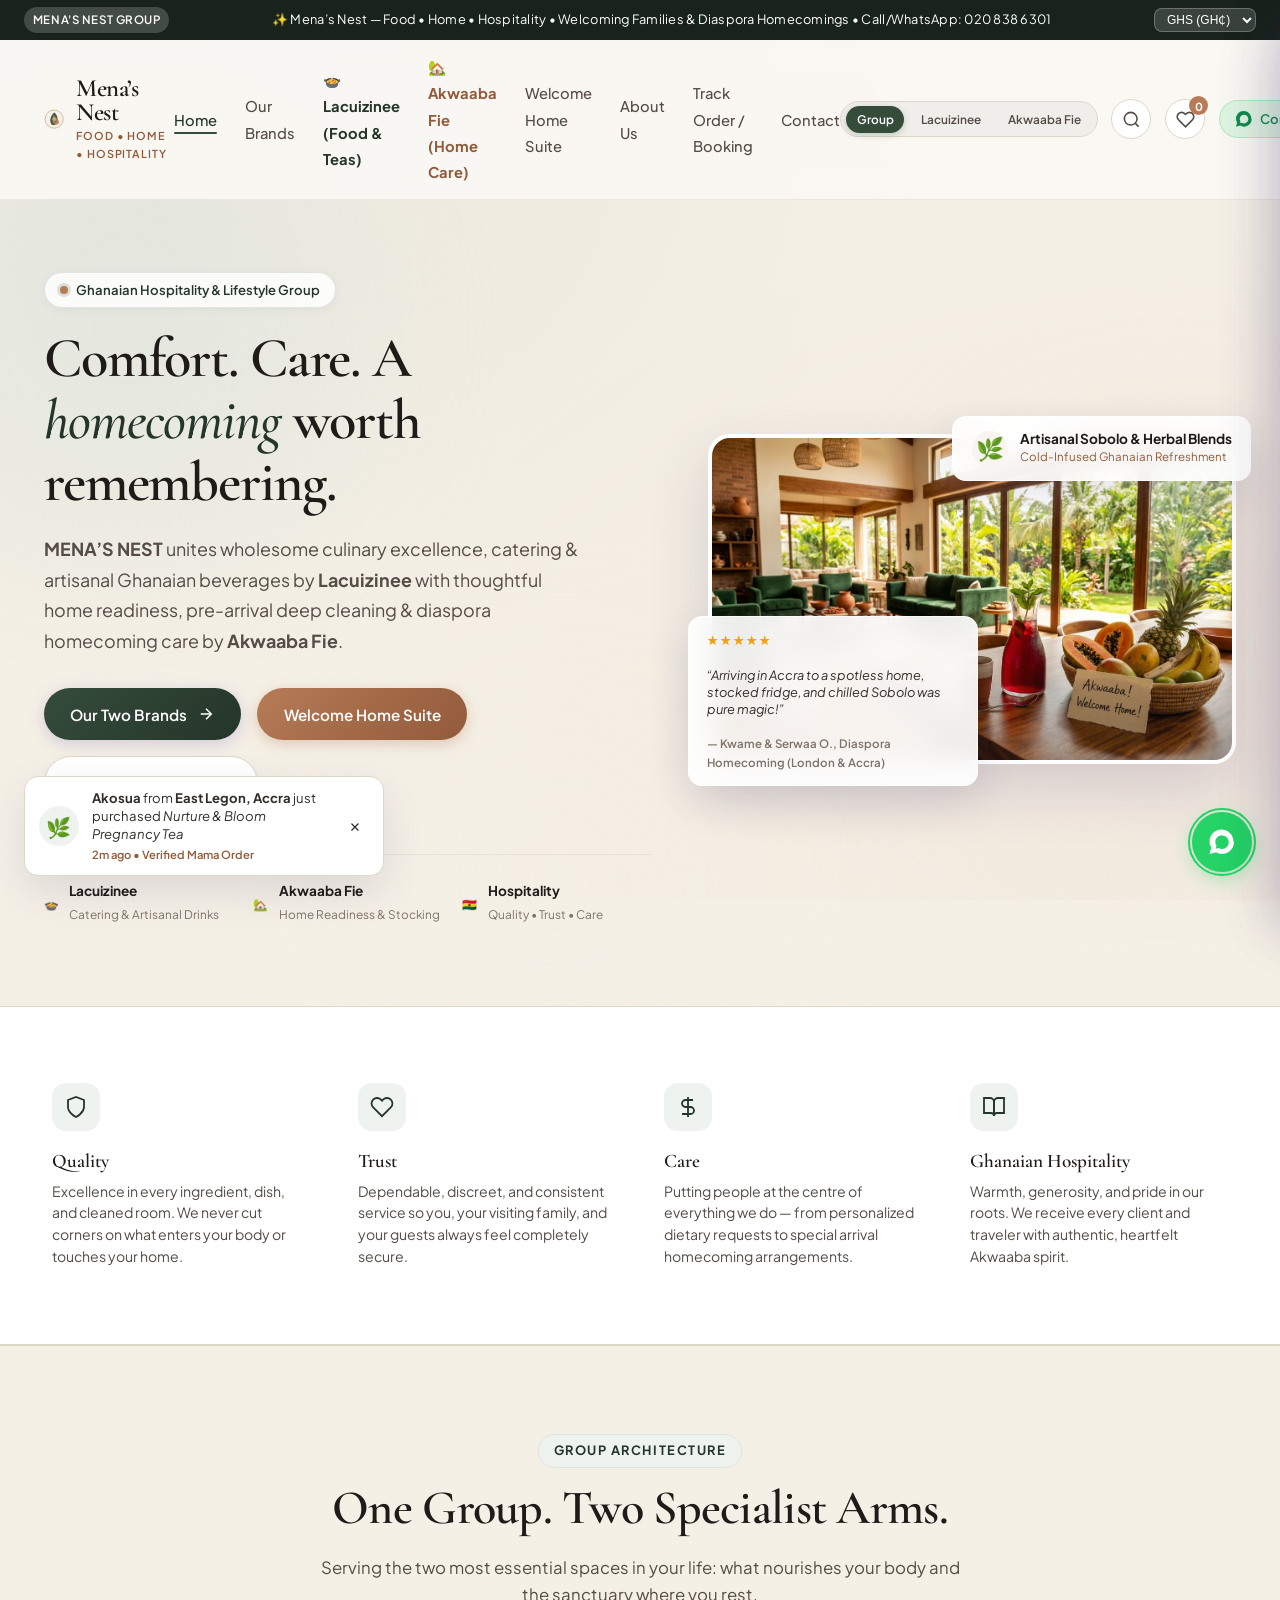
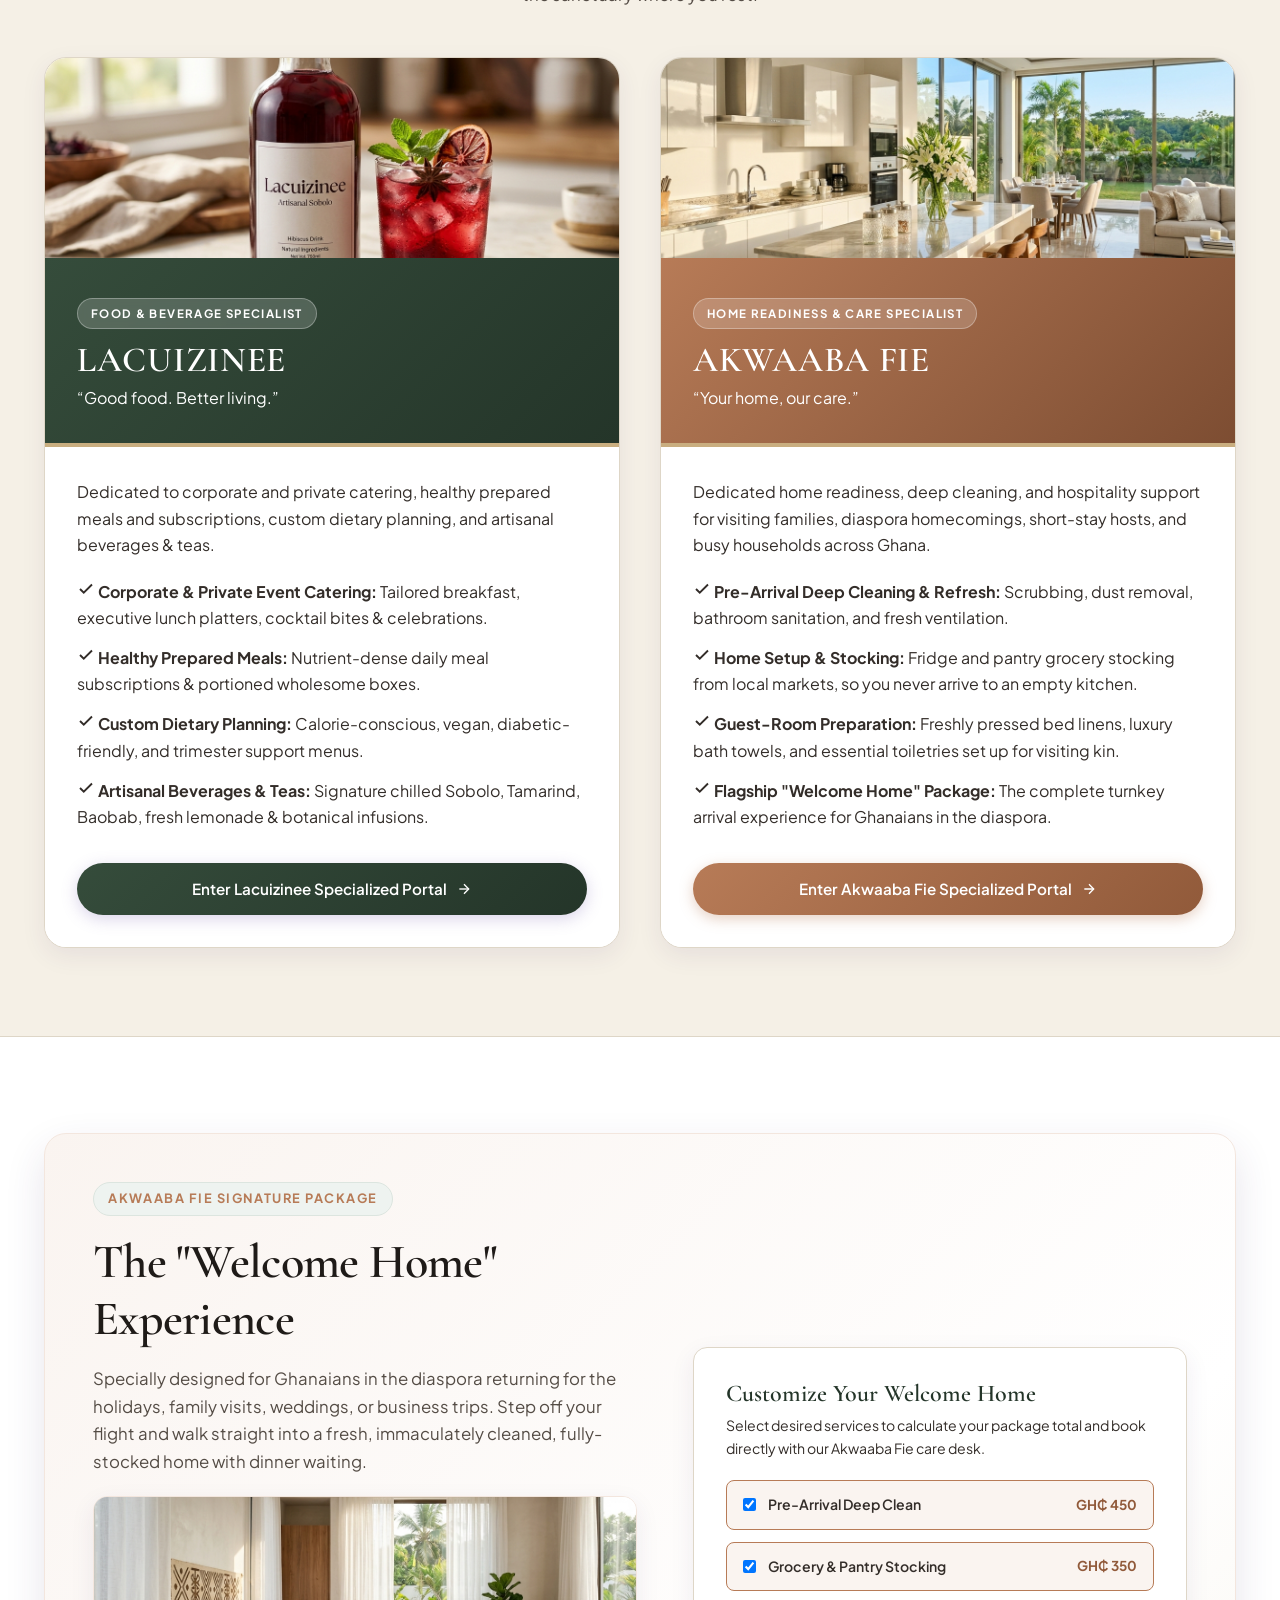
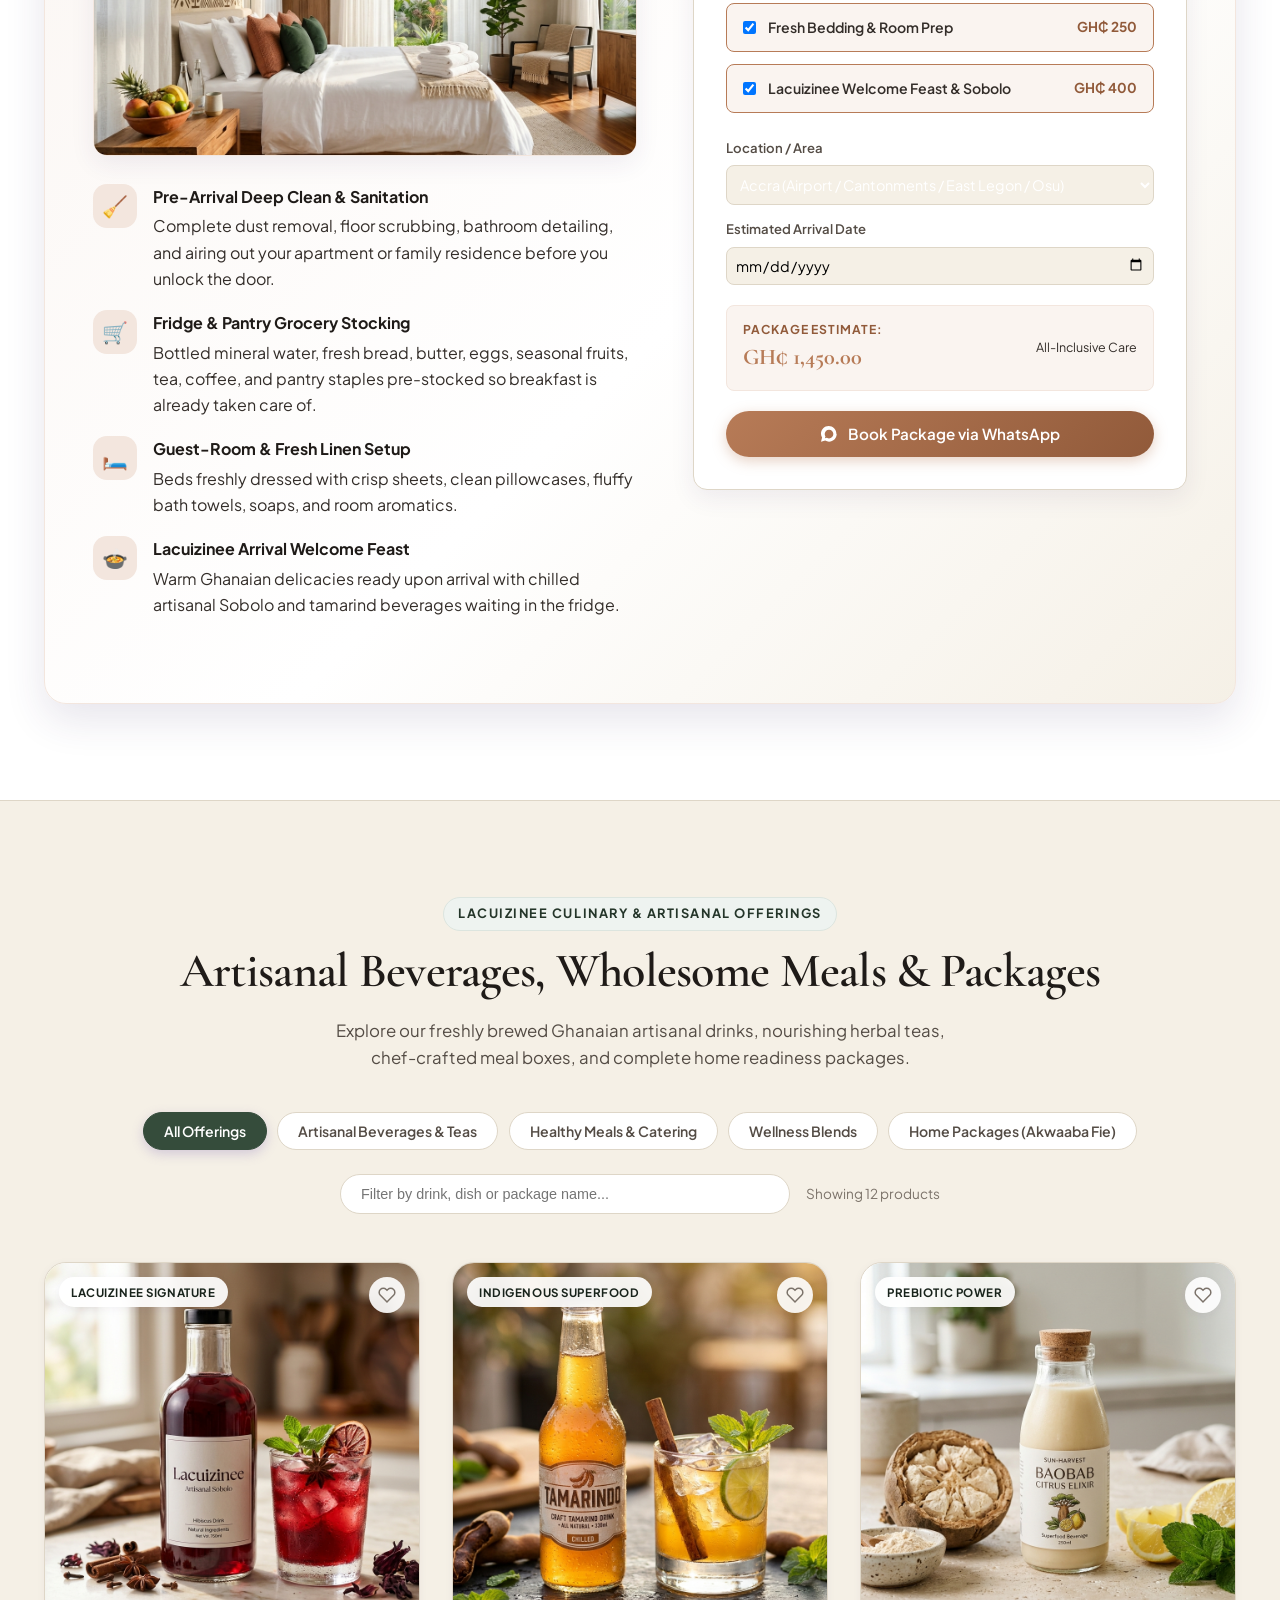
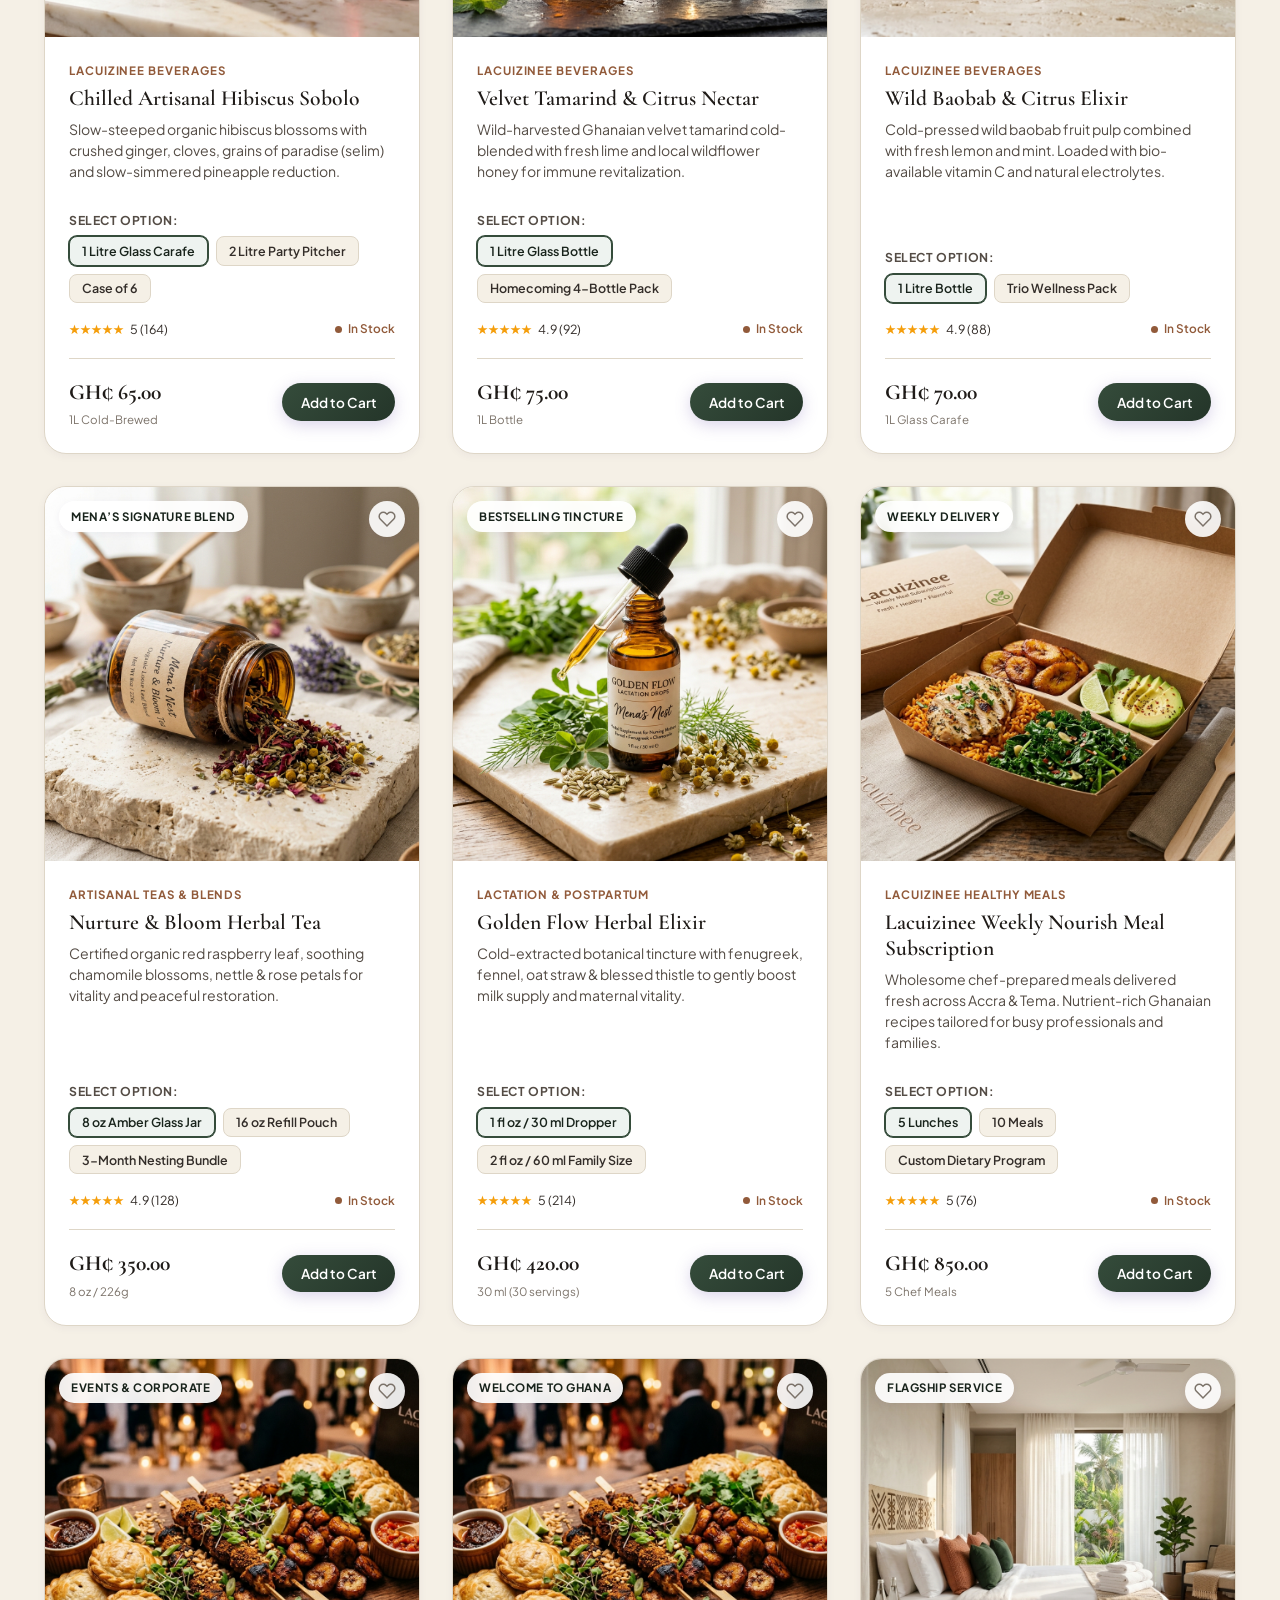
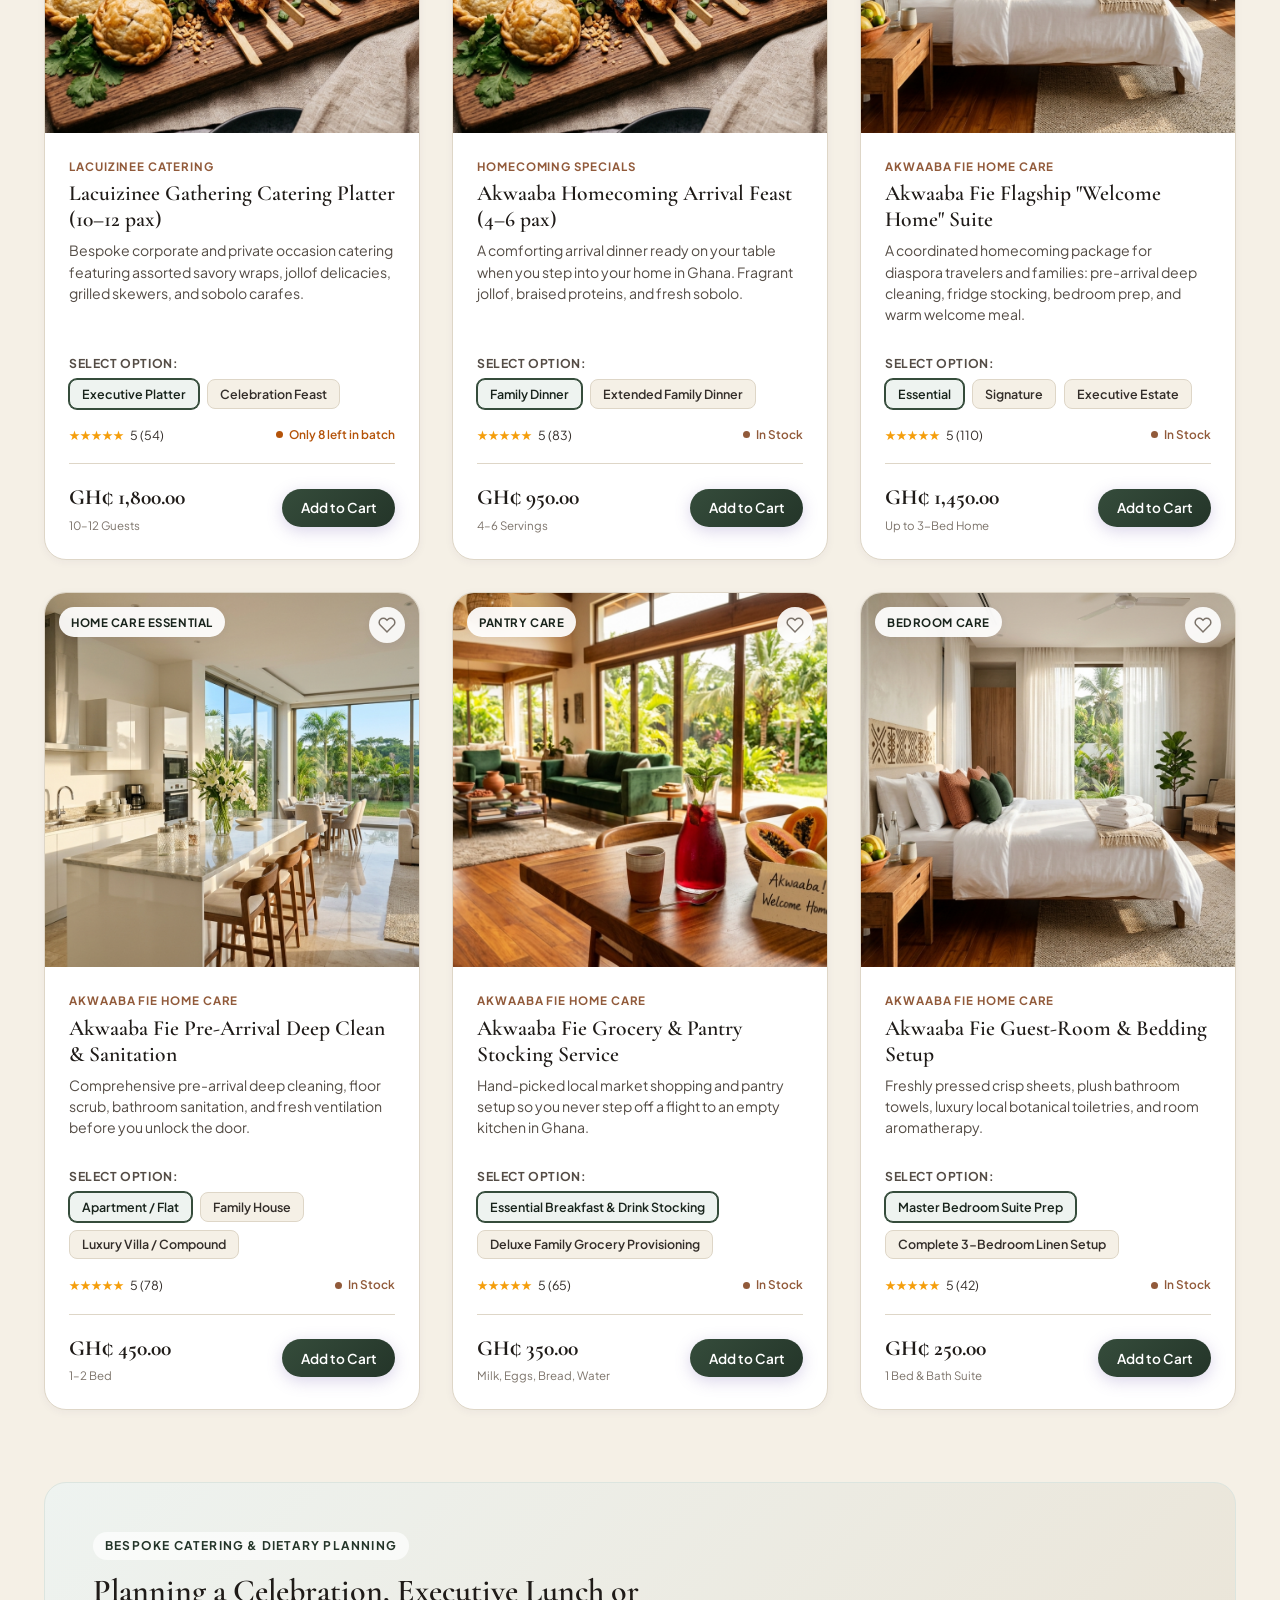
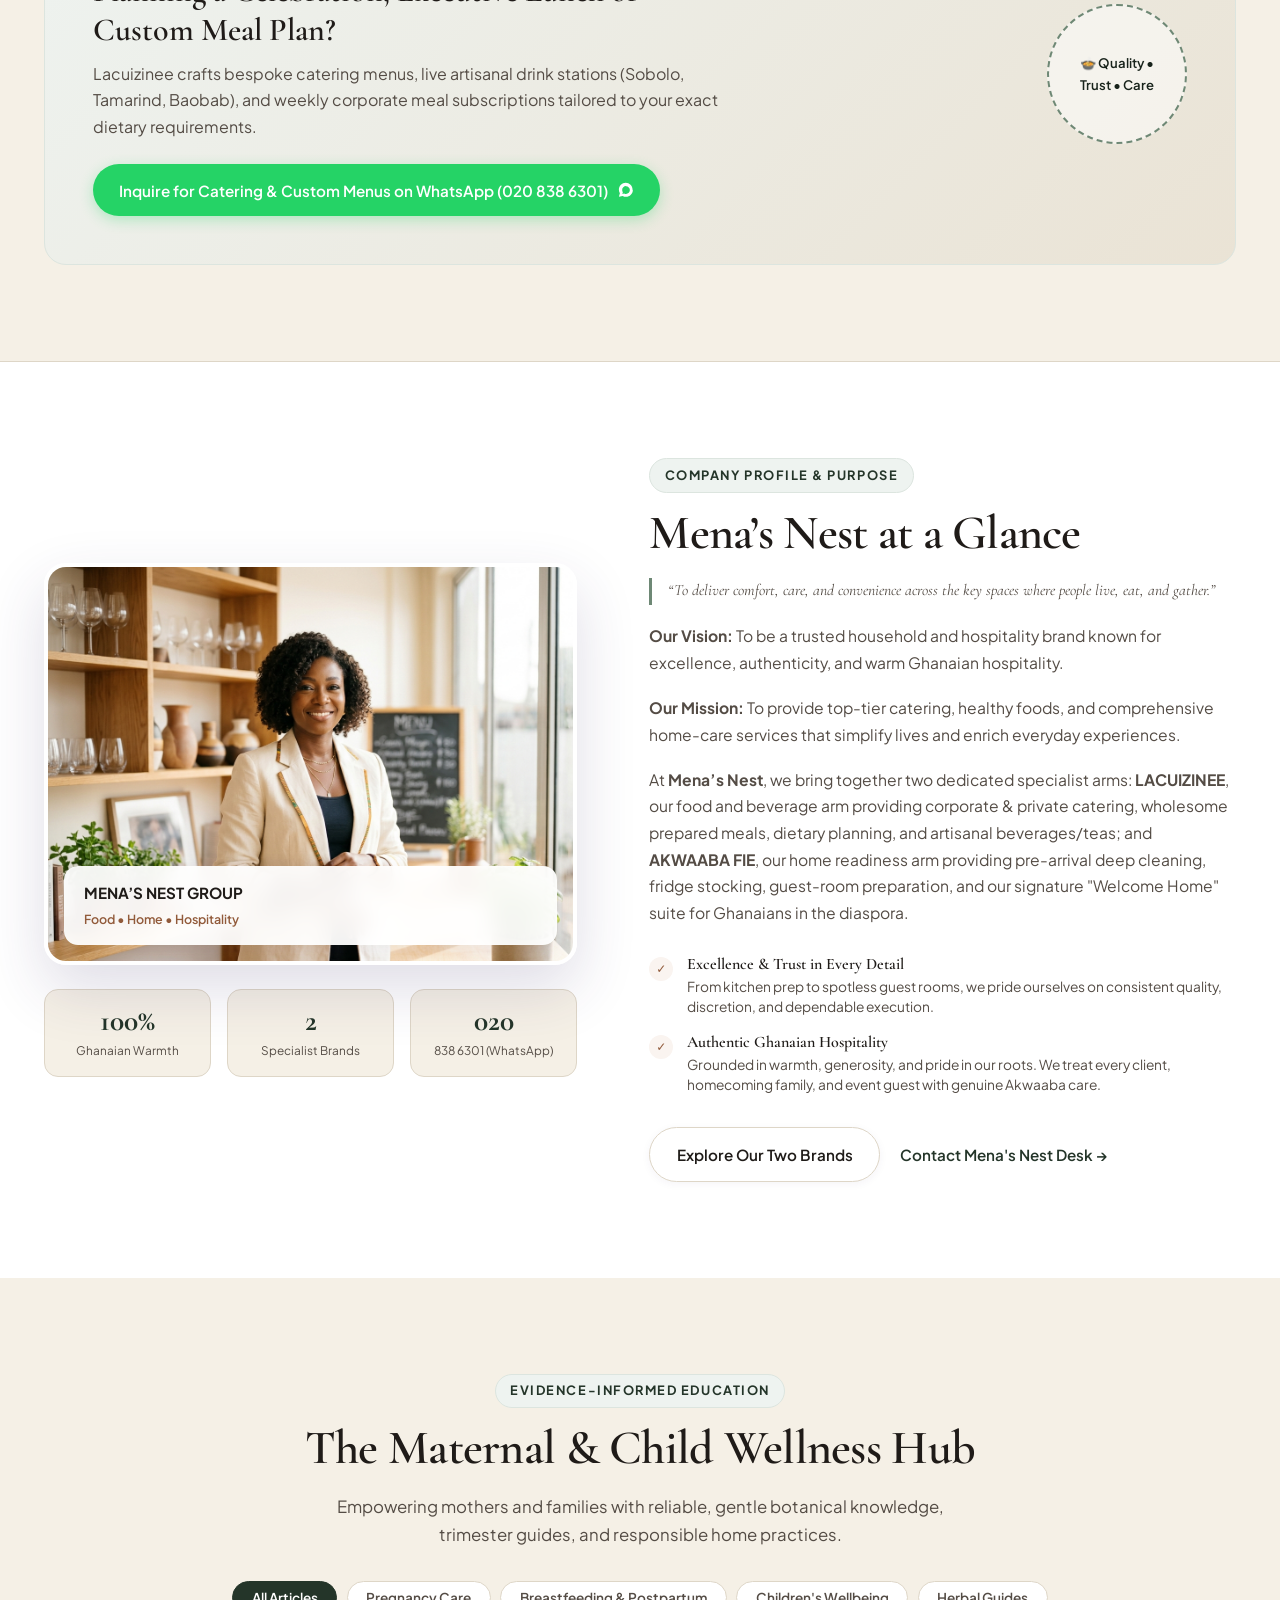
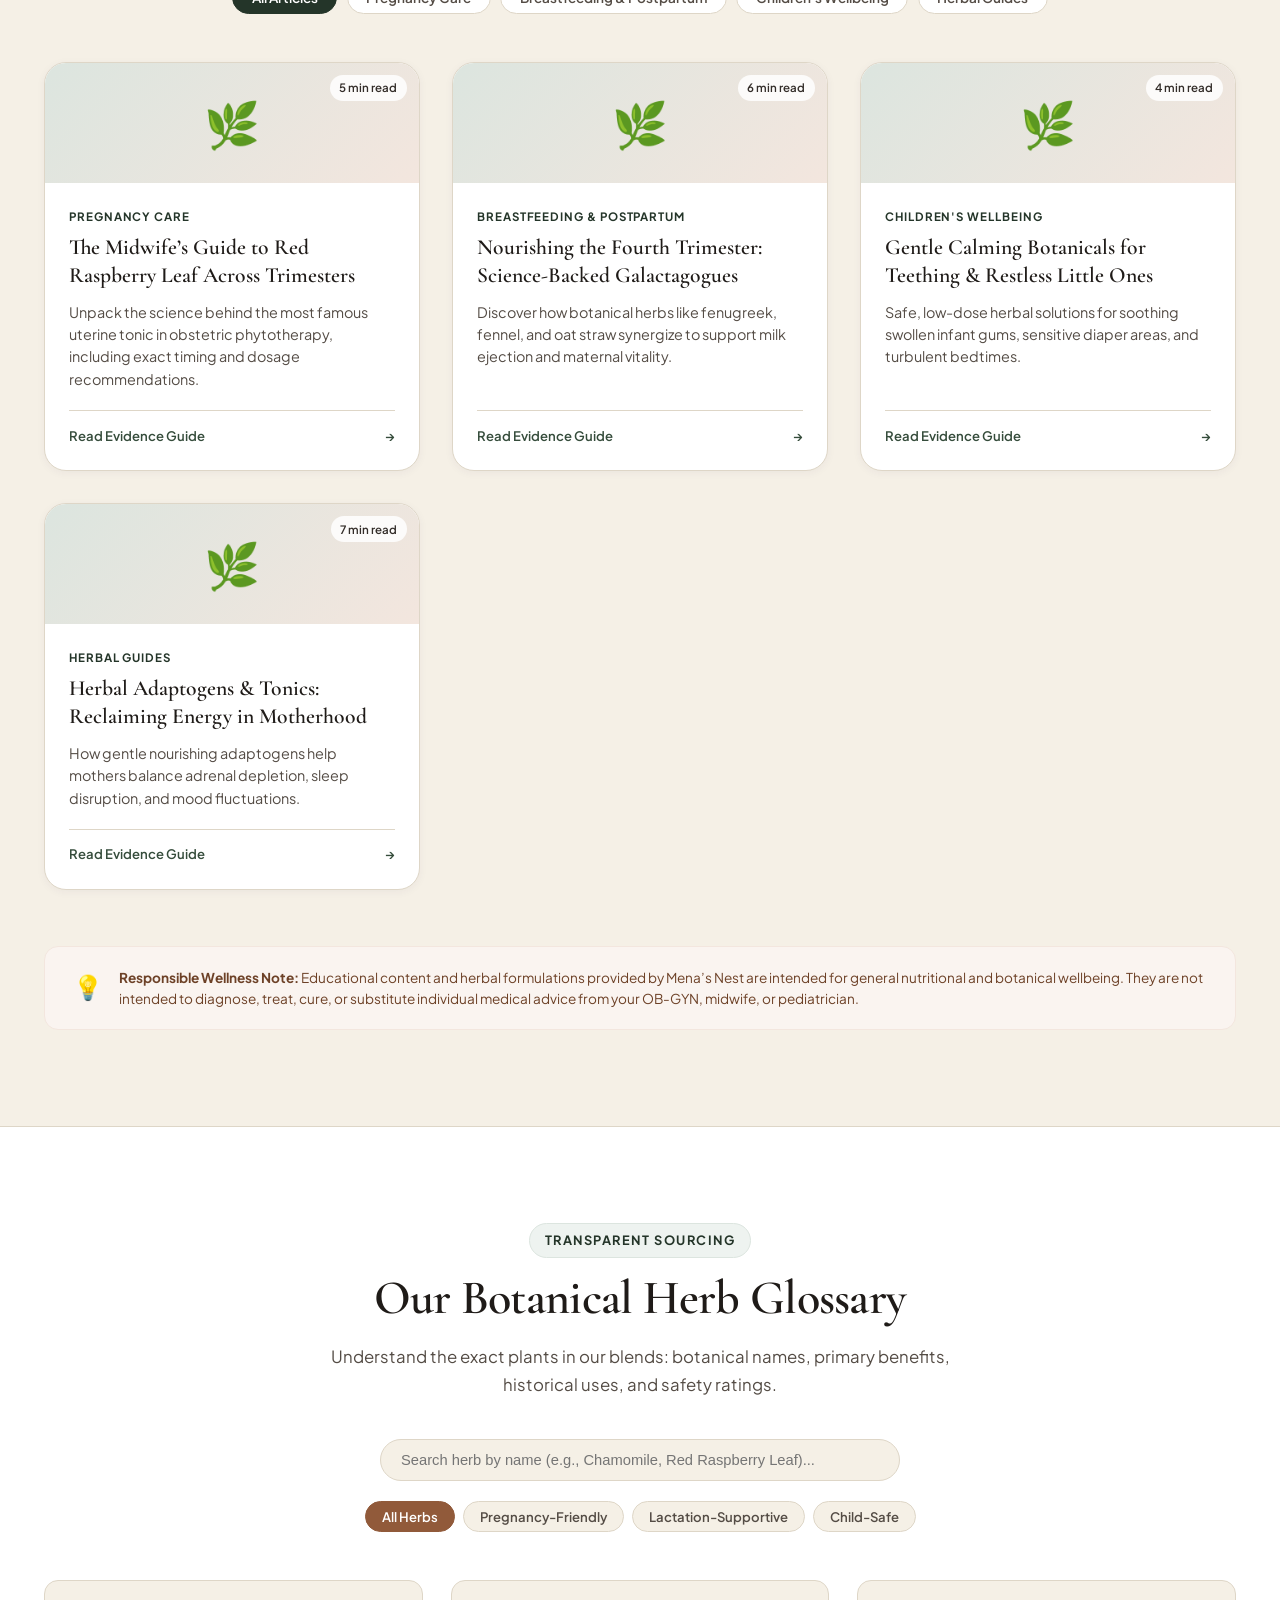
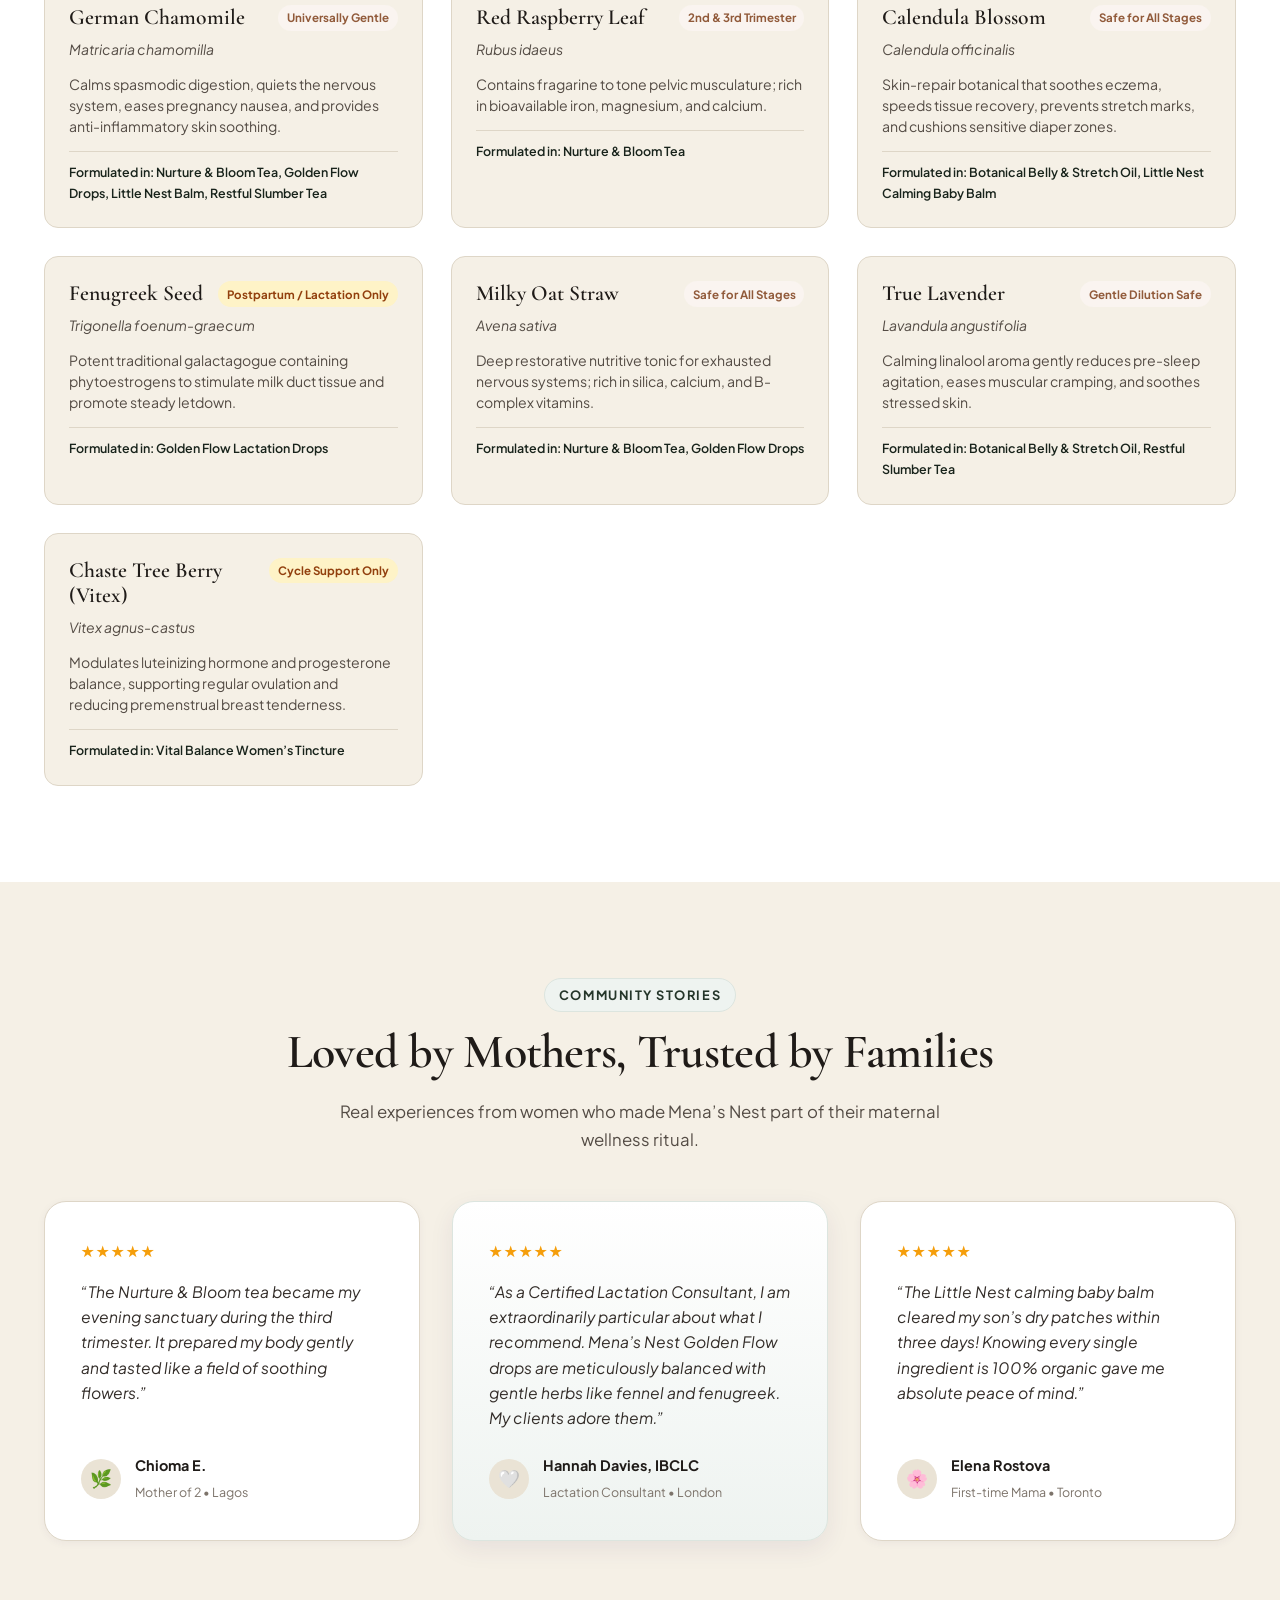
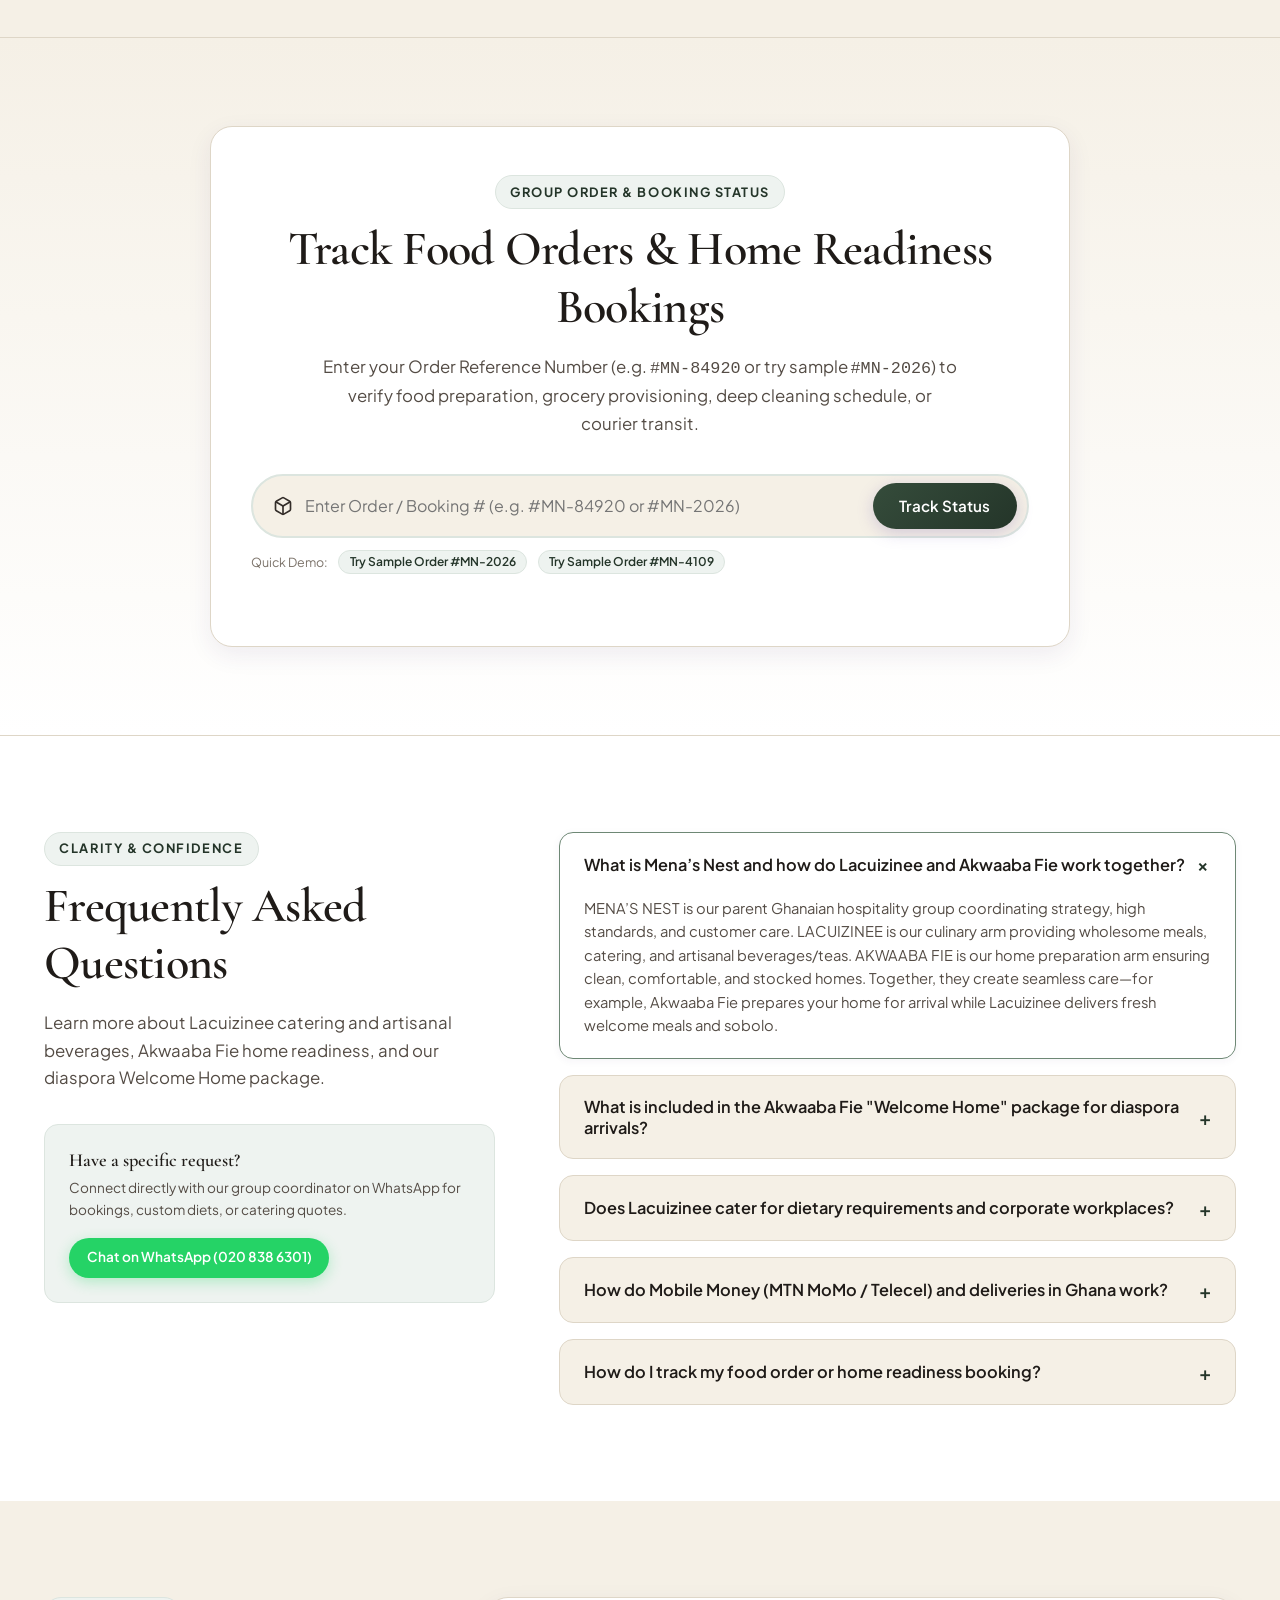
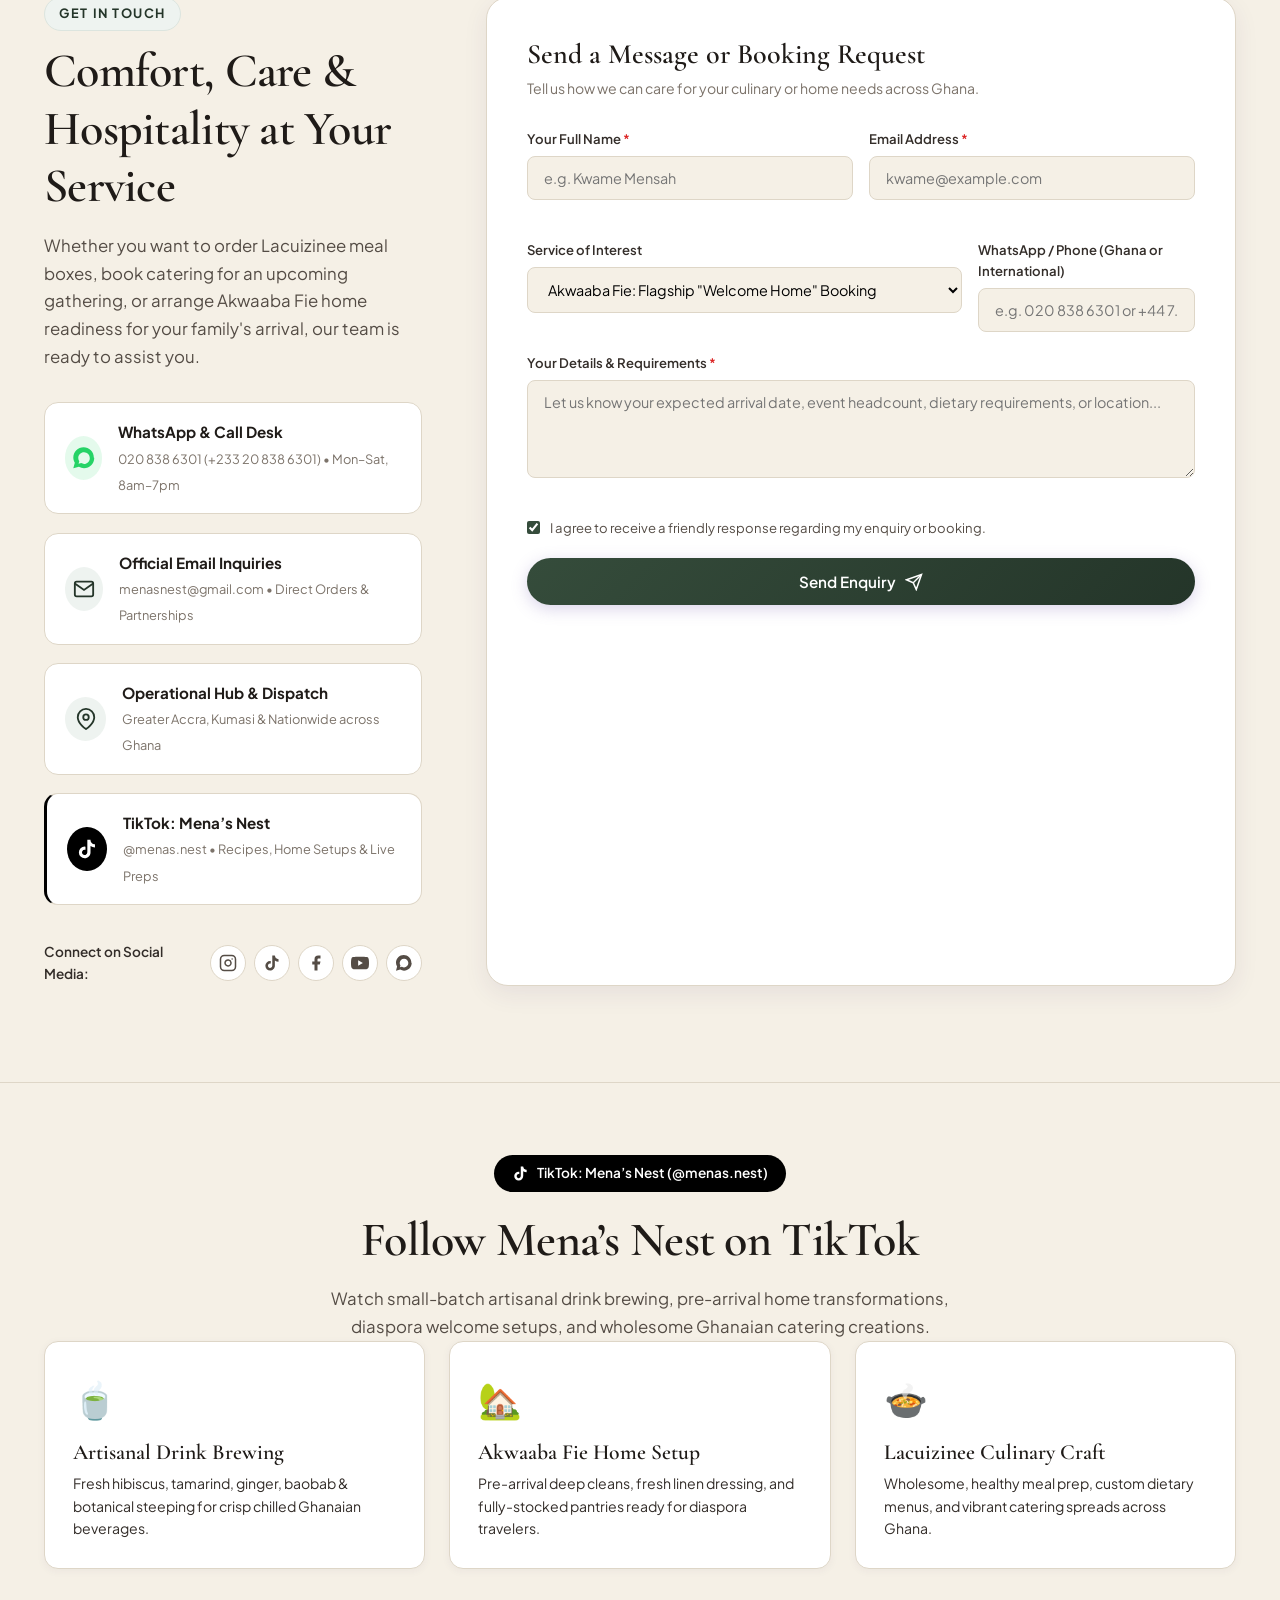
==== index.html @ bf2d5b37 "feat: add specialized brand pages for Lacuizinee and Akwaaba Fie with multi-brand navigation" ====
<!DOCTYPE html>
<html lang="en">
<head>
  <meta charset="UTF-8">
  <meta name="viewport" content="width=device-width, initial-scale=1.0, viewport-fit=cover">
  <meta name="theme-color" content="#354C3B">
  <meta name="apple-mobile-web-app-capable" content="yes">
  <meta name="apple-mobile-web-app-status-bar-style" content="default">
  <title>Mena’s Nest | Food • Home • Hospitality — Lacuizinee & Akwaaba Fie</title>
  <meta name="description" content="MENA’S NEST brings together Lacuizinee (corporate & private catering, meal subscriptions, artisanal beverages & teas) and Akwaaba Fie (home readiness, deep cleaning, grocery stocking, and diaspora homecoming packages) in Ghana.">
  <link rel="preconnect" href="https://fonts.googleapis.com">
  <link rel="preconnect" href="https://fonts.gstatic.com" crossorigin>
  <link href="https://fonts.googleapis.com/css2?family=Cormorant+Garamond:ital,wght@0,400;0,500;0,600;0,700;1,400&family=Plus+Jakarta+Sans:wght@300;400;500;600;700&display=swap" rel="stylesheet">
  <link rel="stylesheet" href="styles.css">
  <link rel="icon" type="image/svg+xml" href="data:image/svg+xml,<svg xmlns='http://www.w3.org/2000/svg' viewBox='0 0 100 100'><text y='.9em' font-size='90'>🌿</text></svg>">
</head>
<body>

  <!-- Top Announcement Bar -->
  <aside class="announcement-bar" id="announcement-bar">
    <div class="announcement-container">
      <span class="announcement-badge">Mena's Nest Group</span>
      <p class="announcement-text">
        ✨ Mena’s Nest — Food • Home • Hospitality • Welcoming Families & Diaspora Homecomings • Call/WhatsApp: 020 838 6301
      </p>
      <div class="announcement-controls">
        <label for="currency-select" class="sr-only">Currency</label>
        <select id="currency-select" class="currency-select" aria-label="Select Currency">
          <option value="GHS" selected>GHS (GH₵)</option>
          <option value="USD">USD ($)</option>
          <option value="GBP">GBP (£)</option>
          <option value="EUR">EUR (€)</option>
          <option value="NGN">NGN (₦)</option>
          <option value="CAD">CAD ($)</option>
        </select>
      </div>
    </div>
  </aside>

  <!-- Main Navigation -->
  <header class="site-header" id="site-header">
    <div class="nav-container">
      <a href="#home" class="brand-logo" id="brand-logo" aria-label="Mena's Nest Home">
        <div class="brand-icon">
          <svg viewBox="0 0 40 40" fill="none" xmlns="http://www.w3.org/2000/svg">
            <circle cx="20" cy="20" r="18" fill="var(--color-cream-warm)" stroke="var(--color-warm-gold)" stroke-width="1.5"/>
            <!-- Stylized leaf, bowl & hearth motif -->
            <path d="M20 7C14 13 11 20 13 27C14.5 32 19 33 22 31C26 28 28 22 26 15C25 11 22 8 20 7Z" fill="var(--color-forest-green)" opacity="0.9"/>
            <path d="M19 11C21 16 26 18 29 23C31 26 29 30 25 31C21 32 17 28 17 24C17 19 18 14 19 11Z" fill="var(--color-terracotta)" opacity="0.85"/>
            <circle cx="20" cy="20" r="3.5" fill="var(--color-warm-gold)"/>
          </svg>
        </div>
        <div class="brand-text">
          <span class="brand-name">Mena’s Nest</span>
          <span class="brand-tagline">Food • Home • Hospitality</span>
        </div>
      </a>

      <!-- Desktop Navigation Links -->
      <nav class="main-nav" id="main-nav" aria-label="Main Navigation">
        <ul class="nav-links">
          <li><a href="index.html#home" class="nav-link active">Home</a></li>
          <li><a href="#group-brands" class="nav-link">Our Brands</a></li>
          <li><a href="lacuizinee.html" class="nav-link" style="color: var(--color-forest-green-dark); font-weight: 700;">🍲 Lacuizinee (Food & Teas)</a></li>
          <li><a href="akwaaba-fie.html" class="nav-link" style="color: var(--color-terracotta-dark); font-weight: 700;">🏡 Akwaaba Fie (Home Care)</a></li>
          <li><a href="akwaaba-fie.html#welcome-home" class="nav-link">Welcome Home Suite</a></li>
          <li><a href="#about" class="nav-link">About Us</a></li>
          <li><a href="#order-tracker" class="nav-link" id="nav-track-link">Track Order / Booking</a></li>
          <li><a href="#contact" class="nav-link">Contact</a></li>
        </ul>
      </nav>

      <!-- Header Actions -->
      <div class="nav-actions">
        <div class="brand-nav-switcher">
          <a href="index.html" class="brand-switch-pill active">Group</a>
          <a href="lacuizinee.html" class="brand-switch-pill">Lacuizinee</a>
          <a href="akwaaba-fie.html" class="brand-switch-pill">Akwaaba Fie</a>
        </div>
        <button class="icon-btn search-toggle" id="search-toggle-btn" aria-label="Search items" title="Search items">
          <svg width="19" height="19" viewBox="0 0 24 24" fill="none" stroke="currentColor" stroke-width="2"><circle cx="11" cy="11" r="8"></circle><line x1="21" y1="21" x2="16.65" y2="16.65"></line></svg>
        </button>

        <button class="icon-btn wishlist-trigger-btn" id="wishlist-trigger-btn" aria-label="View Wishlist" title="Your Saved Items">
          <svg width="19" height="19" viewBox="0 0 24 24" fill="none" stroke="currentColor" stroke-width="2"><path d="M20.84 4.61a5.5 5.5 0 0 0-7.78 0L12 5.67l-1.06-1.06a5.5 5.5 0 0 0-7.78 7.78l1.06 1.06L12 21.23l7.78-7.78 1.06-1.06a5.5 5.5 0 0 0 0-7.78z"></path></svg>
          <span class="wishlist-count-badge" id="wishlist-count-badge">0</span>
        </button>

        <a href="https://wa.me/233208386301?text=Hello%20Mena's%20Nest!%20I'd%20love%20to%20learn%20more%20about%20your%20catering%2C%20artisanal%20beverages%2C%20and%20home%20services." target="_blank" rel="noopener noreferrer" class="whatsapp-nav-btn" id="whatsapp-nav-btn" title="Chat with Mena's Nest on WhatsApp (020 838 6301)">
          <svg width="18" height="18" viewBox="0 0 24 24" fill="currentColor"><path d="M12.031 6.172c-3.181 0-5.767 2.586-5.768 5.766-.001 1.298.38 2.27 1.019 3.287l-.711 2.598 2.669-.699c.969.528 1.838.808 2.789.809 3.182 0 5.768-2.587 5.769-5.767.001-3.181-2.585-5.768-5.768-5.794zm10.222 5.769c-.004 5.65-4.596 10.24-10.245 10.24-1.792 0-3.535-.467-5.068-1.353l-5.632 1.475 1.503-5.485c-.974-1.583-1.488-3.411-1.488-5.285.004-5.65 4.596-10.24 10.245-10.24 2.735.001 5.307 1.066 7.24 2.999 1.934 1.934 2.996 4.505 2.997 7.243z"/></svg>
          <span class="whatsapp-btn-text">Consult</span>
        </a>

        <button class="cart-trigger-btn" id="cart-trigger-btn" aria-label="View Shopping Cart">
          <svg width="21" height="21" viewBox="0 0 24 24" fill="none" stroke="currentColor" stroke-width="2">
            <path d="M6 2L3 6v14a2 2 0 0 0 2 2h14a2 2 0 0 0 2-2V6l-3-4z"></path>
            <line x1="3" y1="6" x2="21" y2="6"></line>
            <path d="M16 10a4 4 0 0 1-8 0"></path>
          </svg>
          <span class="cart-count-badge" id="cart-count-badge">0</span>
        </button>

        <button class="mobile-menu-btn" id="mobile-menu-btn" aria-label="Toggle navigation menu" aria-expanded="false">
          <span class="hamburger-line"></span>
          <span class="hamburger-line"></span>
          <span class="hamburger-line"></span>
        </button>
      </div>
    </div>

    <!-- Quick Search Bar (Dropdown) -->
    <div class="search-dropdown-bar hidden" id="search-dropdown-bar">
      <div class="search-input-wrapper">
        <svg width="18" height="18" viewBox="0 0 24 24" fill="none" stroke="currentColor" stroke-width="2"><circle cx="11" cy="11" r="8"></circle><line x1="21" y1="21" x2="16.65" y2="16.65"></line></svg>
        <input type="text" id="global-search-input" placeholder="Search artisanal drinks, teas, meal boxes, home packages..." autocomplete="off">
        <button class="close-search-btn" id="close-search-btn" aria-label="Close search">✕</button>
      </div>
      <div class="search-suggestions" id="search-suggestions"></div>
    </div>
  </header>

  <!-- Mobile Drawer Menu -->
  <div class="mobile-nav-drawer" id="mobile-nav-drawer">
    <div class="mobile-nav-header">
      <span class="brand-name">Mena’s Nest</span>
      <button class="close-mobile-nav" id="close-mobile-nav" aria-label="Close menu">✕</button>
    </div>
    <ul class="mobile-links">
      <li><a href="#home" class="mobile-link">Home</a></li>
      <li><a href="#group-brands" class="mobile-link">Our Brands: Lacuizinee & Akwaaba Fie</a></li>
      <li><a href="#lacuizinee" class="mobile-link">Lacuizinee: Food, Meals & Artisanal Teas</a></li>
      <li><a href="#akwaaba-fie" class="mobile-link">Akwaaba Fie: Home Readiness & Care</a></li>
      <li><a href="#welcome-home" class="mobile-link">Flagship "Welcome Home" Suite</a></li>
      <li><a href="#about" class="mobile-link">About Mena's Nest Group</a></li>
      <li><a href="#order-tracker" class="mobile-link">Track Food Order or Home Booking</a></li>
      <li><a href="#faq" class="mobile-link">Frequently Asked Questions</a></li>
      <li><a href="#contact" class="mobile-link">Contact & Consult Desk</a></li>
    </ul>
    <div class="mobile-nav-footer">
      <a href="https://wa.me/233208386301" target="_blank" class="btn btn-whatsapp w-full">
        <svg width="18" height="18" viewBox="0 0 24 24" fill="currentColor"><path d="M12.031 6.172c-3.181 0-5.767 2.586-5.768 5.766-.001 1.298.38 2.27 1.019 3.287l-.711 2.598 2.669-.699c.969.528 1.838.808 2.789.809 3.182 0 5.768-2.587 5.769-5.767.001-3.181-2.585-5.768-5.768-5.794zm10.222 5.769c-.004 5.65-4.596 10.24-10.245 10.24-1.792 0-3.535-.467-5.068-1.353l-5.632 1.475 1.503-5.485c-.974-1.583-1.488-3.411-1.488-5.285.004-5.65 4.596-10.24 10.245-10.24 2.735.001 5.307 1.066 7.24 2.999 1.934 1.934 2.996 4.505 2.997 7.243z"/></svg>
        <span>WhatsApp Support (020 838 6301)</span>
      </a>
      <p class="mobile-care-note">Care consultations & bookings available Monday – Saturday.</p>
    </div>
  </div>
  <div class="mobile-nav-backdrop" id="mobile-nav-backdrop"></div>

  <main>
    <!-- HERO SECTION -->
    <section class="hero-section" id="home">
      <div class="hero-bg-blobs">
        <div class="blob blob-1"></div>
        <div class="blob blob-2"></div>
        <div class="blob blob-3"></div>
      </div>
      <div class="container hero-grid">
        <div class="hero-content">
          <div class="hero-pill-badge">
            <span class="badge-dot"></span>
            <span>Ghanaian Hospitality & Lifestyle Group</span>
          </div>
          <h1 class="hero-title">
            Comfort. Care. A <em>homecoming</em> worth remembering.
          </h1>
          <p class="hero-lead">
            <strong>MENA’S NEST</strong> unites wholesome culinary excellence, catering & artisanal Ghanaian beverages by <strong>Lacuizinee</strong> with thoughtful home readiness, pre-arrival deep cleaning & diaspora homecoming care by <strong>Akwaaba Fie</strong>.
          </p>

          <div class="hero-cta-group">
            <a href="#group-brands" class="btn btn-primary" id="hero-brands-btn">
              <span>Our Two Brands</span>
              <svg width="18" height="18" viewBox="0 0 24 24" fill="none" stroke="currentColor" stroke-width="2"><path d="M5 12h14"></path><path d="m12 5 7 7-7 7"></path></svg>
            </a>
            <a href="#welcome-home" class="btn btn-terracotta" id="hero-welcome-btn">
              <span>Welcome Home Suite</span>
            </a>
            <a href="#lacuizinee" class="btn btn-secondary" id="hero-lacuizinee-btn">
              <span>Food & Artisanal Teas</span>
            </a>
          </div>

          <!-- Trust Badges Bar -->
          <div class="hero-trust-row">
            <div class="trust-badge-item">
              <span class="trust-icon">🍲</span>
              <div>
                <strong>Lacuizinee</strong>
                <span>Catering & Artisanal Drinks</span>
              </div>
            </div>
            <div class="trust-badge-item">
              <span class="trust-icon">🏡</span>
              <div>
                <strong>Akwaaba Fie</strong>
                <span>Home Readiness & Stocking</span>
              </div>
            </div>
            <div class="trust-badge-item">
              <span class="trust-icon">🇬🇭</span>
              <div>
                <strong>Hospitality</strong>
                <span>Quality • Trust • Care</span>
              </div>
            </div>
          </div>
        </div>

        <div class="hero-visual">
          <div class="hero-image-card">
            <div class="hero-image-frame">
              <img src="assets/images/hero-welcome-home.jpg" alt="Mena's Nest warm Ghanaian hospitality, wholesome meals and serene home" class="hero-main-img" loading="eager">
              <div class="hero-gradient-overlay"></div>
            </div>

            <!-- Floating Micro Cards -->
            <div class="floating-card floating-card-top">
              <div class="floating-avatar">🌿</div>
              <div>
                <p class="floating-title">Artisanal Sobolo & Herbal Blends</p>
                <p class="floating-meta">Cold-Infused Ghanaian Refreshment</p>
              </div>
            </div>

            <div class="floating-card floating-card-bottom">
              <div class="floating-stars">★★★★★</div>
              <p class="floating-quote">“Arriving in Accra to a spotless home, stocked fridge, and chilled Sobolo was pure magic!”</p>
              <p class="floating-author">— Kwame & Serwaa O., Diaspora Homecoming (London & Accra)</p>
            </div>
          </div>
        </div>
      </div>
    </section>

    <!-- BRAND VALUES & PHILOSOPHY STRIP -->
    <section class="values-strip">
      <div class="container">
        <div class="values-grid">
          <div class="value-card">
            <div class="value-icon-box">
              <svg viewBox="0 0 24 24" fill="none" stroke="currentColor" stroke-width="1.8"><path d="M12 22s8-4 8-10V5l-8-3-8 3v7c0 6 8 10 8 10z"/></svg>
            </div>
            <h3>Quality</h3>
            <p>Excellence in every ingredient, dish, and cleaned room. We never cut corners on what enters your body or touches your home.</p>
          </div>

          <div class="value-card">
            <div class="value-icon-box">
              <svg viewBox="0 0 24 24" fill="none" stroke="currentColor" stroke-width="1.8"><path d="M20.84 4.61a5.5 5.5 0 0 0-7.78 0L12 5.67l-1.06-1.06a5.5 5.5 0 0 0-7.78 7.78l1.06 1.06L12 21.23l7.78-7.78 1.06-1.06a5.5 5.5 0 0 0 0-7.78z"/></svg>
            </div>
            <h3>Trust</h3>
            <p>Dependable, discreet, and consistent service so you, your visiting family, and your guests always feel completely secure.</p>
          </div>

          <div class="value-card">
            <div class="value-icon-box">
              <svg viewBox="0 0 24 24" fill="none" stroke="currentColor" stroke-width="1.8"><path d="M12 2v20M17 5H9.5a3.5 3.5 0 0 0 0 7h5a3.5 3.5 0 0 1 0 7H6"/></svg>
            </div>
            <h3>Care</h3>
            <p>Putting people at the centre of everything we do — from personalized dietary requests to special arrival homecoming arrangements.</p>
          </div>

          <div class="value-card">
            <div class="value-icon-box">
              <svg viewBox="0 0 24 24" fill="none" stroke="currentColor" stroke-width="1.8"><path d="M2 3h6a4 4 0 0 1 4 4v14a3 3 0 0 0-3-3H2z"></path><path d="M22 3h-6a4 4 0 0 0-4 4v14a3 3 0 0 1 3-3h7z"></path></svg>
            </div>
            <h3>Ghanaian Hospitality</h3>
            <p>Warmth, generosity, and pride in our roots. We receive every client and traveler with authentic, heartfelt Akwaaba spirit.</p>
          </div>
        </div>
      </div>
    </section>

    <!-- MENA'S NEST GROUP STRUCTURE: TWO SPECIALIST ARMS -->
    <section class="group-structure-section" id="group-brands">
      <div class="container">
        <div class="section-header text-center">
          <span class="section-eyebrow">Group Architecture</span>
          <h2 class="section-title">One Group. Two Specialist Arms.</h2>
          <p class="section-desc">
            Serving the two most essential spaces in your life: what nourishes your body and the sanctuary where you rest.
          </p>
        </div>

        <div class="group-cards-grid">
          <!-- CARD 1: LACUIZINEE -->
          <article class="brand-showcase-card" id="card-lacuizinee">
            <div class="brand-card-media">
              <img src="assets/images/sobolo-artisanal.jpg" alt="Lacuizinee artisanal beverages and catering craft" loading="lazy">
            </div>
            <div class="brand-card-header header-lacuizinee">
              <span class="brand-tag-pill">Food & Beverage Specialist</span>
              <h3 class="brand-card-title">LACUIZINEE</h3>
              <p class="brand-tagline-quote">“Good food. Better living.”</p>
            </div>
            <div class="brand-card-body">
              <p class="brand-card-desc">
                Dedicated to corporate and private catering, healthy prepared meals and subscriptions, custom dietary planning, and artisanal beverages & teas.
              </p>
              <ul class="brand-offerings-list">
                <li>
                  <svg width="18" height="18" viewBox="0 0 24 24" fill="none" stroke="currentColor" stroke-width="2.5"><polyline points="20 6 9 17 4 12"></polyline></svg>
                  <span><strong>Corporate & Private Event Catering:</strong> Tailored breakfast, executive lunch platters, cocktail bites & celebrations.</span>
                </li>
                <li>
                  <svg width="18" height="18" viewBox="0 0 24 24" fill="none" stroke="currentColor" stroke-width="2.5"><polyline points="20 6 9 17 4 12"></polyline></svg>
                  <span><strong>Healthy Prepared Meals:</strong> Nutrient-dense daily meal subscriptions & portioned wholesome boxes.</span>
                </li>
                <li>
                  <svg width="18" height="18" viewBox="0 0 24 24" fill="none" stroke="currentColor" stroke-width="2.5"><polyline points="20 6 9 17 4 12"></polyline></svg>
                  <span><strong>Custom Dietary Planning:</strong> Calorie-conscious, vegan, diabetic-friendly, and trimester support menus.</span>
                </li>
                <li>
                  <svg width="18" height="18" viewBox="0 0 24 24" fill="none" stroke="currentColor" stroke-width="2.5"><polyline points="20 6 9 17 4 12"></polyline></svg>
                  <span><strong>Artisanal Beverages & Teas:</strong> Signature chilled Sobolo, Tamarind, Baobab, fresh lemonade & botanical infusions.</span>
                </li>
              </ul>
              <div class="brand-card-footer">
                <a href="lacuizinee.html" class="btn btn-primary w-full">
                  <span>Enter Lacuizinee Specialized Portal</span>
                  <svg width="16" height="16" viewBox="0 0 24 24" fill="none" stroke="currentColor" stroke-width="2"><path d="M5 12h14"></path><path d="m12 5 7 7-7 7"></path></svg>
                </a>
              </div>
            </div>
          </article>

          <!-- CARD 2: AKWAABA FIE -->
          <article class="brand-showcase-card" id="akwaaba-fie">
            <div class="brand-card-media">
              <img src="assets/images/pre-arrival-cleaning.jpg" alt="Akwaaba Fie home readiness and spotless cleaning" loading="lazy">
            </div>
            <div class="brand-card-header header-akwaaba">
              <span class="brand-tag-pill">Home Readiness & Care Specialist</span>
              <h3 class="brand-card-title">AKWAABA FIE</h3>
              <p class="brand-tagline-quote">“Your home, our care.”</p>
            </div>
            <div class="brand-card-body">
              <p class="brand-card-desc">
                Dedicated home readiness, deep cleaning, and hospitality support for visiting families, diaspora homecomings, short-stay hosts, and busy households across Ghana.
              </p>
              <ul class="brand-offerings-list">
                <li>
                  <svg width="18" height="18" viewBox="0 0 24 24" fill="none" stroke="currentColor" stroke-width="2.5"><polyline points="20 6 9 17 4 12"></polyline></svg>
                  <span><strong>Pre-Arrival Deep Cleaning & Refresh:</strong> Scrubbing, dust removal, bathroom sanitation, and fresh ventilation.</span>
                </li>
                <li>
                  <svg width="18" height="18" viewBox="0 0 24 24" fill="none" stroke="currentColor" stroke-width="2.5"><polyline points="20 6 9 17 4 12"></polyline></svg>
                  <span><strong>Home Setup & Stocking:</strong> Fridge and pantry grocery stocking from local markets, so you never arrive to an empty kitchen.</span>
                </li>
                <li>
                  <svg width="18" height="18" viewBox="0 0 24 24" fill="none" stroke="currentColor" stroke-width="2.5"><polyline points="20 6 9 17 4 12"></polyline></svg>
                  <span><strong>Guest-Room Preparation:</strong> Freshly pressed bed linens, luxury bath towels, and essential toiletries set up for visiting kin.</span>
                </li>
                <li>
                  <svg width="18" height="18" viewBox="0 0 24 24" fill="none" stroke="currentColor" stroke-width="2.5"><polyline points="20 6 9 17 4 12"></polyline></svg>
                  <span><strong>Flagship "Welcome Home" Package:</strong> The complete turnkey arrival experience for Ghanaians in the diaspora.</span>
                </li>
              </ul>
              <div class="brand-card-footer">
                <a href="akwaaba-fie.html" class="btn btn-terracotta w-full">
                  <span>Enter Akwaaba Fie Specialized Portal</span>
                  <svg width="16" height="16" viewBox="0 0 24 24" fill="none" stroke="currentColor" stroke-width="2"><path d="M5 12h14"></path><path d="m12 5 7 7-7 7"></path></svg>
                </a>
              </div>
            </div>
          </article>
        </div>
      </div>
    </section>

    <!-- AKWAABA FIE FLAGSHIP: THE "WELCOME HOME" PACKAGE SUITE -->
    <section class="welcome-home-section" id="welcome-home">
      <div class="container">
        <div class="welcome-home-card">
          <div class="welcome-home-grid">
            <div class="welcome-home-info">
              <span class="section-eyebrow" style="color: var(--color-terracotta);">Akwaaba Fie Signature Package</span>
              <h2 class="section-title" style="margin-top: 0.35rem;">The "Welcome Home" Experience</h2>
              <p class="section-desc" style="margin-bottom: 1.25rem;">
                Specially designed for Ghanaians in the diaspora returning for the holidays, family visits, weddings, or business trips. Step off your flight and walk straight into a fresh, immaculately cleaned, fully-stocked home with dinner waiting.
              </p>

              <div class="welcome-home-banner-img">
                <img src="assets/images/akwaaba-welcome-suite.jpg" alt="Akwaaba Fie luxury diaspora homecoming suite with fresh linens and welcome amenities" loading="lazy">
              </div>

              <div class="welcome-features-list">
                <div class="welcome-feature-box">
                  <div class="welcome-feature-icon">🧹</div>
                  <div>
                    <strong>Pre-Arrival Deep Clean & Sanitation</strong>
                    <span>Complete dust removal, floor scrubbing, bathroom detailing, and airing out your apartment or family residence before you unlock the door.</span>
                  </div>
                </div>

                <div class="welcome-feature-box">
                  <div class="welcome-feature-icon">🛒</div>
                  <div>
                    <strong>Fridge & Pantry Grocery Stocking</strong>
                    <span>Bottled mineral water, fresh bread, butter, eggs, seasonal fruits, tea, coffee, and pantry staples pre-stocked so breakfast is already taken care of.</span>
                  </div>
                </div>

                <div class="welcome-feature-box">
                  <div class="welcome-feature-icon">🛏️</div>
                  <div>
                    <strong>Guest-Room & Fresh Linen Setup</strong>
                    <span>Beds freshly dressed with crisp sheets, clean pillowcases, fluffy bath towels, soaps, and room aromatics.</span>
                  </div>
                </div>

                <div class="welcome-feature-box">
                  <div class="welcome-feature-icon">🍲</div>
                  <div>
                    <strong>Lacuizinee Arrival Welcome Feast</strong>
                    <span>Warm Ghanaian delicacies ready upon arrival with chilled artisanal Sobolo and tamarind beverages waiting in the fridge.</span>
                  </div>
                </div>
              </div>
            </div>

            <!-- Interactive Booking & Estimate Calculator -->
            <div class="welcome-booking-box">
              <h4>Customize Your Welcome Home</h4>
              <p style="font-size: 0.88rem; color: var(--color-neutral-600); margin-bottom: 1rem;">
                Select desired services to calculate your package total and book directly with our Akwaaba Fie care desk.
              </p>

              <div class="booking-service-options">
                <label class="booking-option-label">
                  <div class="booking-option-left">
                    <input type="checkbox" id="wh-opt-clean" value="450" checked onchange="window.updateWelcomeHomeTotal()">
                    <span>Pre-Arrival Deep Clean</span>
                  </div>
                  <span class="booking-option-price">GH₵ 450</span>
                </label>

                <label class="booking-option-label">
                  <div class="booking-option-left">
                    <input type="checkbox" id="wh-opt-stock" value="350" checked onchange="window.updateWelcomeHomeTotal()">
                    <span>Grocery & Pantry Stocking</span>
                  </div>
                  <span class="booking-option-price">GH₵ 350</span>
                </label>

                <label class="booking-option-label">
                  <div class="booking-option-left">
                    <input type="checkbox" id="wh-opt-linen" value="250" checked onchange="window.updateWelcomeHomeTotal()">
                    <span>Fresh Bedding & Room Prep</span>
                  </div>
                  <span class="booking-option-price">GH₵ 250</span>
                </label>

                <label class="booking-option-label">
                  <div class="booking-option-left">
                    <input type="checkbox" id="wh-opt-feast" value="400" checked onchange="window.updateWelcomeHomeTotal()">
                    <span>Lacuizinee Welcome Feast & Sobolo</span>
                  </div>
                  <span class="booking-option-price">GH₵ 400</span>
                </label>
              </div>

              <div class="form-group" style="margin-bottom: 0.85rem;">
                <label for="wh-city" style="font-size: 0.82rem; font-weight: 600; color: var(--color-neutral-700);">Location / Area</label>
                <select id="wh-city" class="currency-select" style="width: 100%; border-radius: var(--radius-sm); padding: 0.55rem; background: var(--color-warm-ivory);">
                  <option value="Accra Central / Airport / Cantonments / East Legon" selected>Accra (Airport / Cantonments / East Legon / Osu)</option>
                  <option value="Greater Accra (Tema / Spintex / Sakumono)">Greater Accra (Tema / Spintex / Sakumono)</option>
                  <option value="Kumasi (Ahodwo / Nhyiaeso / Danyame)">Kumasi (Ahodwo / Nhyiaeso / Danyame)</option>
                  <option value="Takoradi / Cape Coast">Takoradi / Cape Coast</option>
                  <option value="Other Location in Ghana">Other Location in Ghana</option>
                </select>
              </div>

              <div class="form-group" style="margin-bottom: 1.25rem;">
                <label for="wh-date" style="font-size: 0.82rem; font-weight: 600; color: var(--color-neutral-700);">Estimated Arrival Date</label>
                <input type="date" id="wh-date" style="width: 100%; border: 1.5px solid var(--color-cream-border); border-radius: var(--radius-sm); padding: 0.5rem; background: var(--color-warm-ivory); font-family: inherit;">
              </div>

              <div class="booking-total-box" style="display: flex; justify-content: space-between; align-items: center; padding: 0.85rem 1rem; background: #FAF4F0; border-radius: var(--radius-sm); border: 1.5px solid var(--color-terracotta-light); margin-bottom: 1.25rem;">
                <div>
                  <span style="display: block; font-size: 0.76rem; text-transform: uppercase; letter-spacing: 0.08em; color: var(--color-terracotta-dark); font-weight: 700;">Package Estimate:</span>
                  <strong id="welcome-home-total-disp" style="font-size: 1.4rem; color: var(--color-terracotta); font-family: var(--font-serif);">GH₵ 1,450.00</strong>
                </div>
                <span style="font-size: 0.78rem; color: var(--color-neutral-600);">All-Inclusive Care</span>
              </div>

              <button type="button" class="btn btn-terracotta w-full" onclick="window.bookWelcomeHomeViaWhatsApp()" id="btn-book-welcome-home">
                <svg width="18" height="18" viewBox="0 0 24 24" fill="currentColor"><path d="M12.031 6.172c-3.181 0-5.767 2.586-5.768 5.766-.001 1.298.38 2.27 1.019 3.287l-.711 2.598 2.669-.699c.969.528 1.838.808 2.789.809 3.182 0 5.768-2.587 5.769-5.767.001-3.181-2.585-5.768-5.768-5.794zm10.222 5.769c-.004 5.65-4.596 10.24-10.245 10.24-1.792 0-3.535-.467-5.068-1.353l-5.632 1.475 1.503-5.485c-.974-1.583-1.488-3.411-1.488-5.285.004-5.65 4.596-10.24 10.245-10.24 2.735.001 5.307 1.066 7.24 2.999 1.934 1.934 2.996 4.505 2.997 7.243z"/></svg>
                <span>Book Package via WhatsApp</span>
              </button>
            </div>
          </div>
        </div>
      </div>
    </section>

    <!-- LACUIZINEE CULINARY CATALOG & PRODUCT OFFERINGS -->
    <section class="shop-section" id="lacuizinee">
      <span id="shop" style="display: block; position: relative; top: -80px; visibility: hidden;"></span>
      <div class="container">
        <div class="section-header text-center">
          <span class="section-eyebrow">Lacuizinee Culinary & Artisanal Offerings</span>
          <h2 class="section-title">Artisanal Beverages, Wholesome Meals & Packages</h2>
          <p class="section-desc">
            Explore our freshly brewed Ghanaian artisanal drinks, nourishing herbal teas, chef-crafted meal boxes, and complete home readiness packages.
          </p>
        </div>

        <!-- Shop Filters & Category Tabs -->
        <div class="shop-filter-bar">
          <div class="category-tabs" id="category-tabs" role="tablist">
            <button class="category-tab active" data-category="all" role="tab" aria-selected="true">All Offerings</button>
            <button class="category-tab" data-category="beverages-teas" role="tab" aria-selected="false">Artisanal Beverages & Teas</button>
            <button class="category-tab" data-category="meals-catering" role="tab" aria-selected="false">Healthy Meals & Catering</button>
            <button class="category-tab" data-category="wellness-blends" role="tab" aria-selected="false">Wellness Blends</button>
            <button class="category-tab" data-category="home-packages" role="tab" aria-selected="false">Home Packages (Akwaaba Fie)</button>
          </div>

          <div class="shop-search-box">
            <input type="text" id="shop-filter-search" placeholder="Filter by drink, dish or package name..." aria-label="Filter products">
            <span class="filter-count" id="product-count-display">Showing all items</span>
          </div>
        </div>

        <!-- Product Grid -->
        <div class="products-grid" id="products-grid">
          <!-- Dynamically populated via app.js -->
        </div>

        <!-- Custom Blend Banner -->
        <div class="custom-blend-card">
          <div class="custom-blend-content">
            <span class="custom-pill">Bespoke Catering & Dietary Planning</span>
            <h3>Planning a Celebration, Executive Lunch or Custom Meal Plan?</h3>
            <p>Lacuizinee crafts bespoke catering menus, live artisanal drink stations (Sobolo, Tamarind, Baobab), and weekly corporate meal subscriptions tailored to your exact dietary requirements.</p>
            <a href="https://wa.me/233208386301?text=Hi%20Lacuizinee%20%26%20Mena's%20Nest!%20I'd%20like%20to%20inquire%20about%20catering%20or%20a%20custom%20meal%20plan." target="_blank" class="btn btn-whatsapp">
              <span>Inquire for Catering & Custom Menus on WhatsApp (020 838 6301)</span>
              <svg width="16" height="16" viewBox="0 0 24 24" fill="currentColor"><path d="M12.031 6.172c-3.181 0-5.767 2.586-5.768 5.766-.001 1.298.38 2.27 1.019 3.287l-.711 2.598 2.669-.699c.969.528 1.838.808 2.789.809 3.182 0 5.768-2.587 5.769-5.767.001-3.181-2.585-5.768-5.768-5.794zm10.222 5.769c-.004 5.65-4.596 10.24-10.245 10.24-1.792 0-3.535-.467-5.068-1.353l-5.632 1.475 1.503-5.485c-.974-1.583-1.488-3.411-1.488-5.285.004-5.65 4.596-10.24 10.245-10.24 2.735.001 5.307 1.066 7.24 2.999 1.934 1.934 2.996 4.505 2.997 7.243z"/></svg>
            </a>
          </div>
          <div class="custom-blend-decoration">
            <div class="botanical-seal">
              <span>🍲 Quality • Trust • Care</span>
            </div>
          </div>
        </div>
      </div>
    </section>

    <!-- ABOUT MENA'S NEST SECTION -->
    <section class="about-section" id="about">
      <div class="container about-grid">
        <div class="about-visual">
          <div class="about-image-card">
            <img src="assets/images/about-menas-nest.jpg" alt="Mena's Nest hospitality, culinary preparation and home care founder" class="about-founder-img">
            <div class="founder-badge">
              <strong>MENA’S NEST GROUP</strong>
              <span>Food • Home • Hospitality</span>
            </div>
          </div>
          <div class="about-stats-row">
            <div class="stat-box">
              <span class="stat-number">100%</span>
              <span class="stat-label">Ghanaian Warmth</span>
            </div>
            <div class="stat-box">
              <span class="stat-number">2</span>
              <span class="stat-label">Specialist Brands</span>
            </div>
            <div class="stat-box">
              <span class="stat-number">020</span>
              <span class="stat-label">838 6301 (WhatsApp)</span>
            </div>
          </div>
        </div>

        <div class="about-text-content">
          <span class="section-eyebrow">Company Profile & Purpose</span>
          <h2 class="section-title">Mena’s Nest at a Glance</h2>
          
          <div class="about-paragraphs">
            <p class="lead-quote">
              “To deliver comfort, care, and convenience across the key spaces where people live, eat, and gather.”
            </p>
            <p>
              <strong>Our Vision:</strong> To be a trusted household and hospitality brand known for excellence, authenticity, and warm Ghanaian hospitality.
            </p>
            <p>
              <strong>Our Mission:</strong> To provide top-tier catering, healthy foods, and comprehensive home-care services that simplify lives and enrich everyday experiences.
            </p>
            <p>
              At <strong>Mena’s Nest</strong>, we bring together two dedicated specialist arms: <strong>LACUIZINEE</strong>, our food and beverage arm providing corporate & private catering, wholesome prepared meals, dietary planning, and artisanal beverages/teas; and <strong>AKWAABA FIE</strong>, our home readiness arm providing pre-arrival deep cleaning, fridge stocking, guest-room preparation, and our signature "Welcome Home" suite for Ghanaians in the diaspora.
            </p>
          </div>

          <div class="about-pledges">
            <div class="pledge-item">
              <div class="pledge-icon">✓</div>
              <div>
                <h4>Excellence & Trust in Every Detail</h4>
                <p>From kitchen prep to spotless guest rooms, we pride ourselves on consistent quality, discretion, and dependable execution.</p>
              </div>
            </div>
            <div class="pledge-item">
              <div class="pledge-icon">✓</div>
              <div>
                <h4>Authentic Ghanaian Hospitality</h4>
                <p>Grounded in warmth, generosity, and pride in our roots. We treat every client, homecoming family, and event guest with genuine Akwaaba care.</p>
              </div>
            </div>
          </div>

          <div class="about-actions">
            <a href="#group-brands" class="btn btn-secondary">Explore Our Two Brands</a>
            <a href="#contact" class="btn btn-text">Contact Mena's Nest Desk →</a>
          </div>
        </div>
      </div>
    </section>

    <!-- WELLNESS AND LEARNING HUB -->
    <section class="wellness-hub-section" id="wellness-hub">
      <div class="container">
        <div class="section-header text-center">
          <span class="section-eyebrow">Evidence-Informed Education</span>
          <h2 class="section-title">The Maternal & Child Wellness Hub</h2>
          <p class="section-desc">
            Empowering mothers and families with reliable, gentle botanical knowledge, trimester guides, and responsible home practices.
          </p>
        </div>

        <!-- Article Filter Pills -->
        <div class="article-filter-pills" id="article-filter-pills">
          <button class="filter-pill active" data-hub-cat="all">All Articles</button>
          <button class="filter-pill" data-hub-cat="pregnancy">Pregnancy Care</button>
          <button class="filter-pill" data-hub-cat="lactation">Breastfeeding & Postpartum</button>
          <button class="filter-pill" data-hub-cat="children">Children's Wellbeing</button>
          <button class="filter-pill" data-hub-cat="herbs">Herbal Guides</button>
        </div>

        <!-- Articles Grid -->
        <div class="articles-grid" id="articles-grid">
          <!-- Dynamically populated via app.js -->
        </div>

        <div class="wellness-disclaimer-card">
          <div class="disclaimer-icon">💡</div>
          <div class="disclaimer-text">
            <strong>Responsible Wellness Note:</strong> Educational content and herbal formulations provided by Mena’s Nest are intended for general nutritional and botanical wellbeing. They are not intended to diagnose, treat, cure, or substitute individual medical advice from your OB-GYN, midwife, or pediatrician.
          </div>
        </div>
      </div>
    </section>

    <!-- BOTANICAL HERB GLOSSARY SECTION -->
    <section class="glossary-section" id="herb-glossary">
      <div class="container">
        <div class="section-header text-center">
          <span class="section-eyebrow">Transparent Sourcing</span>
          <h2 class="section-title">Our Botanical Herb Glossary</h2>
          <p class="section-desc">
            Understand the exact plants in our blends: botanical names, primary benefits, historical uses, and safety ratings.
          </p>
        </div>

        <!-- Interactive Search & Safety Filters -->
        <div class="glossary-filters">
          <div class="glossary-search-wrapper">
            <input type="text" id="glossary-search" placeholder="Search herb by name (e.g., Chamomile, Red Raspberry Leaf)..." aria-label="Search herbs">
          </div>
          <div class="glossary-stage-pills" id="glossary-stage-pills">
            <button class="stage-pill active" data-stage="all">All Herbs</button>
            <button class="stage-pill" data-stage="pregnancy">Pregnancy-Friendly</button>
            <button class="stage-pill" data-stage="lactation">Lactation-Supportive</button>
            <button class="stage-pill" data-stage="children">Child-Safe</button>
          </div>
        </div>

        <!-- Glossary Cards Grid -->
        <div class="glossary-grid" id="glossary-grid">
          <!-- Dynamically populated via app.js -->
        </div>
      </div>
    </section>

    <!-- TESTIMONIALS / COMMUNITY VOICES -->
    <section class="testimonials-section">
      <div class="container">
        <div class="section-header text-center">
          <span class="section-eyebrow">Community Stories</span>
          <h2 class="section-title">Loved by Mothers, Trusted by Families</h2>
          <p class="section-desc">Real experiences from women who made Mena’s Nest part of their maternal wellness ritual.</p>
        </div>

        <div class="testimonials-carousel" id="testimonials-carousel">
          <div class="testimonial-card">
            <div class="testimonial-stars">★★★★★</div>
            <p class="testimonial-quote">“The Nurture & Bloom tea became my evening sanctuary during the third trimester. It prepared my body gently and tasted like a field of soothing flowers.”</p>
            <div class="testimonial-author">
              <div class="author-avatar">🌿</div>
              <div>
                <strong>Chioma E.</strong>
                <span>Mother of 2 • Lagos</span>
              </div>
            </div>
          </div>

          <div class="testimonial-card featured-testimonial">
            <div class="testimonial-stars">★★★★★</div>
            <p class="testimonial-quote">“As a Certified Lactation Consultant, I am extraordinarily particular about what I recommend. Mena’s Nest Golden Flow drops are meticulously balanced with gentle herbs like fennel and fenugreek. My clients adore them.”</p>
            <div class="testimonial-author">
              <div class="author-avatar">🤍</div>
              <div>
                <strong>Hannah Davies, IBCLC</strong>
                <span>Lactation Consultant • London</span>
              </div>
            </div>
          </div>

          <div class="testimonial-card">
            <div class="testimonial-stars">★★★★★</div>
            <p class="testimonial-quote">“The Little Nest calming baby balm cleared my son’s dry patches within three days! Knowing every single ingredient is 100% organic gave me absolute peace of mind.”</p>
            <div class="testimonial-author">
              <div class="author-avatar">🌸</div>
              <div>
                <strong>Elena Rostova</strong>
                <span>First-time Mama • Toronto</span>
              </div>
            </div>
          </div>
        </div>
      </div>
    </section>

    <!-- ORDER TRACKING & DISPATCH STATUS SECTION -->
    <section class="order-tracker-section" id="order-tracker">
      <div class="container">
        <div class="tracker-card">
          <div class="tracker-header text-center">
            <span class="section-eyebrow">Group Order & Booking Status</span>
            <h2 class="section-title">Track Food Orders & Home Readiness Bookings</h2>
            <p class="section-desc">
              Enter your Order Reference Number (e.g. <code>#MN-84920</code> or try sample <code>#MN-2026</code>) to verify food preparation, grocery provisioning, deep cleaning schedule, or courier transit.
            </p>
          </div>

          <form class="tracker-lookup-form" id="order-tracker-form" onsubmit="event.preventDefault(); window.lookupOrderStatus();">
            <div class="tracker-input-group">
              <svg width="20" height="20" viewBox="0 0 24 24" fill="none" stroke="currentColor" stroke-width="2"><path d="M21 16V8a2 2 0 0 0-1-1.73l-7-4a2 2 0 0 0-2 0l-7 4A2 2 0 0 0 3 8v8a2 2 0 0 0 1 1.73l7 4a2 2 0 0 0 2 0l7-4A2 2 0 0 0 21 16z"></path><polyline points="3.27 6.96 12 12.01 20.73 6.96"></polyline><line x1="12" y1="22.08" x2="12" y2="12"></line></svg>
              <input type="text" id="tracker-order-id-input" placeholder="Enter Order / Booking # (e.g. #MN-84920 or #MN-2026)" required>
              <button type="submit" class="btn btn-primary" id="btn-track-submit">Track Status</button>
            </div>
            <div class="tracker-demo-hints">
              <span>Quick Demo:</span>
              <button type="button" class="hint-pill" onclick="window.fillDemoTracker('#MN-2026')">Try Sample Order #MN-2026</button>
              <button type="button" class="hint-pill" onclick="window.fillDemoTracker('#MN-4109')">Try Sample Order #MN-4109</button>
            </div>
          </form>

          <!-- Dynamic Tracking Status Display -->
          <div class="tracker-result-panel hidden" id="tracker-result-panel">
            <div class="tracker-status-meta">
              <div>
                <span class="tracker-meta-label">Reference ID:</span>
                <strong class="tracker-meta-val" id="track-disp-id">#MN-2026</strong>
              </div>
              <div>
                <span class="tracker-meta-label">Estimated Date:</span>
                <strong class="tracker-meta-val" id="track-disp-eta">Nov 3, 2026</strong>
              </div>
              <div>
                <span class="tracker-meta-label">Care Team / Courier:</span>
                <strong class="tracker-meta-val" id="track-disp-courier">Mena's Nest Logistics #BX-99482</strong>
              </div>
            </div>

            <!-- Visual Progress Stepper -->
            <div class="tracker-stepper" id="tracker-stepper">
              <div class="step-node active" id="step-node-1">
                <div class="step-circle">1</div>
                <div class="step-label">Confirmed & Scheduled</div>
                <div class="step-time">Care Desk</div>
              </div>
              <div class="step-line active"></div>
              <div class="step-node active" id="step-node-2">
                <div class="step-circle">2</div>
                <div class="step-label">In Preparation & Stocking</div>
                <div class="step-time">Kitchen / Home Prep</div>
              </div>
              <div class="step-line active"></div>
              <div class="step-node current" id="step-node-3">
                <div class="step-circle">3</div>
                <div class="step-label">Quality Inspection</div>
                <div class="step-time">Inspection Lead</div>
              </div>
              <div class="step-line"></div>
              <div class="step-node" id="step-node-4">
                <div class="step-circle">4</div>
                <div class="step-label">Ready for Arrival / Delivered</div>
                <div class="step-time">Welcome Home</div>
              </div>
            </div>

            <div class="tracker-items-summary" id="tracker-items-summary">
              <!-- Injected dynamically -->
            </div>
          </div>
        </div>
      </div>
    </section>

    <!-- FREQUENTLY ASKED QUESTIONS SECTION -->
    <section class="faq-section" id="faq">
      <div class="container faq-container">
        <div class="faq-intro">
          <span class="section-eyebrow">Clarity & Confidence</span>
          <h2 class="section-title">Frequently Asked Questions</h2>
          <p class="section-desc">
            Learn more about Lacuizinee catering and artisanal beverages, Akwaaba Fie home readiness, and our diaspora Welcome Home package.
          </p>
          <div class="faq-contact-card">
            <h4>Have a specific request?</h4>
            <p>Connect directly with our group coordinator on WhatsApp for bookings, custom diets, or catering quotes.</p>
            <a href="https://wa.me/233208386301?text=Hello%20Mena's%20Nest!%20I%20have%20a%20question%20about%20your%20services." target="_blank" class="btn btn-whatsapp btn-sm">
              <span>Chat on WhatsApp (020 838 6301)</span>
            </a>
          </div>
        </div>

        <div class="faq-accordion" id="faq-accordion">
          <!-- Accordion items loaded dynamically / accessible HTML -->
        </div>
      </div>
    </section>

    <!-- CONTACT & ENQUIRY SECTION -->
    <section class="contact-section" id="contact">
      <div class="container contact-grid">
        <div class="contact-info-panel">
          <span class="section-eyebrow">Get in Touch</span>
          <h2 class="section-title">Comfort, Care & Hospitality at Your Service</h2>
          <p class="contact-lead">
            Whether you want to order Lacuizinee meal boxes, book catering for an upcoming gathering, or arrange Akwaaba Fie home readiness for your family's arrival, our team is ready to assist you.
          </p>

          <div class="contact-channels">
            <a href="https://wa.me/233208386301" target="_blank" rel="noopener noreferrer" class="contact-card-link">
              <div class="contact-card-icon whatsapp-bg">
                <svg width="24" height="24" viewBox="0 0 24 24" fill="currentColor"><path d="M12.031 6.172c-3.181 0-5.767 2.586-5.768 5.766-.001 1.298.38 2.27 1.019 3.287l-.711 2.598 2.669-.699c.969.528 1.838.808 2.789.809 3.182 0 5.768-2.587 5.769-5.767.001-3.181-2.585-5.768-5.768-5.794zm10.222 5.769c-.004 5.65-4.596 10.24-10.245 10.24-1.792 0-3.535-.467-5.068-1.353l-5.632 1.475 1.503-5.485c-.974-1.583-1.488-3.411-1.488-5.285.004-5.65 4.596-10.24 10.245-10.24 2.735.001 5.307 1.066 7.24 2.999 1.934 1.934 2.996 4.505 2.997 7.243z"/></svg>
              </div>
              <div class="contact-card-details">
                <strong>WhatsApp & Call Desk</strong>
                <span>020 838 6301 (+233 20 838 6301) • Mon–Sat, 8am–7pm</span>
              </div>
            </a>

            <a href="mailto:menasnest@gmail.com" class="contact-card-link">
              <div class="contact-card-icon">
                <svg width="22" height="22" viewBox="0 0 24 24" fill="none" stroke="currentColor" stroke-width="2"><path d="M4 4h16c1.1 0 2 .9 2 2v12c0 1.1-.9 2-2 2H4c-1.1 0-2-.9-2-2V6c0-1.1.9-2 2-2z"></path><polyline points="22,6 12,13 2,6"></polyline></svg>
              </div>
              <div class="contact-card-details">
                <strong>Official Email Inquiries</strong>
                <span>menasnest@gmail.com • Direct Orders & Partnerships</span>
              </div>
            </a>

            <div class="contact-card-link">
              <div class="contact-card-icon">
                <svg width="22" height="22" viewBox="0 0 24 24" fill="none" stroke="currentColor" stroke-width="2"><path d="M21 10c0 7-9 13-9 13s-9-6-9-13a9 9 0 0 1 18 0z"></path><circle cx="12" cy="10" r="3"></circle></svg>
              </div>
              <div class="contact-card-details">
                <strong>Operational Hub & Dispatch</strong>
                <span>Greater Accra, Kumasi & Nationwide across Ghana</span>
              </div>
            </div>

            <a href="https://www.tiktok.com/@menas.nest" target="_blank" rel="noopener noreferrer" class="contact-card-link" style="border-left: 3px solid #000;">
              <div class="contact-card-icon" style="background: #000; color: #fff;">
                <svg width="22" height="22" viewBox="0 0 24 24" fill="currentColor"><path d="M19.59 6.69a4.83 4.83 0 0 1-3.77-4.25V2h-3.45v13.67a2.89 2.89 0 0 1-5.2 1.74 2.89 2.89 0 0 1 2.31-4.64c.298 0 .59.05.86.15V9.42a6.33 6.33 0 0 0-.86-.06 6.34 6.34 0 0 0-6.34 6.34 6.34 6.34 0 0 0 6.34 6.34c3.5 0 6.34-2.84 6.34-6.34V8.75a8.28 8.28 0 0 0 4.87 1.57V6.87c-.38-.01-.76-.07-1.1-.18z"/></svg>
              </div>
              <div class="contact-card-details">
                <strong>TikTok: Mena’s Nest</strong>
                <span>@menas.nest • Recipes, Home Setups & Live Preps</span>
              </div>
            </a>
          </div>

          <div class="social-links-bar">
            <span>Connect on Social Media:</span>
            <div class="social-icons">
              <a href="https://instagram.com/menas.nest" target="_blank" rel="noopener noreferrer" class="social-btn" aria-label="Instagram @menas.nest" title="Instagram: @menas.nest">
                <svg width="18" height="18" viewBox="0 0 24 24" fill="none" stroke="currentColor" stroke-width="2" stroke-linecap="round" stroke-linejoin="round"><rect x="2" y="2" width="20" height="20" rx="5" ry="5"></rect><path d="M16 11.37A4 4 0 1 1 12.63 8 4 4 0 0 1 16 11.37z"></path><line x1="17.5" y1="6.5" x2="17.51" y2="6.5"></line></svg>
              </a>
              <a href="https://www.tiktok.com/@menas.nest" target="_blank" rel="noopener noreferrer" class="social-btn" aria-label="TikTok @menas.nest" title="TikTok: @menas.nest">
                <svg width="18" height="18" viewBox="0 0 24 24" fill="currentColor"><path d="M19.59 6.69a4.83 4.83 0 0 1-3.77-4.25V2h-3.45v13.67a2.89 2.89 0 0 1-5.2 1.74 2.89 2.89 0 0 1 2.31-4.64c.298 0 .59.05.86.15V9.42a6.33 6.33 0 0 0-.86-.06 6.34 6.34 0 0 0-6.34 6.34 6.34 6.34 0 0 0 6.34 6.34c3.5 0 6.34-2.84 6.34-6.34V8.75a8.28 8.28 0 0 0 4.87 1.57V6.87c-.38-.01-.76-.07-1.1-.18z"/></svg>
              </a>
              <a href="https://facebook.com/menasnest" target="_blank" rel="noopener noreferrer" class="social-btn" aria-label="Facebook Mena's Nest" title="Facebook: Mena's Nest">
                <svg width="18" height="18" viewBox="0 0 24 24" fill="currentColor"><path d="M18 2h-3a5 5 0 0 0-5 5v3H7v4h3v8h4v-8h3l1-4h-4V7a1 1 0 0 1 1-1h3z"/></svg>
              </a>
              <a href="https://youtube.com/@menasnest" target="_blank" rel="noopener noreferrer" class="social-btn" aria-label="YouTube mena's nest" title="YouTube: mena's nest">
                <svg width="18" height="18" viewBox="0 0 24 24" fill="currentColor"><path d="M23.498 6.186a3.016 3.016 0 0 0-2.122-2.136C19.505 3.545 12 3.545 12 3.545s-7.505 0-9.377.505A3.017 3.017 0 0 0 .502 6.186C0 8.07 0 12 0 12s0 3.93.502 5.814a3.016 3.016 0 0 0 2.122 2.136c1.871.505 9.376.505 9.376.505s7.505 0 9.377-.505a3.015 3.015 0 0 0 2.122-2.136C24 15.93 24 12 24 12s0-3.93-.502-5.814zM9.545 15.568V8.432L15.818 12l-6.273 3.568z"/></svg>
              </a>
              <a href="https://wa.me/233208386301" target="_blank" rel="noopener noreferrer" class="social-btn" aria-label="WhatsApp 0208386301" title="WhatsApp: 020 838 6301">
                <svg width="18" height="18" viewBox="0 0 24 24" fill="currentColor"><path d="M12.031 6.172c-3.181 0-5.767 2.586-5.768 5.766-.001 1.298.38 2.27 1.019 3.287l-.711 2.598 2.669-.699c.969.528 1.838.808 2.789.809 3.182 0 5.768-2.587 5.769-5.767.001-3.181-2.585-5.768-5.768-5.794zm10.222 5.769c-.004 5.65-4.596 10.24-10.245 10.24-1.792 0-3.535-.467-5.068-1.353l-5.632 1.475 1.503-5.485c-.974-1.583-1.488-3.411-1.488-5.285.004-5.65 4.596-10.24 10.245-10.24 2.735.001 5.307 1.066 7.24 2.999 1.934 1.934 2.996 4.505 2.997 7.243z"/></svg>
              </a>
            </div>
          </div>
        </div>

        <!-- Interactive Form -->
        <div class="contact-form-card">
          <div class="form-header">
            <h3>Send a Message or Booking Request</h3>
            <p>Tell us how we can care for your culinary or home needs across Ghana.</p>
          </div>
          <form id="contact-form" class="contact-form" novalidate>
            <div class="form-row">
              <div class="form-group">
                <label for="contact-name">Your Full Name <span class="required">*</span></label>
                <input type="text" id="contact-name" name="name" placeholder="e.g. Kwame Mensah" required>
                <span class="field-error" id="name-error"></span>
              </div>
              <div class="form-group">
                <label for="contact-email">Email Address <span class="required">*</span></label>
                <input type="email" id="contact-email" name="email" placeholder="kwame@example.com" required>
                <span class="field-error" id="email-error"></span>
              </div>
            </div>

            <div class="form-row">
              <div class="form-group">
                <label for="contact-topic">Service of Interest</label>
                <select id="contact-topic" name="topic">
                  <option value="akwaaba-welcome-home">Akwaaba Fie: Flagship "Welcome Home" Booking</option>
                  <option value="lacuizinee-catering">Lacuizinee: Event & Executive Catering</option>
                  <option value="lacuizinee-meals">Lacuizinee: Healthy Prepared Meal Subscriptions</option>
                  <option value="lacuizinee-beverages">Lacuizinee: Artisanal Beverages & Teas (Sobolo/Tamarind)</option>
                  <option value="akwaaba-deep-cleaning">Akwaaba Fie: Pre-Arrival Deep Cleaning</option>
                  <option value="akwaaba-grocery">Akwaaba Fie: Grocery & Pantry Stocking</option>
                  <option value="other">General Question / Partnership</option>
                </select>
              </div>
              <div class="form-group">
                <label for="contact-phone">WhatsApp / Phone (Ghana or International)</label>
                <input type="tel" id="contact-phone" name="phone" placeholder="e.g. 020 838 6301 or +44 7...">
              </div>
            </div>

            <div class="form-group">
              <label for="contact-message">Your Details & Requirements <span class="required">*</span></label>
              <textarea id="contact-message" name="message" rows="4" placeholder="Let us know your expected arrival date, event headcount, dietary requirements, or location..." required></textarea>
              <span class="field-error" id="message-error"></span>
            </div>

            <div class="form-checkbox-group">
              <input type="checkbox" id="contact-consent" required checked>
              <label for="contact-consent">I agree to receive a friendly response regarding my enquiry or booking.</label>
            </div>

            <button type="submit" class="btn btn-primary w-full" id="submit-contact-btn">
              <span>Send Enquiry</span>
              <svg width="18" height="18" viewBox="0 0 24 24" fill="none" stroke="currentColor" stroke-width="2"><line x1="22" y1="2" x2="11" y2="13"></line><polygon points="22 2 15 22 11 13 2 9 22 2"></polygon></svg>
            </button>
          </form>
        </div>
      </div>
    </section>

    <!-- TIKTOK SPOTLIGHT -->
    <section class="tiktok-spotlight-section" id="community">
      <div class="container text-center">
        <div class="tiktok-badge">
          <svg width="17" height="17" viewBox="0 0 24 24" fill="currentColor"><path d="M19.59 6.69a4.83 4.83 0 0 1-3.77-4.25V2h-3.45v13.67a2.89 2.89 0 0 1-5.2 1.74 2.89 2.89 0 0 1 2.31-4.64c.298 0 .59.05.86.15V9.42a6.33 6.33 0 0 0-.86-.06 6.34 6.34 0 0 0-6.34 6.34 6.34 6.34 0 0 0 6.34 6.34c3.5 0 6.34-2.84 6.34-6.34V8.75a8.28 8.28 0 0 0 4.87 1.57V6.87c-.38-.01-.76-.07-1.1-.18z"/></svg>
          <span>TikTok: Mena’s Nest (@menas.nest)</span>
        </div>
        <h2 class="section-title">Follow Mena’s Nest on TikTok</h2>
        <p class="section-desc">
          Watch small-batch artisanal drink brewing, pre-arrival home transformations, diaspora welcome setups, and wholesome Ghanaian catering creations.
        </p>

        <!-- 3 Feature Cards -->
        <div class="tiktok-cards-grid">
          <div class="tiktok-card">
            <div class="tiktok-card-icon">🍵</div>
            <h4>Artisanal Drink Brewing</h4>
            <p>Fresh hibiscus, tamarind, ginger, baobab & botanical steeping for crisp chilled Ghanaian beverages.</p>
          </div>
          <div class="tiktok-card">
            <div class="tiktok-card-icon">🏡</div>
            <h4>Akwaaba Fie Home Setup</h4>
            <p>Pre-arrival deep cleans, fresh linen dressing, and fully-stocked pantries ready for diaspora travelers.</p>
          </div>
          <div class="tiktok-card">
            <div class="tiktok-card-icon">🍲</div>
            <h4>Lacuizinee Culinary Craft</h4>
            <p>Wholesome, healthy meal prep, custom dietary menus, and vibrant catering spreads across Ghana.</p>
          </div>
        </div>

        <div class="tiktok-actions">
          <a href="https://www.tiktok.com/@menas.nest" target="_blank" rel="noopener noreferrer" class="btn btn-tiktok">
            <svg width="20" height="20" viewBox="0 0 24 24" fill="currentColor"><path d="M19.59 6.69a4.83 4.83 0 0 1-3.77-4.25V2h-3.45v13.67a2.89 2.89 0 0 1-5.2 1.74 2.89 2.89 0 0 1 2.31-4.64c.298 0 .59.05.86.15V9.42a6.33 6.33 0 0 0-.86-.06 6.34 6.34 0 0 0-6.34 6.34 6.34 6.34 0 0 0 6.34 6.34c3.5 0 6.34-2.84 6.34-6.34V8.75a8.28 8.28 0 0 0 4.87 1.57V6.87c-.38-.01-.76-.07-1.1-.18z"/></svg>
            <span>Watch & Follow @menas.nest on TikTok</span>
          </a>
          <a href="https://wa.me/233208386301" target="_blank" rel="noopener noreferrer" class="btn btn-secondary">
            <span>Chat on WhatsApp (020 838 6301)</span>
          </a>
        </div>
      </div>
    </section>

    <!-- NEWSLETTER SIGNUP STRIP -->
    <section class="newsletter-strip">
      <div class="container newsletter-content text-center">
        <span class="newsletter-icon">✨</span>
        <h2 class="newsletter-title">Join the Mena’s Nest Community</h2>
        <p class="newsletter-desc">Receive seasonal artisanal drink releases, weekly healthy menus, diaspora homecoming guides, and exclusive event packages.</p>
        <form class="newsletter-form" id="newsletter-form" onsubmit="event.preventDefault(); window.handleNewsletterSubmit(event);">
          <input type="email" id="newsletter-email" placeholder="Enter your email address..." required aria-label="Email address for newsletter">
          <button type="submit" class="btn btn-primary">Join Community</button>
        </form>
        <p class="newsletter-privacy">We respect your privacy. No spam, ever. Unsubscribe at any time.</p>
      </div>
    </section>
  </main>

  <!-- SITE FOOTER -->
  <footer class="site-footer">
    <div class="container footer-grid">
      <div class="footer-brand-col">
        <div class="brand-logo">
          <span class="brand-name">Mena’s Nest</span>
          <span class="brand-tagline">Food • Home • Hospitality</span>
        </div>
        <p class="footer-brand-desc">
          Comfort. Care. A homecoming worth remembering. Bringing together Lacuizinee culinary excellence and Akwaaba Fie home readiness across Ghana.
        </p>
        <div class="footer-contact-links" style="margin: 0.85rem 0; font-size: 0.85rem; color: var(--color-neutral-600); display: flex; flex-direction: column; gap: 0.4rem;">
          <a href="mailto:menasnest@gmail.com" style="display:flex; align-items:center; gap:0.5rem; color:inherit; text-decoration:none;">
            <svg width="15" height="15" viewBox="0 0 24 24" fill="none" stroke="currentColor" stroke-width="2"><path d="M4 4h16c1.1 0 2 .9 2 2v12c0 1.1-.9 2-2 2H4c-1.1 0-2-.9-2-2V6c0-1.1.9-2 2-2z"></path><polyline points="22,6 12,13 2,6"></polyline></svg>
            <span>menasnest@gmail.com</span>
          </a>
          <a href="https://wa.me/233208386301" target="_blank" rel="noopener noreferrer" style="display:flex; align-items:center; gap:0.5rem; color:inherit; text-decoration:none;">
            <svg width="15" height="15" viewBox="0 0 24 24" fill="currentColor"><path d="M12.031 6.172c-3.181 0-5.767 2.586-5.768 5.766-.001 1.298.38 2.27 1.019 3.287l-.711 2.598 2.669-.699c.969.528 1.838.808 2.789.809 3.182 0 5.768-2.587 5.769-5.767.001-3.181-2.585-5.768-5.768-5.794zm10.222 5.769c-.004 5.65-4.596 10.24-10.245 10.24-1.792 0-3.535-.467-5.068-1.353l-5.632 1.475 1.503-5.485c-.974-1.583-1.488-3.411-1.488-5.285.004-5.65 4.596-10.24 10.245-10.24 2.735.001 5.307 1.066 7.24 2.999 1.934 1.934 2.996 4.505 2.997 7.243z"/></svg>
            <span>020 838 6301 (WhatsApp / Call)</span>
          </a>
          <a href="https://www.tiktok.com/@menas.nest" target="_blank" rel="noopener noreferrer" style="display:flex; align-items:center; gap:0.5rem; color:inherit; text-decoration:none;">
            <svg width="15" height="15" viewBox="0 0 24 24" fill="currentColor"><path d="M19.59 6.69a4.83 4.83 0 0 1-3.77-4.25V2h-3.45v13.67a2.89 2.89 0 0 1-5.2 1.74 2.89 2.89 0 0 1 2.31-4.64c.298 0 .59.05.86.15V9.42a6.33 6.33 0 0 0-.86-.06 6.34 6.34 0 0 0-6.34 6.34 6.34 6.34 0 0 0 6.34 6.34c3.5 0 6.34-2.84 6.34-6.34V8.75a8.28 8.28 0 0 0 4.87 1.57V6.87c-.38-.01-.76-.07-1.1-.18z"/></svg>
            <span>TikTok: @menas.nest (Mena's Nest)</span>
          </a>
        </div>
        <div class="social-icons" style="margin: 0.75rem 0;">
          <a href="https://instagram.com/menas.nest" target="_blank" rel="noopener noreferrer" class="social-btn" aria-label="Instagram @menas.nest" title="Instagram: @menas.nest">
            <svg width="16" height="16" viewBox="0 0 24 24" fill="none" stroke="currentColor" stroke-width="2" stroke-linecap="round" stroke-linejoin="round"><rect x="2" y="2" width="20" height="20" rx="5" ry="5"></rect><path d="M16 11.37A4 4 0 1 1 12.63 8 4 4 0 0 1 16 11.37z"></path><line x1="17.5" y1="6.5" x2="17.51" y2="6.5"></line></svg>
          </a>
          <a href="https://www.tiktok.com/@menas.nest" target="_blank" rel="noopener noreferrer" class="social-btn" aria-label="TikTok @menas.nest" title="TikTok: @menas.nest">
            <svg width="16" height="16" viewBox="0 0 24 24" fill="currentColor"><path d="M19.59 6.69a4.83 4.83 0 0 1-3.77-4.25V2h-3.45v13.67a2.89 2.89 0 0 1-5.2 1.74 2.89 2.89 0 0 1 2.31-4.64c.298 0 .59.05.86.15V9.42a6.33 6.33 0 0 0-.86-.06 6.34 6.34 0 0 0-6.34 6.34 6.34 6.34 0 0 0 6.34 6.34c3.5 0 6.34-2.84 6.34-6.34V8.75a8.28 8.28 0 0 0 4.87 1.57V6.87c-.38-.01-.76-.07-1.1-.18z"/></svg>
          </a>
          <a href="https://facebook.com/menasnest" target="_blank" rel="noopener noreferrer" class="social-btn" aria-label="Facebook Mena's Nest" title="Facebook: Mena's Nest">
            <svg width="16" height="16" viewBox="0 0 24 24" fill="currentColor"><path d="M18 2h-3a5 5 0 0 0-5 5v3H7v4h3v8h4v-8h3l1-4h-4V7a1 1 0 0 1 1-1h3z"/></svg>
          </a>
          <a href="https://youtube.com/@menasnest" target="_blank" rel="noopener noreferrer" class="social-btn" aria-label="YouTube mena's nest" title="YouTube: mena's nest">
            <svg width="16" height="16" viewBox="0 0 24 24" fill="currentColor"><path d="M23.498 6.186a3.016 3.016 0 0 0-2.122-2.136C19.505 3.545 12 3.545 12 3.545s-7.505 0-9.377.505A3.017 3.017 0 0 0 .502 6.186C0 8.07 0 12 0 12s0 3.93.502 5.814a3.016 3.016 0 0 0 2.122 2.136c1.871.505 9.376.505 9.376.505s7.505 0 9.377-.505a3.015 3.015 0 0 0 2.122-2.136C24 15.93 24 12 24 12s0-3.93-.502-5.814zM9.545 15.568V8.432L15.818 12l-6.273 3.568z"/></svg>
          </a>
          <a href="https://wa.me/233208386301" target="_blank" rel="noopener noreferrer" class="social-btn" aria-label="WhatsApp 0208386301" title="WhatsApp: 020 838 6301">
            <svg width="16" height="16" viewBox="0 0 24 24" fill="currentColor"><path d="M12.031 6.172c-3.181 0-5.767 2.586-5.768 5.766-.001 1.298.38 2.27 1.019 3.287l-.711 2.598 2.669-.699c.969.528 1.838.808 2.789.809 3.182 0 5.768-2.587 5.769-5.767.001-3.181-2.585-5.768-5.768-5.794zm10.222 5.769c-.004 5.65-4.596 10.24-10.245 10.24-1.792 0-3.535-.467-5.068-1.353l-5.632 1.475 1.503-5.485c-.974-1.583-1.488-3.411-1.488-5.285.004-5.65 4.596-10.24 10.245-10.24 2.735.001 5.307 1.066 7.24 2.999 1.934 1.934 2.996 4.505 2.997 7.243z"/></svg>
          </a>
        </div>
        <div class="footer-security-badges">
          <span>🍲 Lacuizinee Food & Drinks</span>
          <span>🏡 Akwaaba Fie Home Care</span>
          <span>🇬🇭 Warm Ghanaian Hospitality</span>
        </div>
      </div>

      <div class="footer-links-col">
        <h4>Lacuizinee (Food & Teas)</h4>
        <ul>
          <li><a href="#lacuizinee" onclick="window.filterFromFooter('beverages-teas')">Artisanal Sobolo & Drinks</a></li>
          <li><a href="#lacuizinee" onclick="window.filterFromFooter('meals-catering')">Healthy Prepared Meals</a></li>
          <li><a href="#lacuizinee" onclick="window.filterFromFooter('meals-catering')">Corporate Event Catering</a></li>
          <li><a href="#lacuizinee" onclick="window.filterFromFooter('wellness-blends')">Herbal Wellness Teas</a></li>
          <li><a href="#lacuizinee" onclick="window.filterFromFooter('all')">View Full Catalog</a></li>
        </ul>
      </div>

      <div class="footer-links-col">
        <h4>Akwaaba Fie (Home Care)</h4>
        <ul>
          <li><a href="#welcome-home">"Welcome Home" Suite</a></li>
          <li><a href="#akwaaba-fie">Pre-Arrival Deep Cleaning</a></li>
          <li><a href="#akwaaba-fie">Pantry & Grocery Stocking</a></li>
          <li><a href="#akwaaba-fie">Guest-Room Bedding Setup</a></li>
          <li><a href="#about">About Mena's Nest Group</a></li>
        </ul>
      </div>

      <div class="footer-links-col">
        <h4>Customer Care</h4>
        <ul>
          <li><a href="#order-tracker">Track Food Order / Booking</a></li>
          <li><a href="https://wa.me/233208386301" target="_blank" rel="noopener noreferrer">WhatsApp Care Desk (020 838 6301)</a></li>
          <li><a href="mailto:menasnest@gmail.com">Email: menasnest@gmail.com</a></li>
          <li><a href="https://www.tiktok.com/@menas.nest" target="_blank" rel="noopener noreferrer">TikTok: @menas.nest</a></li>
          <li><a href="#faq">Frequently Asked Questions</a></li>
          <li><a href="#contact">Contact & Consultations</a></li>
        </ul>
      </div>
    </div>

    <div class="container footer-bottom">
      <div class="footer-legal-disclaimer">
        <p><strong>Mena’s Nest Group Hospitality Assurance:</strong> All Lacuizinee meals and artisanal beverages are prepared fresh with high-grade Ghanaian ingredients adhering to strict culinary safety standards. Akwaaba Fie home services are conducted by verified, vetted home care specialists.</p>
      </div>
      <div class="footer-copyright-row">
        <p>© 2026 Mena’s Nest Group (Lacuizinee & Akwaaba Fie). All rights reserved.</p>
        <p class="footer-built-note">Food • Home • Hospitality across Ghana and for the Global Diaspora.</p>
      </div>
    </div>
  </footer>

  <!-- SHOPPING CART SLIDE-OVER DRAWER -->
  <div class="cart-drawer-overlay hidden" id="cart-drawer-overlay"></div>
  <aside class="cart-drawer hidden" id="cart-drawer" aria-label="Shopping Cart">
    <div class="cart-drawer-header">
      <div class="cart-title-wrap">
        <h3>Your Botanical Nest</h3>
        <span class="cart-item-count" id="drawer-item-count">0 items</span>
      </div>
      <button class="cart-close-btn" id="cart-close-btn" aria-label="Close cart">✕</button>
    </div>

    <!-- Free Shipping Progress -->
    <div class="shipping-progress-box">
      <p class="shipping-status-text" id="shipping-status-text">Add GH₵ 600.00 for FREE Nationwide Delivery</p>
      <div class="progress-bar-track">
        <div class="progress-bar-fill" id="shipping-progress-fill" style="width: 0%;"></div>
      </div>
    </div>

    <!-- Cart Items List -->
    <div class="cart-items-container" id="cart-items-container">
      <!-- Items dynamically populated via app.js -->
    </div>

    <!-- Cart Upsell & Promo Code Box -->
    <div class="cart-promo-section">
      <div class="cart-coupon-row">
        <input type="text" id="cart-coupon-input" placeholder="Promo code (e.g. MAMA10, NESTLOVE)" uppercase>
        <button type="button" class="btn btn-secondary btn-sm" id="btn-apply-coupon">Apply</button>
      </div>
      <div class="coupon-feedback" id="coupon-feedback"></div>

      <!-- Gift Message Option -->
      <details class="cart-gift-details">
        <summary class="cart-gift-summary">🎁 Add a Complimentary Handwritten Gift Note?</summary>
        <div class="cart-gift-body">
          <textarea id="cart-gift-note" placeholder="Write a heartwarming message for an expectant mother or postpartum friend... (included on pressed flower card)" rows="2"></textarea>
        </div>
      </details>
    </div>

    <!-- Cart Drawer Footer -->
    <div class="cart-drawer-footer" id="cart-drawer-footer">
      <div class="cart-summary-lines">
        <div class="summary-line">
          <span>Subtotal</span>
          <span id="cart-subtotal-price">GH₵ 0.00</span>
        </div>
        <div class="summary-line discount-line hidden" id="cart-discount-row">
          <span>Discount Applied (<strong id="applied-coupon-name"></strong>)</span>
          <span id="cart-discount-amount" class="discount-val">-GH₵ 0.00</span>
        </div>
        <div class="summary-line">
          <span>Eco Packaging</span>
          <span class="eco-badge">Amber Glass Jar & Seal (Free)</span>
        </div>
        <div class="summary-line">
          <span>Est. Shipping</span>
          <span id="cart-shipping-price">Calculated at checkout</span>
        </div>
        <div class="summary-line total-line">
          <strong>Estimated Total</strong>
          <strong id="cart-grand-total">GH₵ 0.00</strong>
        </div>
      </div>

      <div class="cart-action-buttons">
        <!-- Multi-step Web Checkout -->
        <button class="btn btn-primary w-full" id="web-checkout-btn">
          <span>Proceed to Secure Checkout</span>
          <svg width="18" height="18" viewBox="0 0 24 24" fill="none" stroke="currentColor" stroke-width="2"><rect x="1" y="4" width="22" height="16" rx="2" ry="2"></rect><line x1="1" y1="10" x2="23" y2="10"></line></svg>
        </button>

        <!-- Direct WhatsApp Order Generator -->
        <button class="btn btn-whatsapp w-full" id="whatsapp-checkout-btn">
          <svg width="18" height="18" viewBox="0 0 24 24" fill="currentColor"><path d="M12.031 6.172c-3.181 0-5.767 2.586-5.768 5.766-.001 1.298.38 2.27 1.019 3.287l-.711 2.598 2.669-.699c.969.528 1.838.808 2.789.809 3.182 0 5.768-2.587 5.769-5.767.001-3.181-2.585-5.768-5.768-5.794zm10.222 5.769c-.004 5.65-4.596 10.24-10.245 10.24-1.792 0-3.535-.467-5.068-1.353l-5.632 1.475 1.503-5.485c-.974-1.583-1.488-3.411-1.488-5.285.004-5.65 4.596-10.24 10.245-10.24 2.735.001 5.307 1.066 7.24 2.999 1.934 1.934 2.996 4.505 2.997 7.243z"/></svg>
          <span>Order via WhatsApp Assistant</span>
        </button>
      </div>

      <p class="cart-guarantee-note">🔒 256-Bit SSL Encrypted • Small-Batch Freshness Guaranteed</p>
    </div>
  </aside>

  <!-- WISHLIST SLIDE-OVER DRAWER -->
  <div class="cart-drawer-overlay hidden" id="wishlist-overlay"></div>
  <aside class="cart-drawer wishlist-drawer hidden" id="wishlist-drawer" aria-label="Saved Remedies Wishlist">
    <div class="cart-drawer-header">
      <div class="cart-title-wrap">
        <h3>Your Saved Remedies</h3>
        <span class="cart-item-count" id="wishlist-item-count">0 items</span>
      </div>
      <button class="cart-close-btn" id="wishlist-close-btn" aria-label="Close wishlist">✕</button>
    </div>

    <div class="cart-items-container" id="wishlist-items-container">
      <!-- Items dynamically populated via app.js -->
    </div>

    <div class="cart-drawer-footer">
      <button class="btn btn-secondary w-full" id="btn-add-all-wishlist">
        Add All In-Stock to Cart
      </button>
    </div>
  </aside>

  <!-- PRODUCT DETAIL / QUICK VIEW MODAL -->
  <div class="modal-overlay hidden" id="product-modal-overlay">
    <div class="modal-card product-modal-card" id="product-modal-card" role="dialog" aria-modal="true">
      <button class="modal-close-btn" id="product-modal-close" aria-label="Close product view">✕</button>
      <div class="product-modal-layout" id="product-modal-layout">
        <!-- Injected via app.js -->
      </div>
    </div>
  </div>

  <!-- ARTICLE READER MODAL (WELLNESS HUB) -->
  <div class="modal-overlay hidden" id="article-modal-overlay">
    <div class="modal-card article-modal-card" id="article-modal-card" role="dialog" aria-modal="true">
      <button class="modal-close-btn" id="article-modal-close" aria-label="Close article">✕</button>
      <article class="article-reader-content" id="article-reader-content">
        <!-- Injected via app.js -->
      </article>
    </div>
  </div>

  <!-- COMPREHENSIVE 3-STEP E-COMMERCE CHECKOUT MODAL -->
  <div class="modal-overlay hidden" id="checkout-modal-overlay">
    <div class="modal-card checkout-modal-card-v2" role="dialog" aria-modal="true">
      <button class="modal-close-btn" id="checkout-modal-close" aria-label="Close checkout">✕</button>
      
      <div class="checkout-layout-grid">
        <!-- Left Column: Checkout Stepper & Forms -->
        <div class="checkout-main-flow">
          <div class="checkout-stepper-nav">
            <div class="checkout-step-tab active" data-step="1">
              <span class="step-num">1</span>
              <span class="step-txt">Customer & Address</span>
            </div>
            <div class="checkout-step-sep">›</div>
            <div class="checkout-step-tab" data-step="2">
              <span class="step-num">2</span>
              <span class="step-txt">Shipping Method</span>
            </div>
            <div class="checkout-step-sep">›</div>
            <div class="checkout-step-tab" data-step="3">
              <span class="step-num">3</span>
              <span class="step-txt">Payment & Order</span>
            </div>
          </div>

          <!-- STEP 1: Address & Contact Details -->
          <div class="checkout-step-content active" id="checkout-step-1">
            <div class="step-heading">
              <h3>Shipping & Contact Information</h3>
              <p>Where should we deliver your handcrafted botanical remedies?</p>
            </div>
            <form id="step-1-form" onsubmit="event.preventDefault(); window.goToCheckoutStep(2);">
              <div class="form-row">
                <div class="form-group">
                  <label for="co-email">Email for Order Updates *</label>
                  <input type="email" id="co-email" required placeholder="sarah@example.com">
                </div>
                <div class="form-group">
                  <label for="co-phone">Phone / WhatsApp *</label>
                  <input type="tel" id="co-phone" required placeholder="+1 555 123 4567">
                </div>
              </div>

              <div class="form-row">
                <div class="form-group">
                  <label for="co-fname">First Name *</label>
                  <input type="text" id="co-fname" required placeholder="Sarah">
                </div>
                <div class="form-group">
                  <label for="co-lname">Last Name *</label>
                  <input type="text" id="co-lname" required placeholder="Mitchell">
                </div>
              </div>

              <div class="form-group">
                <label for="co-address">Delivery Street Address *</label>
                <input type="text" id="co-address" required placeholder="House number, street, apartment or suite">
              </div>

              <div class="form-row">
                <div class="form-group">
                  <label for="co-city">City *</label>
                  <input type="text" id="co-city" required placeholder="City">
                </div>
                <div class="form-group">
                  <label for="co-postal">Postal Code *</label>
                  <input type="text" id="co-postal" required placeholder="Postal / ZIP code">
                </div>
              </div>

              <div class="form-group">
                <label for="co-country">Country / Region</label>
                <select id="co-country">
                  <option value="GH" selected>Ghana (Accra, Kumasi & Nationwide)</option>
                  <option value="US">United States</option>
                  <option value="UK">United Kingdom</option>
                  <option value="NG">Nigeria</option>
                  <option value="CA">Canada</option>
                  <option value="EU">European Union</option>
                </select>
              </div>

              <div class="checkout-next-row">
                <button type="submit" class="btn btn-primary w-full">
                  Continue to Delivery Method →
                </button>
              </div>
            </form>
          </div>

          <!-- STEP 2: Delivery Method Selection -->
          <div class="checkout-step-content" id="checkout-step-2">
            <div class="step-heading">
              <h3>Choose Shipping Speed</h3>
              <p>All packages are wrapped in recyclable cushioning with amber glass safety seals.</p>
            </div>
            <div class="shipping-methods-list">
              <label class="shipping-method-card active">
                <input type="radio" name="shippingMethod" value="standard" checked onchange="window.updateCheckoutShipping('standard')">
                <div class="shipping-card-info">
                  <div class="shipping-name-row">
                    <strong>Standard Botanical Dispatch (2–4 Business Days)</strong>
                    <span class="shipping-cost" id="ship-cost-standard">FREE (over GH₵ 600)</span>
                  </div>
                  <p class="shipping-desc">Dispatched via nationwide courier across Accra, Kumasi, and all regions.</p>
                </div>
              </label>

              <label class="shipping-method-card">
                <input type="radio" name="shippingMethod" value="express" onchange="window.updateCheckoutShipping('express')">
                <div class="shipping-card-info">
                  <div class="shipping-name-row">
                    <strong>Priority Same-Day / Next-Day Express</strong>
                    <span class="shipping-cost" id="ship-cost-express">GH₵ 90.00</span>
                  </div>
                  <p class="shipping-desc">Priority batching in our atelier and fast expedited dispatch.</p>
                </div>
              </label>

              <label class="shipping-method-card">
                <input type="radio" name="shippingMethod" value="courier" onchange="window.updateCheckoutShipping('courier')">
                <div class="shipping-card-info">
                  <div class="shipping-name-row">
                    <strong>Local Doula & Herbalist Doorstep Delivery</strong>
                    <span class="shipping-cost" id="ship-cost-courier">GH₵ 55.00</span>
                  </div>
                  <p class="shipping-desc">Direct personal courier hand delivery within Greater Accra & Kumasi.</p>
                </div>
              </label>
            </div>

            <div class="checkout-nav-buttons">
              <button type="button" class="btn btn-secondary" onclick="window.goToCheckoutStep(1)">← Back to Address</button>
              <button type="button" class="btn btn-primary" onclick="window.goToCheckoutStep(3)">Continue to Payment →</button>
            </div>
          </div>

          <!-- STEP 3: Payment Options & Interactive Card -->
          <div class="checkout-step-content" id="checkout-step-3">
            <div class="step-heading">
              <h3>Payment & Order Finalization</h3>
              <p>Select your preferred secure payment method in Ghana Cedis.</p>
            </div>

            <div class="payment-tabs-bar">
              <button type="button" class="payment-tab active" data-pay="momo" onclick="window.switchPaymentTab('momo')">
                <span>📱 MTN MoMo / Telecel</span>
              </button>
              <button type="button" class="payment-tab" data-pay="card" onclick="window.switchPaymentTab('card')">
                <span>💳 Debit / Credit Card</span>
              </button>
              <button type="button" class="payment-tab" data-pay="cod" onclick="window.switchPaymentTab('cod')">
                <span>📦 Pay on Delivery</span>
              </button>
              <button type="button" class="payment-tab" data-pay="whatsapp" onclick="window.switchPaymentTab('whatsapp')">
                <span>💬 WhatsApp Assisted</span>
              </button>
            </div>

            <!-- MTN Mobile Money / Telecel Cash Option -->
            <div class="payment-pane active" id="pane-pay-momo">
              <div class="bank-details-card" style="border-color: #F59E0B; background: #FFFDF5;">
                <div style="display:flex; align-items:center; gap:0.5rem; margin-bottom:0.75rem;">
                  <span style="font-size:1.6rem;">📱</span>
                  <h4 style="margin:0; font-size:1.15rem;">Mobile Money Payment (Instant)</h4>
                </div>
                <div class="bank-row">
                  <span>Select Network:</span>
                  <select id="momo-network" style="padding:0.35rem 0.65rem; border-radius:4px; font-weight:600; font-size:0.85rem; border:1px solid #D97706;">
                    <option value="Telecel">Telecel Cash (Vodafone - 020)</option>
                    <option value="MTN">MTN Mobile Money</option>
                    <option value="AT">AT Money (AirtelTigo)</option>
                  </select>
                </div>
                <div class="bank-row">
                  <span>Merchant / MoMo Number:</span>
                  <strong>020 838 6301</strong>
                  <button type="button" class="copy-btn" onclick="navigator.clipboard.writeText('0208386301'); window.showToast('MoMo number 020 838 6301 copied!', 'info');">Copy</button>
                </div>
                <div class="bank-row">
                  <span>Merchant Account Name:</span>
                  <strong>Mena’s Nest Botanical Wellness</strong>
                </div>
                <div class="bank-row">
                  <span>Order Reference:</span>
                  <strong id="momo-ref-code">#MN-2026</strong>
                </div>
                <div class="form-group" style="margin-top:1rem;">
                  <label for="momo-user-number">Your MoMo Number (For Payment Authorization Prompt)</label>
                  <input type="tel" id="momo-user-number" placeholder="e.g. 024 000 0000" style="padding:0.6rem 0.8rem; font-size:0.9rem; border:1.5px solid var(--color-cream-border); border-radius:6px; background:#fff;">
                </div>
                <p class="bank-note" style="color:#92400E;">You will receive an instant push prompt on your mobile phone to enter your MoMo PIN and authorize the transaction, or transfer directly to the Merchant Number above.</p>
              </div>
            </div>

            <!-- Card Payment Option -->
            <div class="payment-pane active" id="pane-pay-card">
              <!-- Interactive Visual Credit Card Preview -->
              <div class="card-visual-preview">
                <div class="card-chip"></div>
                <div class="card-brand-logo" id="preview-card-brand">VISA / MC</div>
                <div class="card-number-display" id="preview-card-num">•••• •••• •••• 4242</div>
                <div class="card-bottom-row">
                  <div>
                    <span class="card-sub-label">Cardholder</span>
                    <div class="card-name-display" id="preview-card-name">SARAH MITCHELL</div>
                  </div>
                  <div>
                    <span class="card-sub-label">Expires</span>
                    <div class="card-exp-display" id="preview-card-exp">08/28</div>
                  </div>
                </div>
              </div>

              <div class="card-inputs-grid">
                <div class="form-group">
                  <label for="cc-number">Card Number</label>
                  <input type="text" id="cc-number" placeholder="4532 •••• •••• 4242" maxlength="19" oninput="window.formatCardNumber(this)">
                </div>
                <div class="form-group">
                  <label for="cc-name">Cardholder Name</label>
                  <input type="text" id="cc-name" placeholder="Name as printed on card" oninput="window.updateCardHolder(this)">
                </div>
                <div class="form-row">
                  <div class="form-group">
                    <label for="cc-expiry">Expiry Date</label>
                    <input type="text" id="cc-expiry" placeholder="MM/YY" maxlength="5" oninput="window.formatCardExpiry(this)">
                  </div>
                  <div class="form-group">
                    <label for="cc-cvv">Security Code (CVV)</label>
                    <input type="password" id="cc-cvv" placeholder="123" maxlength="4">
                  </div>
                </div>
              </div>
            </div>

            <!-- Bank Transfer Option -->
            <div class="payment-pane" id="pane-pay-transfer">
              <div class="bank-details-card">
                <h4>Mena's Nest Official Settlement Account</h4>
                <div class="bank-row">
                  <span>Bank Name:</span>
                  <strong>Mena’s Nest Group Bank (Ghana)</strong>
                </div>
                <div class="bank-row">
                  <span>Account Number:</span>
                  <strong>1029 4820 9182</strong>
                  <button type="button" class="copy-btn" onclick="navigator.clipboard.writeText('102948209182'); window.showToast('Account number copied!', 'info');">Copy</button>
                </div>
                <div class="bank-row">
                  <span>Account Name:</span>
                  <strong>Mena’s Nest Hospitality Group Ltd</strong>
                </div>
                <div class="bank-row">
                  <span>Reference:</span>
                  <strong id="transfer-ref-code">#MN-2026</strong>
                </div>
                <p class="bank-note">Please use your Order Number or Surname as transfer reference for instantaneous clearance.</p>
              </div>
            </div>

            <!-- Pay on Delivery Option -->
            <div class="payment-pane" id="pane-pay-cod">
              <div class="cod-info-box">
                <span class="cod-icon">🏡</span>
                <h4>Cash or POS Card Payment on Arrival</h4>
                <p>Pay safely with cash or contactless card machine when the herbal courier arrives at your doorstep.</p>
              </div>
            </div>

            <!-- WhatsApp Express Option -->
            <div class="payment-pane" id="pane-pay-whatsapp">
              <div class="cod-info-box whatsapp-box">
                <span class="cod-icon">💬</span>
                <h4>Direct WhatsApp Concierge Checkout</h4>
                <p>Your order details, address, and items will be sent directly to our lead herbalist on WhatsApp for instant confirmation and invoice dispatch.</p>
              </div>
            </div>

            <div class="checkout-nav-buttons" style="margin-top: 1.5rem;">
              <button type="button" class="btn btn-secondary" onclick="window.goToCheckoutStep(2)">← Back to Delivery</button>
              <button type="button" class="btn btn-primary" id="btn-submit-final-order" onclick="window.finalizeEcommerceOrder()">
                Place Order & Confirm Dispatch
              </button>
            </div>
          </div>
        </div>

        <!-- Right Column: Live Order Summary Sidebar -->
        <div class="checkout-summary-sidebar">
          <div class="summary-card-header">
            <h4>Order Summary</h4>
            <span class="summary-count" id="summary-badge-count">0 items</span>
          </div>

          <div class="checkout-items-list" id="checkout-items-list">
            <!-- Populated via app.js -->
          </div>

          <div class="checkout-coupon-apply-row">
            <input type="text" id="co-coupon-input" placeholder="Gift or coupon code">
            <button type="button" class="btn btn-secondary btn-sm" onclick="window.applyCheckoutCoupon()">Apply</button>
          </div>

          <div class="checkout-calc-lines">
            <div class="calc-line">
              <span>Items Subtotal</span>
              <span id="co-subtotal">GH₵ 0.00</span>
            </div>
            <div class="calc-line discount-line hidden" id="co-discount-row">
              <span>Discount</span>
              <span id="co-discount-amt" class="discount-val">-GH₵ 0.00</span>
            </div>
            <div class="calc-line">
              <span>Shipping Speed</span>
              <span id="co-shipping-amt">GH₵ 0.00</span>
            </div>
            <div class="calc-line">
              <span>Estimated Tax (5%)</span>
              <span id="co-tax-amt">GH₵ 0.00</span>
            </div>
            <div class="calc-line grand-total-line">
              <strong>Grand Total Payable</strong>
              <strong id="co-grand-total" class="grand-total-val">GH₵ 0.00</strong>
            </div>
          </div>

          <div class="checkout-security-guarantee">
            <span>🌿 100% Organic & Mama-Safe</span>
            <span>📦 Eco-Friendly Packaging</span>
            <span>🛡️ 30-Day Pure Satisfaction</span>
          </div>
        </div>
      </div>
    </div>
  </div>

  <!-- ORDER CONFIRMATION & DIGITAL RECEIPT MODAL -->
  <div class="modal-overlay hidden" id="order-receipt-modal">
    <div class="modal-card receipt-modal-card" role="dialog" aria-modal="true">
      <button class="modal-close-btn" id="receipt-modal-close" aria-label="Close receipt">✕</button>
      
      <div class="receipt-header text-center">
        <div class="receipt-success-badge">✓</div>
        <span class="section-eyebrow">Order Successfully Placed</span>
        <h2 id="receipt-order-id">#MN-84920</h2>
        <p class="receipt-lead">Thank you, <strong id="receipt-customer-name">Valued Customer</strong>! Your order and care package is being prepared by our Lacuizinee & Akwaaba Fie care team.</p>
      </div>

      <!-- Live Order Stepper Tracker inside Receipt -->
      <div class="receipt-tracker-box">
        <h4>Preparation Timeline</h4>
        <div class="tracker-stepper">
          <div class="step-node active">
            <div class="step-circle">1</div>
            <div class="step-label">Confirmed</div>
            <div class="step-time">Just now</div>
          </div>
          <div class="step-line active"></div>
          <div class="step-node current">
            <div class="step-circle">2</div>
            <div class="step-label">Handcrafted Batching</div>
            <div class="step-time">In Progress</div>
          </div>
          <div class="step-line"></div>
          <div class="step-node">
            <div class="step-circle">3</div>
            <div class="step-label">Courier Dispatch</div>
            <div class="step-time">Estimated Tomorrow</div>
          </div>
          <div class="step-line"></div>
          <div class="step-node">
            <div class="step-circle">4</div>
            <div class="step-label">Delivered</div>
            <div class="step-time" id="receipt-eta-date">Nov 4, 2026</div>
          </div>
        </div>
      </div>

      <!-- Itemized Receipt Details -->
      <div class="receipt-details-grid">
        <div class="receipt-box">
          <h4>Delivery Address</h4>
          <p id="receipt-address-text">14 Elm Street, Apt 3B, New York, NY</p>
          <p id="receipt-contact-text">sarah@example.com • +1 555 123 4567</p>
        </div>
        <div class="receipt-box">
          <h4>Payment & Shipping Method</h4>
          <p id="receipt-payment-method">Credit Card • Paid</p>
          <p id="receipt-shipping-method">Standard Botanical Ground Delivery</p>
        </div>
      </div>

      <!-- Purchased Items Table -->
      <div class="receipt-items-table" id="receipt-items-table">
        <!-- Rendered via app.js -->
      </div>

      <div class="receipt-actions-row">
        <button type="button" class="btn btn-secondary" onclick="window.print();">
          <svg width="18" height="18" viewBox="0 0 24 24" fill="none" stroke="currentColor" stroke-width="2"><polyline points="6 9 6 2 18 2 18 9"></polyline><path d="M6 18H4a2 2 0 0 1-2-2v-5a2 2 0 0 1 2-2h16a2 2 0 0 1 2 2v5a2 2 0 0 1-2 2h-2"></path><rect x="6" y="14" width="12" height="8"></rect></svg>
          <span>Print / Save Invoice</span>
        </button>
        <button type="button" class="btn btn-primary" onclick="window.jumpToOrderTracking();">
          <span>Track Live Progress</span>
        </button>
        <button type="button" class="btn btn-whatsapp" id="btn-receipt-whatsapp">
          <span>Send Receipt to WhatsApp</span>
        </button>
      </div>
    </div>
  </div>

  <!-- SOCIAL PROOF LIVE RECENT PURCHASE TICKER -->
  <div class="recent-purchase-ticker hidden" id="recent-purchase-ticker">
    <div class="ticker-avatar" id="ticker-avatar">🌿</div>
    <div class="ticker-content">
      <p class="ticker-text" id="ticker-text"><strong>Kofi</strong> from <strong>East Legon</strong> just ordered <em>Lacuizinee Signature Artisanal Sobolo</em></p>
      <span class="ticker-time" id="ticker-time">3 minutes ago • Verified Order</span>
    </div>
    <button class="ticker-close" onclick="document.getElementById('recent-purchase-ticker').classList.add('hidden')" aria-label="Dismiss">✕</button>
  </div>

  <!-- FLOATING WHATSAPP BUTTON WIDGET -->
  <div class="floating-whatsapp-widget" id="floating-whatsapp-widget">
    <a href="https://wa.me/233208386301?text=Hello%20Mena's%20Nest!%20I'm%20visiting%20your%20website%20and%20would%20love%20help%20with%20catering%2C%20meals%2C%20or%20home%20services." target="_blank" rel="noopener noreferrer" class="whatsapp-float-btn" aria-label="Chat on WhatsApp">
      <svg width="28" height="28" viewBox="0 0 24 24" fill="white"><path d="M12.031 6.172c-3.181 0-5.767 2.586-5.768 5.766-.001 1.298.38 2.27 1.019 3.287l-.711 2.598 2.669-.699c.969.528 1.838.808 2.789.809 3.182 0 5.768-2.587 5.769-5.767.001-3.181-2.585-5.768-5.768-5.794zm10.222 5.769c-.004 5.65-4.596 10.24-10.245 10.24-1.792 0-3.535-.467-5.068-1.353l-5.632 1.475 1.503-5.485c-.974-1.583-1.488-3.411-1.488-5.285.004-5.65 4.596-10.24 10.245-10.24 2.735.001 5.307 1.066 7.24 2.999 1.934 1.934 2.996 4.505 2.997 7.243z"/></svg>
      <span class="whatsapp-tooltip">Chat with us (020 838 6301)</span>
      <span class="whatsapp-ping"></span>
    </a>
  </div>

  <!-- TOAST NOTIFICATION CONTAINER -->
  <div class="toast-container" id="toast-container" aria-live="polite"></div>

  <!-- MOBILE STICKY BOTTOM NAVIGATION BAR -->
  <nav class="mobile-bottom-bar" id="mobile-bottom-bar" aria-label="Mobile Navigation">
    <a href="#home" class="bottom-nav-item active" id="bottom-nav-home">
      <svg width="20" height="20" viewBox="0 0 24 24" fill="none" stroke="currentColor" stroke-width="2"><path d="M3 9l9-7 9 7v11a2 2 0 0 1-2 2H5a2 2 0 0 1-2-2z"></path><polyline points="9 22 9 12 15 12 15 22"></polyline></svg>
      <span>Home</span>
    </a>
    <a href="#lacuizinee" class="bottom-nav-item" id="bottom-nav-shop">
      <svg width="20" height="20" viewBox="0 0 24 24" fill="none" stroke="currentColor" stroke-width="2"><circle cx="9" cy="21" r="1"></circle><circle cx="20" cy="21" r="1"></circle><path d="M1 1h4l2.68 13.39a2 2 0 0 0 2 1.61h9.72a2 2 0 0 0 2-1.61L23 6H6"></path></svg>
      <span>Food/Shop</span>
    </a>
    <button type="button" class="bottom-nav-item" id="bottom-nav-search" aria-label="Search food, drinks and home packages">
      <svg width="20" height="20" viewBox="0 0 24 24" fill="none" stroke="currentColor" stroke-width="2"><circle cx="11" cy="11" r="8"></circle><line x1="21" y1="21" x2="16.65" y2="16.65"></line></svg>
      <span>Search</span>
    </button>
    <button type="button" class="bottom-nav-item" id="bottom-nav-wishlist" aria-label="View saved items">
      <div class="bottom-nav-icon-wrap">
        <svg width="20" height="20" viewBox="0 0 24 24" fill="none" stroke="currentColor" stroke-width="2"><path d="M20.84 4.61a5.5 5.5 0 0 0-7.78 0L12 5.67l-1.06-1.06a5.5 5.5 0 0 0-7.78 7.78l1.06 1.06L12 21.23l7.78-7.78 1.06-1.06a5.5 5.5 0 0 0 0-7.78z"></path></svg>
        <span class="bottom-badge" id="bottom-wishlist-badge">0</span>
      </div>
      <span>Saved</span>
    </button>
    <button type="button" class="bottom-nav-item" id="bottom-nav-cart" aria-label="View shopping cart">
      <div class="bottom-nav-icon-wrap">
        <svg width="20" height="20" viewBox="0 0 24 24" fill="none" stroke="currentColor" stroke-width="2"><path d="M6 2L3 6v14a2 2 0 0 0 2 2h14a2 2 0 0 0 2-2V6l-3-4z"></path><line x1="3" y1="6" x2="21" y2="6"></line><path d="M16 10a4 4 0 0 1-8 0"></path></svg>
        <span class="bottom-badge" id="bottom-cart-badge">0</span>
      </div>
      <span>Cart</span>
    </button>
  </nav>

  <!-- SCRIPT -->
  <script src="app.js"></script>
</body>
</html>
---- styles.css ----
/* ==========================================================================
   MENA'S NEST — HERBAL & ORGANIC WELLNESS BRAND
   Bespoke Design System & Modern Responsive Stylesheet
   ========================================================================== */

:root {
  /* Official Brand Color Palette (Mena's Nest Deck) */
  --color-forest-green: #354C3B;
  --color-forest-green-dark: #243529;
  --color-forest-green-deep: #18231B;
  --color-forest-green-light: #DCE5DF;
  --color-forest-green-subtle: #EEF3F0;

  --color-terracotta: #B77B57;
  --color-terracotta-dark: #915A3A;
  --color-terracotta-deep: #6D4127;
  --color-terracotta-light: #F3E6DE;
  --color-terracotta-subtle: #FAF4F0;

  --color-warm-gold: #C9AE80;
  --color-warm-gold-dark: #A68D60;
  --color-warm-gold-light: #EFE6D5;
  --color-warm-gold-subtle: #FBF8F2;

  --color-warm-ivory: #F5F0E6;
  --color-cream-warm: #F5F0E6;
  --color-cream-card: #FFFFFF;
  --color-cream-sand: #EAE3D5;
  --color-cream-border: #DED6C7;

  /* Harmonized Theme Mappings */
  --color-lavender-subtle: #EEF3F0;
  --color-lavender-light: #DCE5DF;
  --color-lavender-medium: #6E8875;
  --color-lavender-primary: #354C3B; /* Forest Green as Primary Brand Accent */
  --color-lavender-dark: #243529;
  --color-lavender-deep: #18231B;

  --color-sage-subtle: #FAF4F0;
  --color-sage-light: #F3E6DE;
  --color-sage-medium: #B77B57; /* Terracotta as Warm Brand Accent */
  --color-sage-dark: #915A3A;
  --color-sage-deep: #6D4127;

  --color-plum-muted: #B77B57;
  --color-plum-dark: #6D4127;

  --color-neutral-900: #1F1B18;
  --color-neutral-800: #332D29;
  --color-neutral-700: #544C45;
  --color-neutral-500: #7C736A;
  --color-neutral-300: #D5CDC2;
  --color-neutral-100: #ECE6DC;

  --color-whatsapp: #25D366;
  --color-whatsapp-hover: #1EBE5D;

  /* Typography */
  --font-serif: 'Cormorant Garamond', Georgia, serif;
  --font-sans: 'Plus Jakarta Sans', system-ui, -apple-system, sans-serif;

  /* Transitions & Shadows */
  --transition-fast: 0.2s cubic-bezier(0.16, 1, 0.3, 1);
  --transition-normal: 0.35s cubic-bezier(0.16, 1, 0.3, 1);
  --transition-slow: 0.6s cubic-bezier(0.16, 1, 0.3, 1);

  --shadow-sm: 0 2px 8px rgba(59, 42, 97, 0.05);
  --shadow-md: 0 8px 24px rgba(59, 42, 97, 0.08);
  --shadow-lg: 0 16px 40px rgba(59, 42, 97, 0.12);
  --shadow-xl: 0 24px 60px rgba(59, 42, 97, 0.16);

  --radius-sm: 8px;
  --radius-md: 14px;
  --radius-lg: 22px;
  --radius-full: 9999px;

  /* Container */
  --max-width: 1240px;
}

/* Base Resets */
*, *::before, *::after {
  box-sizing: border-box;
  margin: 0;
  padding: 0;
}

html {
  scroll-behavior: smooth;
  font-size: 16px;
  -webkit-font-smoothing: antialiased;
}

body {
  font-family: var(--font-sans);
  background-color: var(--color-warm-ivory);
  color: var(--color-neutral-800);
  line-height: 1.65;
  overflow-x: hidden;
  background-image: 
    radial-gradient(at 10% 20%, rgba(53, 76, 59, 0.05) 0px, transparent 50%),
    radial-gradient(at 90% 80%, rgba(183, 123, 87, 0.06) 0px, transparent 50%);
  background-attachment: fixed;
}

img {
  max-width: 100%;
  height: auto;
  display: block;
}

a {
  color: inherit;
  text-decoration: none;
  transition: color var(--transition-fast);
}

button {
  font-family: inherit;
  cursor: pointer;
  border: none;
  background: none;
}

ul {
  list-style: none;
}

.container {
  width: 100%;
  max-width: var(--max-width);
  margin-left: auto;
  margin-right: auto;
  padding-left: 1.5rem;
  padding-right: 1.5rem;
}

.sr-only {
  position: absolute;
  width: 1px;
  height: 1px;
  padding: 0;
  margin: -1px;
  overflow: hidden;
  clip: rect(0, 0, 0, 0);
  border: 0;
}

.hidden {
  display: none !important;
}

.text-center {
  text-align: center;
}

.w-full {
  width: 100%;
}

.flex-between {
  display: flex;
  justify-content: space-between;
  align-items: center;
}

/* Typography Presets */
h1, h2, h3, h4, .brand-name {
  font-family: var(--font-serif);
  color: var(--color-neutral-900);
  font-weight: 600;
  line-height: 1.2;
}

.section-eyebrow {
  display: inline-block;
  font-family: var(--font-sans);
  font-size: 0.8rem;
  font-weight: 700;
  text-transform: uppercase;
  letter-spacing: 0.12em;
  color: var(--color-lavender-dark);
  margin-bottom: 0.75rem;
  background: var(--color-lavender-subtle);
  padding: 0.35rem 0.9rem;
  border-radius: var(--radius-full);
  border: 1px solid var(--color-lavender-light);
}

.section-title {
  font-size: clamp(2rem, 3.8vw, 3rem);
  letter-spacing: -0.015em;
  margin-bottom: 1rem;
}

.section-desc {
  font-size: 1.05rem;
  color: var(--color-neutral-700);
  max-width: 640px;
  margin-left: auto;
  margin-right: auto;
}

/* Buttons & Badges */
.btn {
  display: inline-flex;
  align-items: center;
  justify-content: center;
  gap: 0.6rem;
  font-size: 0.95rem;
  font-weight: 600;
  padding: 0.85rem 1.65rem;
  border-radius: var(--radius-full);
  transition: all var(--transition-normal);
  white-space: nowrap;
}

.btn-primary {
  background: linear-gradient(135deg, var(--color-lavender-primary) 0%, var(--color-lavender-dark) 100%);
  color: #FFFFFF;
  box-shadow: 0 4px 16px rgba(133, 114, 184, 0.3);
}

.btn-primary:hover {
  transform: translateY(-2px);
  box-shadow: 0 8px 24px rgba(133, 114, 184, 0.42);
  background: linear-gradient(135deg, var(--color-lavender-dark) 0%, var(--color-lavender-deep) 100%);
}

.btn-secondary {
  background: var(--color-cream-card);
  color: var(--color-neutral-900);
  border: 1.5px solid var(--color-cream-border);
  box-shadow: var(--shadow-sm);
}

.btn-secondary:hover {
  border-color: var(--color-lavender-medium);
  background: var(--color-lavender-subtle);
  transform: translateY(-2px);
}

.btn-whatsapp {
  background: var(--color-whatsapp);
  color: #FFFFFF;
  font-weight: 600;
  box-shadow: 0 4px 14px rgba(37, 211, 102, 0.3);
}

.btn-whatsapp:hover {
  background: var(--color-whatsapp-hover);
  transform: translateY(-2px);
  box-shadow: 0 6px 20px rgba(37, 211, 102, 0.4);
}

.btn-text {
  font-weight: 600;
  color: var(--color-lavender-dark);
  padding: 0.5rem 0;
}

.btn-text:hover {
  color: var(--color-lavender-deep);
  text-decoration: underline;
}

.btn-sm {
  padding: 0.55rem 1.1rem;
  font-size: 0.85rem;
}

/* ==========================================================================
   TOP ANNOUNCEMENT BAR
   ========================================================================== */
.announcement-bar {
  background: var(--color-lavender-deep);
  color: #FFFFFF;
  font-size: 0.8rem;
  padding: 0.45rem 1.5rem;
}

.announcement-container {
  max-width: var(--max-width);
  margin: 0 auto;
  display: flex;
  align-items: center;
  justify-content: space-between;
  gap: 1rem;
}

.announcement-badge {
  background: rgba(255, 255, 255, 0.18);
  padding: 0.2rem 0.55rem;
  border-radius: var(--radius-full);
  font-weight: 600;
  font-size: 0.72rem;
  letter-spacing: 0.05em;
  text-transform: uppercase;
}

.announcement-text {
  text-align: center;
  flex: 1;
  font-weight: 400;
  letter-spacing: 0.02em;
}

.currency-select {
  background: rgba(255, 255, 255, 0.15);
  color: #FFFFFF;
  border: 1px solid rgba(255, 255, 255, 0.25);
  border-radius: var(--radius-sm);
  padding: 0.2rem 0.5rem;
  font-size: 0.75rem;
  cursor: pointer;
  outline: none;
}

.currency-select option {
  background: var(--color-neutral-900);
  color: #FFFFFF;
}

/* ==========================================================================
   SITE HEADER & NAVIGATION
   ========================================================================== */
.site-header {
  position: sticky;
  top: 0;
  z-index: 100;
  background: rgba(251, 249, 245, 0.88);
  backdrop-filter: blur(14px);
  -webkit-backdrop-filter: blur(14px);
  border-bottom: 1px solid rgba(232, 226, 213, 0.75);
  transition: all var(--transition-normal);
}

.nav-container {
  max-width: var(--max-width);
  margin: 0 auto;
  padding: 0.85rem 1.5rem;
  display: flex;
  align-items: center;
  justify-content: space-between;
}

.brand-logo {
  display: flex;
  align-items: center;
  gap: 0.75rem;
}

.brand-icon {
  width: 38px;
  height: 38px;
  display: flex;
  align-items: center;
  justify-content: center;
  border-radius: 50%;
  overflow: hidden;
}

.brand-name {
  font-size: 1.55rem;
  letter-spacing: -0.02em;
  display: block;
  line-height: 1;
}

.brand-tagline {
  font-family: var(--font-sans);
  font-size: 0.68rem;
  text-transform: uppercase;
  letter-spacing: 0.08em;
  color: var(--color-sage-dark);
  font-weight: 600;
  display: block;
  margin-top: 2px;
}

.nav-links {
  display: flex;
  align-items: center;
  gap: 1.75rem;
}

.nav-link {
  font-size: 0.92rem;
  font-weight: 500;
  color: var(--color-neutral-700);
  position: relative;
  padding: 0.35rem 0;
}

.nav-link:hover, .nav-link.active {
  color: var(--color-lavender-dark);
}

.nav-link::after {
  content: '';
  position: absolute;
  bottom: 0;
  left: 0;
  width: 0;
  height: 2px;
  background: var(--color-lavender-primary);
  border-radius: 2px;
  transition: width var(--transition-fast);
}

.nav-link:hover::after, .nav-link.active::after {
  width: 100%;
}

.nav-actions {
  display: flex;
  align-items: center;
  gap: 0.85rem;
}

.icon-btn {
  width: 40px;
  height: 40px;
  border-radius: 50%;
  display: flex;
  align-items: center;
  justify-content: center;
  color: var(--color-neutral-700);
  background: var(--color-cream-card);
  border: 1px solid var(--color-cream-border);
  transition: all var(--transition-fast);
}

.icon-btn:hover {
  background: var(--color-lavender-subtle);
  color: var(--color-lavender-dark);
  border-color: var(--color-lavender-light);
}

.whatsapp-nav-btn {
  display: inline-flex;
  align-items: center;
  gap: 0.45rem;
  background: rgba(37, 211, 102, 0.12);
  color: #128C4E;
  padding: 0.45rem 0.95rem;
  border-radius: var(--radius-full);
  font-size: 0.82rem;
  font-weight: 600;
  border: 1px solid rgba(37, 211, 102, 0.28);
  transition: all var(--transition-fast);
}

.whatsapp-nav-btn:hover {
  background: var(--color-whatsapp);
  color: #FFFFFF;
}

.cart-trigger-btn {
  position: relative;
  width: 42px;
  height: 42px;
  border-radius: 50%;
  background: var(--color-cream-card);
  border: 1px solid var(--color-cream-border);
  display: flex;
  align-items: center;
  justify-content: center;
  color: var(--color-neutral-800);
  transition: all var(--transition-fast);
}

.cart-trigger-btn:hover {
  border-color: var(--color-lavender-medium);
  background: var(--color-lavender-subtle);
}

.cart-count-badge {
  position: absolute;
  top: -4px;
  right: -4px;
  background: var(--color-lavender-primary);
  color: #FFFFFF;
  font-size: 0.7rem;
  font-weight: 700;
  min-width: 19px;
  height: 19px;
  border-radius: 10px;
  display: flex;
  align-items: center;
  justify-content: center;
  padding: 0 4px;
  box-shadow: 0 2px 6px rgba(133, 114, 184, 0.4);
}

.mobile-menu-btn {
  display: none;
  flex-direction: column;
  gap: 5px;
  width: 36px;
  height: 36px;
  align-items: center;
  justify-content: center;
}

.hamburger-line {
  width: 22px;
  height: 2px;
  background: var(--color-neutral-800);
  border-radius: 2px;
  transition: all var(--transition-fast);
}

/* Search Dropdown Bar */
.search-dropdown-bar {
  background: var(--color-cream-card);
  border-top: 1px solid var(--color-cream-border);
  padding: 1rem 1.5rem;
  box-shadow: var(--shadow-md);
  position: relative;
}

.search-input-wrapper {
  max-width: var(--max-width);
  margin: 0 auto;
  display: flex;
  align-items: center;
  gap: 0.75rem;
  position: relative;
}

.search-input-wrapper input {
  flex: 1;
  padding: 0.7rem 1rem;
  border: 1.5px solid var(--color-cream-border);
  border-radius: var(--radius-full);
  font-size: 0.95rem;
  outline: none;
  background: var(--color-cream-warm);
}

.search-input-wrapper input:focus {
  border-color: var(--color-lavender-primary);
  box-shadow: 0 0 0 3px rgba(133, 114, 184, 0.15);
}

.close-search-btn {
  font-size: 1.1rem;
  color: var(--color-neutral-500);
}

.search-suggestions {
  max-width: var(--max-width);
  margin: 0.5rem auto 0;
  display: flex;
  flex-wrap: wrap;
  gap: 0.5rem;
}

/* ==========================================================================
   MOBILE DRAWER NAVIGATION
   ========================================================================== */
.mobile-nav-drawer {
  position: fixed;
  top: 0;
  right: -320px;
  width: 300px;
  height: 100vh;
  background: var(--color-cream-card);
  z-index: 200;
  box-shadow: var(--shadow-xl);
  display: flex;
  flex-direction: column;
  transition: right var(--transition-normal);
  padding: 1.5rem;
}

.mobile-nav-drawer.open {
  right: 0;
}

.mobile-nav-header {
  display: flex;
  align-items: center;
  justify-content: space-between;
  padding-bottom: 1.25rem;
  border-bottom: 1px solid var(--color-cream-border);
}

.close-mobile-nav {
  font-size: 1.3rem;
  color: var(--color-neutral-700);
}

.mobile-links {
  display: flex;
  flex-direction: column;
  gap: 1rem;
  margin-top: 1.5rem;
  flex: 1;
}

.mobile-link {
  font-size: 1.1rem;
  font-family: var(--font-serif);
  font-weight: 600;
  color: var(--color-neutral-800);
  display: block;
}

.mobile-link:hover {
  color: var(--color-lavender-primary);
}

.mobile-nav-footer {
  padding-top: 1.5rem;
  border-top: 1px solid var(--color-cream-border);
}

.mobile-care-note {
  font-size: 0.75rem;
  color: var(--color-neutral-500);
  margin-top: 0.85rem;
  text-align: center;
}

.mobile-nav-backdrop {
  position: fixed;
  inset: 0;
  background: rgba(38, 34, 32, 0.45);
  backdrop-filter: blur(4px);
  z-index: 190;
  opacity: 0;
  pointer-events: none;
  transition: opacity var(--transition-fast);
}

.mobile-nav-backdrop.open {
  opacity: 1;
  pointer-events: auto;
}

/* ==========================================================================
   HERO SECTION
   ========================================================================== */
.hero-section {
  position: relative;
  padding: 4.5rem 0 5rem;
  overflow: hidden;
}

.hero-bg-blobs {
  position: absolute;
  inset: 0;
  pointer-events: none;
  z-index: 0;
}

.blob {
  position: absolute;
  border-radius: 50%;
  filter: blur(80px);
  opacity: 0.45;
}

.blob-1 {
  width: 450px;
  height: 450px;
  background: var(--color-lavender-light);
  top: -100px;
  left: -100px;
}

.blob-2 {
  width: 400px;
  height: 400px;
  background: var(--color-sage-light);
  top: 30%;
  right: -80px;
}

.blob-3 {
  width: 350px;
  height: 350px;
  background: rgba(244, 239, 230, 0.8);
  bottom: -50px;
  left: 30%;
}

.hero-grid {
  position: relative;
  z-index: 1;
  display: grid;
  grid-template-columns: 1.15fr 1fr;
  align-items: center;
  gap: 3.5rem;
}

.hero-pill-badge {
  display: inline-flex;
  align-items: center;
  gap: 0.5rem;
  background: rgba(255, 255, 255, 0.85);
  border: 1px solid var(--color-lavender-light);
  padding: 0.4rem 0.95rem;
  border-radius: var(--radius-full);
  font-size: 0.82rem;
  font-weight: 600;
  color: var(--color-lavender-dark);
  box-shadow: var(--shadow-sm);
  margin-bottom: 1.25rem;
}

.badge-dot {
  width: 8px;
  height: 8px;
  border-radius: 50%;
  background: var(--color-sage-medium);
  box-shadow: 0 0 0 3px rgba(110, 148, 122, 0.25);
}

.hero-title {
  font-size: clamp(2.5rem, 4.4vw, 3.8rem);
  line-height: 1.1;
  margin-bottom: 1.25rem;
  letter-spacing: -0.02em;
}

.hero-title em {
  font-style: italic;
  font-family: var(--font-serif);
  color: var(--color-lavender-dark);
  font-weight: 500;
}

.hero-lead {
  font-size: 1.12rem;
  line-height: 1.7;
  color: var(--color-neutral-700);
  margin-bottom: 2rem;
  max-width: 540px;
}

.hero-cta-group {
  display: flex;
  align-items: center;
  gap: 1rem;
  flex-wrap: wrap;
  margin-bottom: 2.75rem;
}

.hero-trust-row {
  display: grid;
  grid-template-columns: repeat(3, 1fr);
  gap: 1.25rem;
  padding-top: 1.75rem;
  border-top: 1px solid rgba(232, 226, 213, 0.9);
}

.trust-badge-item {
  display: flex;
  align-items: center;
  gap: 0.65rem;
}

.trust-icon {
  font-size: 1.4rem;
}

.trust-badge-item strong {
  display: block;
  font-size: 0.85rem;
  color: var(--color-neutral-900);
  line-height: 1.2;
}

.trust-badge-item span {
  font-size: 0.74rem;
  color: var(--color-neutral-500);
}

/* Hero Visual Card */
.hero-visual {
  position: relative;
}

.hero-image-card {
  position: relative;
  border-radius: var(--radius-lg);
  box-shadow: var(--shadow-xl);
}

.hero-image-frame {
  position: relative;
  border-radius: var(--radius-lg);
  overflow: hidden;
  border: 4px solid var(--color-cream-card);
  aspect-ratio: 16 / 10;
}

.hero-main-img {
  width: 100%;
  height: 100%;
  object-fit: cover;
  transition: transform var(--transition-slow);
}

.hero-image-frame:hover .hero-main-img {
  transform: scale(1.03);
}

.hero-gradient-overlay {
  position: absolute;
  inset: 0;
  background: linear-gradient(180deg, transparent 60%, rgba(38, 34, 32, 0.35) 100%);
  pointer-events: none;
}

/* Floating Micro Cards */
.floating-card {
  position: absolute;
  background: rgba(255, 255, 255, 0.92);
  backdrop-filter: blur(12px);
  -webkit-backdrop-filter: blur(12px);
  border-radius: var(--radius-md);
  padding: 0.85rem 1.15rem;
  box-shadow: var(--shadow-lg);
  border: 1px solid rgba(255, 255, 255, 0.7);
  display: flex;
  gap: 0.75rem;
  align-items: center;
  animation: floatCard 6s ease-in-out infinite alternate;
}

.floating-card-top {
  top: -18px;
  right: -15px;
}

.floating-avatar {
  font-size: 1.4rem;
  width: 36px;
  height: 36px;
  background: var(--color-sage-subtle);
  border-radius: 50%;
  display: flex;
  align-items: center;
  justify-content: center;
}

.floating-title {
  font-size: 0.85rem;
  font-weight: 700;
  color: var(--color-neutral-900);
  line-height: 1.2;
}

.floating-meta {
  font-size: 0.72rem;
  color: var(--color-sage-dark);
}

.floating-card-bottom {
  bottom: -22px;
  left: -20px;
  max-width: 290px;
  flex-direction: column;
  align-items: flex-start;
  animation-delay: -3s;
}

.floating-stars {
  color: #F59E0B;
  font-size: 0.8rem;
  letter-spacing: 2px;
}

.floating-quote {
  font-size: 0.8rem;
  line-height: 1.35;
  color: var(--color-neutral-800);
  font-style: italic;
  margin: 0.2rem 0;
}

.floating-author {
  font-size: 0.72rem;
  color: var(--color-neutral-500);
  font-weight: 600;
}

@keyframes floatCard {
  0% { transform: translateY(0px); }
  100% { transform: translateY(-8px); }
}

/* ==========================================================================
   VALUES STRIP
   ========================================================================== */
.values-strip {
  padding: 3.5rem 0;
  background: var(--color-cream-card);
  border-top: 1px solid var(--color-cream-border);
  border-bottom: 1px solid var(--color-cream-border);
}

.values-grid {
  display: grid;
  grid-template-columns: repeat(4, 1fr);
  gap: 2rem;
}

.value-card {
  padding: 1.25rem 0.5rem;
  transition: transform var(--transition-fast);
}

.value-card:hover {
  transform: translateY(-4px);
}

.value-icon-box {
  width: 48px;
  height: 48px;
  background: var(--color-lavender-subtle);
  color: var(--color-lavender-dark);
  border-radius: var(--radius-md);
  display: flex;
  align-items: center;
  justify-content: center;
  margin-bottom: 1.15rem;
}

.value-icon-box svg {
  width: 24px;
  height: 24px;
}

.value-card h3 {
  font-size: 1.2rem;
  margin-bottom: 0.5rem;
}

.value-card p {
  font-size: 0.88rem;
  color: var(--color-neutral-700);
  line-height: 1.55;
}

/* ==========================================================================
   PRODUCT CATALOG & SHOP
   ========================================================================== */
.shop-section {
  padding: 6rem 0;
}

.shop-filter-bar {
  margin: 2.5rem 0 3rem;
  display: flex;
  flex-direction: column;
  gap: 1.5rem;
}

.category-tabs {
  display: flex;
  flex-wrap: wrap;
  gap: 0.65rem;
  justify-content: center;
}

.category-tab {
  padding: 0.55rem 1.25rem;
  border-radius: var(--radius-full);
  font-size: 0.88rem;
  font-weight: 600;
  background: var(--color-cream-card);
  color: var(--color-neutral-700);
  border: 1px solid var(--color-cream-border);
  transition: all var(--transition-fast);
}

.category-tab:hover {
  background: var(--color-lavender-subtle);
  border-color: var(--color-lavender-light);
  color: var(--color-lavender-dark);
}

.category-tab.active {
  background: var(--color-lavender-primary);
  color: #FFFFFF;
  border-color: var(--color-lavender-primary);
  box-shadow: 0 4px 12px rgba(133, 114, 184, 0.3);
}

.shop-search-box {
  display: flex;
  align-items: center;
  justify-content: space-between;
  gap: 1rem;
  max-width: 600px;
  margin: 0 auto;
  width: 100%;
}

.shop-search-box input {
  flex: 1;
  padding: 0.7rem 1.25rem;
  border: 1px solid var(--color-cream-border);
  border-radius: var(--radius-full);
  font-size: 0.9rem;
  background: var(--color-cream-card);
  outline: none;
  transition: border-color var(--transition-fast);
}

.shop-search-box input:focus {
  border-color: var(--color-lavender-primary);
  box-shadow: 0 0 0 3px rgba(133, 114, 184, 0.12);
}

.filter-count {
  font-size: 0.85rem;
  color: var(--color-neutral-500);
  white-space: nowrap;
}

/* Products Grid */
.products-grid {
  display: grid;
  grid-template-columns: repeat(auto-fill, minmax(320px, 1fr));
  gap: 2rem;
}

.product-card {
  background: var(--color-cream-card);
  border-radius: var(--radius-lg);
  border: 1px solid var(--color-cream-border);
  overflow: hidden;
  transition: all var(--transition-normal);
  display: flex;
  flex-direction: column;
  position: relative;
  box-shadow: var(--shadow-sm);
}

.product-card:hover {
  transform: translateY(-6px);
  box-shadow: var(--shadow-lg);
  border-color: var(--color-lavender-light);
}

.product-card-badge {
  position: absolute;
  top: 14px;
  left: 14px;
  z-index: 2;
  font-size: 0.72rem;
  font-weight: 700;
  text-transform: uppercase;
  letter-spacing: 0.05em;
  padding: 0.35rem 0.75rem;
  border-radius: var(--radius-full);
  background: rgba(255, 255, 255, 0.92);
  backdrop-filter: blur(8px);
  color: var(--color-lavender-deep);
  box-shadow: var(--shadow-sm);
}

.product-image-wrapper {
  position: relative;
  width: 100%;
  aspect-ratio: 1 / 1;
  overflow: hidden;
  background: var(--color-cream-sand);
}

.product-image-wrapper img {
  width: 100%;
  height: 100%;
  object-fit: cover;
  transition: transform var(--transition-slow);
}

.product-card:hover .product-image-wrapper img {
  transform: scale(1.05);
}

.product-quick-view-overlay {
  position: absolute;
  inset: 0;
  background: rgba(42, 34, 56, 0.25);
  backdrop-filter: blur(2px);
  opacity: 0;
  transition: opacity var(--transition-fast);
  display: flex;
  align-items: center;
  justify-content: center;
}

.product-card:hover .product-quick-view-overlay {
  opacity: 1;
}

.btn-quick-view {
  background: #FFFFFF;
  color: var(--color-neutral-900);
  font-size: 0.82rem;
  font-weight: 600;
  padding: 0.55rem 1.15rem;
  border-radius: var(--radius-full);
  box-shadow: var(--shadow-md);
  transition: all var(--transition-fast);
}

.btn-quick-view:hover {
  background: var(--color-lavender-primary);
  color: #FFFFFF;
}

.product-card-body {
  padding: 1.5rem;
  display: flex;
  flex-direction: column;
  flex: 1;
}

.product-category-tag {
  font-size: 0.72rem;
  font-weight: 700;
  text-transform: uppercase;
  letter-spacing: 0.08em;
  color: var(--color-sage-dark);
  margin-bottom: 0.35rem;
}

.product-card-title {
  font-size: 1.35rem;
  margin-bottom: 0.45rem;
  cursor: pointer;
}

.product-card-title:hover {
  color: var(--color-lavender-primary);
}

.product-card-desc {
  font-size: 0.88rem;
  color: var(--color-neutral-700);
  line-height: 1.5;
  margin-bottom: 1rem;
  flex: 1;
}

.product-meta-row {
  display: flex;
  align-items: center;
  justify-content: space-between;
  margin-bottom: 1.15rem;
}

.product-stars-row {
  display: flex;
  align-items: center;
  gap: 0.35rem;
  font-size: 0.78rem;
}

.product-stars {
  color: #F59E0B;
}

.product-size {
  font-size: 0.78rem;
  color: var(--color-neutral-500);
  background: var(--color-cream-warm);
  padding: 0.2rem 0.5rem;
  border-radius: var(--radius-sm);
}

.product-card-footer {
  display: flex;
  align-items: center;
  justify-content: space-between;
  gap: 0.75rem;
  padding-top: 1rem;
  border-top: 1px solid var(--color-cream-border);
}

.product-price-box {
  display: flex;
  flex-direction: column;
}

.product-price {
  font-size: 1.35rem;
  font-weight: 700;
  color: var(--color-neutral-900);
  font-family: var(--font-serif);
}

.product-stock-tag {
  font-size: 0.7rem;
  color: var(--color-sage-dark);
  font-weight: 600;
}

.btn-add-cart {
  padding: 0.65rem 1.15rem;
  font-size: 0.85rem;
}

/* Custom Blend Banner Card */
.custom-blend-card {
  margin-top: 4.5rem;
  background: linear-gradient(135deg, var(--color-lavender-subtle) 0%, var(--color-cream-sand) 100%);
  border-radius: var(--radius-lg);
  border: 1px solid var(--color-lavender-light);
  padding: 3rem;
  display: flex;
  align-items: center;
  justify-content: space-between;
  gap: 2.5rem;
}

.custom-blend-content {
  max-width: 650px;
}

.custom-pill {
  font-size: 0.75rem;
  text-transform: uppercase;
  font-weight: 700;
  letter-spacing: 0.1em;
  color: var(--color-lavender-dark);
  background: rgba(255, 255, 255, 0.7);
  padding: 0.25rem 0.75rem;
  border-radius: var(--radius-full);
  margin-bottom: 0.75rem;
  display: inline-block;
}

.custom-blend-content h3 {
  font-size: 2rem;
  margin-bottom: 0.75rem;
}

.custom-blend-content p {
  font-size: 1rem;
  color: var(--color-neutral-700);
  margin-bottom: 1.5rem;
}

.botanical-seal {
  width: 140px;
  height: 140px;
  border-radius: 50%;
  border: 2px dashed var(--color-lavender-medium);
  display: flex;
  align-items: center;
  justify-content: center;
  text-align: center;
  padding: 1rem;
  font-size: 0.82rem;
  font-weight: 600;
  color: var(--color-lavender-deep);
  background: rgba(255, 255, 255, 0.5);
}

/* ==========================================================================
   MENA'S NEST GROUP STRUCTURE & TWO SPECIALIST BRANDS
   ========================================================================== */
.group-structure-section {
  padding: 5.5rem 0;
  background: var(--color-warm-ivory);
  border-top: 1px solid var(--color-cream-border);
  border-bottom: 1px solid var(--color-cream-border);
}

.group-cards-grid {
  display: grid;
  grid-template-columns: 1fr 1fr;
  gap: 2.5rem;
  margin-top: 3rem;
}

.brand-showcase-card {
  background: #FFFFFF;
  border-radius: var(--radius-lg);
  border: 1px solid var(--color-cream-border);
  overflow: hidden;
  box-shadow: var(--shadow-md);
  display: flex;
  flex-direction: column;
  transition: transform var(--transition-normal), box-shadow var(--transition-normal);
  position: relative;
}

.brand-showcase-card:hover {
  transform: translateY(-5px);
  box-shadow: var(--shadow-xl);
}

.brand-card-header {
  padding: 2.5rem 2rem 2rem;
  color: #FFFFFF;
  position: relative;
}

.brand-card-header.header-lacuizinee {
  background: linear-gradient(135deg, #354C3B 0%, #243529 100%);
  border-bottom: 4px solid var(--color-warm-gold);
}

.brand-card-header.header-akwaaba {
  background: linear-gradient(135deg, #B77B57 0%, #7D4D32 100%);
  border-bottom: 4px solid var(--color-warm-gold);
}

.brand-tag-pill {
  display: inline-block;
  font-size: 0.72rem;
  font-weight: 700;
  text-transform: uppercase;
  letter-spacing: 0.12em;
  padding: 0.3rem 0.8rem;
  border-radius: var(--radius-full);
  background: rgba(255, 255, 255, 0.18);
  backdrop-filter: blur(4px);
  margin-bottom: 0.75rem;
  border: 1px solid rgba(255, 255, 255, 0.3);
}

.brand-card-title {
  font-family: var(--font-serif);
  font-size: 2.2rem;
  color: #FFFFFF;
  margin-bottom: 0.35rem;
  line-height: 1.1;
  letter-spacing: 0.02em;
}

.brand-card-slogan {
  font-style: italic;
  font-size: 1.05rem;
  color: var(--color-warm-gold-light);
  display: block;
}

.brand-card-body {
  padding: 2rem;
  flex: 1;
  display: flex;
  flex-direction: column;
  background: #FFFFFF;
}

.brand-offerings-list {
  display: flex;
  flex-direction: column;
  gap: 0.85rem;
  margin: 1.25rem 0 2rem;
  flex: 1;
}

.brand-offering-item {
  display: flex;
  align-items: flex-start;
  gap: 0.75rem;
  font-size: 0.92rem;
  color: var(--color-neutral-700);
}

.offering-check {
  color: var(--color-forest-green);
  font-weight: 800;
  font-size: 1.1rem;
  line-height: 1;
}

.header-akwaaba ~ .brand-card-body .offering-check {
  color: var(--color-terracotta);
}

.btn-terracotta {
  background: linear-gradient(135deg, #B77B57 0%, #915A3A 100%);
  color: #FFFFFF;
  box-shadow: 0 4px 14px rgba(183, 123, 87, 0.35);
}

.btn-terracotta:hover {
  background: linear-gradient(135deg, #915A3A 0%, #6D4127 100%);
  transform: translateY(-2px);
  box-shadow: 0 6px 20px rgba(183, 123, 87, 0.45);
}

/* ==========================================================================
   AKWAABA FIE FLAGSHIP: WELCOME HOME SUITE
   ========================================================================== */
.welcome-home-section {
  padding: 6rem 0;
  background: #FFFFFF;
  border-bottom: 1px solid var(--color-cream-border);
}

.welcome-home-card {
  background: linear-gradient(135deg, #FAF4F0 0%, #FFFFFF 60%, #F5F0E6 100%);
  border: 1.5px solid var(--color-terracotta-light);
  border-radius: var(--radius-lg);
  padding: 3rem;
  box-shadow: var(--shadow-lg);
}

.welcome-home-grid {
  display: grid;
  grid-template-columns: 1.1fr 1fr;
  gap: 3.5rem;
  align-items: center;
}

.welcome-features-list {
  display: flex;
  flex-direction: column;
  gap: 1.1rem;
  margin: 1.75rem 0 2.25rem;
}

.welcome-feature-box {
  display: flex;
  align-items: flex-start;
  gap: 1rem;
}

.welcome-feature-icon {
  width: 44px;
  height: 44px;
  border-radius: var(--radius-md);
  background: var(--color-terracotta-light);
  color: var(--color-terracotta-deep);
  display: flex;
  align-items: center;
  justify-content: center;
  font-size: 1.3rem;
  flex-shrink: 0;
}

.welcome-feature-box strong {
  display: block;
  font-size: 1rem;
  color: var(--color-neutral-900);
  margin-bottom: 0.2rem;
}

.welcome-feature-box p {
  font-size: 0.88rem;
  color: var(--color-neutral-700);
  line-height: 1.45;
}

/* Interactive Homecoming Booking Calculator Box */
.welcome-booking-box {
  background: #FFFFFF;
  border-radius: var(--radius-md);
  border: 1px solid var(--color-cream-border);
  padding: 2rem;
  box-shadow: var(--shadow-md);
}

.welcome-booking-box h4 {
  font-family: var(--font-serif);
  font-size: 1.5rem;
  margin-bottom: 0.35rem;
  color: var(--color-forest-green-dark);
}

.booking-service-options {
  display: flex;
  flex-direction: column;
  gap: 0.75rem;
  margin: 1.25rem 0 1.5rem;
}

.booking-option-label {
  display: flex;
  align-items: center;
  justify-content: space-between;
  padding: 0.75rem 1rem;
  border: 1.5px solid var(--color-cream-border);
  border-radius: var(--radius-sm);
  background: var(--color-warm-ivory);
  cursor: pointer;
  transition: all var(--transition-fast);
}

.booking-option-label:has(input:checked) {
  border-color: var(--color-terracotta);
  background: #FAF4F0;
}

.booking-option-left {
  display: flex;
  align-items: center;
  gap: 0.75rem;
  font-size: 0.88rem;
  font-weight: 600;
  color: var(--color-neutral-800);
}

.booking-option-price {
  font-size: 0.85rem;
  font-weight: 700;
  color: var(--color-terracotta-dark);
}

.booking-total-box {
  border-top: 1.5px dashed var(--color-cream-border);
  padding-top: 1rem;
  margin-top: 1rem;
  display: flex;
  justify-content: space-between;
  align-items: center;
}

.booking-total-val {
  font-family: var(--font-serif);
  font-size: 1.6rem;
  font-weight: 700;
  color: var(--color-forest-green-deep);
}

.brand-card-media {
  width: 100%;
  height: 200px;
  overflow: hidden;
  position: relative;
  background: var(--color-warm-ivory);
}

.brand-card-media img {
  width: 100%;
  height: 100%;
  object-fit: cover;
  display: block;
  transition: transform var(--transition-normal);
}

.brand-showcase-card:hover .brand-card-media img {
  transform: scale(1.05);
}

.welcome-home-banner-img {
  width: 100%;
  height: 260px;
  border-radius: var(--radius-md);
  overflow: hidden;
  margin: 1.25rem 0 1.75rem;
  box-shadow: var(--shadow-md);
  border: 1.5px solid var(--color-terracotta-light);
}

.welcome-home-banner-img img {
  width: 100%;
  height: 100%;
  object-fit: cover;
  display: block;
  transition: transform var(--transition-normal);
}

.welcome-home-banner-img:hover img {
  transform: scale(1.03);
}

/* ==========================================================================
   ABOUT SECTION
   ========================================================================== */
.about-section {
  padding: 6rem 0;
  background: var(--color-cream-card);
  border-top: 1px solid var(--color-cream-border);
}

.about-grid {
  display: grid;
  grid-template-columns: 1fr 1.1fr;
  gap: 4.5rem;
  align-items: center;
}

.about-image-card {
  position: relative;
  border-radius: var(--radius-lg);
  overflow: hidden;
  box-shadow: var(--shadow-xl);
  border: 4px solid #FFFFFF;
}

.about-founder-img {
  width: 100%;
  aspect-ratio: 4 / 3;
  object-fit: cover;
}

.founder-badge {
  position: absolute;
  bottom: 16px;
  left: 16px;
  right: 16px;
  background: rgba(255, 255, 255, 0.94);
  backdrop-filter: blur(10px);
  padding: 0.85rem 1.25rem;
  border-radius: var(--radius-md);
  box-shadow: var(--shadow-md);
}

.founder-badge strong {
  display: block;
  font-size: 0.95rem;
  color: var(--color-neutral-900);
}

.founder-badge span {
  font-size: 0.78rem;
  color: var(--color-sage-dark);
  font-weight: 600;
}

.about-stats-row {
  display: grid;
  grid-template-columns: repeat(3, 1fr);
  gap: 1rem;
  margin-top: 1.5rem;
}

.stat-box {
  background: var(--color-cream-warm);
  border: 1px solid var(--color-cream-border);
  padding: 1rem;
  border-radius: var(--radius-md);
  text-align: center;
}

.stat-number {
  display: block;
  font-family: var(--font-serif);
  font-size: 1.85rem;
  font-weight: 700;
  color: var(--color-lavender-dark);
  line-height: 1;
}

.stat-label {
  font-size: 0.74rem;
  color: var(--color-neutral-700);
  margin-top: 0.35rem;
  display: block;
}

.lead-quote {
  font-family: var(--font-serif);
  font-size: 1.25rem;
  font-style: italic;
  color: var(--color-lavender-deep);
  line-height: 1.5;
  margin-bottom: 1.25rem;
  border-left: 3px solid var(--color-lavender-medium);
  padding-left: 1rem;
}

.about-paragraphs p {
  font-size: 0.98rem;
  color: var(--color-neutral-700);
  line-height: 1.7;
  margin-bottom: 1.15rem;
}

.about-pledges {
  margin: 1.75rem 0;
  display: flex;
  flex-direction: column;
  gap: 1rem;
}

.pledge-item {
  display: flex;
  gap: 0.85rem;
  align-items: flex-start;
}

.pledge-icon {
  width: 24px;
  height: 24px;
  border-radius: 50%;
  background: var(--color-sage-subtle);
  color: var(--color-sage-dark);
  font-weight: 700;
  font-size: 0.75rem;
  display: flex;
  align-items: center;
  justify-content: center;
  flex-shrink: 0;
  margin-top: 2px;
}

.pledge-item h4 {
  font-size: 1rem;
  margin-bottom: 0.2rem;
}

.pledge-item p {
  font-size: 0.86rem;
  color: var(--color-neutral-700);
  line-height: 1.45;
}

.about-actions {
  display: flex;
  align-items: center;
  gap: 1.25rem;
  margin-top: 2rem;
}

/* ==========================================================================
   WELLNESS & LEARNING HUB
   ========================================================================== */
.wellness-hub-section {
  padding: 6rem 0;
}

.article-filter-pills {
  display: flex;
  flex-wrap: wrap;
  gap: 0.6rem;
  justify-content: center;
  margin: 2rem 0 3rem;
}

.filter-pill {
  padding: 0.45rem 1.15rem;
  border-radius: var(--radius-full);
  font-size: 0.85rem;
  font-weight: 600;
  background: var(--color-cream-card);
  border: 1px solid var(--color-cream-border);
  color: var(--color-neutral-700);
  transition: all var(--transition-fast);
}

.filter-pill:hover, .filter-pill.active {
  background: var(--color-lavender-dark);
  color: #FFFFFF;
  border-color: var(--color-lavender-dark);
}

.articles-grid {
  display: grid;
  grid-template-columns: repeat(auto-fill, minmax(350px, 1fr));
  gap: 2rem;
}

.article-card {
  background: var(--color-cream-card);
  border-radius: var(--radius-lg);
  border: 1px solid var(--color-cream-border);
  overflow: hidden;
  box-shadow: var(--shadow-sm);
  transition: all var(--transition-normal);
  display: flex;
  flex-direction: column;
  cursor: pointer;
}

.article-card:hover {
  transform: translateY(-5px);
  box-shadow: var(--shadow-md);
  border-color: var(--color-lavender-medium);
}

.article-card-header {
  height: 120px;
  background: linear-gradient(135deg, var(--color-lavender-light) 0%, var(--color-sage-light) 100%);
  display: flex;
  align-items: center;
  justify-content: center;
  font-size: 2.8rem;
  position: relative;
}

.article-read-time {
  position: absolute;
  top: 12px;
  right: 12px;
  font-size: 0.72rem;
  background: rgba(255, 255, 255, 0.85);
  padding: 0.2rem 0.6rem;
  border-radius: var(--radius-full);
  font-weight: 600;
  color: var(--color-neutral-800);
}

.article-card-body {
  padding: 1.5rem;
  display: flex;
  flex-direction: column;
  flex: 1;
}

.article-category {
  font-size: 0.72rem;
  font-weight: 700;
  text-transform: uppercase;
  letter-spacing: 0.08em;
  color: var(--color-lavender-dark);
  margin-bottom: 0.4rem;
}

.article-title {
  font-size: 1.35rem;
  line-height: 1.3;
  margin-bottom: 0.75rem;
}

.article-snippet {
  font-size: 0.9rem;
  color: var(--color-neutral-700);
  line-height: 1.55;
  margin-bottom: 1.25rem;
  flex: 1;
}

.article-footer {
  display: flex;
  align-items: center;
  justify-content: space-between;
  font-size: 0.82rem;
  font-weight: 600;
  color: var(--color-lavender-primary);
  border-top: 1px solid var(--color-cream-border);
  padding-top: 0.85rem;
}

.wellness-disclaimer-card {
  margin-top: 3.5rem;
  background: var(--color-sage-subtle);
  border: 1px solid var(--color-sage-light);
  border-radius: var(--radius-md);
  padding: 1.25rem 1.75rem;
  display: flex;
  gap: 1rem;
  align-items: flex-start;
}

.disclaimer-icon {
  font-size: 1.5rem;
}

.disclaimer-text {
  font-size: 0.85rem;
  color: var(--color-sage-deep);
  line-height: 1.55;
}

/* ==========================================================================
   BOTANICAL HERB GLOSSARY
   ========================================================================== */
.glossary-section {
  padding: 6rem 0;
  background: var(--color-cream-card);
  border-top: 1px solid var(--color-cream-border);
}

.glossary-filters {
  display: flex;
  flex-direction: column;
  align-items: center;
  gap: 1.25rem;
  margin: 2.5rem 0 3rem;
}

.glossary-search-wrapper {
  width: 100%;
  max-width: 520px;
}

.glossary-search-wrapper input {
  width: 100%;
  padding: 0.75rem 1.25rem;
  border-radius: var(--radius-full);
  border: 1px solid var(--color-cream-border);
  background: var(--color-cream-warm);
  font-size: 0.92rem;
  outline: none;
}

.glossary-search-wrapper input:focus {
  border-color: var(--color-lavender-primary);
}

.glossary-stage-pills {
  display: flex;
  flex-wrap: wrap;
  gap: 0.5rem;
}

.stage-pill {
  padding: 0.4rem 1rem;
  border-radius: var(--radius-full);
  font-size: 0.82rem;
  font-weight: 600;
  background: var(--color-cream-warm);
  border: 1px solid var(--color-cream-border);
  color: var(--color-neutral-700);
}

.stage-pill:hover, .stage-pill.active {
  background: var(--color-sage-dark);
  color: #FFFFFF;
  border-color: var(--color-sage-dark);
}

.glossary-grid {
  display: grid;
  grid-template-columns: repeat(auto-fill, minmax(340px, 1fr));
  gap: 1.75rem;
}

.glossary-card {
  background: var(--color-cream-warm);
  border: 1px solid var(--color-cream-border);
  border-radius: var(--radius-md);
  padding: 1.5rem;
  transition: all var(--transition-fast);
}

.glossary-card:hover {
  transform: translateY(-3px);
  border-color: var(--color-lavender-light);
  box-shadow: var(--shadow-sm);
}

.glossary-card-header {
  display: flex;
  justify-content: space-between;
  align-items: flex-start;
  margin-bottom: 0.5rem;
}

.glossary-common-name {
  font-size: 1.35rem;
  color: var(--color-neutral-900);
}

.glossary-latin-name {
  font-style: italic;
  font-size: 0.82rem;
  color: var(--color-sage-dark);
  margin-bottom: 0.75rem;
}

.safety-chip {
  font-size: 0.72rem;
  font-weight: 700;
  padding: 0.2rem 0.55rem;
  border-radius: var(--radius-full);
  white-space: nowrap;
}

.safety-safe {
  background: var(--color-sage-subtle);
  color: var(--color-sage-dark);
}

.safety-caution {
  background: #FEF3C7;
  color: #92400E;
}

.glossary-card p {
  font-size: 0.88rem;
  color: var(--color-neutral-700);
  line-height: 1.5;
  margin-bottom: 0.85rem;
}

.glossary-products-list {
  font-size: 0.78rem;
  color: var(--color-lavender-deep);
  font-weight: 600;
  border-top: 1px solid var(--color-cream-border);
  padding-top: 0.65rem;
}

/* ==========================================================================
   TESTIMONIALS
   ========================================================================== */
.testimonials-section {
  padding: 6rem 0;
}

.testimonials-carousel {
  display: grid;
  grid-template-columns: repeat(3, 1fr);
  gap: 2rem;
  margin-top: 3rem;
}

.testimonial-card {
  background: var(--color-cream-card);
  border-radius: var(--radius-lg);
  border: 1px solid var(--color-cream-border);
  padding: 2.25rem;
  box-shadow: var(--shadow-sm);
  display: flex;
  flex-direction: column;
  transition: transform var(--transition-fast);
}

.testimonial-card:hover {
  transform: translateY(-4px);
}

.featured-testimonial {
  border-color: var(--color-lavender-light);
  background: linear-gradient(180deg, #FFFFFF 0%, var(--color-lavender-subtle) 100%);
  box-shadow: var(--shadow-md);
}

.testimonial-stars {
  color: #F59E0B;
  font-size: 0.95rem;
  letter-spacing: 2px;
  margin-bottom: 1rem;
}

.testimonial-quote {
  font-size: 0.98rem;
  line-height: 1.6;
  color: var(--color-neutral-800);
  font-style: italic;
  flex: 1;
  margin-bottom: 1.5rem;
}

.testimonial-author {
  display: flex;
  align-items: center;
  gap: 0.85rem;
}

.author-avatar {
  width: 40px;
  height: 40px;
  border-radius: 50%;
  background: var(--color-cream-sand);
  display: flex;
  align-items: center;
  justify-content: center;
  font-size: 1.1rem;
}

.testimonial-author strong {
  display: block;
  font-size: 0.9rem;
  color: var(--color-neutral-900);
}

.testimonial-author span {
  font-size: 0.78rem;
  color: var(--color-neutral-500);
}

/* ==========================================================================
   FAQ SECTION
   ========================================================================== */
.faq-section {
  padding: 6rem 0;
  background: var(--color-cream-card);
  border-top: 1px solid var(--color-cream-border);
}

.faq-container {
  display: grid;
  grid-template-columns: 1fr 1.5fr;
  gap: 4rem;
}

.faq-contact-card {
  margin-top: 2rem;
  background: var(--color-lavender-subtle);
  border: 1px solid var(--color-lavender-light);
  border-radius: var(--radius-md);
  padding: 1.5rem;
}

.faq-contact-card h4 {
  font-size: 1.15rem;
  margin-bottom: 0.35rem;
}

.faq-contact-card p {
  font-size: 0.85rem;
  color: var(--color-neutral-700);
  margin-bottom: 1rem;
}

.faq-accordion {
  display: flex;
  flex-direction: column;
  gap: 1rem;
}

.faq-item {
  border: 1px solid var(--color-cream-border);
  border-radius: var(--radius-md);
  background: var(--color-cream-warm);
  overflow: hidden;
  transition: all var(--transition-fast);
}

.faq-item.active {
  border-color: var(--color-lavender-medium);
  background: #FFFFFF;
  box-shadow: var(--shadow-sm);
}

.faq-question-btn {
  width: 100%;
  padding: 1.25rem 1.5rem;
  display: flex;
  align-items: center;
  justify-content: space-between;
  text-align: left;
  font-family: var(--font-sans);
  font-size: 1.02rem;
  font-weight: 600;
  color: var(--color-neutral-900);
}

.faq-icon {
  font-size: 1.2rem;
  color: var(--color-lavender-dark);
  transition: transform var(--transition-fast);
}

.faq-item.active .faq-icon {
  transform: rotate(45deg);
}

.faq-answer {
  max-height: 0;
  overflow: hidden;
  transition: max-height var(--transition-normal);
  padding: 0 1.5rem;
  font-size: 0.92rem;
  color: var(--color-neutral-700);
  line-height: 1.6;
}

.faq-item.active .faq-answer {
  padding-bottom: 1.25rem;
}

/* ==========================================================================
   CONTACT SECTION
   ========================================================================== */
.contact-section {
  padding: 6rem 0;
}

.contact-grid {
  display: grid;
  grid-template-columns: 1fr 1.2fr;
  gap: 4rem;
}

.contact-lead {
  font-size: 1.05rem;
  color: var(--color-neutral-700);
  margin-bottom: 2rem;
}

.contact-channels {
  display: flex;
  flex-direction: column;
  gap: 1.15rem;
  margin-bottom: 2.25rem;
}

.contact-card-link {
  display: flex;
  align-items: center;
  gap: 1rem;
  padding: 1rem 1.25rem;
  background: var(--color-cream-card);
  border: 1px solid var(--color-cream-border);
  border-radius: var(--radius-md);
  transition: all var(--transition-fast);
}

.contact-card-link:hover {
  transform: translateY(-2px);
  border-color: var(--color-lavender-light);
  box-shadow: var(--shadow-sm);
}

.contact-card-icon {
  width: 44px;
  height: 44px;
  border-radius: 50%;
  background: var(--color-lavender-subtle);
  color: var(--color-lavender-dark);
  display: flex;
  align-items: center;
  justify-content: center;
}

.contact-card-icon.whatsapp-bg {
  background: rgba(37, 211, 102, 0.12);
  color: var(--color-whatsapp);
}

.contact-card-details strong {
  display: block;
  font-size: 0.95rem;
  color: var(--color-neutral-900);
}

.contact-card-details span {
  font-size: 0.8rem;
  color: var(--color-neutral-500);
}

.social-links-bar {
  display: flex;
  align-items: center;
  gap: 1rem;
  font-size: 0.85rem;
  font-weight: 600;
}

.social-icons {
  display: flex;
  gap: 0.5rem;
}

.social-btn {
  width: 36px;
  height: 36px;
  border-radius: 50%;
  background: var(--color-cream-card);
  border: 1px solid var(--color-cream-border);
  display: flex;
  align-items: center;
  justify-content: center;
  color: var(--color-neutral-700);
  transition: all var(--transition-fast);
}

.social-btn:hover {
  background: var(--color-lavender-primary);
  color: #FFFFFF;
}

/* Contact Form Card */
.contact-form-card {
  background: var(--color-cream-card);
  border: 1px solid var(--color-cream-border);
  border-radius: var(--radius-lg);
  padding: 2.5rem;
  box-shadow: var(--shadow-md);
}

.form-header {
  margin-bottom: 1.75rem;
}

.form-header h3 {
  font-size: 1.75rem;
  margin-bottom: 0.35rem;
}

.form-header p {
  font-size: 0.88rem;
  color: var(--color-neutral-500);
}

.contact-form {
  display: flex;
  flex-direction: column;
  gap: 1.25rem;
}

.form-row {
  display: grid;
  grid-template-columns: 1fr 1fr;
  gap: 1rem;
}

.form-group {
  display: flex;
  flex-direction: column;
  gap: 0.4rem;
}

.form-group label {
  font-size: 0.82rem;
  font-weight: 600;
  color: var(--color-neutral-800);
}

.form-group label .required {
  color: #DC2626;
}

.form-group input, 
.form-group select, 
.form-group textarea {
  padding: 0.75rem 1rem;
  border: 1.5px solid var(--color-cream-border);
  border-radius: var(--radius-sm);
  background: var(--color-cream-warm);
  font-family: inherit;
  font-size: 0.9rem;
  outline: none;
  transition: border-color var(--transition-fast);
}

.form-group input:focus, 
.form-group select:focus, 
.form-group textarea:focus {
  border-color: var(--color-lavender-primary);
  background: #FFFFFF;
  box-shadow: 0 0 0 3px rgba(133, 114, 184, 0.12);
}

.field-error {
  font-size: 0.75rem;
  color: #DC2626;
  min-height: 1em;
}

.form-checkbox-group {
  display: flex;
  align-items: center;
  gap: 0.6rem;
  font-size: 0.82rem;
  color: var(--color-neutral-700);
}

.form-checkbox-group input {
  accent-color: var(--color-lavender-primary);
}

/* ==========================================================================
   NEWSLETTER STRIP
   ========================================================================== */
.newsletter-strip {
  padding: 5rem 0;
  background: linear-gradient(135deg, var(--color-lavender-light) 0%, var(--color-sage-light) 100%);
  border-top: 1px solid var(--color-cream-border);
}

.newsletter-content {
  max-width: 650px;
}

.newsletter-icon {
  font-size: 2.2rem;
  display: inline-block;
  margin-bottom: 0.75rem;
}

.newsletter-title {
  font-size: 2.4rem;
  margin-bottom: 0.75rem;
}

.newsletter-desc {
  font-size: 1rem;
  color: var(--color-neutral-700);
  margin-bottom: 2rem;
}

.newsletter-form {
  display: flex;
  gap: 0.75rem;
  max-width: 480px;
  margin: 0 auto 0.85rem;
}

.newsletter-form input {
  flex: 1;
  padding: 0.85rem 1.25rem;
  border: 1.5px solid rgba(255, 255, 255, 0.8);
  border-radius: var(--radius-full);
  font-size: 0.95rem;
  outline: none;
  background: rgba(255, 255, 255, 0.9);
}

.newsletter-form input:focus {
  border-color: var(--color-lavender-deep);
}

.newsletter-privacy {
  font-size: 0.75rem;
  color: var(--color-neutral-600);
}

/* ==========================================================================
   SITE FOOTER
   ========================================================================== */
.site-footer {
  background: var(--color-neutral-900);
  color: var(--color-neutral-300);
  padding: 5rem 0 2rem;
}

.footer-grid {
  display: grid;
  grid-template-columns: 1.6fr 1fr 1fr 1fr;
  gap: 3.5rem;
  margin-bottom: 4rem;
}

.footer-brand-col .brand-name {
  color: #FFFFFF;
}

.footer-brand-col .brand-tagline {
  color: var(--color-lavender-medium);
}

.footer-brand-desc {
  font-size: 0.88rem;
  line-height: 1.6;
  margin: 1.25rem 0 1.5rem;
  color: var(--color-neutral-300);
}

.footer-security-badges {
  display: flex;
  gap: 0.75rem;
  flex-wrap: wrap;
}

.footer-security-badges span {
  font-size: 0.75rem;
  background: rgba(255, 255, 255, 0.08);
  padding: 0.3rem 0.65rem;
  border-radius: var(--radius-full);
}

.footer-links-col h4 {
  color: #FFFFFF;
  font-family: var(--font-sans);
  font-size: 0.95rem;
  font-weight: 700;
  margin-bottom: 1.25rem;
  letter-spacing: 0.02em;
}

.footer-links-col ul {
  display: flex;
  flex-direction: column;
  gap: 0.75rem;
}

.footer-links-col a {
  font-size: 0.86rem;
  color: var(--color-neutral-300);
}

.footer-links-col a:hover {
  color: var(--color-lavender-light);
}

.site-footer .social-btn {
  background: rgba(255, 255, 255, 0.08);
  border-color: rgba(255, 255, 255, 0.15);
  color: var(--color-neutral-300);
}

.site-footer .social-btn:hover {
  background: var(--color-lavender-primary);
  color: #FFFFFF;
  border-color: var(--color-lavender-primary);
}

.footer-contact-links a:hover {
  color: var(--color-lavender-light) !important;
}

.footer-bottom {
  border-top: 1px solid rgba(255, 255, 255, 0.1);
  padding-top: 2rem;
}

.footer-legal-disclaimer {
  font-size: 0.75rem;
  line-height: 1.6;
  color: var(--color-neutral-500);
  margin-bottom: 1.5rem;
}

.footer-copyright-row {
  display: flex;
  justify-content: space-between;
  align-items: center;
  font-size: 0.78rem;
  color: var(--color-neutral-500);
}

/* ==========================================================================
   CART SLIDE-OVER DRAWER
   ========================================================================== */
.cart-drawer-overlay {
  position: fixed;
  inset: 0;
  background: rgba(38, 34, 32, 0.5);
  backdrop-filter: blur(4px);
  z-index: 300;
  opacity: 1;
  transition: opacity var(--transition-normal);
}

.cart-drawer {
  position: fixed;
  top: 0;
  right: 0;
  width: 100%;
  max-width: 440px;
  height: 100vh;
  background: var(--color-cream-card);
  z-index: 310;
  box-shadow: var(--shadow-xl);
  display: flex;
  flex-direction: column;
  transform: translateX(0);
  transition: transform var(--transition-normal);
}

.cart-drawer.hidden {
  transform: translateX(100%);
  display: flex !important;
  pointer-events: none;
}

.cart-drawer-header {
  padding: 1.25rem 1.5rem;
  border-bottom: 1px solid var(--color-cream-border);
  display: flex;
  align-items: center;
  justify-content: space-between;
}

.cart-title-wrap h3 {
  font-size: 1.4rem;
}

.cart-item-count {
  font-size: 0.8rem;
  color: var(--color-neutral-500);
}

.cart-close-btn {
  font-size: 1.35rem;
  color: var(--color-neutral-700);
  width: 36px;
  height: 36px;
  border-radius: 50%;
  display: flex;
  align-items: center;
  justify-content: center;
}

.cart-close-btn:hover {
  background: var(--color-cream-warm);
}

.shipping-progress-box {
  background: var(--color-lavender-subtle);
  padding: 0.85rem 1.5rem;
  border-bottom: 1px solid var(--color-lavender-light);
}

.shipping-status-text {
  font-size: 0.78rem;
  font-weight: 600;
  color: var(--color-lavender-deep);
  margin-bottom: 0.4rem;
  text-align: center;
}

.progress-bar-track {
  width: 100%;
  height: 6px;
  background: var(--color-lavender-light);
  border-radius: 3px;
  overflow: hidden;
}

.progress-bar-fill {
  height: 100%;
  background: var(--color-lavender-primary);
  border-radius: 3px;
  transition: width var(--transition-normal);
}

.cart-items-container {
  flex: 1;
  overflow-y: auto;
  padding: 1.25rem 1.5rem;
  display: flex;
  flex-direction: column;
  gap: 1.25rem;
}

.cart-empty-message {
  text-align: center;
  padding: 4rem 1rem;
  color: var(--color-neutral-500);
}

.cart-empty-icon {
  font-size: 3rem;
  margin-bottom: 1rem;
}

.cart-item-row {
  display: flex;
  gap: 1rem;
  align-items: center;
  padding-bottom: 1rem;
  border-bottom: 1px solid var(--color-cream-border);
}

.cart-item-img {
  width: 65px;
  height: 65px;
  border-radius: var(--radius-sm);
  object-fit: cover;
  background: var(--color-cream-sand);
}

.cart-item-info {
  flex: 1;
}

.cart-item-title {
  font-size: 0.95rem;
  font-weight: 600;
  color: var(--color-neutral-900);
  line-height: 1.25;
}

.cart-item-price {
  font-size: 0.85rem;
  color: var(--color-lavender-dark);
  font-weight: 700;
  margin-top: 0.2rem;
}

.cart-quantity-stepper {
  display: flex;
  align-items: center;
  border: 1px solid var(--color-cream-border);
  border-radius: var(--radius-full);
  padding: 0.15rem 0.5rem;
  gap: 0.5rem;
  margin-top: 0.4rem;
  width: fit-content;
}

.qty-btn {
  font-size: 1rem;
  color: var(--color-neutral-700);
  padding: 0 4px;
}

.qty-display {
  font-size: 0.82rem;
  font-weight: 600;
}

.cart-item-remove-btn {
  color: var(--color-neutral-500);
  font-size: 1rem;
}

.cart-item-remove-btn:hover {
  color: #DC2626;
}

.cart-drawer-footer {
  padding: 1.25rem 1.5rem;
  border-top: 1px solid var(--color-cream-border);
  background: var(--color-cream-warm);
}

.cart-summary-lines {
  display: flex;
  flex-direction: column;
  gap: 0.45rem;
  margin-bottom: 1.25rem;
  font-size: 0.92rem;
}

.summary-line {
  display: flex;
  justify-content: space-between;
  color: var(--color-neutral-700);
}

.summary-line strong {
  color: var(--color-neutral-900);
  font-size: 1.15rem;
}

.eco-badge {
  font-size: 0.74rem;
  color: var(--color-sage-dark);
  font-weight: 600;
}

.cart-action-buttons {
  display: flex;
  flex-direction: column;
  gap: 0.65rem;
}

.cart-guarantee-note {
  font-size: 0.72rem;
  color: var(--color-neutral-500);
  text-align: center;
  margin-top: 0.85rem;
}

/* ==========================================================================
   MODAL DIALOGS
   ========================================================================== */
.modal-overlay {
  position: fixed;
  inset: 0;
  background: rgba(38, 34, 32, 0.6);
  backdrop-filter: blur(6px);
  z-index: 400;
  display: flex;
  align-items: center;
  justify-content: center;
  padding: 1.5rem;
}

.modal-card {
  background: var(--color-cream-card);
  border-radius: var(--radius-lg);
  max-width: 820px;
  width: 100%;
  max-height: 90vh;
  overflow-y: auto;
  position: relative;
  box-shadow: var(--shadow-xl);
  padding: 2.5rem;
}

.modal-close-btn {
  position: absolute;
  top: 18px;
  right: 18px;
  width: 36px;
  height: 36px;
  border-radius: 50%;
  background: var(--color-cream-warm);
  display: flex;
  align-items: center;
  justify-content: center;
  font-size: 1.15rem;
  color: var(--color-neutral-700);
  transition: all var(--transition-fast);
  z-index: 10;
}

.modal-close-btn:hover {
  background: var(--color-lavender-subtle);
  color: var(--color-lavender-dark);
}

/* Product Modal Layout */
.product-modal-layout {
  display: grid;
  grid-template-columns: 1fr 1.25fr;
  gap: 2.5rem;
}

.product-modal-gallery {
  position: relative;
}

.product-modal-img {
  width: 100%;
  border-radius: var(--radius-md);
  aspect-ratio: 1 / 1;
  object-fit: cover;
  box-shadow: var(--shadow-md);
}

.product-modal-details {
  display: flex;
  flex-direction: column;
}

.modal-product-cat {
  font-size: 0.75rem;
  font-weight: 700;
  text-transform: uppercase;
  color: var(--color-sage-dark);
  letter-spacing: 0.08em;
}

.modal-product-title {
  font-size: 2rem;
  margin: 0.35rem 0 0.5rem;
}

.modal-product-price {
  font-family: var(--font-serif);
  font-size: 1.8rem;
  font-weight: 700;
  color: var(--color-lavender-deep);
  margin-bottom: 1rem;
}

.modal-product-desc {
  font-size: 0.92rem;
  color: var(--color-neutral-700);
  line-height: 1.6;
  margin-bottom: 1.5rem;
}

/* Product Modal Tabs */
.modal-tabs-nav {
  display: flex;
  border-bottom: 1px solid var(--color-cream-border);
  gap: 1rem;
  margin-bottom: 1.25rem;
}

.modal-tab-btn {
  padding: 0.5rem 0;
  font-size: 0.85rem;
  font-weight: 600;
  color: var(--color-neutral-600);
  border-bottom: 2px solid transparent;
}

.modal-tab-btn.active {
  color: var(--color-lavender-dark);
  border-bottom-color: var(--color-lavender-primary);
}

.modal-tab-pane {
  display: none;
  font-size: 0.88rem;
  color: var(--color-neutral-700);
  line-height: 1.6;
  min-height: 90px;
}

.modal-tab-pane.active {
  display: block;
}

.modal-cta-row {
  display: flex;
  align-items: center;
  gap: 1rem;
  margin-top: 1.75rem;
  padding-top: 1.25rem;
  border-top: 1px solid var(--color-cream-border);
}

/* Article Reader Modal */
.article-modal-card {
  max-width: 720px;
  padding: 3rem;
}

.article-reader-content h2 {
  font-size: 2.2rem;
  margin-bottom: 0.85rem;
}

.article-reader-meta {
  display: flex;
  align-items: center;
  gap: 1.25rem;
  font-size: 0.82rem;
  color: var(--color-neutral-500);
  margin-bottom: 2rem;
  padding-bottom: 1.25rem;
  border-bottom: 1px solid var(--color-cream-border);
}

.article-reader-body p {
  font-size: 1.02rem;
  line-height: 1.75;
  color: var(--color-neutral-800);
  margin-bottom: 1.25rem;
}

.article-takeaways-box {
  background: var(--color-lavender-subtle);
  border: 1px solid var(--color-lavender-light);
  border-radius: var(--radius-md);
  padding: 1.5rem;
  margin: 2rem 0;
}

.article-takeaways-box h4 {
  font-size: 1.15rem;
  margin-bottom: 0.75rem;
  color: var(--color-lavender-deep);
}

.article-takeaways-box ul {
  list-style: disc;
  padding-left: 1.25rem;
}

.article-takeaways-box li {
  font-size: 0.92rem;
  margin-bottom: 0.4rem;
  color: var(--color-neutral-700);
}

/* Checkout Modal */
.checkout-modal-card {
  max-width: 580px;
}

.checkout-modal-header {
  margin-bottom: 1.75rem;
}

.checkout-modal-header h3 {
  font-size: 1.85rem;
  margin-top: 0.35rem;
}

.checkout-form {
  display: flex;
  flex-direction: column;
  gap: 1.15rem;
}

.payment-options {
  display: flex;
  flex-direction: column;
  gap: 0.65rem;
  margin-top: 0.4rem;
}

.payment-option-label {
  display: flex;
  align-items: center;
  gap: 0.65rem;
  padding: 0.75rem 1rem;
  border: 1.5px solid var(--color-cream-border);
  border-radius: var(--radius-sm);
  background: var(--color-cream-warm);
  font-size: 0.88rem;
  cursor: pointer;
}

.payment-option-label:has(input:checked) {
  border-color: var(--color-lavender-primary);
  background: var(--color-lavender-subtle);
}

.checkout-order-summary-box {
  background: var(--color-cream-warm);
  padding: 1rem 1.25rem;
  border-radius: var(--radius-sm);
  border: 1px solid var(--color-cream-border);
}

/* ==========================================================================
   FLOATING WHATSAPP BUTTON WIDGET
   ========================================================================== */
.floating-whatsapp-widget {
  position: fixed;
  bottom: 28px;
  right: 28px;
  z-index: 99;
}

.whatsapp-float-btn {
  position: relative;
  width: 60px;
  height: 60px;
  background: var(--color-whatsapp);
  border-radius: 50%;
  display: flex;
  align-items: center;
  justify-content: center;
  box-shadow: 0 6px 20px rgba(37, 211, 102, 0.4);
  transition: all var(--transition-normal);
}

.whatsapp-float-btn:hover {
  transform: scale(1.08);
  background: var(--color-whatsapp-hover);
}

.whatsapp-tooltip {
  position: absolute;
  right: 70px;
  background: var(--color-neutral-900);
  color: #FFFFFF;
  font-size: 0.78rem;
  font-weight: 600;
  padding: 0.45rem 0.95rem;
  border-radius: var(--radius-full);
  white-space: nowrap;
  pointer-events: none;
  opacity: 0;
  transform: translateX(10px);
  transition: all var(--transition-fast);
}

.whatsapp-float-btn:hover .whatsapp-tooltip {
  opacity: 1;
  transform: translateX(0);
}

.whatsapp-ping {
  position: absolute;
  inset: -4px;
  border-radius: 50%;
  border: 2px solid var(--color-whatsapp);
  animation: ping 2.5s cubic-bezier(0, 0, 0.2, 1) infinite;
}

@keyframes ping {
  75%, 100% {
    transform: scale(1.4);
    opacity: 0;
  }
}

/* ==========================================================================
   TOAST NOTIFICATION
   ========================================================================== */
.toast-container {
  position: fixed;
  bottom: 24px;
  left: 24px;
  z-index: 500;
  display: flex;
  flex-direction: column;
  gap: 0.65rem;
  pointer-events: none;
}

.toast {
  pointer-events: auto;
  background: var(--color-neutral-900);
  color: #FFFFFF;
  padding: 0.85rem 1.25rem;
  border-radius: var(--radius-md);
  font-size: 0.88rem;
  box-shadow: var(--shadow-lg);
  display: flex;
  align-items: center;
  gap: 0.65rem;
  animation: toastIn 0.3s cubic-bezier(0.16, 1, 0.3, 1) forwards;
  max-width: 380px;
}

.toast-success {
  border-left: 4px solid var(--color-whatsapp);
}

.toast-info {
  border-left: 4px solid var(--color-lavender-medium);
}

@keyframes toastIn {
  from {
    opacity: 0;
    transform: translateY(12px) scale(0.96);
  }
  to {
    opacity: 1;
    transform: translateY(0) scale(1);
  }
}

/* ==========================================================================
   MOBILE UTILITY & INTERACTION STATES
   ========================================================================== */
body.no-scroll {
  overflow: hidden !important;
  touch-action: none;
}

.mobile-menu-btn.active .hamburger-line:nth-child(1) {
  transform: translateY(7px) rotate(45deg);
}

.mobile-menu-btn.active .hamburger-line:nth-child(2) {
  opacity: 0;
}

.mobile-menu-btn.active .hamburger-line:nth-child(3) {
  transform: translateY(-7px) rotate(-45deg);
}

/* ==========================================================================
   ADVANCED E-COMMERCE MODULE STYLES
   ========================================================================== */

/* Wishlist Badges & Buttons */
.wishlist-count-badge {
  position: absolute;
  top: -4px;
  right: -4px;
  background: var(--color-plum-muted);
  color: #FFFFFF;
  font-size: 0.7rem;
  font-weight: 700;
  min-width: 19px;
  height: 19px;
  border-radius: 10px;
  display: flex;
  align-items: center;
  justify-content: center;
  padding: 0 4px;
}

.wishlist-trigger-btn {
  position: relative;
}

.btn-wishlist-toggle {
  position: absolute;
  top: 14px;
  right: 14px;
  z-index: 3;
  width: 36px;
  height: 36px;
  border-radius: 50%;
  background: rgba(255, 255, 255, 0.9);
  backdrop-filter: blur(6px);
  display: flex;
  align-items: center;
  justify-content: center;
  color: var(--color-neutral-500);
  box-shadow: var(--shadow-sm);
  transition: all var(--transition-fast);
}

.btn-wishlist-toggle:hover, .btn-wishlist-toggle.active {
  color: #E11D48;
  background: #FFFFFF;
  transform: scale(1.1);
}

.btn-wishlist-toggle.active svg {
  fill: #E11D48;
}

/* Variant Selector Chips */
.variant-selector-wrap {
  margin: 0.75rem 0 1rem;
}

.variant-label {
  display: block;
  font-size: 0.76rem;
  font-weight: 700;
  color: var(--color-neutral-700);
  text-transform: uppercase;
  letter-spacing: 0.05em;
  margin-bottom: 0.4rem;
}

.variant-chips-row {
  display: flex;
  gap: 0.5rem;
  flex-wrap: wrap;
}

.variant-chip {
  padding: 0.35rem 0.75rem;
  border-radius: var(--radius-sm);
  font-size: 0.78rem;
  font-weight: 600;
  border: 1px solid var(--color-cream-border);
  background: var(--color-cream-warm);
  color: var(--color-neutral-800);
  cursor: pointer;
  transition: all var(--transition-fast);
}

.variant-chip:hover {
  border-color: var(--color-lavender-medium);
}

.variant-chip.active {
  border-color: var(--color-lavender-primary);
  background: var(--color-lavender-subtle);
  color: var(--color-lavender-deep);
  box-shadow: 0 0 0 1px var(--color-lavender-primary);
}

.stock-status-pill {
  display: inline-flex;
  align-items: center;
  gap: 0.4rem;
  font-size: 0.74rem;
  font-weight: 600;
  color: var(--color-sage-dark);
}

.stock-status-pill.low-stock {
  color: #B45309;
}

.stock-pulse-dot {
  width: 7px;
  height: 7px;
  border-radius: 50%;
  background: currentColor;
  animation: pulseDot 2s infinite;
}

@keyframes pulseDot {
  0%, 100% { opacity: 1; transform: scale(1); }
  50% { opacity: 0.4; transform: scale(0.85); }
}

/* Cart Upsell, Promo & Gift Section */
.cart-promo-section {
  padding: 1rem 1.5rem;
  background: var(--color-cream-warm);
  border-bottom: 1px solid var(--color-cream-border);
}

.cart-coupon-row {
  display: flex;
  gap: 0.5rem;
}

.cart-coupon-row input {
  flex: 1;
  padding: 0.55rem 0.85rem;
  border: 1px solid var(--color-cream-border);
  border-radius: var(--radius-sm);
  font-size: 0.85rem;
  text-transform: uppercase;
  background: #FFFFFF;
}

.coupon-feedback {
  font-size: 0.75rem;
  margin-top: 0.35rem;
  min-height: 1.1em;
}

.coupon-feedback.success {
  color: #15803D;
  font-weight: 600;
}

.coupon-feedback.error {
  color: #DC2626;
}

.cart-gift-details {
  margin-top: 0.65rem;
}

.cart-gift-summary {
  font-size: 0.8rem;
  font-weight: 600;
  color: var(--color-lavender-dark);
  cursor: pointer;
}

.cart-gift-body {
  margin-top: 0.45rem;
}

.cart-gift-body textarea {
  width: 100%;
  padding: 0.5rem 0.75rem;
  border: 1px solid var(--color-cream-border);
  border-radius: var(--radius-sm);
  font-size: 0.8rem;
  background: #FFFFFF;
  resize: vertical;
}

.discount-line {
  color: #15803D !important;
  font-weight: 600;
}

.total-line {
  border-top: 1px dashed var(--color-cream-border);
  padding-top: 0.5rem;
  margin-top: 0.35rem;
  font-size: 1.1rem;
}

/* ==========================================================================
   ORDER TRACKING SECTION
   ========================================================================== */
.order-tracker-section {
  padding: 5.5rem 0;
  background: linear-gradient(180deg, var(--color-cream-warm) 0%, #FFFFFF 100%);
  border-top: 1px solid var(--color-cream-border);
}

.tracker-card {
  background: var(--color-cream-card);
  border: 1px solid var(--color-cream-border);
  border-radius: var(--radius-lg);
  padding: 3rem 2.5rem;
  box-shadow: var(--shadow-md);
  max-width: 860px;
  margin: 0 auto;
}

.tracker-lookup-form {
  margin: 2.25rem 0 1.5rem;
}

.tracker-input-group {
  display: flex;
  align-items: center;
  gap: 0.75rem;
  border: 2px solid var(--color-lavender-light);
  border-radius: var(--radius-full);
  padding: 0.45rem 0.65rem 0.45rem 1.25rem;
  background: var(--color-cream-warm);
}

.tracker-input-group input {
  flex: 1;
  border: none;
  background: none;
  font-size: 1rem;
  outline: none;
  font-family: inherit;
}

.tracker-demo-hints {
  display: flex;
  align-items: center;
  gap: 0.65rem;
  margin-top: 0.75rem;
  font-size: 0.78rem;
  color: var(--color-neutral-500);
  flex-wrap: wrap;
}

.hint-pill {
  background: var(--color-lavender-subtle);
  border: 1px solid var(--color-lavender-light);
  padding: 0.2rem 0.65rem;
  border-radius: var(--radius-full);
  color: var(--color-lavender-dark);
  font-size: 0.75rem;
  font-weight: 600;
  cursor: pointer;
}

.hint-pill:hover {
  background: var(--color-lavender-primary);
  color: #FFFFFF;
}

.tracker-result-panel {
  margin-top: 2rem;
  padding-top: 2rem;
  border-top: 1px solid var(--color-cream-border);
}

.tracker-status-meta {
  display: grid;
  grid-template-columns: repeat(3, 1fr);
  gap: 1.5rem;
  background: var(--color-cream-warm);
  padding: 1.25rem 1.5rem;
  border-radius: var(--radius-md);
  margin-bottom: 2rem;
}

.tracker-meta-label {
  display: block;
  font-size: 0.75rem;
  color: var(--color-neutral-500);
  text-transform: uppercase;
  letter-spacing: 0.05em;
}

.tracker-meta-val {
  display: block;
  font-size: 0.95rem;
  color: var(--color-neutral-900);
  margin-top: 0.2rem;
}

/* Stepper Component */
.tracker-stepper {
  display: flex;
  align-items: center;
  justify-content: space-between;
  margin: 2rem 0;
  position: relative;
}

.step-node {
  display: flex;
  flex-direction: column;
  align-items: center;
  text-align: center;
  position: relative;
  z-index: 2;
  width: 100px;
}

.step-circle {
  width: 38px;
  height: 38px;
  border-radius: 50%;
  background: var(--color-neutral-100);
  color: var(--color-neutral-500);
  display: flex;
  align-items: center;
  justify-content: center;
  font-weight: 700;
  font-size: 0.9rem;
  border: 2px solid var(--color-cream-border);
  transition: all var(--transition-fast);
}

.step-node.active .step-circle {
  background: var(--color-sage-medium);
  color: #FFFFFF;
  border-color: var(--color-sage-dark);
}

.step-node.current .step-circle {
  background: var(--color-lavender-primary);
  color: #FFFFFF;
  border-color: var(--color-lavender-dark);
  box-shadow: 0 0 0 4px rgba(133, 114, 184, 0.25);
}

.step-label {
  font-size: 0.78rem;
  font-weight: 700;
  color: var(--color-neutral-800);
  margin-top: 0.5rem;
  line-height: 1.2;
}

.step-time {
  font-size: 0.7rem;
  color: var(--color-neutral-500);
  margin-top: 0.15rem;
}

.step-line {
  flex: 1;
  height: 3px;
  background: var(--color-cream-border);
  margin: 0 -10px;
  position: relative;
  top: -16px;
  z-index: 1;
}

.step-line.active {
  background: var(--color-sage-medium);
}

/* ==========================================================================
   CHECKOUT MODAL V2 (3-STEP E-COMMERCE ENGINE)
   ========================================================================== */
.checkout-modal-card-v2 {
  max-width: 960px;
  width: 95%;
  padding: 2.25rem;
  max-height: 92vh;
  overflow-y: auto;
}

.checkout-layout-grid {
  display: grid;
  grid-template-columns: 1.45fr 1fr;
  gap: 2.5rem;
}

.checkout-stepper-nav {
  display: flex;
  align-items: center;
  gap: 0.65rem;
  margin-bottom: 1.75rem;
  padding-bottom: 1rem;
  border-bottom: 1px solid var(--color-cream-border);
}

.checkout-step-tab {
  display: flex;
  align-items: center;
  gap: 0.45rem;
  font-size: 0.84rem;
  font-weight: 600;
  color: var(--color-neutral-500);
}

.checkout-step-tab.active {
  color: var(--color-lavender-deep);
}

.checkout-step-tab .step-num {
  width: 22px;
  height: 22px;
  border-radius: 50%;
  background: var(--color-neutral-100);
  display: flex;
  align-items: center;
  justify-content: center;
  font-size: 0.75rem;
}

.checkout-step-tab.active .step-num {
  background: var(--color-lavender-primary);
  color: #FFFFFF;
}

.checkout-step-sep {
  color: var(--color-neutral-300);
  font-size: 1rem;
}

.checkout-step-content {
  display: none;
}

.checkout-step-content.active {
  display: block;
}

.step-heading {
  margin-bottom: 1.5rem;
}

.step-heading h3 {
  font-size: 1.65rem;
  margin-bottom: 0.25rem;
}

.step-heading p {
  font-size: 0.88rem;
  color: var(--color-neutral-500);
}

/* Shipping Method Selection Cards */
.shipping-methods-list {
  display: flex;
  flex-direction: column;
  gap: 0.85rem;
}

.shipping-method-card {
  display: flex;
  gap: 1rem;
  align-items: flex-start;
  padding: 1.15rem;
  border: 1.5px solid var(--color-cream-border);
  border-radius: var(--radius-md);
  background: var(--color-cream-warm);
  cursor: pointer;
  transition: all var(--transition-fast);
}

.shipping-method-card:hover {
  border-color: var(--color-lavender-medium);
}

.shipping-method-card:has(input:checked) {
  border-color: var(--color-lavender-primary);
  background: #FFFFFF;
  box-shadow: var(--shadow-sm);
}

.shipping-name-row {
  display: flex;
  justify-content: space-between;
  margin-bottom: 0.25rem;
}

.shipping-cost {
  font-weight: 700;
  color: var(--color-lavender-dark);
}

.shipping-desc {
  font-size: 0.82rem;
  color: var(--color-neutral-500);
  line-height: 1.4;
}

.checkout-nav-buttons {
  display: flex;
  justify-content: space-between;
  align-items: center;
  margin-top: 1.75rem;
}

/* Payment Tabs & Interactive Card Preview */
.payment-tabs-bar {
  display: grid;
  grid-template-columns: repeat(2, 1fr);
  gap: 0.65rem;
  margin-bottom: 1.5rem;
}

.payment-tab {
  padding: 0.65rem 0.85rem;
  border-radius: var(--radius-sm);
  border: 1.5px solid var(--color-cream-border);
  background: var(--color-cream-warm);
  font-size: 0.82rem;
  font-weight: 600;
  text-align: center;
  cursor: pointer;
  transition: all var(--transition-fast);
}

.payment-tab:hover {
  border-color: var(--color-lavender-medium);
}

.payment-tab.active {
  border-color: var(--color-lavender-primary);
  background: var(--color-lavender-subtle);
  color: var(--color-lavender-deep);
}

.payment-pane {
  display: none;
}

.payment-pane.active {
  display: block;
}

/* Interactive Card Visual */
.card-visual-preview {
  background: linear-gradient(135deg, #3B2A61 0%, #584587 60%, #8572B8 100%);
  color: #FFFFFF;
  border-radius: var(--radius-md);
  padding: 1.5rem;
  box-shadow: 0 10px 24px rgba(59, 42, 97, 0.28);
  margin-bottom: 1.5rem;
  position: relative;
  aspect-ratio: 1.65 / 1;
  max-width: 360px;
  display: flex;
  flex-direction: column;
  justify-content: space-between;
}

.card-chip {
  width: 42px;
  height: 32px;
  background: linear-gradient(135deg, #FDE68A 0%, #D97706 100%);
  border-radius: 6px;
  border: 1px solid rgba(255, 255, 255, 0.4);
}

.card-brand-logo {
  position: absolute;
  top: 1.5rem;
  right: 1.5rem;
  font-size: 0.85rem;
  font-weight: 800;
  letter-spacing: 1px;
}

.card-number-display {
  font-family: monospace;
  font-size: 1.2rem;
  letter-spacing: 3px;
  text-shadow: 0 1px 2px rgba(0,0,0,0.4);
}

.card-bottom-row {
  display: flex;
  justify-content: space-between;
}

.card-sub-label {
  font-size: 0.62rem;
  text-transform: uppercase;
  color: rgba(255, 255, 255, 0.7);
  display: block;
}

.card-name-display, .card-exp-display {
  font-size: 0.85rem;
  font-weight: 600;
  text-transform: uppercase;
}

.card-inputs-grid {
  display: flex;
  flex-direction: column;
  gap: 1rem;
}

/* Bank Details Card */
.bank-details-card {
  background: var(--color-cream-warm);
  border: 1px solid var(--color-cream-border);
  border-radius: var(--radius-md);
  padding: 1.5rem;
}

.bank-details-card h4 {
  font-size: 1.15rem;
  margin-bottom: 1rem;
}

.bank-row {
  display: flex;
  justify-content: space-between;
  align-items: center;
  padding: 0.5rem 0;
  border-bottom: 1px solid var(--color-cream-border);
  font-size: 0.88rem;
}

.copy-btn {
  font-size: 0.75rem;
  background: var(--color-lavender-subtle);
  border: 1px solid var(--color-lavender-light);
  padding: 0.2rem 0.55rem;
  border-radius: var(--radius-sm);
  color: var(--color-lavender-dark);
  font-weight: 600;
}

.bank-note {
  font-size: 0.78rem;
  color: var(--color-neutral-500);
  margin-top: 1rem;
  line-height: 1.45;
}

.cod-info-box {
  background: var(--color-cream-warm);
  border: 1px solid var(--color-cream-border);
  border-radius: var(--radius-md);
  padding: 2rem;
  text-align: center;
}

.cod-info-box.whatsapp-box {
  background: rgba(37, 211, 102, 0.08);
  border-color: rgba(37, 211, 102, 0.3);
}

.cod-icon {
  font-size: 2.5rem;
  display: block;
  margin-bottom: 0.75rem;
}

/* Checkout Summary Sidebar */
.checkout-summary-sidebar {
  background: var(--color-cream-warm);
  border: 1px solid var(--color-cream-border);
  border-radius: var(--radius-lg);
  padding: 1.75rem;
  display: flex;
  flex-direction: column;
  height: fit-content;
}

.summary-card-header {
  display: flex;
  justify-content: space-between;
  align-items: center;
  padding-bottom: 1rem;
  border-bottom: 1px solid var(--color-cream-border);
}

.checkout-items-list {
  max-height: 220px;
  overflow-y: auto;
  display: flex;
  flex-direction: column;
  gap: 0.85rem;
  padding: 1rem 0;
}

.checkout-item-compact {
  display: flex;
  align-items: center;
  gap: 0.75rem;
}

.checkout-item-img {
  width: 48px;
  height: 48px;
  border-radius: var(--radius-sm);
  object-fit: cover;
}

.checkout-item-info {
  flex: 1;
}

.checkout-item-name {
  font-size: 0.84rem;
  font-weight: 600;
  line-height: 1.25;
}

.checkout-item-qty {
  font-size: 0.74rem;
  color: var(--color-neutral-500);
}

.checkout-item-price {
  font-size: 0.84rem;
  font-weight: 700;
  color: var(--color-neutral-900);
}

.checkout-coupon-apply-row {
  display: flex;
  gap: 0.5rem;
  margin: 0.85rem 0 1rem;
}

.checkout-coupon-apply-row input {
  flex: 1;
  padding: 0.5rem 0.75rem;
  border: 1px solid var(--color-cream-border);
  border-radius: var(--radius-sm);
  font-size: 0.84rem;
  text-transform: uppercase;
  background: #FFFFFF;
}

.checkout-calc-lines {
  display: flex;
  flex-direction: column;
  gap: 0.45rem;
  font-size: 0.86rem;
  border-top: 1px solid var(--color-cream-border);
  padding-top: 1rem;
}

.calc-line {
  display: flex;
  justify-content: space-between;
  color: var(--color-neutral-700);
}

.grand-total-line {
  border-top: 1.5px solid var(--color-neutral-800);
  padding-top: 0.75rem;
  margin-top: 0.45rem;
}

.grand-total-val {
  font-size: 1.25rem;
  color: var(--color-neutral-900);
}

.checkout-security-guarantee {
  display: flex;
  flex-direction: column;
  gap: 0.35rem;
  font-size: 0.74rem;
  color: var(--color-sage-dark);
  margin-top: 1.25rem;
  padding-top: 1rem;
  border-top: 1px solid var(--color-cream-border);
}

/* ==========================================================================
   DIGITAL RECEIPT / CONFIRMATION MODAL
   ========================================================================== */
.receipt-modal-card {
  max-width: 680px;
  padding: 2.5rem;
}

.receipt-success-badge {
  width: 56px;
  height: 56px;
  border-radius: 50%;
  background: var(--color-sage-medium);
  color: #FFFFFF;
  display: flex;
  align-items: center;
  justify-content: center;
  font-size: 1.8rem;
  margin: 0 auto 0.75rem;
  box-shadow: 0 4px 16px rgba(110, 148, 122, 0.4);
}

.receipt-tracker-box {
  background: var(--color-cream-warm);
  border-radius: var(--radius-md);
  padding: 1.5rem;
  margin: 1.75rem 0;
  border: 1px solid var(--color-cream-border);
}

.receipt-details-grid {
  display: grid;
  grid-template-columns: 1fr 1fr;
  gap: 1rem;
  margin-bottom: 1.5rem;
}

.receipt-box {
  background: var(--color-cream-warm);
  padding: 1.15rem;
  border-radius: var(--radius-sm);
  font-size: 0.85rem;
}

.receipt-box h4 {
  font-size: 0.95rem;
  margin-bottom: 0.4rem;
}

.receipt-items-table {
  border: 1px solid var(--color-cream-border);
  border-radius: var(--radius-sm);
  overflow: hidden;
  margin-bottom: 1.75rem;
}

.receipt-row {
  display: flex;
  justify-content: space-between;
  padding: 0.75rem 1rem;
  border-bottom: 1px solid var(--color-cream-border);
  font-size: 0.86rem;
}

.receipt-row.receipt-total-row {
  background: var(--color-cream-warm);
  font-weight: 700;
  font-size: 1rem;
  border-bottom: none;
}

.receipt-actions-row {
  display: flex;
  gap: 0.75rem;
  flex-wrap: wrap;
}

/* ==========================================================================
   SOCIAL PROOF LIVE TICKER
   ========================================================================== */
.recent-purchase-ticker {
  position: fixed;
  bottom: 24px;
  left: 24px;
  z-index: 90;
  background: #FFFFFF;
  border: 1px solid var(--color-cream-border);
  border-radius: var(--radius-md);
  padding: 0.75rem 1.15rem 0.75rem 0.85rem;
  box-shadow: var(--shadow-lg);
  display: flex;
  align-items: center;
  gap: 0.85rem;
  max-width: 360px;
  animation: slideTicker 0.4s cubic-bezier(0.16, 1, 0.3, 1) forwards;
}

@keyframes slideTicker {
  from { opacity: 0; transform: translateY(20px); }
  to { opacity: 1; transform: translateY(0); }
}

.ticker-avatar {
  width: 40px;
  height: 40px;
  border-radius: 50%;
  background: var(--color-lavender-subtle);
  display: flex;
  align-items: center;
  justify-content: center;
  font-size: 1.25rem;
  flex-shrink: 0;
}

.ticker-content {
  flex: 1;
}

.ticker-text {
  font-size: 0.82rem;
  color: var(--color-neutral-800);
  line-height: 1.35;
}

.ticker-time {
  font-size: 0.7rem;
  color: var(--color-sage-dark);
  font-weight: 600;
  display: block;
  margin-top: 2px;
}

.ticker-close {
  color: var(--color-neutral-400);
  font-size: 0.85rem;
  padding: 0 4px;
}

.ticker-close:hover {
  color: var(--color-neutral-800);
}

/* ==========================================================================
   TIKTOK SPOTLIGHT SECTION (COMMUNITY)
   ========================================================================== */
.tiktok-spotlight-section {
  background: var(--color-cream-warm);
  padding: 4.5rem 0;
  border-top: 1px solid var(--color-cream-border);
  border-bottom: 1px solid var(--color-cream-border);
}

.tiktok-badge {
  display: inline-flex;
  align-items: center;
  gap: 0.5rem;
  background: #000000;
  color: #FFFFFF;
  padding: 0.45rem 1.15rem;
  border-radius: var(--radius-full);
  font-size: 0.85rem;
  font-weight: 600;
  margin-bottom: 1.25rem;
}

.tiktok-cards-grid {
  display: grid;
  grid-template-columns: repeat(auto-fit, minmax(280px, 1fr));
  gap: 1.5rem;
  margin-bottom: 2.5rem;
  text-align: left;
}

.tiktok-card {
  background: #FFFFFF;
  border: 1px solid var(--color-cream-border);
  border-radius: var(--radius-md);
  padding: 1.75rem;
  box-shadow: var(--shadow-sm);
  transition: transform var(--transition-fast);
}

.tiktok-card:hover {
  transform: translateY(-3px);
}

.tiktok-card-icon {
  font-size: 2.2rem;
  margin-bottom: 0.75rem;
}

.tiktok-card h4 {
  font-family: var(--font-serif);
  font-size: 1.35rem;
  color: var(--color-neutral-900);
  margin-bottom: 0.4rem;
}

.tiktok-card p {
  font-size: 0.88rem;
  color: var(--color-neutral-600);
  line-height: 1.6;
}

.tiktok-actions {
  display: flex;
  justify-content: center;
  align-items: center;
  gap: 1.25rem;
  flex-wrap: wrap;
}

.btn-tiktok {
  background: #000000;
  color: #FFFFFF;
  border-color: #000000;
  display: inline-flex;
  align-items: center;
  gap: 0.6rem;
  padding: 0.85rem 2rem;
  font-weight: 600;
}

.btn-tiktok:hover {
  background: #1F1F1F;
  color: #FFFFFF;
  transform: translateY(-2px);
}

/* ==========================================================================
   MOBILE BOTTOM NAVIGATION BAR
   ========================================================================== */
.mobile-bottom-bar {
  display: none;
}

.bottom-nav-item {
  display: flex;
  flex-direction: column;
  align-items: center;
  justify-content: center;
  gap: 3px;
  flex: 1;
  color: var(--color-neutral-500);
  font-size: 0.68rem;
  font-weight: 600;
  padding: 6px 0;
  border-radius: var(--radius-sm);
  transition: all var(--transition-fast);
  -webkit-tap-highlight-color: transparent;
}

.bottom-nav-item:hover,
.bottom-nav-item.active {
  color: var(--color-lavender-primary);
}

.bottom-nav-item svg {
  transition: transform var(--transition-fast);
}

.bottom-nav-item:active svg {
  transform: scale(0.9);
}

.bottom-nav-icon-wrap {
  position: relative;
  display: inline-flex;
  align-items: center;
  justify-content: center;
}

.bottom-badge {
  position: absolute;
  top: -5px;
  right: -8px;
  background: var(--color-lavender-primary);
  color: #FFFFFF;
  font-size: 0.62rem;
  font-weight: 700;
  min-width: 16px;
  height: 16px;
  border-radius: 8px;
  display: flex;
  align-items: center;
  justify-content: center;
  padding: 0 3px;
  line-height: 1;
  box-shadow: 0 1px 4px rgba(133, 114, 184, 0.4);
}

#bottom-wishlist-badge {
  background: var(--color-plum-muted);
}

/* ==========================================================================
   RESPONSIVE DESIGN BREAKPOINTS
   ========================================================================== */

/* Tablet & Smaller Laptops (<= 1024px) */
@media (max-width: 1024px) {
  .hero-grid {
    grid-template-columns: 1fr;
    gap: 2.75rem;
  }

  .hero-visual {
    max-width: 580px;
    margin: 0 auto;
  }

  .values-grid {
    grid-template-columns: repeat(2, 1fr);
    gap: 1.5rem;
  }

  .about-grid {
    grid-template-columns: 1fr;
    gap: 3rem;
  }

  .about-image-card {
    max-width: 520px;
    margin: 0 auto;
  }

  .faq-container {
    grid-template-columns: 1fr;
    gap: 2.5rem;
  }

  .contact-grid {
    grid-template-columns: 1fr;
    gap: 3rem;
  }

  .footer-grid {
    grid-template-columns: repeat(2, 1fr);
    gap: 2.5rem;
  }

  .testimonials-carousel {
    grid-template-columns: 1fr;
    gap: 1.5rem;
  }

  .checkout-layout-grid {
    grid-template-columns: 1fr;
    gap: 2rem;
  }

  .group-cards-grid {
    grid-template-columns: 1fr;
    gap: 2rem;
  }

  .welcome-home-grid {
    grid-template-columns: 1fr;
    gap: 2.5rem;
  }
}

/* Tablets & Mobile Devices (<= 768px) */
@media (max-width: 768px) {
  .welcome-home-card {
    padding: 1.75rem 1.25rem;
  }

  .welcome-booking-box {
    padding: 1.5rem 1.15rem;
  }

  .brand-card-header {
    padding: 1.75rem 1.5rem;
  }

  .brand-card-body {
    padding: 1.5rem;
  }

  .brand-card-title {
    font-size: 1.85rem;
  }
  /* Body bottom padding to account for fixed mobile bottom nav bar */
  body {
    padding-bottom: 68px;
  }

  /* Prevent automatic iOS font-zoom in mobile Safari when focusing form fields */
  input[type="text"],
  input[type="email"],
  input[type="tel"],
  input[type="password"],
  select,
  textarea {
    font-size: 16px !important;
  }

  /* Announcement Bar */
  .announcement-badge {
    display: none;
  }

  .announcement-container {
    font-size: 0.74rem;
    padding: 0.35rem 0.5rem;
    gap: 0.5rem;
    justify-content: center;
  }

  .currency-select {
    font-size: 0.72rem;
    padding: 0.15rem 0.4rem;
  }

  /* Header Navigation */
  .main-nav,
  .whatsapp-nav-btn {
    display: none;
  }

  .mobile-menu-btn {
    display: flex;
  }

  .nav-container {
    padding: 0.75rem 1rem;
  }

  .brand-logo {
    gap: 0.6rem;
  }

  .brand-icon {
    width: 32px;
    height: 32px;
  }

  .brand-name {
    font-size: 1.35rem;
  }

  .brand-tagline {
    font-size: 0.64rem;
  }

  .nav-actions {
    gap: 0.45rem;
  }

  .icon-btn,
  .cart-trigger-btn {
    width: 38px;
    height: 38px;
  }

  /* Mobile Drawer */
  .mobile-nav-drawer {
    width: min(320px, 86vw);
    right: -340px;
    height: 100vh;
    height: 100dvh;
    z-index: 250;
  }

  .mobile-nav-drawer.open {
    right: 0;
  }

  .mobile-nav-backdrop {
    z-index: 240;
  }

  /* Mobile Sticky Bottom Bar */
  .mobile-bottom-bar {
    display: flex;
    position: fixed;
    bottom: 0;
    left: 0;
    right: 0;
    height: 60px;
    background: rgba(255, 255, 255, 0.96);
    backdrop-filter: blur(16px);
    -webkit-backdrop-filter: blur(16px);
    border-top: 1px solid var(--color-cream-border);
    z-index: 150;
    justify-content: space-around;
    align-items: center;
    padding: 0 0.5rem;
    padding-bottom: max(3px, env(safe-area-inset-bottom, 0));
    box-shadow: 0 -4px 20px rgba(59, 42, 97, 0.08);
  }

  /* Hero Section */
  .hero-section {
    padding: 2.25rem 0 3rem;
  }

  .hero-grid {
    gap: 2rem;
  }

  .hero-title {
    font-size: clamp(2rem, 6.5vw, 2.75rem);
    line-height: 1.15;
    margin-bottom: 1rem;
  }

  .hero-lead {
    font-size: 0.98rem;
    line-height: 1.6;
    margin-bottom: 1.5rem;
  }

  .hero-cta-group {
    margin-bottom: 2rem;
    gap: 0.75rem;
  }

  .hero-trust-row {
    grid-template-columns: 1fr;
    gap: 0.85rem;
  }

  /* Hero Floating Badges - Positioned within frame bounds on mobile */
  .floating-card-top {
    top: 12px;
    right: 12px;
    padding: 0.5rem 0.75rem;
    font-size: 0.75rem;
    border-radius: var(--radius-sm);
  }

  .floating-avatar {
    width: 30px;
    height: 30px;
    font-size: 1.15rem;
  }

  .floating-title {
    font-size: 0.78rem;
  }

  .floating-card-bottom {
    bottom: 12px;
    left: 12px;
    right: 12px;
    max-width: calc(100% - 24px);
    padding: 0.6rem 0.85rem;
    border-radius: var(--radius-sm);
  }

  .floating-card-bottom .floating-quote {
    font-size: 0.76rem;
  }

  /* Products Grid & Catalog */
  .shop-section {
    padding: 4rem 0;
  }

  .products-grid {
    grid-template-columns: repeat(auto-fill, minmax(260px, 1fr));
    gap: 1.35rem;
  }

  .category-tabs {
    flex-wrap: nowrap;
    overflow-x: auto;
    -webkit-overflow-scrolling: touch;
    scrollbar-width: none;
    justify-content: flex-start;
    padding: 0.35rem 0.25rem;
    gap: 0.5rem;
    margin: 1.5rem 0 2rem;
  }

  .category-tabs::-webkit-scrollbar {
    display: none;
  }

  .category-tab {
    flex-shrink: 0;
    white-space: nowrap;
    font-size: 0.84rem;
    padding: 0.45rem 1rem;
  }

  .shop-search-box {
    flex-direction: column;
    gap: 0.5rem;
  }

  .custom-blend-card {
    flex-direction: column;
    padding: 1.75rem 1.25rem;
    text-align: center;
    gap: 1.25rem;
    margin-top: 3rem;
  }

  .botanical-seal {
    display: none;
  }

  /* About Section */
  .about-section {
    padding: 4rem 0;
  }

  .about-actions {
    flex-direction: column;
    width: 100%;
    gap: 0.75rem;
  }

  .about-actions .btn {
    width: 100%;
  }

  /* Wellness & Articles Grid */
  .wellness-hub-section {
    padding: 4rem 0;
  }

  .articles-grid {
    grid-template-columns: 1fr;
    gap: 1.35rem;
  }

  .article-filter-pills {
    flex-wrap: nowrap;
    overflow-x: auto;
    -webkit-overflow-scrolling: touch;
    scrollbar-width: none;
    justify-content: flex-start;
    padding: 0.25rem 0.25rem;
    margin: 1.25rem 0 2rem;
  }

  .article-filter-pills::-webkit-scrollbar {
    display: none;
  }

  .filter-pill {
    flex-shrink: 0;
    white-space: nowrap;
    font-size: 0.82rem;
  }

  /* Herb Glossary */
  .glossary-section {
    padding: 4rem 0;
  }

  .glossary-grid {
    grid-template-columns: 1fr;
    gap: 1.25rem;
  }

  .glossary-stage-pills {
    flex-wrap: nowrap;
    overflow-x: auto;
    -webkit-overflow-scrolling: touch;
    scrollbar-width: none;
    justify-content: flex-start;
    width: 100%;
    padding: 0.25rem 0.25rem;
  }

  .glossary-stage-pills::-webkit-scrollbar {
    display: none;
  }

  .stage-pill {
    flex-shrink: 0;
    white-space: nowrap;
    font-size: 0.8rem;
  }

  /* Testimonials */
  .testimonials-section {
    padding: 3.5rem 0;
  }

  .testimonial-card {
    padding: 1.5rem;
  }

  /* Order Tracker */
  .order-tracker-section {
    padding: 3.5rem 0;
  }

  .tracker-card {
    padding: 1.75rem 1.25rem;
    border-radius: var(--radius-md);
  }

  .tracker-status-meta {
    grid-template-columns: 1fr;
    gap: 0.75rem;
    padding: 1rem 1.15rem;
  }

  /* FAQ Section */
  .faq-section {
    padding: 3.5rem 0;
  }

  .faq-question-btn {
    padding: 1rem 1.25rem;
    font-size: 0.95rem;
  }

  .faq-answer {
    padding: 0 1.25rem;
  }

  .faq-item.active .faq-answer {
    padding-bottom: 1rem;
  }

  /* Contact Section */
  .contact-section {
    padding: 3.5rem 0;
  }

  .contact-form-card {
    padding: 1.5rem 1.25rem;
  }

  .form-row {
    grid-template-columns: 1fr;
  }

  /* TikTok Spotlight & Newsletter */
  .tiktok-spotlight-section {
    padding: 3.5rem 0;
  }

  .tiktok-cards-grid {
    grid-template-columns: 1fr;
    gap: 1rem;
    margin-bottom: 2rem;
  }

  .tiktok-card {
    padding: 1.25rem;
  }

  .tiktok-actions {
    flex-direction: column;
    width: 100%;
    gap: 0.75rem;
  }

  .tiktok-actions .btn {
    width: 100%;
  }

  .newsletter-strip {
    padding: 3.5rem 0;
  }

  .newsletter-form {
    flex-direction: column;
    width: 100%;
  }

  .newsletter-form input,
  .newsletter-form .btn {
    width: 100%;
  }

  /* Site Footer */
  .site-footer {
    padding: 3.5rem 0 1.5rem;
  }

  .footer-grid {
    grid-template-columns: 1fr;
    gap: 2rem;
    margin-bottom: 2.5rem;
  }

  .footer-copyright-row {
    flex-direction: column;
    gap: 0.5rem;
    text-align: center;
  }

  /* Cart & Wishlist Drawers */
  .cart-drawer,
  .wishlist-drawer {
    width: 100%;
    max-width: 100%;
    height: 100vh;
    height: 100dvh;
  }

  .cart-drawer-header {
    padding: 1rem 1.25rem;
  }

  .cart-items-container {
    padding: 1rem 1.25rem;
  }

  .cart-drawer-footer {
    padding: 1rem 1.25rem;
    padding-bottom: max(1.15rem, env(safe-area-inset-bottom, 0));
  }

  .shipping-progress-box {
    padding: 0.75rem 1.25rem;
  }

  .cart-promo-section {
    padding: 0.85rem 1.25rem;
  }

  /* Modal Dialogs */
  .modal-overlay {
    padding: 0.75rem;
  }

  .modal-card {
    padding: 1.5rem 1.15rem;
    width: 100%;
    max-height: 90vh;
    max-height: 90dvh;
    border-radius: var(--radius-lg);
  }

  .modal-close-btn {
    top: 10px;
    right: 10px;
    width: 32px;
    height: 32px;
    font-size: 1rem;
  }

  /* Product Quick View Modal */
  .product-modal-layout {
    grid-template-columns: 1fr;
    gap: 1.25rem;
  }

  .modal-product-title {
    font-size: 1.55rem;
  }

  .modal-tabs-nav {
    overflow-x: auto;
    white-space: nowrap;
    -webkit-overflow-scrolling: touch;
    scrollbar-width: none;
    gap: 0.75rem;
    padding-bottom: 0.25rem;
  }

  .modal-tabs-nav::-webkit-scrollbar {
    display: none;
  }

  .modal-tab-btn {
    flex-shrink: 0;
    font-size: 0.82rem;
  }

  .modal-cta-row {
    flex-direction: column;
    width: 100%;
    gap: 0.65rem;
  }

  .modal-cta-row .btn {
    width: 100%;
  }

  /* Article Reader Modal */
  .article-modal-card {
    padding: 1.5rem 1.15rem;
  }

  .article-reader-content h2 {
    font-size: 1.65rem;
  }

  .article-reader-body p {
    font-size: 0.95rem;
    line-height: 1.65;
  }

  /* 3-Step Checkout Modal */
  .checkout-modal-card-v2 {
    padding: 1.25rem 1rem;
    width: 96%;
    max-height: 92vh;
    max-height: 92dvh;
    border-radius: var(--radius-md);
  }

  .checkout-layout-grid {
    grid-template-columns: 1fr;
    gap: 1.5rem;
  }

  .checkout-summary-sidebar {
    padding: 1.25rem 1rem;
  }

  .shipping-name-row {
    flex-direction: column;
    gap: 0.25rem;
  }

  .payment-tabs-bar {
    grid-template-columns: 1fr 1fr;
    gap: 0.5rem;
  }

  .payment-tab {
    padding: 0.65rem 0.5rem;
    font-size: 0.78rem;
  }

  .card-visual-preview {
    max-width: 100%;
    aspect-ratio: 1.6 / 1;
    padding: 1.15rem;
  }

  .card-number-display {
    font-size: 1.05rem;
    letter-spacing: 2px;
  }

  .checkout-nav-buttons {
    flex-direction: column-reverse;
    gap: 0.65rem;
  }

  .checkout-nav-buttons .btn {
    width: 100%;
  }

  /* Order Receipt Modal */
  .receipt-modal-card {
    padding: 1.5rem 1rem;
    width: 100%;
    max-height: 92vh;
    max-height: 92dvh;
  }

  .receipt-header h2 {
    font-size: 1.6rem;
  }

  .receipt-details-grid {
    grid-template-columns: 1fr;
    gap: 0.75rem;
  }

  .receipt-actions-row {
    flex-direction: column;
    width: 100%;
    gap: 0.5rem;
  }

  .receipt-actions-row .btn {
    width: 100%;
  }

  /* Floating Widgets Above Bottom Nav Bar */
  .floating-whatsapp-widget {
    bottom: 74px;
    right: 16px;
  }

  .whatsapp-float-btn {
    width: 50px;
    height: 50px;
    box-shadow: 0 4px 14px rgba(37, 211, 102, 0.4);
  }

  .whatsapp-float-btn svg {
    width: 24px;
    height: 24px;
  }

  .whatsapp-tooltip {
    display: none;
  }

  .recent-purchase-ticker {
    bottom: 76px;
    left: 12px;
    right: 12px;
    max-width: calc(100% - 24px);
    padding: 0.65rem 0.85rem;
  }

  .toast-container {
    bottom: 76px;
    left: 12px;
    right: 12px;
    max-width: calc(100% - 24px);
  }
}

/* Intermediate Small Phones & Landscape (<= 640px) */
@media (max-width: 640px) {
  .values-grid {
    grid-template-columns: 1fr;
    gap: 1.25rem;
  }

  .value-card {
    text-align: center;
    display: flex;
    flex-direction: column;
    align-items: center;
  }

  .value-icon-box {
    margin-bottom: 0.75rem;
  }

  /* Tracker Form Stack */
  .tracker-lookup-form {
    margin: 1.5rem 0 1rem;
  }

  .tracker-input-group {
    flex-direction: column;
    border-radius: var(--radius-md);
    padding: 0.65rem;
    gap: 0.65rem;
  }

  .tracker-input-group input {
    width: 100%;
    padding: 0.5rem;
    text-align: center;
  }

  .tracker-input-group .btn {
    width: 100%;
  }

  .tracker-demo-hints {
    justify-content: center;
  }

  /* Elegant Vertical Timeline Stepper on Mobile */
  .tracker-stepper {
    flex-direction: column;
    align-items: flex-start;
    gap: 0;
    margin: 1.5rem 0;
    padding-left: 0.5rem;
    position: relative;
  }

  .step-node {
    flex-direction: row;
    align-items: flex-start;
    text-align: left;
    width: 100%;
    gap: 0.85rem;
    padding: 0.45rem 0;
    position: relative;
    z-index: 2;
  }

  .step-circle {
    width: 32px;
    height: 32px;
    font-size: 0.8rem;
    flex-shrink: 0;
  }

  .step-node .step-label {
    margin-top: 2px;
    font-size: 0.88rem;
    display: inline-block;
  }

  .step-node .step-time {
    margin-top: 1px;
    font-size: 0.72rem;
    display: block;
  }

  .step-line {
    width: 2px;
    height: 24px;
    flex: none;
    margin: -3px 0 -3px 15px;
    top: 0;
    z-index: 1;
  }
}

/* Small Smartphone Viewports (<= 480px) */
@media (max-width: 480px) {
  .container {
    padding-left: 1rem;
    padding-right: 1rem;
  }

  .brand-name {
    font-size: 1.25rem;
  }

  .brand-tagline {
    font-size: 0.62rem;
  }

  .nav-actions {
    gap: 0.35rem;
  }

  .icon-btn,
  .cart-trigger-btn {
    width: 35px;
    height: 35px;
  }

  .section-title {
    font-size: 1.85rem;
  }

  .hero-cta-group {
    flex-direction: column;
    width: 100%;
  }

  .hero-cta-group .btn {
    width: 100%;
  }

  /* Single Column Product Grid on Mobile for Maximum Clarity */
  .products-grid {
    grid-template-columns: 1fr;
    gap: 1.25rem;
  }

  .product-card-body {
    padding: 1.15rem;
  }

  .product-card-title {
    font-size: 1.22rem;
  }

  .product-price {
    font-size: 1.25rem;
  }

  .variant-chip {
    padding: 0.35rem 0.65rem;
    font-size: 0.75rem;
  }

  /* About Statistics 3-Box Row */
  .about-stats-row {
    grid-template-columns: repeat(3, 1fr);
    gap: 0.4rem;
  }

  .stat-box {
    padding: 0.65rem 0.25rem;
  }

  .stat-number {
    font-size: 1.35rem;
  }

  .stat-label {
    font-size: 0.66rem;
  }

  /* 3-Step Checkout Stepper Navigation */
  .checkout-stepper-nav {
    gap: 0.25rem;
    padding-bottom: 0.65rem;
    margin-bottom: 1.15rem;
  }

  .checkout-step-tab {
    font-size: 0.72rem;
    gap: 0.25rem;
  }

  .checkout-step-tab .step-num {
    width: 19px;
    height: 19px;
    font-size: 0.68rem;
  }

  .checkout-step-sep {
    font-size: 0.75rem;
  }

  .step-heading h3 {
    font-size: 1.3rem;
  }

  .bank-row {
    flex-wrap: wrap;
    gap: 0.35rem;
  }

  .bank-row span {
    width: 100%;
    font-size: 0.78rem;
    color: var(--color-neutral-600);
  }
}

/* Ultra-Compact Smartphones (<= 360px) */
@media (max-width: 360px) {
  .brand-name {
    font-size: 1.15rem;
  }

  .about-stats-row {
    grid-template-columns: 1fr;
    gap: 0.5rem;
  }

  .stat-box {
    padding: 0.75rem 1rem;
    display: flex;
    justify-content: space-between;
    align-items: center;
  }

  .payment-tabs-bar {
    grid-template-columns: 1fr;
  }

  .card-visual-preview {
    aspect-ratio: auto;
    padding: 1rem;
    min-height: 160px;
  }

  .card-number-display {
    font-size: 0.95rem;
    letter-spacing: 1.5px;
  }
}

/* Touch Device Target Sizing (WCAG 2.1 AAA Compliant) */
@media (hover: none) and (pointer: coarse) {
  .btn,
  .variant-chip,
  .payment-tab,
  .shipping-method-card,
  .bottom-nav-item,
  .modal-tab-btn {
    min-height: 42px;
  }

  .qty-btn {
    min-width: 36px;
    min-height: 36px;
    display: flex;
    align-items: center;
    justify-content: center;
  }

  .cart-item-remove-btn {
    padding: 8px;
  }
}

/* ==========================================================================
   MULTI-PAGE ARCHITECTURE: BRAND SWITCHER & SPECIALIZED PAGES
   ========================================================================== */
.brand-nav-switcher {
  display: flex;
  align-items: center;
  gap: 0.4rem;
  background: rgba(0, 0, 0, 0.04);
  padding: 0.2rem 0.35rem;
  border-radius: var(--radius-full);
  border: 1px solid var(--color-cream-border);
}

.brand-switch-pill {
  font-size: 0.74rem;
  font-weight: 600;
  padding: 0.25rem 0.65rem;
  border-radius: var(--radius-full);
  color: var(--color-neutral-700);
  text-decoration: none;
  transition: all var(--transition-fast);
  white-space: nowrap;
}

.brand-switch-pill:hover {
  background: rgba(255, 255, 255, 0.85);
  color: var(--color-neutral-900);
}

.brand-switch-pill.active {
  background: var(--color-forest-green);
  color: #FFFFFF;
  box-shadow: 0 2px 6px rgba(53, 76, 59, 0.25);
}

.brand-switch-pill.active-akwaaba {
  background: var(--color-terracotta);
  color: #FFFFFF;
  box-shadow: 0 2px 6px rgba(183, 123, 87, 0.25);
}

/* Sister Brand Referral Banner */
.sister-brand-banner {
  margin: 5rem 0;
  border-radius: var(--radius-lg);
  padding: 3rem;
  position: relative;
  overflow: hidden;
  box-shadow: var(--shadow-lg);
}

.sister-banner-lacuizinee {
  background: linear-gradient(135deg, #FAF4F0 0%, #FFFFFF 50%, #F5F0E6 100%);
  border: 2px solid var(--color-terracotta-light);
}

.sister-banner-akwaaba {
  background: linear-gradient(135deg, #EFF4F0 0%, #FFFFFF 50%, #F5F0E6 100%);
  border: 2px solid var(--color-forest-green-light);
}

.sister-banner-inner {
  display: grid;
  grid-template-columns: 1fr auto;
  gap: 2.5rem;
  align-items: center;
}

@media (max-width: 768px) {
  .sister-banner-inner {
    grid-template-columns: 1fr;
    gap: 1.5rem;
    text-align: center;
  }
  .sister-brand-banner {
    padding: 2rem 1.25rem;
    margin: 3.5rem 0;
  }
}

/* Specialized Page Hero Accents */
.page-hero-badge {
  display: inline-flex;
  align-items: center;
  gap: 0.5rem;
  padding: 0.35rem 0.9rem;
  border-radius: var(--radius-full);
  font-size: 0.78rem;
  font-weight: 700;
  text-transform: uppercase;
  letter-spacing: 0.1em;
  margin-bottom: 1rem;
}

.badge-lacuizinee {
  background: var(--color-forest-green-subtle);
  color: var(--color-forest-green-dark);
  border: 1px solid var(--color-forest-green-light);
}

.badge-akwaaba {
  background: var(--color-terracotta-subtle);
  color: var(--color-terracotta-dark);
  border: 1px solid var(--color-terracotta-light);
}

/* Subscription Cards Grid */
.subscription-cards-grid {
  display: grid;
  grid-template-columns: repeat(3, 1fr);
  gap: 2rem;
  margin-top: 2.5rem;
}

.subscription-card {
  background: #FFFFFF;
  border-radius: var(--radius-lg);
  border: 1.5px solid var(--color-cream-border);
  padding: 2.5rem 2rem;
  display: flex;
  flex-direction: column;
  transition: all var(--transition-normal);
  position: relative;
}

.subscription-card.popular {
  border-color: var(--color-forest-green);
  box-shadow: 0 8px 30px rgba(53, 76, 59, 0.12);
  transform: translateY(-4px);
}

.popular-badge {
  position: absolute;
  top: -12px;
  right: 20px;
  background: var(--color-forest-green);
  color: #FFFFFF;
  font-size: 0.72rem;
  font-weight: 700;
  text-transform: uppercase;
  letter-spacing: 0.08em;
  padding: 0.25rem 0.75rem;
  border-radius: var(--radius-full);
}

.sub-price-row {
  margin: 1.25rem 0 1.5rem;
}

.sub-price {
  font-family: var(--font-serif);
  font-size: 2.2rem;
  font-weight: 700;
  color: var(--color-neutral-900);
}

.sub-period {
  font-size: 0.85rem;
  color: var(--color-neutral-600);
}

.sub-features-list {
  display: flex;
  flex-direction: column;
  gap: 0.75rem;
  margin-bottom: 2rem;
  flex: 1;
}

.sub-feature-item {
  display: flex;
  align-items: center;
  gap: 0.65rem;
  font-size: 0.9rem;
  color: var(--color-neutral-700);
}

.sub-feature-item svg {
  color: var(--color-forest-green);
  flex-shrink: 0;
}

@media (max-width: 900px) {
  .subscription-cards-grid {
    grid-template-columns: 1fr;
    gap: 1.5rem;
  }
}

/* Home Services Grid */
.home-services-grid {
  display: grid;
  grid-template-columns: repeat(3, 1fr);
  gap: 2rem;
  margin-top: 2.5rem;
}

.home-service-card {
  background: #FFFFFF;
  border-radius: var(--radius-lg);
  border: 1px solid var(--color-cream-border);
  overflow: hidden;
  box-shadow: var(--shadow-sm);
  transition: all var(--transition-normal);
  display: flex;
  flex-direction: column;
}

.home-service-card:hover {
  transform: translateY(-4px);
  box-shadow: var(--shadow-lg);
  border-color: var(--color-terracotta-light);
}

.home-service-media {
  height: 200px;
  overflow: hidden;
  background: var(--color-warm-ivory);
}

.home-service-media img {
  width: 100%;
  height: 100%;
  object-fit: cover;
  transition: transform var(--transition-normal);
}

.home-service-card:hover .home-service-media img {
  transform: scale(1.04);
}

.home-service-body {
  padding: 1.75rem;
  display: flex;
  flex-direction: column;
  flex: 1;
}

.home-service-body h3 {
  font-family: var(--font-serif);
  font-size: 1.35rem;
  color: var(--color-neutral-900);
  margin-bottom: 0.5rem;
}

.home-service-body p {
  font-size: 0.88rem;
  color: var(--color-neutral-600);
  line-height: 1.5;
  margin-bottom: 1.25rem;
  flex: 1;
}

.home-service-foot {
  display: flex;
  justify-content: space-between;
  align-items: center;
  padding-top: 1rem;
  border-top: 1px solid var(--color-cream-border);
}

.service-price-tag {
  font-weight: 700;
  color: var(--color-terracotta-dark);
  font-size: 1rem;
}

@media (max-width: 900px) {
  .home-services-grid {
    grid-template-columns: 1fr;
    gap: 1.5rem;
  }
}
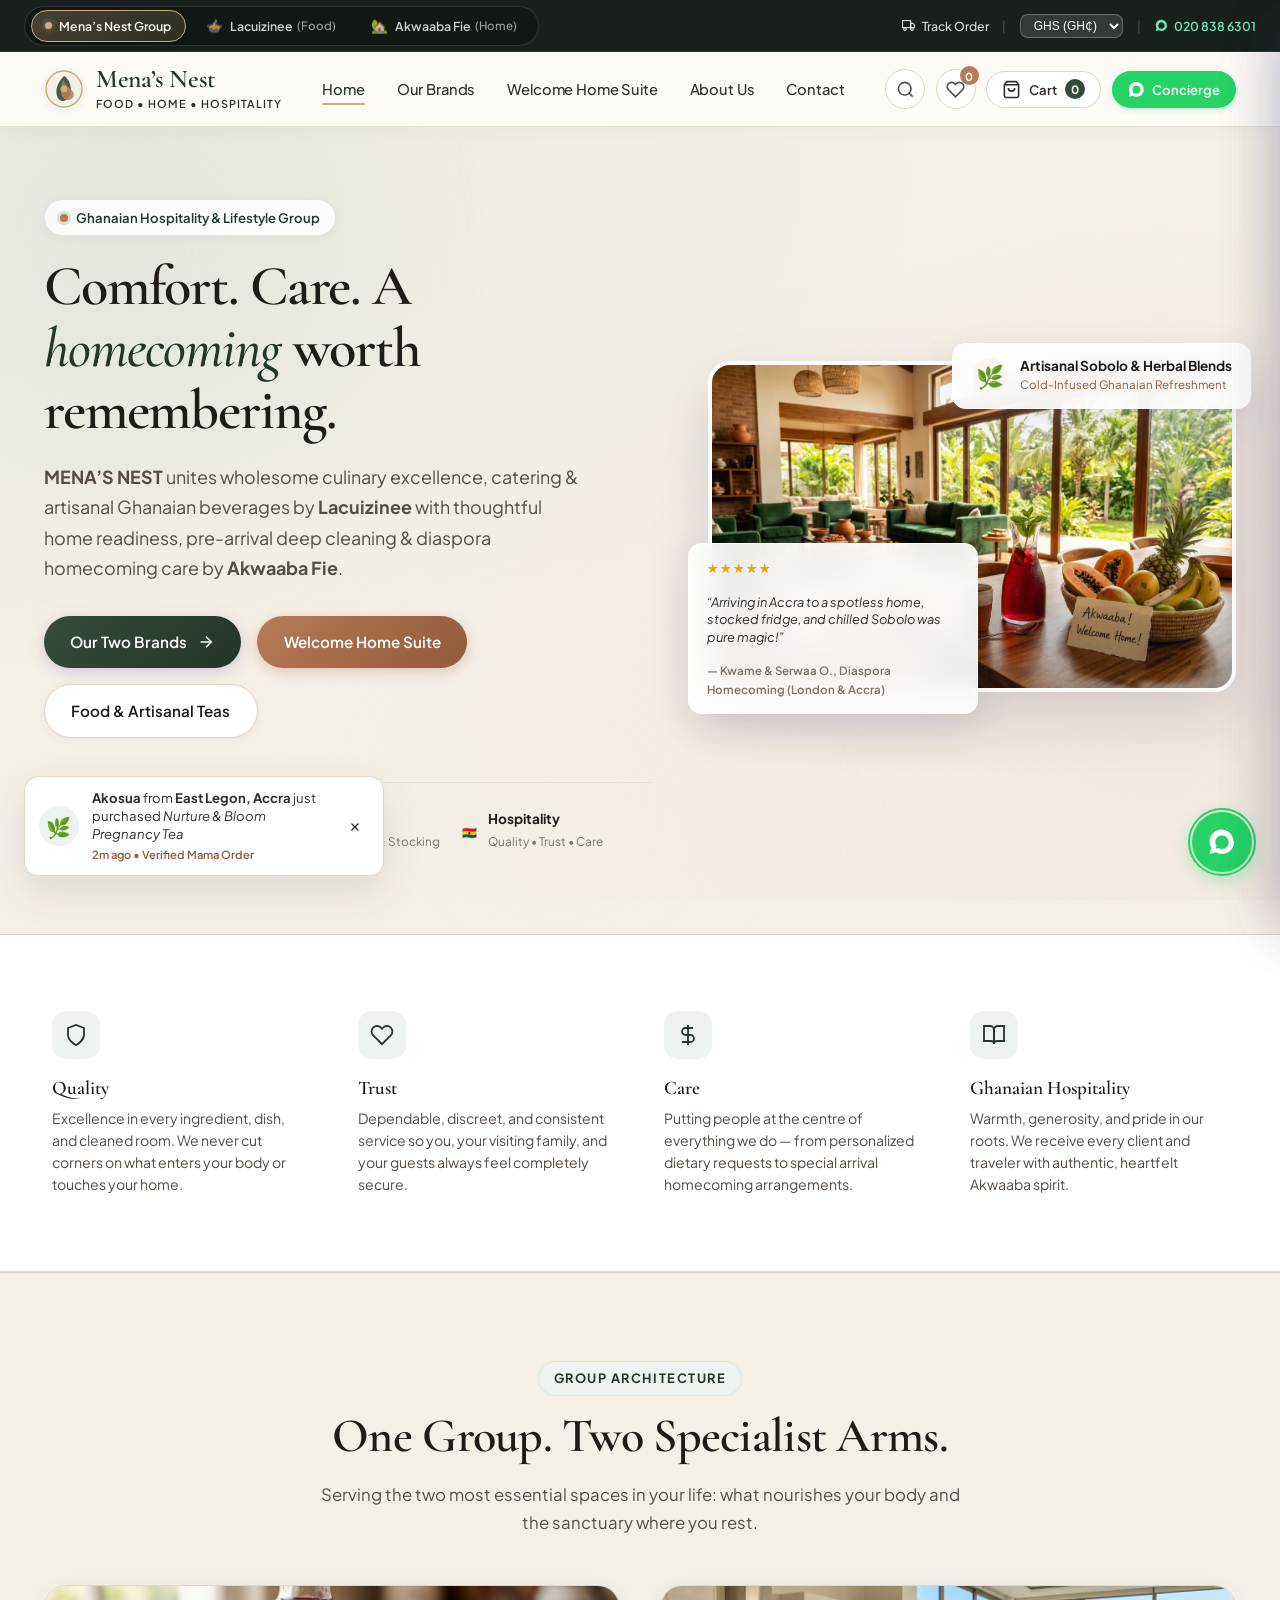
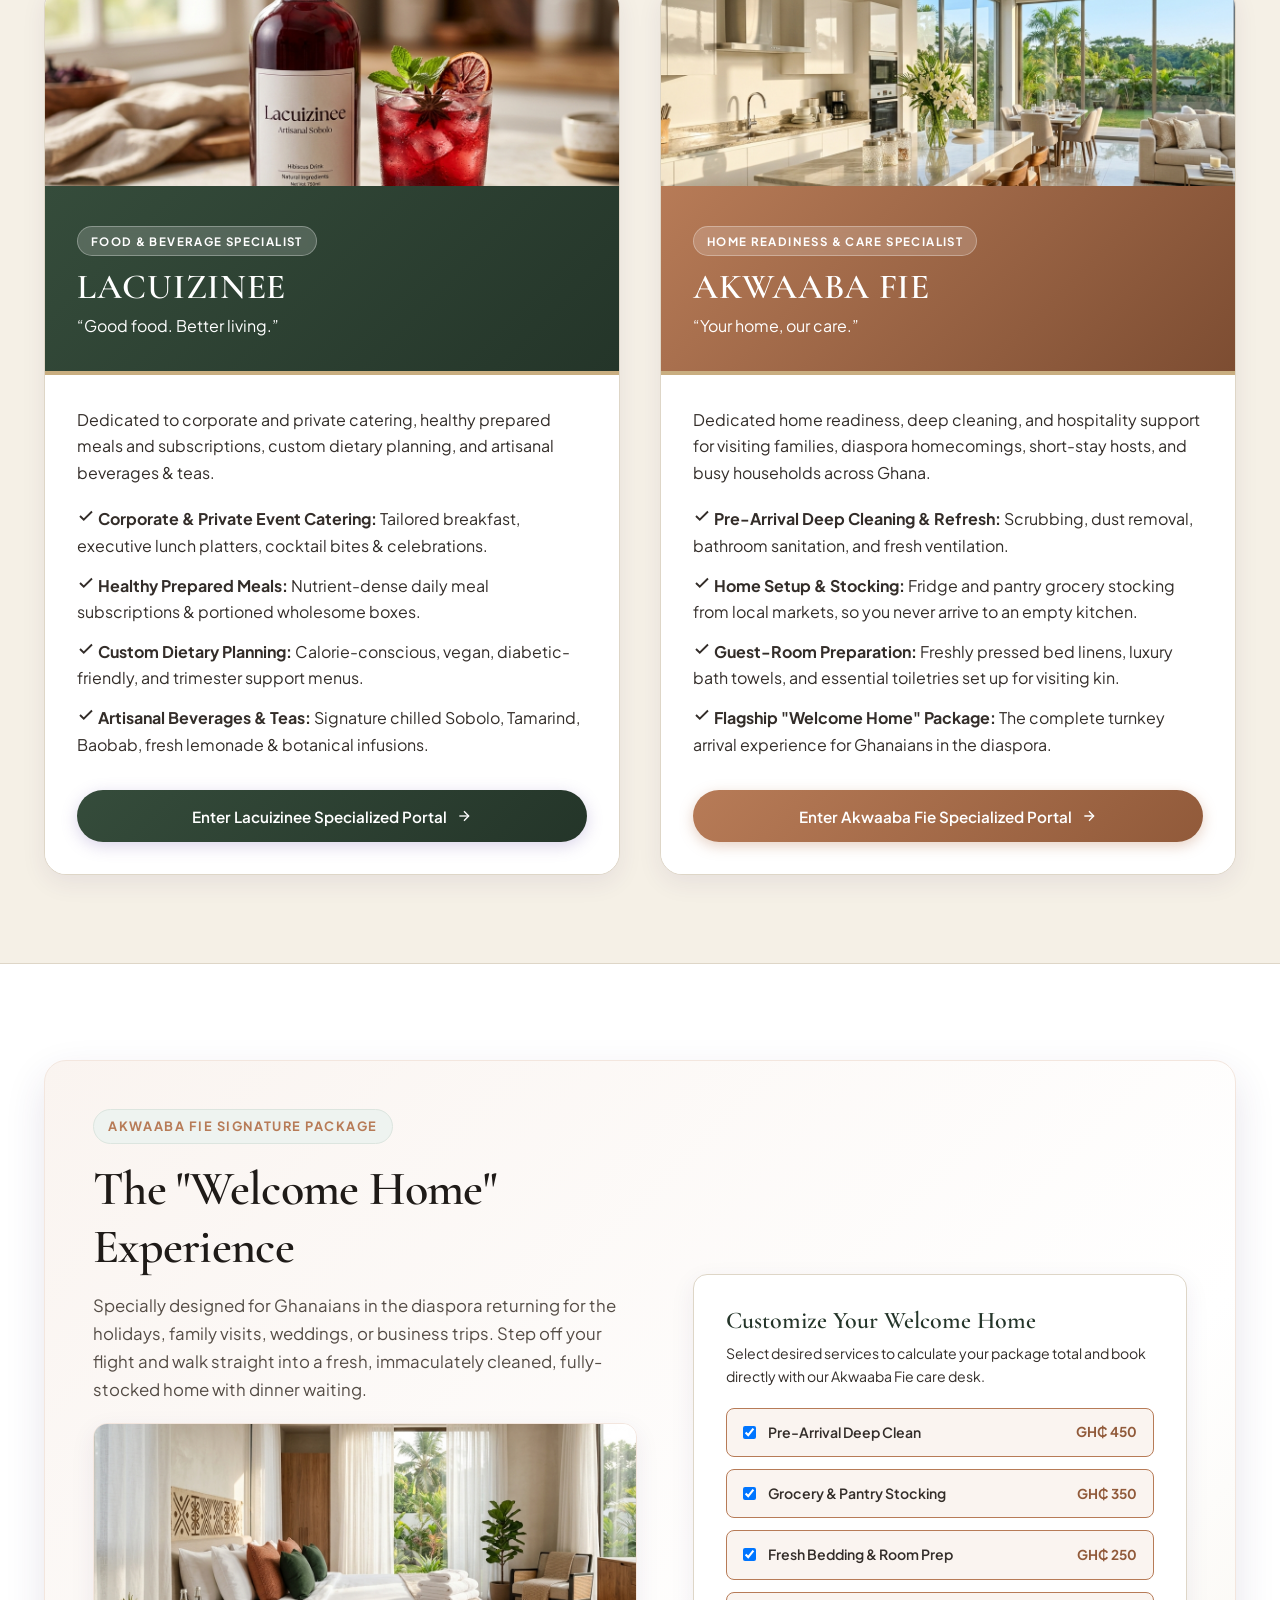
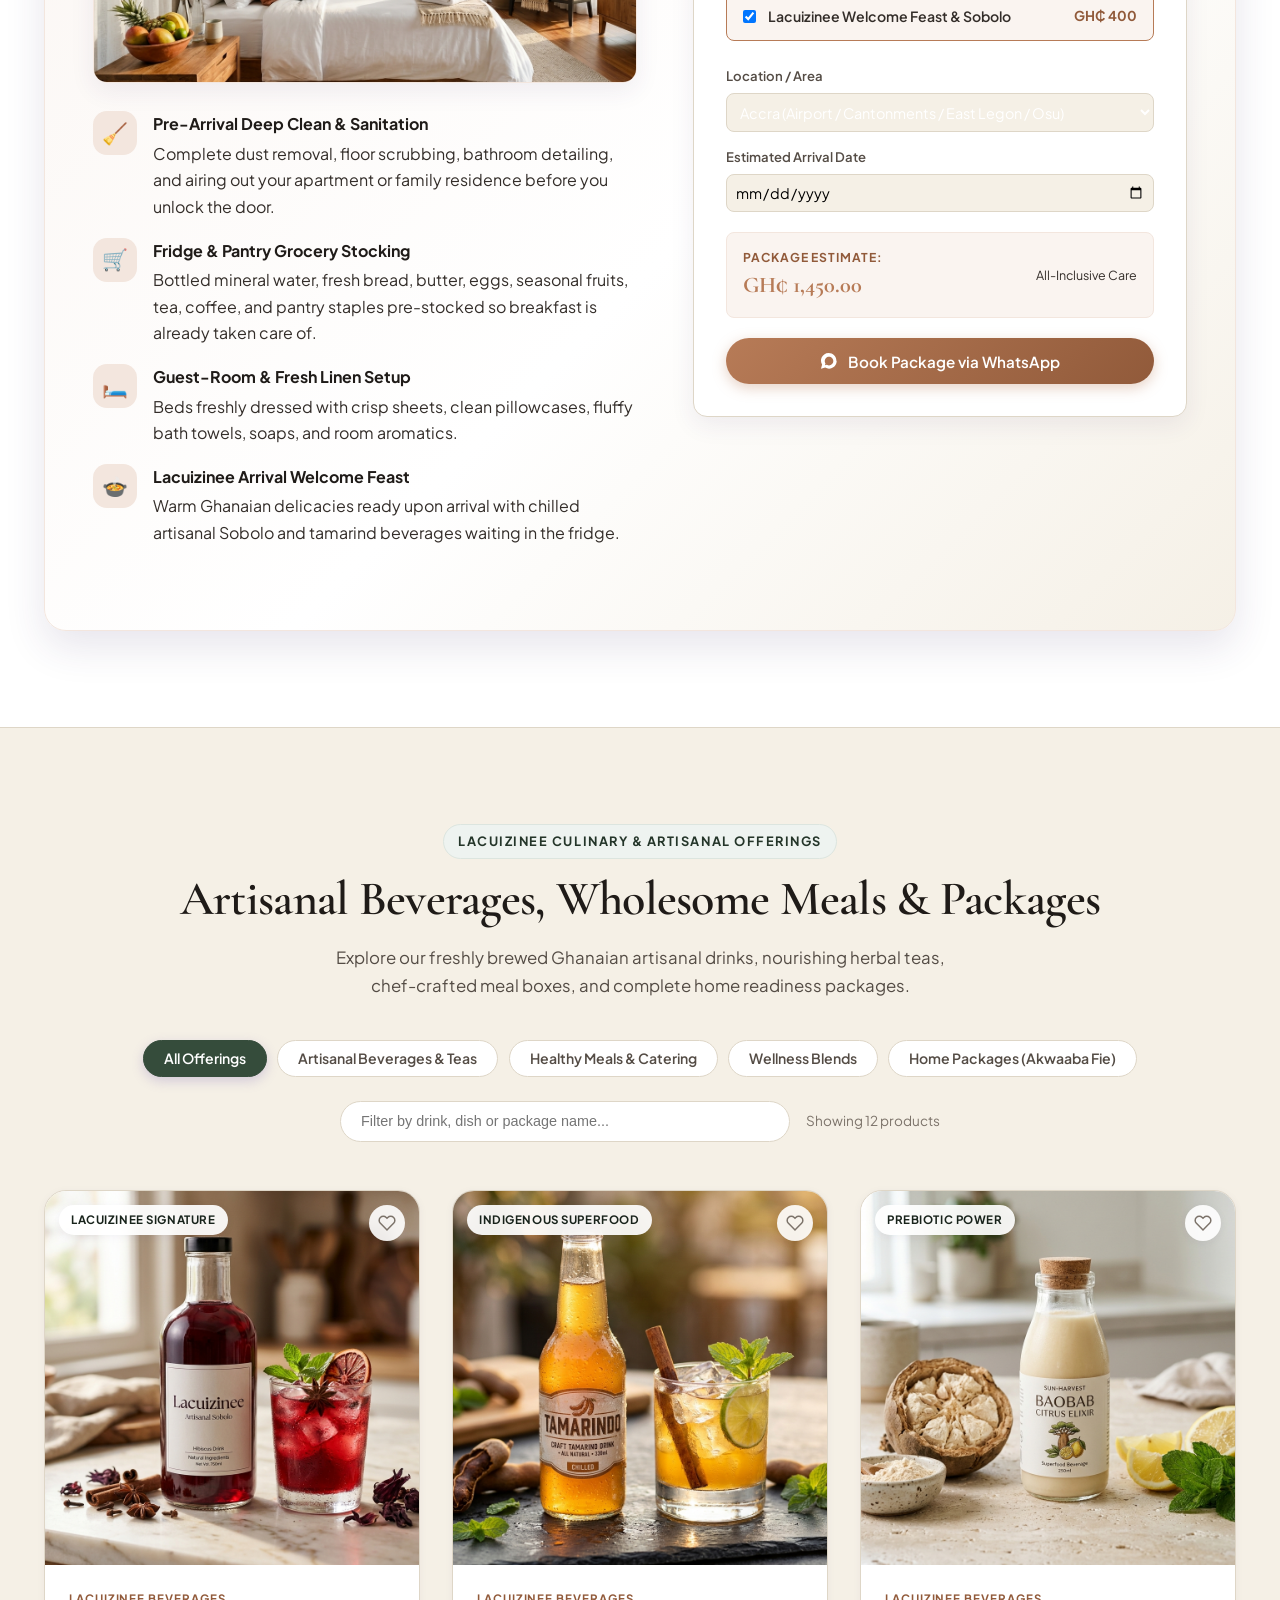
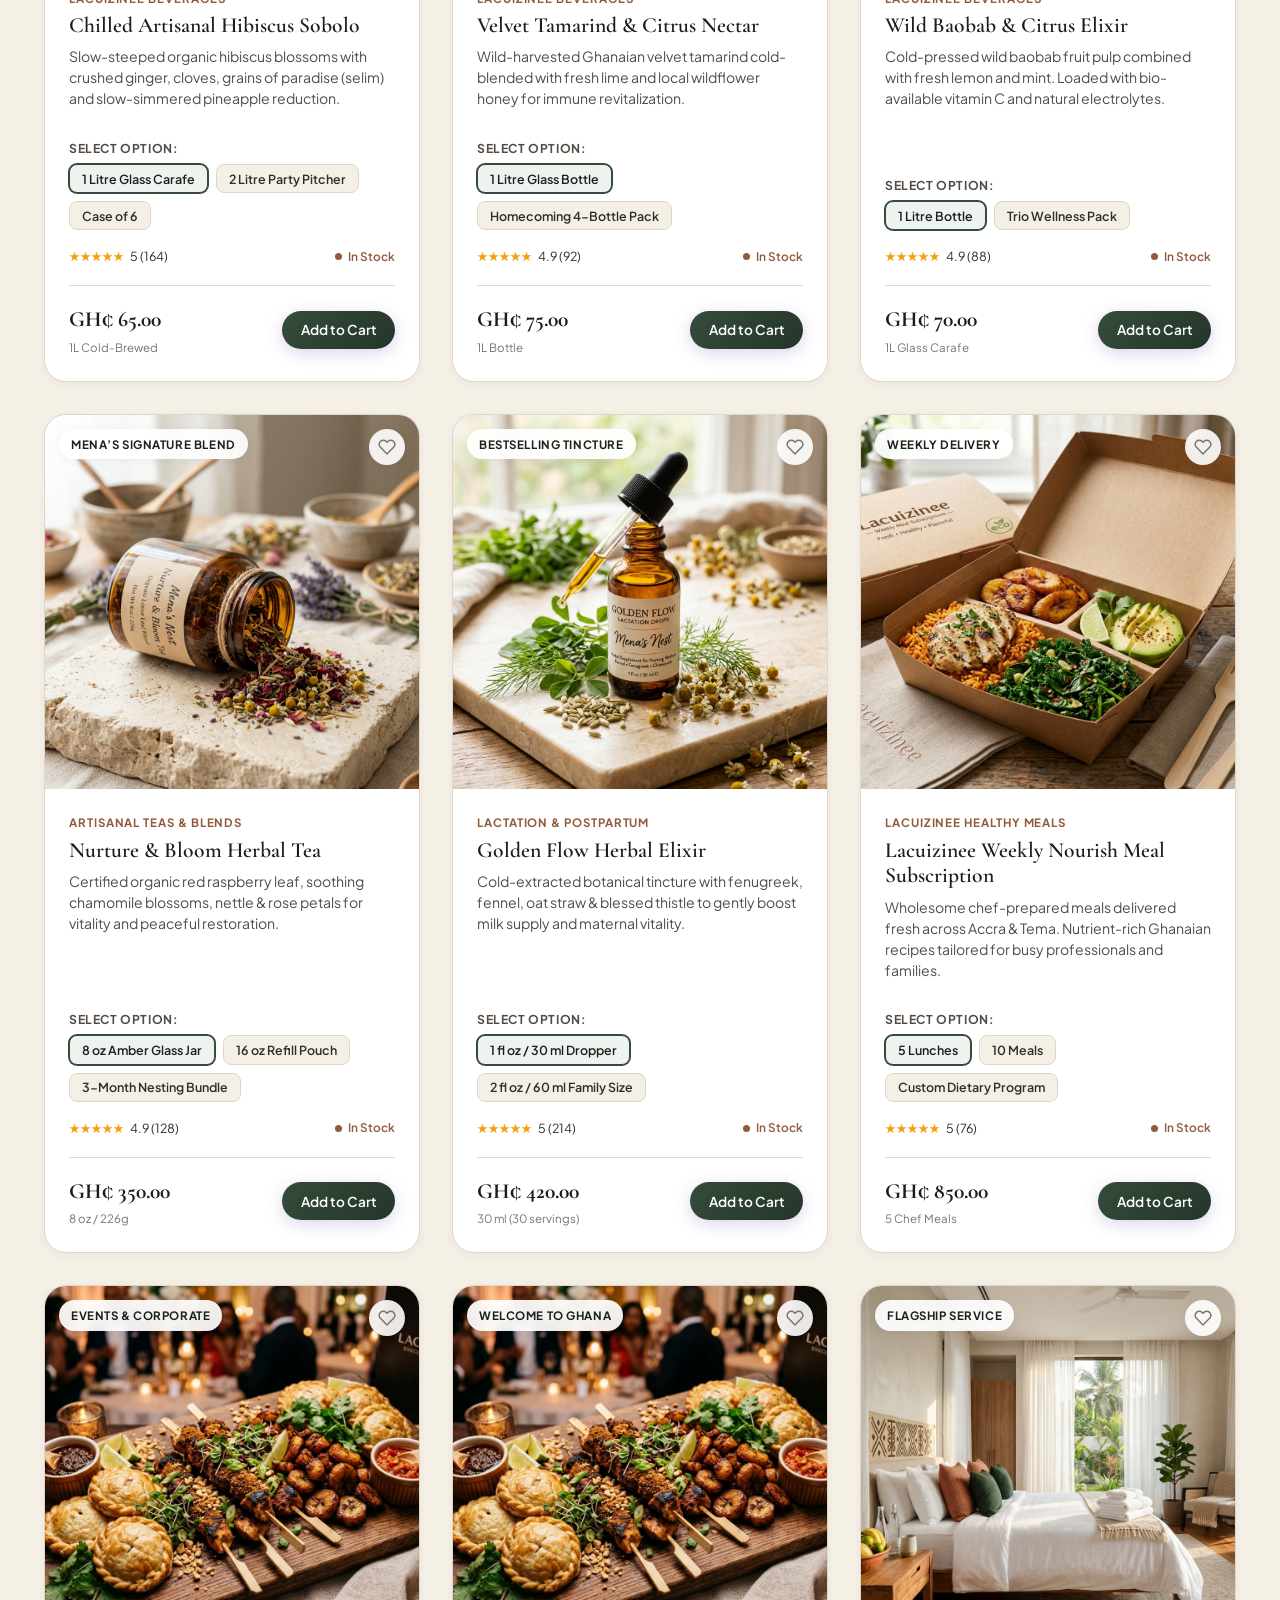
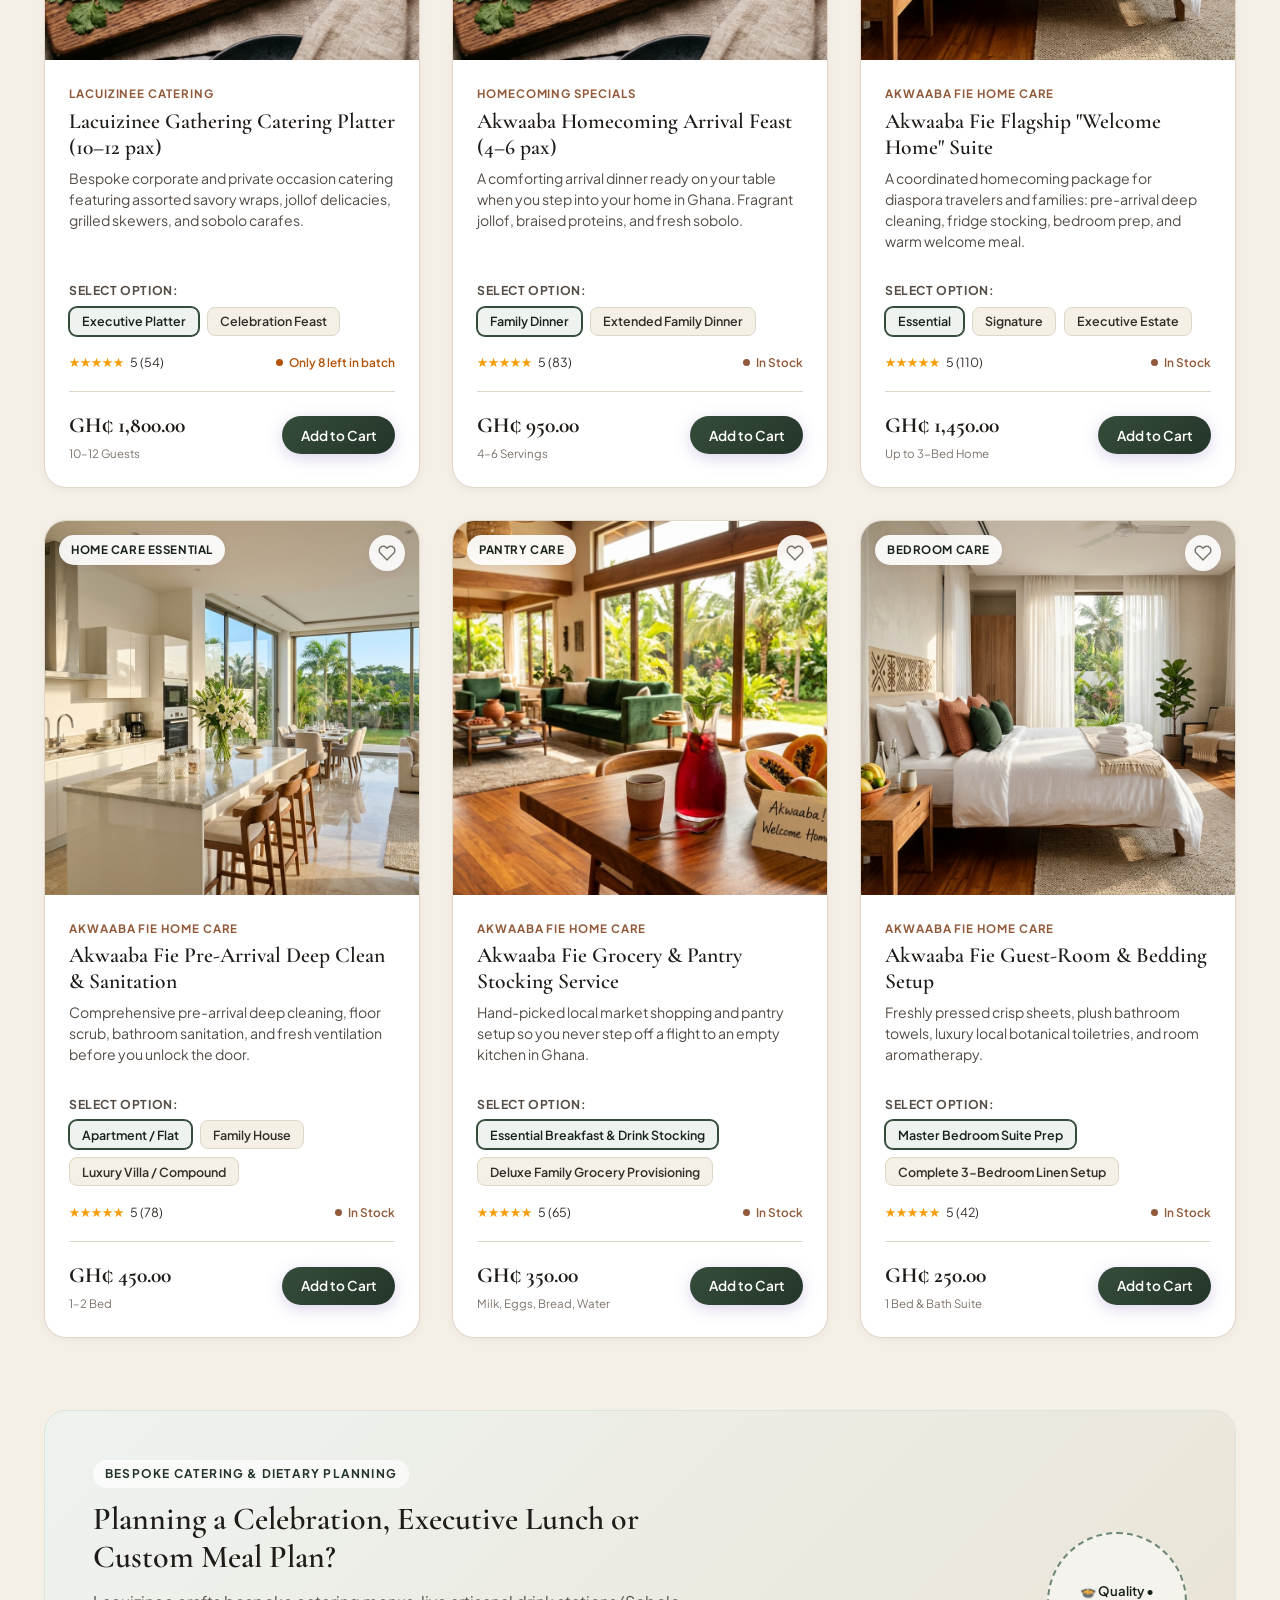
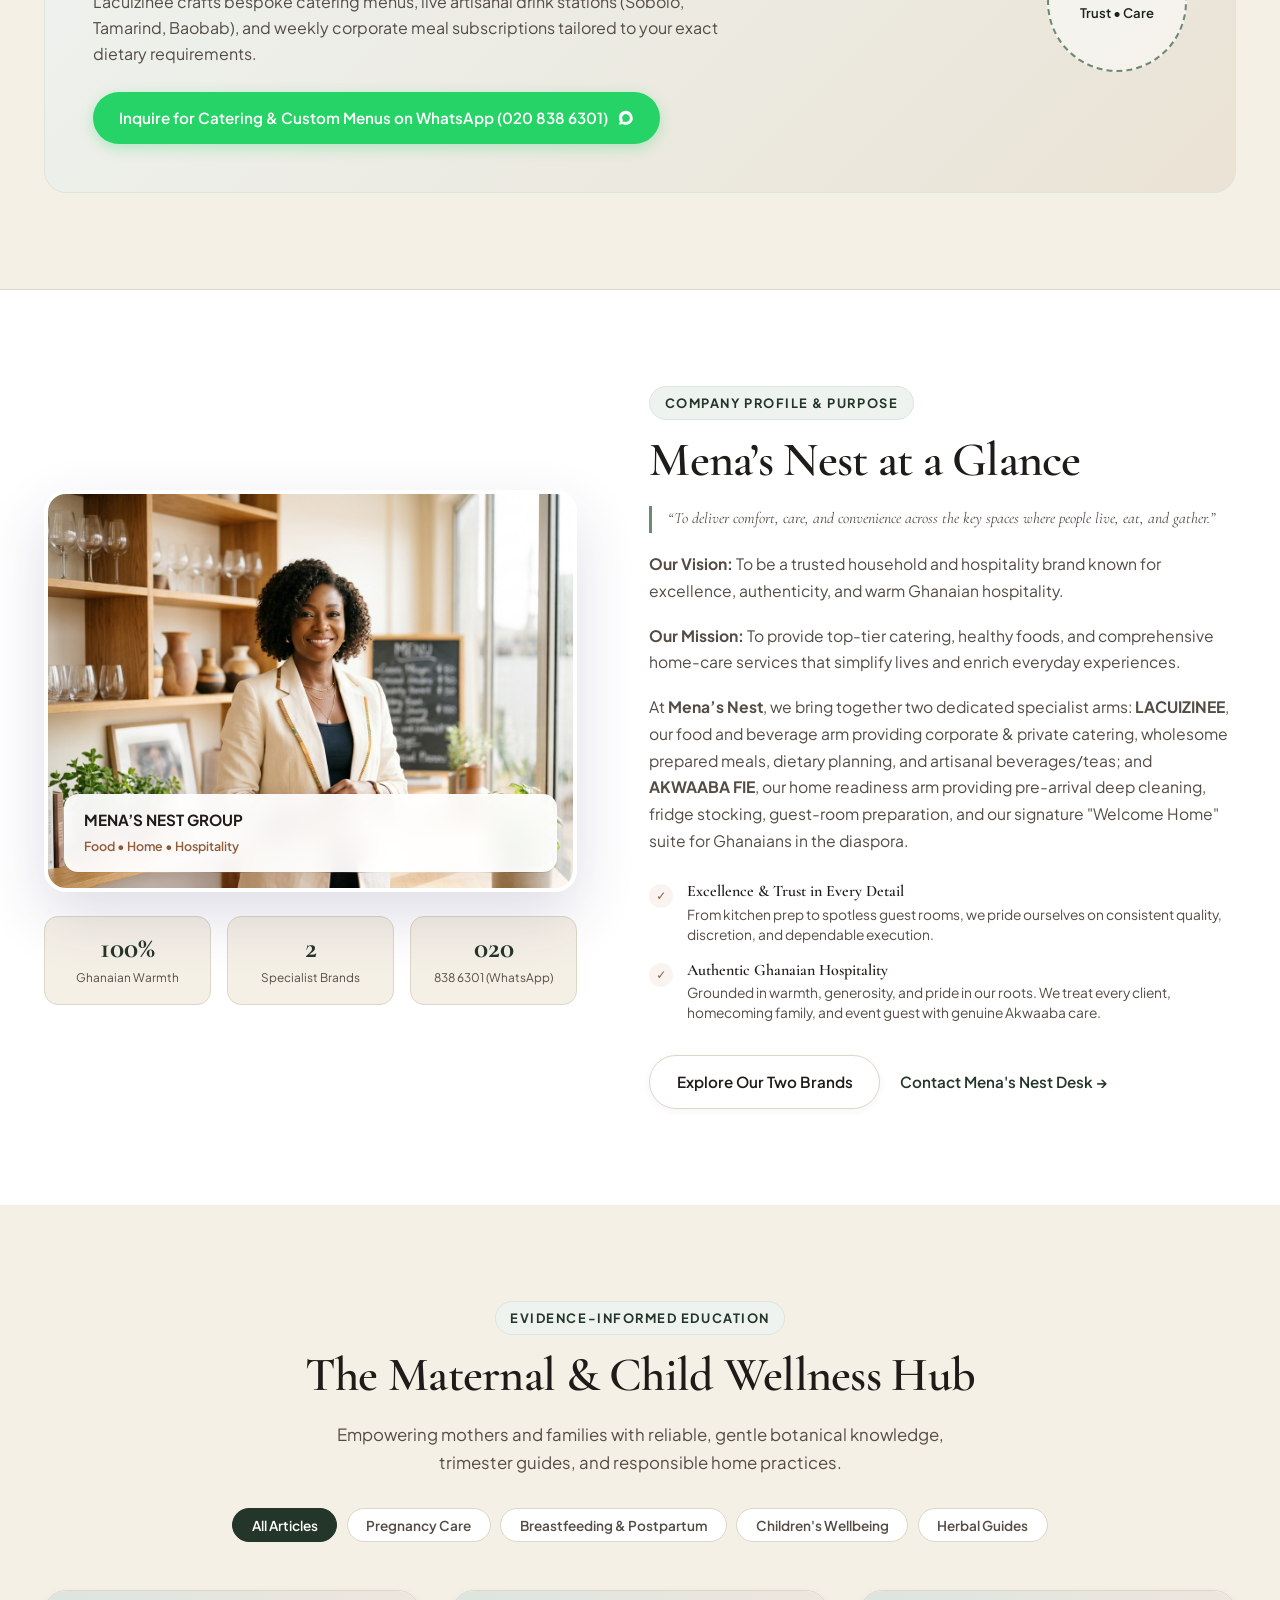
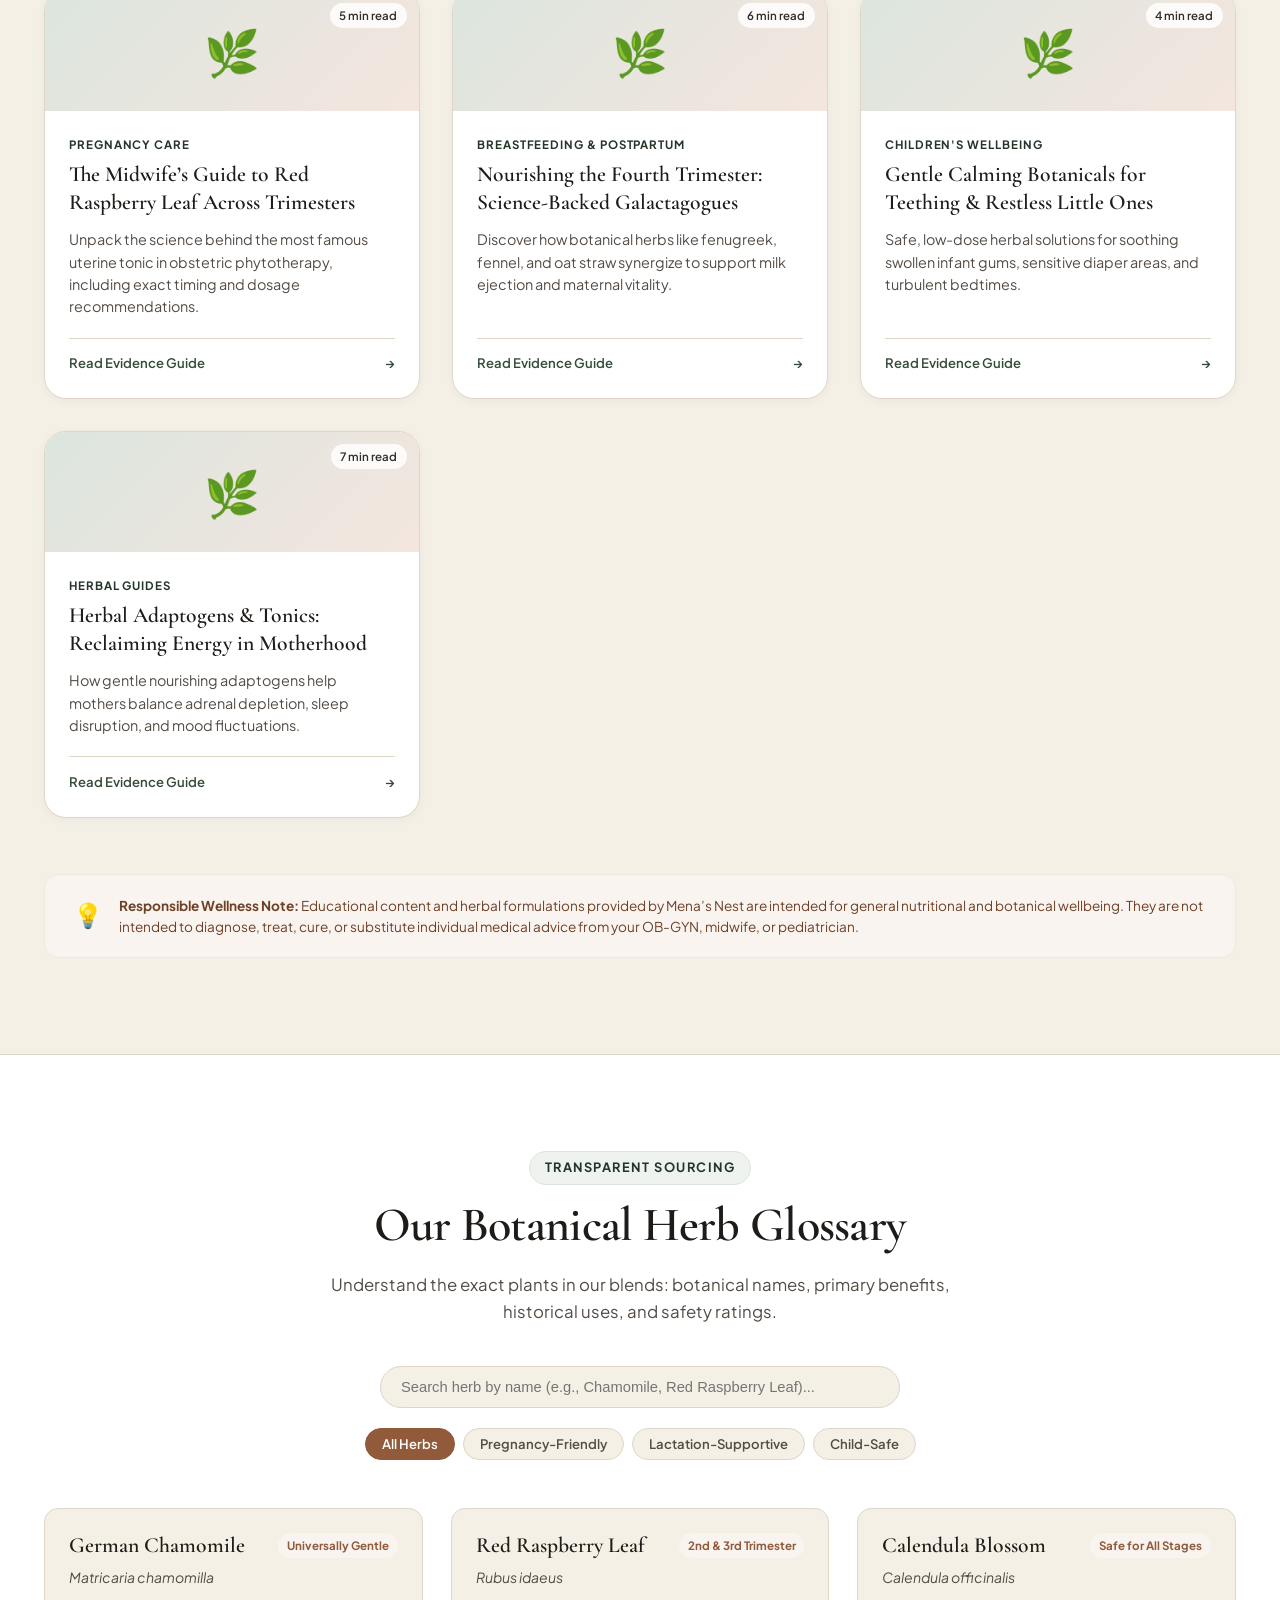
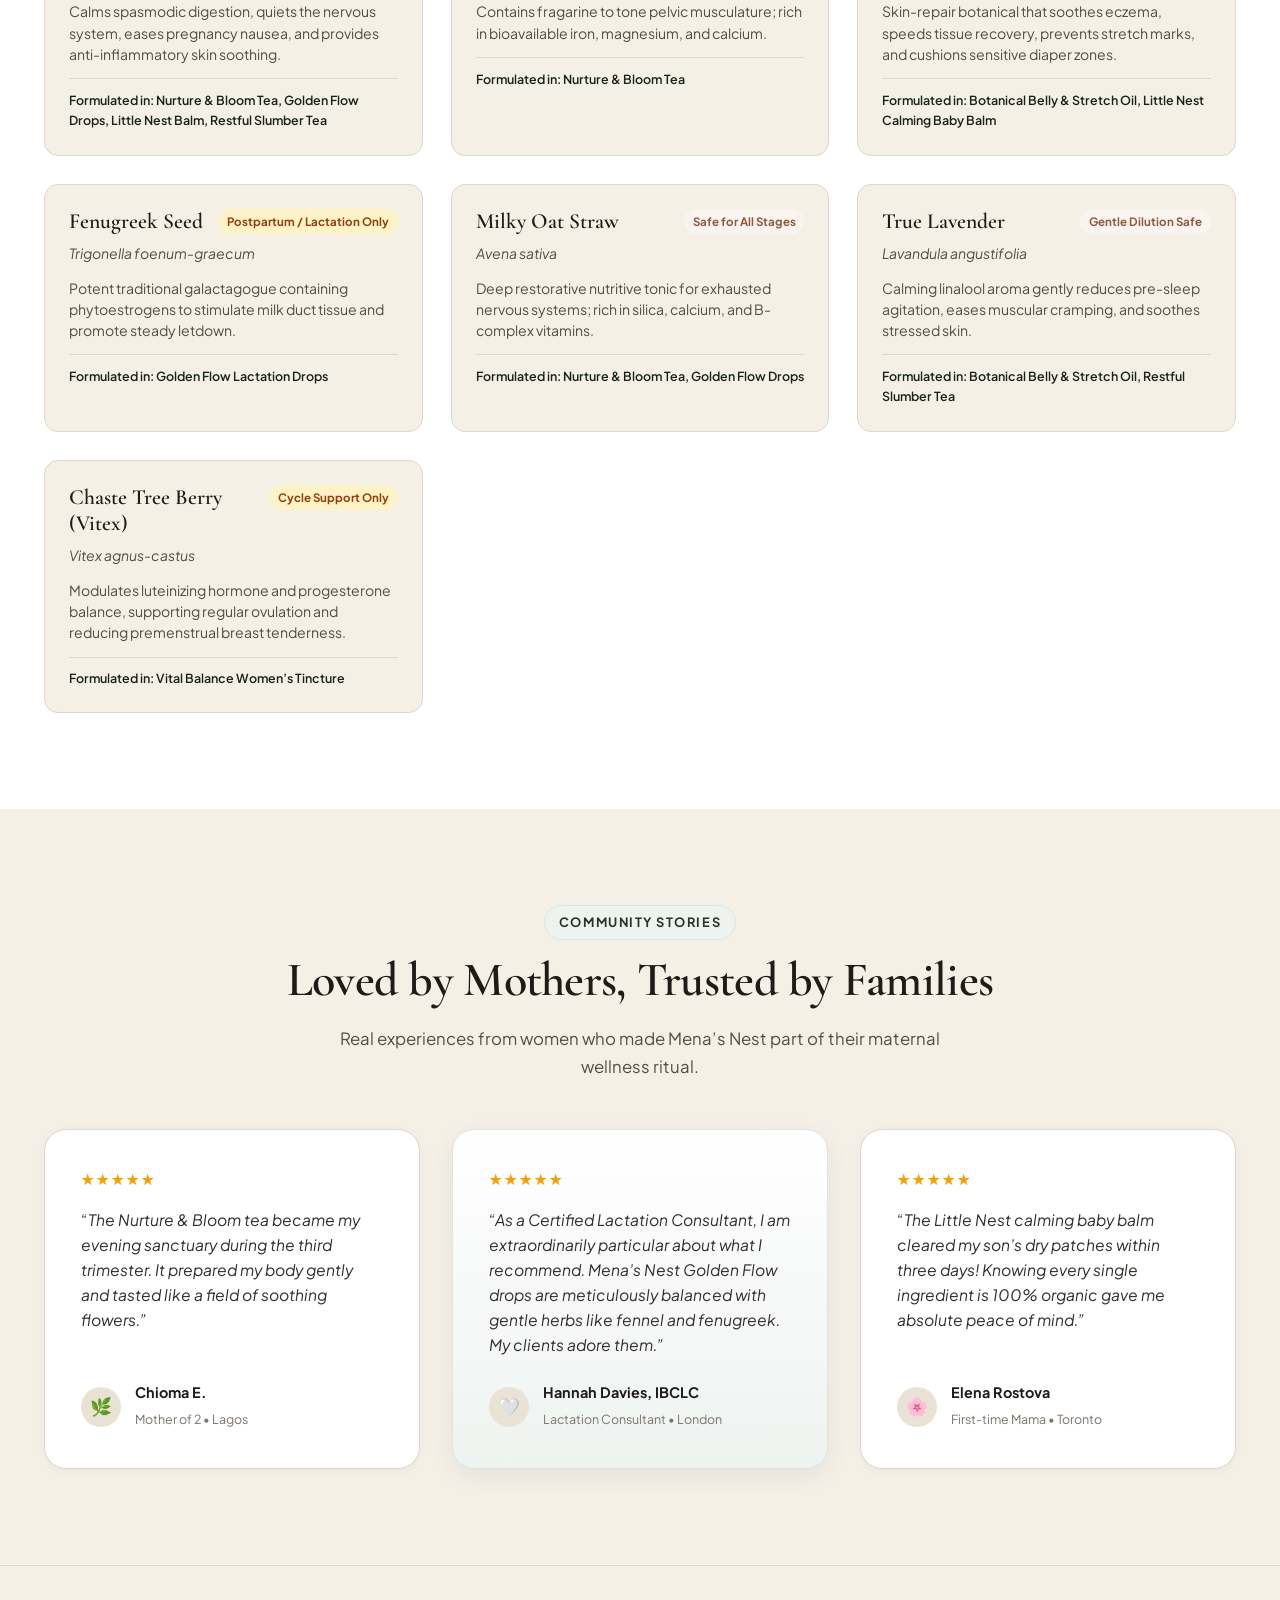
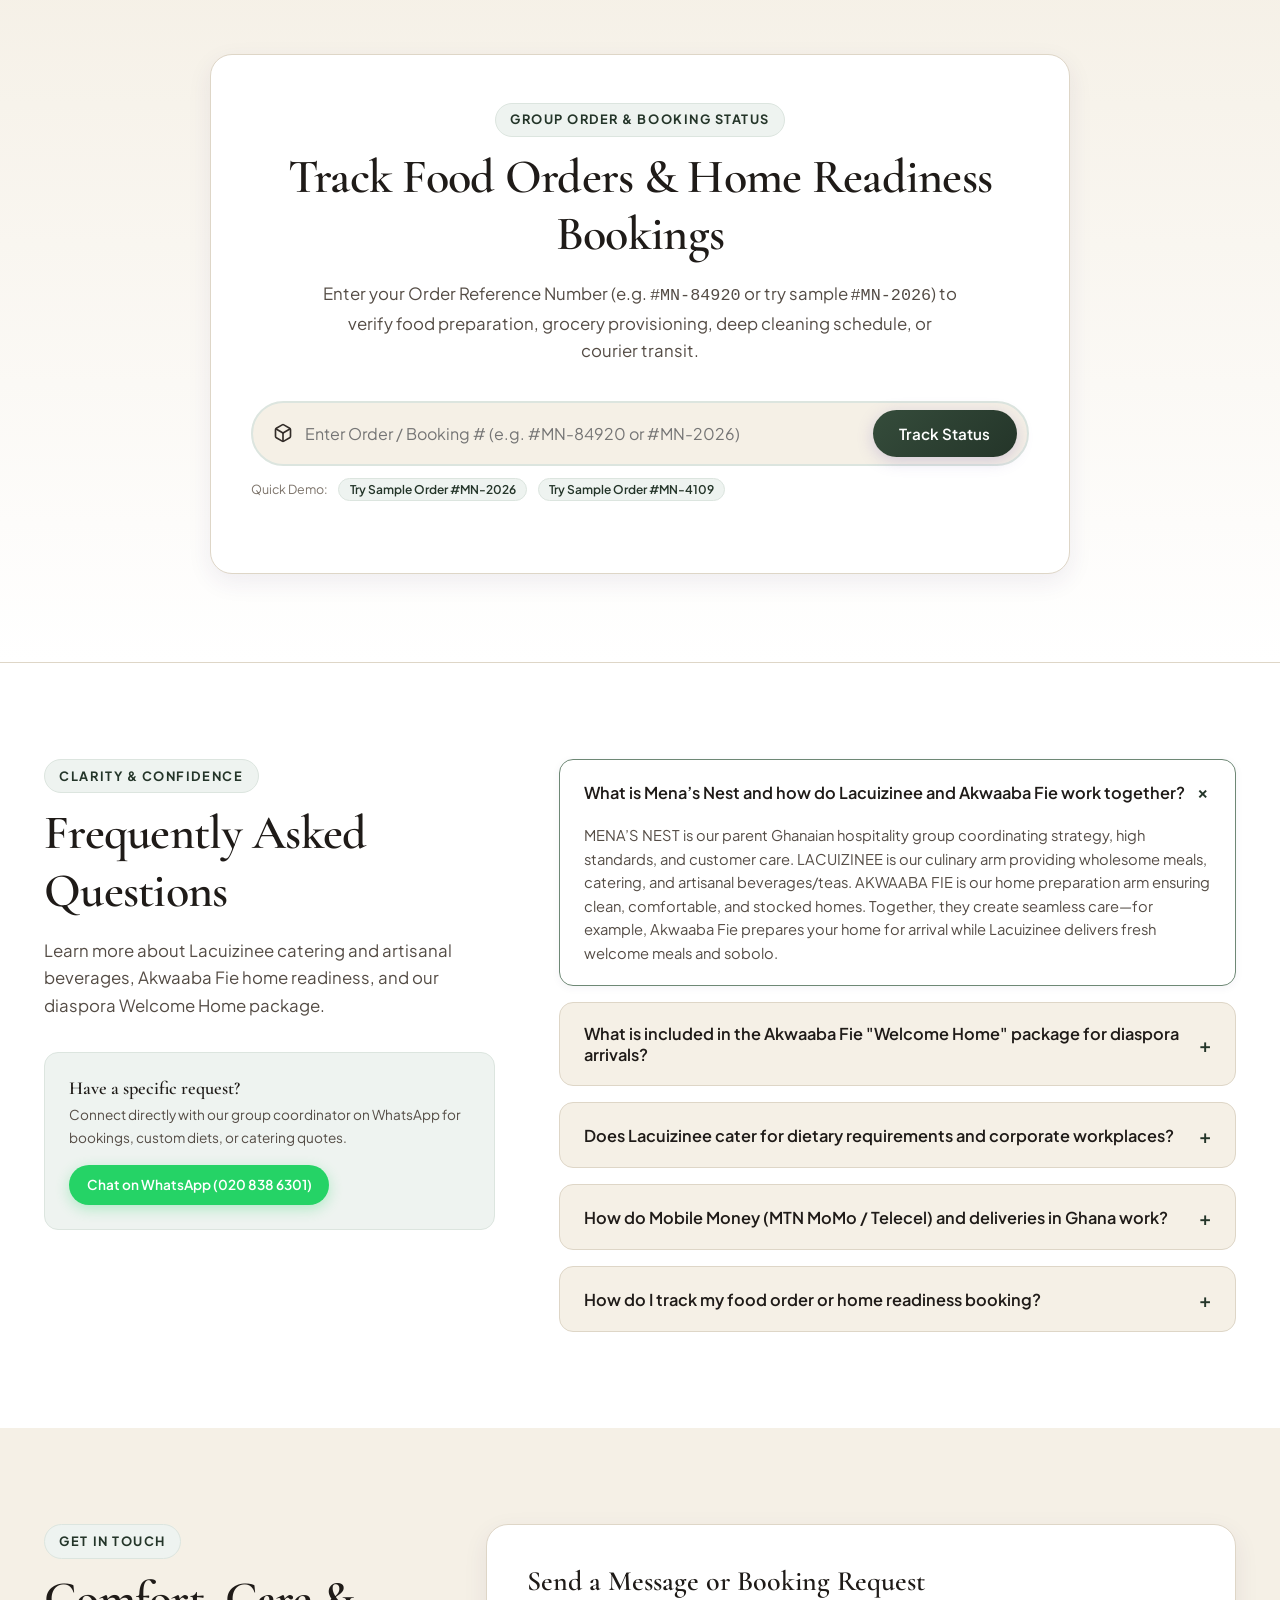
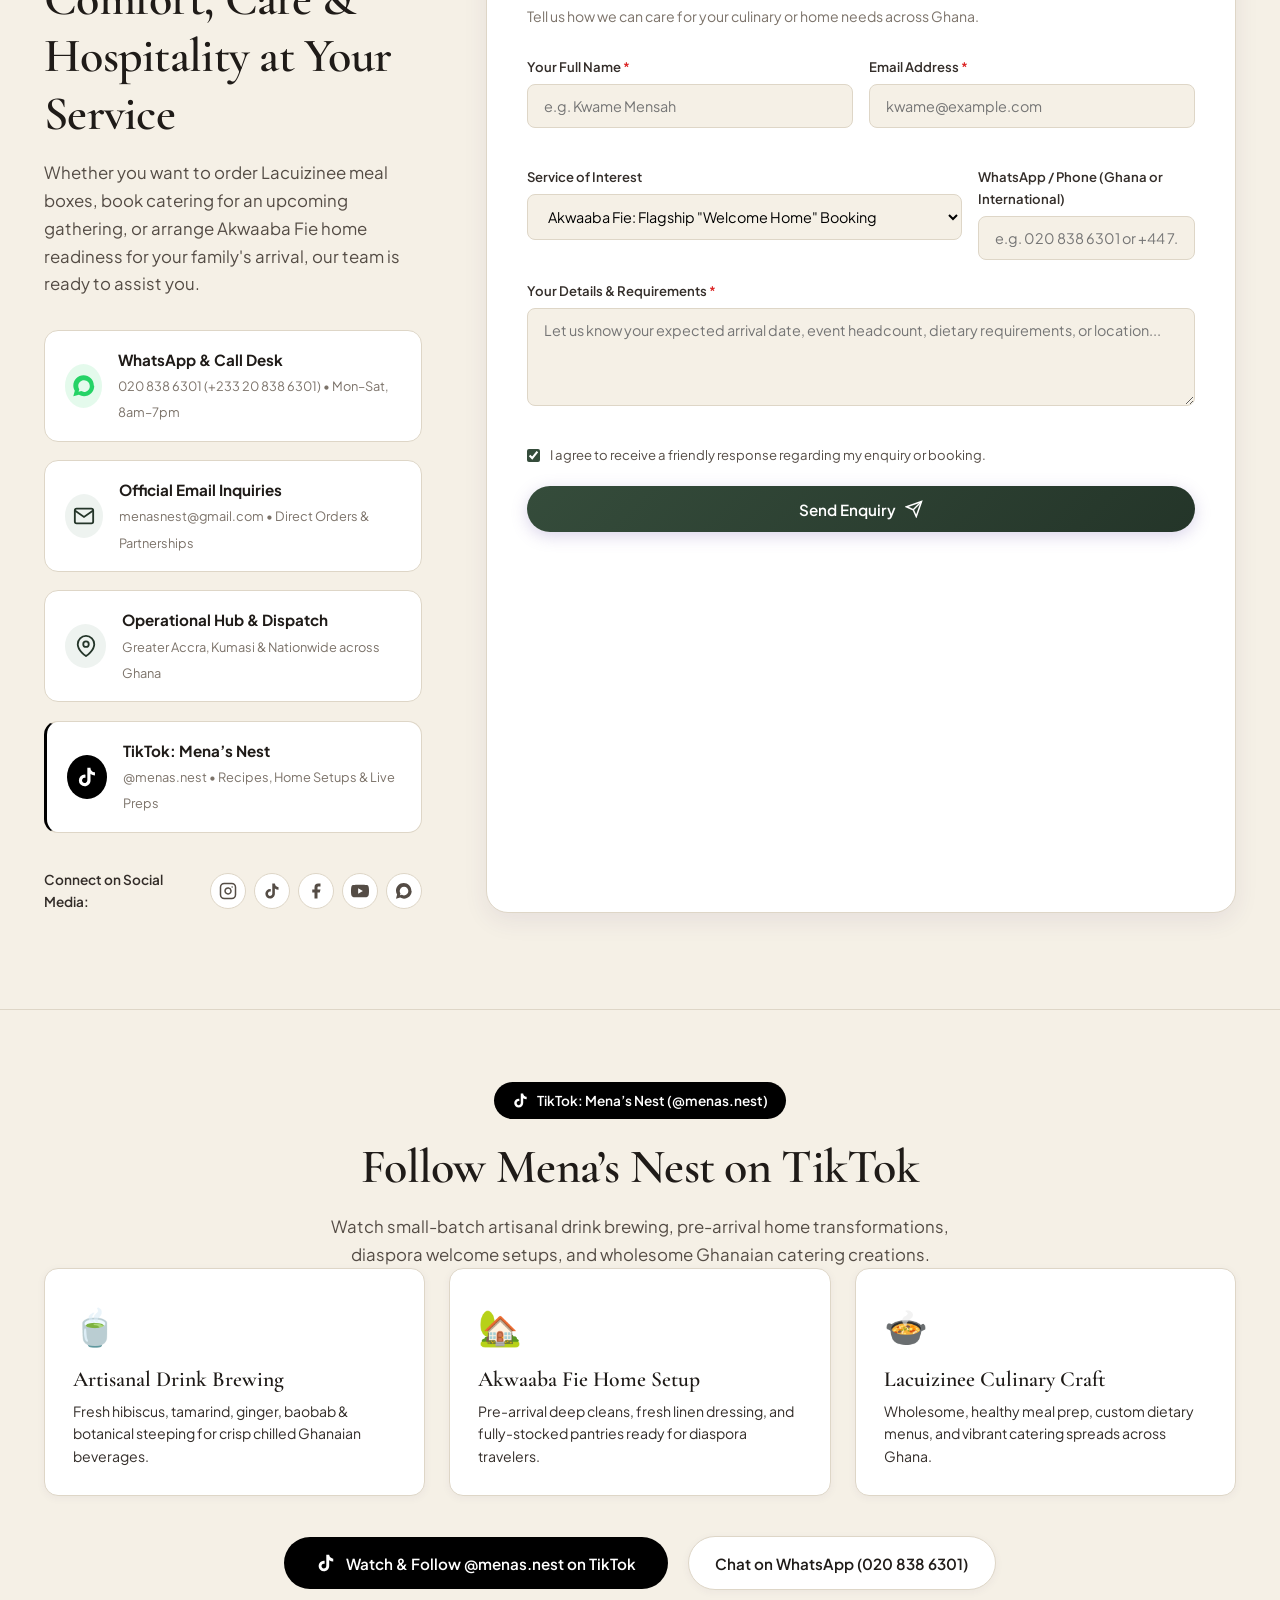
==== commit 1318a2b7: "fix(navigation): redesign executive 2-tier menu bar with brand gateway strip and uncrowded layout" ====
--- a/index.html
+++ b/index.html
@@ -16,31 +16,57 @@
 </head>
 <body>
 
-  <!-- Top Announcement Bar -->
-  <aside class="announcement-bar" id="announcement-bar">
-    <div class="announcement-container">
-      <span class="announcement-badge">Mena's Nest Group</span>
-      <p class="announcement-text">
-        ✨ Mena’s Nest — Food • Home • Hospitality • Welcoming Families & Diaspora Homecomings • Call/WhatsApp: 020 838 6301
-      </p>
-      <div class="announcement-controls">
-        <label for="currency-select" class="sr-only">Currency</label>
-        <select id="currency-select" class="currency-select" aria-label="Select Currency">
-          <option value="GHS" selected>GHS (GH₵)</option>
-          <option value="USD">USD ($)</option>
-          <option value="GBP">GBP (£)</option>
-          <option value="EUR">EUR (€)</option>
-          <option value="NGN">NGN (₦)</option>
-          <option value="CAD">CAD ($)</option>
-        </select>
-      </div>
-    </div>
-  </aside>
-
-  <!-- Main Navigation -->
+  <!-- Main Header & Navigation -->
   <header class="site-header" id="site-header">
+    <!-- Top Global Brand Gateway & Utilities Bar -->
+    <div class="site-top-bar" id="site-top-bar">
+      <div class="top-bar-container">
+        <!-- 3-Brand Gateway Portal Switcher -->
+        <nav class="brand-gateway-switcher" aria-label="Brand Portals">
+          <a href="index.html" class="gateway-tab active active-group" title="Mena's Nest Group Overview">
+            <span class="gateway-dot"></span>
+            <span class="gateway-title">Mena’s Nest Group</span>
+          </a>
+          <a href="lacuizinee.html" class="gateway-tab" title="Lacuizinee - Culinary & Artisanal Drinks">
+            <span class="gateway-emoji">🍲</span>
+            <span class="gateway-title">Lacuizinee <span class="gateway-tag">(Food)</span></span>
+          </a>
+          <a href="akwaaba-fie.html" class="gateway-tab" title="Akwaaba Fie - Home Readiness & Concierge">
+            <span class="gateway-emoji">🏡</span>
+            <span class="gateway-title">Akwaaba Fie <span class="gateway-tag">(Home)</span></span>
+          </a>
+        </nav>
+
+        <!-- Right Quick Utilities -->
+        <div class="top-bar-utilities">
+          <a href="#order-tracker" class="top-util-link" id="top-track-link">
+            <svg width="13" height="13" viewBox="0 0 24 24" fill="none" stroke="currentColor" stroke-width="2"><rect x="1" y="3" width="15" height="13"></rect><polygon points="16 8 20 8 23 11 23 16 16 16 8"></polygon><circle cx="5.5" cy="18.5" r="2.5"></circle><circle cx="18.5" cy="18.5" r="2.5"></circle></svg>
+            <span>Track Order</span>
+          </a>
+          <span class="top-util-sep">|</span>
+          <div class="top-currency-wrap">
+            <label for="currency-select" class="sr-only">Currency</label>
+            <select id="currency-select" class="currency-select" aria-label="Select Currency">
+              <option value="GHS" selected>GHS (GH₵)</option>
+              <option value="USD">USD ($)</option>
+              <option value="GBP">GBP (£)</option>
+              <option value="EUR">EUR (€)</option>
+              <option value="NGN">NGN (₦)</option>
+              <option value="CAD">CAD ($)</option>
+            </select>
+          </div>
+          <span class="top-util-sep">|</span>
+          <a href="https://wa.me/233208386301?text=Hello%20Mena's%20Nest!%20I'd%20love%20to%20learn%20more%20about%20your%20services." target="_blank" rel="noopener noreferrer" class="top-util-link top-wa-hotline" title="Call or WhatsApp: 020 838 6301">
+            <svg width="13" height="13" viewBox="0 0 24 24" fill="currentColor"><path d="M12.031 6.172c-3.181 0-5.767 2.586-5.768 5.766-.001 1.298.38 2.27 1.019 3.287l-.711 2.598 2.669-.699c.969.528 1.838.808 2.789.809 3.182 0 5.768-2.587 5.769-5.767.001-3.181-2.585-5.768-5.768-5.794zm10.222 5.769c-.004 5.65-4.596 10.24-10.245 10.24-1.792 0-3.535-.467-5.068-1.353l-5.632 1.475 1.503-5.485c-.974-1.583-1.488-3.411-1.488-5.285.004-5.65 4.596-10.24 10.245-10.24 2.735.001 5.307 1.066 7.24 2.999 1.934 1.934 2.996 4.505 2.997 7.243z"/></svg>
+            <span>020 838 6301</span>
+          </a>
+        </div>
+      </div>
+    </div>
+
+    <!-- Main Navigation Bar -->
     <div class="nav-container">
-      <a href="#home" class="brand-logo" id="brand-logo" aria-label="Mena's Nest Home">
+      <a href="index.html#home" class="brand-logo" id="brand-logo" aria-label="Mena's Nest Home">
         <div class="brand-icon">
           <svg viewBox="0 0 40 40" fill="none" xmlns="http://www.w3.org/2000/svg">
             <circle cx="20" cy="20" r="18" fill="var(--color-cream-warm)" stroke="var(--color-warm-gold)" stroke-width="1.5"/>
@@ -56,27 +82,19 @@
         </div>
       </a>
 
-      <!-- Desktop Navigation Links -->
+      <!-- Desktop Navigation Links (Clean, No Wrapping!) -->
       <nav class="main-nav" id="main-nav" aria-label="Main Navigation">
         <ul class="nav-links">
           <li><a href="index.html#home" class="nav-link active">Home</a></li>
           <li><a href="#group-brands" class="nav-link">Our Brands</a></li>
-          <li><a href="lacuizinee.html" class="nav-link" style="color: var(--color-forest-green-dark); font-weight: 700;">🍲 Lacuizinee (Food & Teas)</a></li>
-          <li><a href="akwaaba-fie.html" class="nav-link" style="color: var(--color-terracotta-dark); font-weight: 700;">🏡 Akwaaba Fie (Home Care)</a></li>
-          <li><a href="akwaaba-fie.html#welcome-home" class="nav-link">Welcome Home Suite</a></li>
+          <li><a href="#welcome-home" class="nav-link">Welcome Home Suite</a></li>
           <li><a href="#about" class="nav-link">About Us</a></li>
-          <li><a href="#order-tracker" class="nav-link" id="nav-track-link">Track Order / Booking</a></li>
           <li><a href="#contact" class="nav-link">Contact</a></li>
         </ul>
       </nav>
 
       <!-- Header Actions -->
       <div class="nav-actions">
-        <div class="brand-nav-switcher">
-          <a href="index.html" class="brand-switch-pill active">Group</a>
-          <a href="lacuizinee.html" class="brand-switch-pill">Lacuizinee</a>
-          <a href="akwaaba-fie.html" class="brand-switch-pill">Akwaaba Fie</a>
-        </div>
         <button class="icon-btn search-toggle" id="search-toggle-btn" aria-label="Search items" title="Search items">
           <svg width="19" height="19" viewBox="0 0 24 24" fill="none" stroke="currentColor" stroke-width="2"><circle cx="11" cy="11" r="8"></circle><line x1="21" y1="21" x2="16.65" y2="16.65"></line></svg>
         </button>
@@ -86,19 +104,20 @@
           <span class="wishlist-count-badge" id="wishlist-count-badge">0</span>
         </button>
 
-        <a href="https://wa.me/233208386301?text=Hello%20Mena's%20Nest!%20I'd%20love%20to%20learn%20more%20about%20your%20catering%2C%20artisanal%20beverages%2C%20and%20home%20services." target="_blank" rel="noopener noreferrer" class="whatsapp-nav-btn" id="whatsapp-nav-btn" title="Chat with Mena's Nest on WhatsApp (020 838 6301)">
-          <svg width="18" height="18" viewBox="0 0 24 24" fill="currentColor"><path d="M12.031 6.172c-3.181 0-5.767 2.586-5.768 5.766-.001 1.298.38 2.27 1.019 3.287l-.711 2.598 2.669-.699c.969.528 1.838.808 2.789.809 3.182 0 5.768-2.587 5.769-5.767.001-3.181-2.585-5.768-5.768-5.794zm10.222 5.769c-.004 5.65-4.596 10.24-10.245 10.24-1.792 0-3.535-.467-5.068-1.353l-5.632 1.475 1.503-5.485c-.974-1.583-1.488-3.411-1.488-5.285.004-5.65 4.596-10.24 10.245-10.24 2.735.001 5.307 1.066 7.24 2.999 1.934 1.934 2.996 4.505 2.997 7.243z"/></svg>
-          <span class="whatsapp-btn-text">Consult</span>
-        </a>
-
         <button class="cart-trigger-btn" id="cart-trigger-btn" aria-label="View Shopping Cart">
-          <svg width="21" height="21" viewBox="0 0 24 24" fill="none" stroke="currentColor" stroke-width="2">
+          <svg width="19" height="19" viewBox="0 0 24 24" fill="none" stroke="currentColor" stroke-width="2">
             <path d="M6 2L3 6v14a2 2 0 0 0 2 2h14a2 2 0 0 0 2-2V6l-3-4z"></path>
             <line x1="3" y1="6" x2="21" y2="6"></line>
             <path d="M16 10a4 4 0 0 1-8 0"></path>
           </svg>
+          <span class="cart-btn-label">Cart</span>
           <span class="cart-count-badge" id="cart-count-badge">0</span>
         </button>
+
+        <a href="https://wa.me/233208386301?text=Hello%20Mena's%20Nest!%20I'd%20love%20to%20learn%20more%20about%20your%20catering%2C%20artisanal%20beverages%2C%20and%20home%20services." target="_blank" rel="noopener noreferrer" class="whatsapp-nav-btn" id="whatsapp-nav-btn" title="Chat with Mena's Nest on WhatsApp">
+          <svg width="17" height="17" viewBox="0 0 24 24" fill="currentColor"><path d="M12.031 6.172c-3.181 0-5.767 2.586-5.768 5.766-.001 1.298.38 2.27 1.019 3.287l-.711 2.598 2.669-.699c.969.528 1.838.808 2.789.809 3.182 0 5.768-2.587 5.769-5.767.001-3.181-2.585-5.768-5.768-5.794zm10.222 5.769c-.004 5.65-4.596 10.24-10.245 10.24-1.792 0-3.535-.467-5.068-1.353l-5.632 1.475 1.503-5.485c-.974-1.583-1.488-3.411-1.488-5.285.004-5.65 4.596-10.24 10.245-10.24 2.735.001 5.307 1.066 7.24 2.999 1.934 1.934 2.996 4.505 2.997 7.243z"/></svg>
+          <span class="whatsapp-btn-text">Concierge</span>
+        </a>
 
         <button class="mobile-menu-btn" id="mobile-menu-btn" aria-label="Toggle navigation menu" aria-expanded="false">
           <span class="hamburger-line"></span>
@@ -107,6 +126,7 @@
         </button>
       </div>
     </div>
+  </header>
 
     <!-- Quick Search Bar (Dropdown) -->
     <div class="search-dropdown-bar hidden" id="search-dropdown-bar">
--- a/styles.css
+++ b/styles.css
@@ -270,68 +270,195 @@
 }
 
 /* ==========================================================================
-   TOP ANNOUNCEMENT BAR
+   GLOBAL BRAND GATEWAY & TOP UTILITIES BAR
    ========================================================================== */
-.announcement-bar {
-  background: var(--color-lavender-deep);
+.site-top-bar {
+  background: #19201C;
   color: #FFFFFF;
-  font-size: 0.8rem;
-  padding: 0.45rem 1.5rem;
-}
-
-.announcement-container {
+  font-size: 0.78rem;
+  border-bottom: 1px solid rgba(255, 255, 255, 0.08);
+  padding: 0.35rem 1.5rem;
+  position: relative;
+  z-index: 101;
+}
+
+.site-top-bar.bar-lacuizinee {
+  background: #1A291E;
+  border-bottom: 1px solid rgba(201, 174, 128, 0.2);
+}
+
+.site-top-bar.bar-akwaaba {
+  background: #381E13;
+  border-bottom: 1px solid rgba(201, 174, 128, 0.2);
+}
+
+.top-bar-container {
   max-width: var(--max-width);
   margin: 0 auto;
   display: flex;
   align-items: center;
   justify-content: space-between;
-  gap: 1rem;
-}
-
-.announcement-badge {
+  gap: 1.25rem;
+}
+
+/* 3-Brand Gateway Portal Switcher */
+.brand-gateway-switcher {
+  display: flex;
+  align-items: center;
+  gap: 0.35rem;
+  background: rgba(0, 0, 0, 0.25);
+  padding: 0.2rem 0.35rem;
+  border-radius: var(--radius-full);
+  border: 1px solid rgba(255, 255, 255, 0.12);
+}
+
+.gateway-tab {
+  display: inline-flex;
+  align-items: center;
+  gap: 0.45rem;
+  padding: 0.3rem 0.85rem;
+  border-radius: var(--radius-full);
+  color: rgba(255, 255, 255, 0.8);
+  font-size: 0.77rem;
+  font-weight: 600;
+  text-decoration: none;
+  transition: all var(--transition-fast);
+  white-space: nowrap !important;
+  border: 1px solid transparent;
+}
+
+.gateway-tab:hover {
+  color: #FFFFFF;
+  background: rgba(255, 255, 255, 0.12);
+}
+
+.gateway-tab.active {
   background: rgba(255, 255, 255, 0.18);
-  padding: 0.2rem 0.55rem;
-  border-radius: var(--radius-full);
+  color: #FFFFFF;
+  border-color: rgba(255, 255, 255, 0.35);
+  box-shadow: 0 2px 6px rgba(0, 0, 0, 0.2);
+}
+
+.gateway-tab.active-group {
+  background: linear-gradient(135deg, rgba(201, 174, 128, 0.28) 0%, rgba(201, 174, 128, 0.15) 100%);
+  color: #FFF9ED;
+  border-color: var(--color-warm-gold);
+}
+
+.gateway-tab.active-lacuizinee {
+  background: var(--color-forest-green);
+  color: #FFFFFF;
+  border-color: rgba(255, 255, 255, 0.4);
+}
+
+.gateway-tab.active-akwaaba {
+  background: var(--color-terracotta);
+  color: #FFFFFF;
+  border-color: rgba(255, 255, 255, 0.4);
+}
+
+.gateway-dot {
+  width: 7px;
+  height: 7px;
+  border-radius: 50%;
+  background: var(--color-warm-gold);
+  display: inline-block;
+  box-shadow: 0 0 6px rgba(201, 174, 128, 0.7);
+}
+
+.gateway-emoji {
+  font-size: 0.85rem;
+  line-height: 1;
+}
+
+.gateway-title {
+  display: inline-flex;
+  align-items: center;
+  gap: 0.25rem;
+}
+
+.gateway-tag {
+  opacity: 0.75;
+  font-size: 0.72rem;
+  font-weight: 500;
+}
+
+/* Right Top Utilities */
+.top-bar-utilities {
+  display: flex;
+  align-items: center;
+  gap: 0.85rem;
+  font-size: 0.77rem;
+}
+
+.top-util-link {
+  display: inline-flex;
+  align-items: center;
+  gap: 0.4rem;
+  color: rgba(255, 255, 255, 0.85);
+  text-decoration: none;
+  font-weight: 500;
+  transition: color var(--transition-fast);
+  white-space: nowrap !important;
+}
+
+.top-util-link:hover {
+  color: var(--color-warm-gold);
+}
+
+.top-wa-hotline {
+  color: #6EE7B7;
   font-weight: 600;
-  font-size: 0.72rem;
-  letter-spacing: 0.05em;
-  text-transform: uppercase;
-}
-
-.announcement-text {
-  text-align: center;
-  flex: 1;
-  font-weight: 400;
-  letter-spacing: 0.02em;
+}
+
+.top-wa-hotline:hover {
+  color: #A7F3D0;
+}
+
+.top-util-sep {
+  color: rgba(255, 255, 255, 0.25);
+  user-select: none;
 }
 
 .currency-select {
-  background: rgba(255, 255, 255, 0.15);
+  background: rgba(255, 255, 255, 0.12);
   color: #FFFFFF;
   border: 1px solid rgba(255, 255, 255, 0.25);
   border-radius: var(--radius-sm);
-  padding: 0.2rem 0.5rem;
+  padding: 0.2rem 0.55rem;
   font-size: 0.75rem;
   cursor: pointer;
   outline: none;
+  transition: all var(--transition-fast);
+}
+
+.currency-select:hover, .currency-select:focus {
+  background: rgba(255, 255, 255, 0.22);
+  border-color: var(--color-warm-gold);
 }
 
 .currency-select option {
-  background: var(--color-neutral-900);
+  background: #1F2923;
   color: #FFFFFF;
 }
 
+/* Legacy announcement fallback */
+.announcement-bar {
+  display: none;
+}
+
 /* ==========================================================================
-   SITE HEADER & NAVIGATION
+   PRIMARY STICKY SITE HEADER & NAVIGATION
    ========================================================================== */
 .site-header {
   position: sticky;
   top: 0;
   z-index: 100;
-  background: rgba(251, 249, 245, 0.88);
-  backdrop-filter: blur(14px);
-  -webkit-backdrop-filter: blur(14px);
-  border-bottom: 1px solid rgba(232, 226, 213, 0.75);
+  background: rgba(253, 251, 247, 0.96);
+  backdrop-filter: blur(16px);
+  -webkit-backdrop-filter: blur(16px);
+  border-bottom: 1px solid rgba(220, 212, 198, 0.7);
+  box-shadow: 0 4px 20px rgba(0, 0, 0, 0.03);
   transition: all var(--transition-normal);
 }
 
@@ -342,58 +469,80 @@
   display: flex;
   align-items: center;
   justify-content: space-between;
+  gap: 1.5rem;
 }
 
 .brand-logo {
   display: flex;
   align-items: center;
   gap: 0.75rem;
+  flex-shrink: 0;
+  text-decoration: none;
 }
 
 .brand-icon {
-  width: 38px;
-  height: 38px;
+  width: 40px;
+  height: 40px;
   display: flex;
   align-items: center;
   justify-content: center;
   border-radius: 50%;
   overflow: hidden;
+  box-shadow: 0 2px 8px rgba(0, 0, 0, 0.06);
 }
 
 .brand-name {
-  font-size: 1.55rem;
-  letter-spacing: -0.02em;
+  font-family: var(--font-serif);
+  font-size: 1.6rem;
+  letter-spacing: -0.01em;
   display: block;
-  line-height: 1;
+  line-height: 1.05;
+  color: var(--color-forest-green-dark);
 }
 
 .brand-tagline {
   font-family: var(--font-sans);
   font-size: 0.68rem;
   text-transform: uppercase;
-  letter-spacing: 0.08em;
-  color: var(--color-sage-dark);
+  letter-spacing: 0.09em;
+  color: var(--color-neutral-600);
   font-weight: 600;
   display: block;
   margin-top: 2px;
 }
 
+/* Center Desktop Navigation Links (STRICTLY SINGLE-LINE, NEVER WRAPS) */
+.main-nav {
+  display: flex;
+  align-items: center;
+  justify-content: center;
+  flex: 1;
+}
+
 .nav-links {
   display: flex;
   align-items: center;
-  gap: 1.75rem;
+  gap: 2rem;
+  margin: 0;
+  padding: 0;
+  list-style: none;
 }
 
 .nav-link {
+  font-family: var(--font-sans);
   font-size: 0.92rem;
   font-weight: 500;
-  color: var(--color-neutral-700);
+  color: var(--color-neutral-800);
   position: relative;
-  padding: 0.35rem 0;
+  padding: 0.45rem 0;
+  text-decoration: none;
+  white-space: nowrap !important;
+  letter-spacing: -0.01em;
+  transition: color var(--transition-fast);
 }
 
 .nav-link:hover, .nav-link.active {
-  color: var(--color-lavender-dark);
+  color: var(--color-forest-green-dark);
 }
 
 .nav-link::after {
@@ -403,7 +552,7 @@
   left: 0;
   width: 0;
   height: 2px;
-  background: var(--color-lavender-primary);
+  background: var(--color-warm-gold);
   border-radius: 2px;
   transition: width var(--transition-fast);
 }
@@ -412,10 +561,12 @@
   width: 100%;
 }
 
+/* Right Nav Actions */
 .nav-actions {
   display: flex;
   align-items: center;
-  gap: 0.85rem;
+  gap: 0.65rem;
+  flex-shrink: 0;
 }
 
 .icon-btn {
@@ -426,85 +577,121 @@
   align-items: center;
   justify-content: center;
   color: var(--color-neutral-700);
-  background: var(--color-cream-card);
-  border: 1px solid var(--color-cream-border);
+  background: #FFFFFF;
+  border: 1.5px solid var(--color-cream-border);
   transition: all var(--transition-fast);
+  cursor: pointer;
 }
 
 .icon-btn:hover {
-  background: var(--color-lavender-subtle);
-  color: var(--color-lavender-dark);
-  border-color: var(--color-lavender-light);
+  background: var(--color-cream-warm);
+  color: var(--color-neutral-900);
+  border-color: var(--color-warm-gold);
+  transform: translateY(-1px);
+}
+
+.wishlist-trigger-btn {
+  position: relative;
+}
+
+.wishlist-count-badge {
+  position: absolute;
+  top: -3px;
+  right: -3px;
+  background: var(--color-warm-gold);
+  color: #1A241E;
+  font-size: 0.68rem;
+  font-weight: 700;
+  min-width: 18px;
+  height: 18px;
+  border-radius: 10px;
+  display: flex;
+  align-items: center;
+  justify-content: center;
+  padding: 0 4px;
+}
+
+.cart-trigger-btn {
+  position: relative;
+  display: inline-flex;
+  align-items: center;
+  gap: 0.5rem;
+  padding: 0.45rem 0.95rem;
+  border-radius: var(--radius-full);
+  background: #FFFFFF;
+  border: 1.5px solid var(--color-cream-border);
+  color: var(--color-neutral-800);
+  font-size: 0.85rem;
+  font-weight: 600;
+  cursor: pointer;
+  transition: all var(--transition-fast);
+  white-space: nowrap !important;
+}
+
+.cart-trigger-btn:hover {
+  border-color: var(--color-warm-gold);
+  background: var(--color-cream-warm);
+  transform: translateY(-1px);
+}
+
+.cart-btn-label {
+  font-size: 0.82rem;
+  font-weight: 600;
+}
+
+.cart-count-badge {
+  background: var(--color-forest-green);
+  color: #FFFFFF;
+  font-size: 0.72rem;
+  font-weight: 700;
+  min-width: 20px;
+  height: 20px;
+  padding: 0 5px;
+  border-radius: 10px;
+  display: inline-flex;
+  align-items: center;
+  justify-content: center;
 }
 
 .whatsapp-nav-btn {
   display: inline-flex;
   align-items: center;
   gap: 0.45rem;
-  background: rgba(37, 211, 102, 0.12);
-  color: #128C4E;
-  padding: 0.45rem 0.95rem;
+  background: #25D366;
+  color: #FFFFFF;
+  padding: 0.5rem 1rem;
   border-radius: var(--radius-full);
   font-size: 0.82rem;
   font-weight: 600;
-  border: 1px solid rgba(37, 211, 102, 0.28);
+  text-decoration: none;
   transition: all var(--transition-fast);
+  box-shadow: 0 2px 6px rgba(37, 211, 102, 0.25);
+  white-space: nowrap !important;
 }
 
 .whatsapp-nav-btn:hover {
-  background: var(--color-whatsapp);
+  background: #1EBE5D;
   color: #FFFFFF;
-}
-
-.cart-trigger-btn {
-  position: relative;
-  width: 42px;
-  height: 42px;
-  border-radius: 50%;
-  background: var(--color-cream-card);
-  border: 1px solid var(--color-cream-border);
-  display: flex;
-  align-items: center;
-  justify-content: center;
-  color: var(--color-neutral-800);
-  transition: all var(--transition-fast);
-}
-
-.cart-trigger-btn:hover {
-  border-color: var(--color-lavender-medium);
-  background: var(--color-lavender-subtle);
-}
-
-.cart-count-badge {
-  position: absolute;
-  top: -4px;
-  right: -4px;
-  background: var(--color-lavender-primary);
-  color: #FFFFFF;
-  font-size: 0.7rem;
-  font-weight: 700;
-  min-width: 19px;
-  height: 19px;
-  border-radius: 10px;
-  display: flex;
-  align-items: center;
-  justify-content: center;
-  padding: 0 4px;
-  box-shadow: 0 2px 6px rgba(133, 114, 184, 0.4);
+  transform: translateY(-1px);
+  box-shadow: 0 4px 10px rgba(37, 211, 102, 0.35);
 }
 
 .mobile-menu-btn {
   display: none;
   flex-direction: column;
   gap: 5px;
-  width: 36px;
-  height: 36px;
+  width: 40px;
+  height: 40px;
+  border-radius: 8px;
+  border: 1.5px solid var(--color-cream-border);
+  background: #FFFFFF;
   align-items: center;
   justify-content: center;
+  cursor: pointer;
 }
 
 .hamburger-line {
-  width: 22px;
+  width: 20px;
   height: 2px;
   background: var(--color-neutral-800);
   border-radius: 2px;
@@ -4258,8 +4445,70 @@
   }
 }
 
+/* Medium Laptops & Desktops (993px - 1200px) */
+@media (max-width: 1200px) and (min-width: 993px) {
+  .nav-links {
+    gap: 1.25rem;
+  }
+  .nav-link {
+    font-size: 0.86rem;
+  }
+  .cart-btn-label {
+    display: none;
+  }
+  .whatsapp-nav-btn {
+    padding: 0.45rem 0.8rem;
+    font-size: 0.78rem;
+  }
+}
+
+/* Tablets & Mobile Landscape (<= 992px) */
+@media (max-width: 992px) {
+  .main-nav,
+  .whatsapp-nav-btn {
+    display: none !important;
+  }
+  .mobile-menu-btn {
+    display: flex !important;
+  }
+  .top-bar-utilities {
+    display: none;
+  }
+  .top-bar-container {
+    justify-content: center;
+  }
+  .brand-gateway-switcher {
+    width: 100%;
+    justify-content: center;
+    overflow-x: auto;
+    scrollbar-width: none;
+  }
+  .brand-gateway-switcher::-webkit-scrollbar {
+    display: none;
+  }
+}
+
 /* Tablets & Mobile Devices (<= 768px) */
 @media (max-width: 768px) {
+  .site-top-bar {
+    padding: 0.25rem 0.5rem;
+  }
+  .gateway-tab {
+    padding: 0.22rem 0.55rem;
+    font-size: 0.72rem;
+  }
+  .gateway-tag {
+    display: none;
+  }
+  .cart-trigger-btn {
+    padding: 0.4rem;
+    width: 38px;
+    height: 38px;
+    justify-content: center;
+  }
+  .cart-btn-label {
+    display: none;
+  }
   .welcome-home-card {
     padding: 1.75rem 1.25rem;
   }
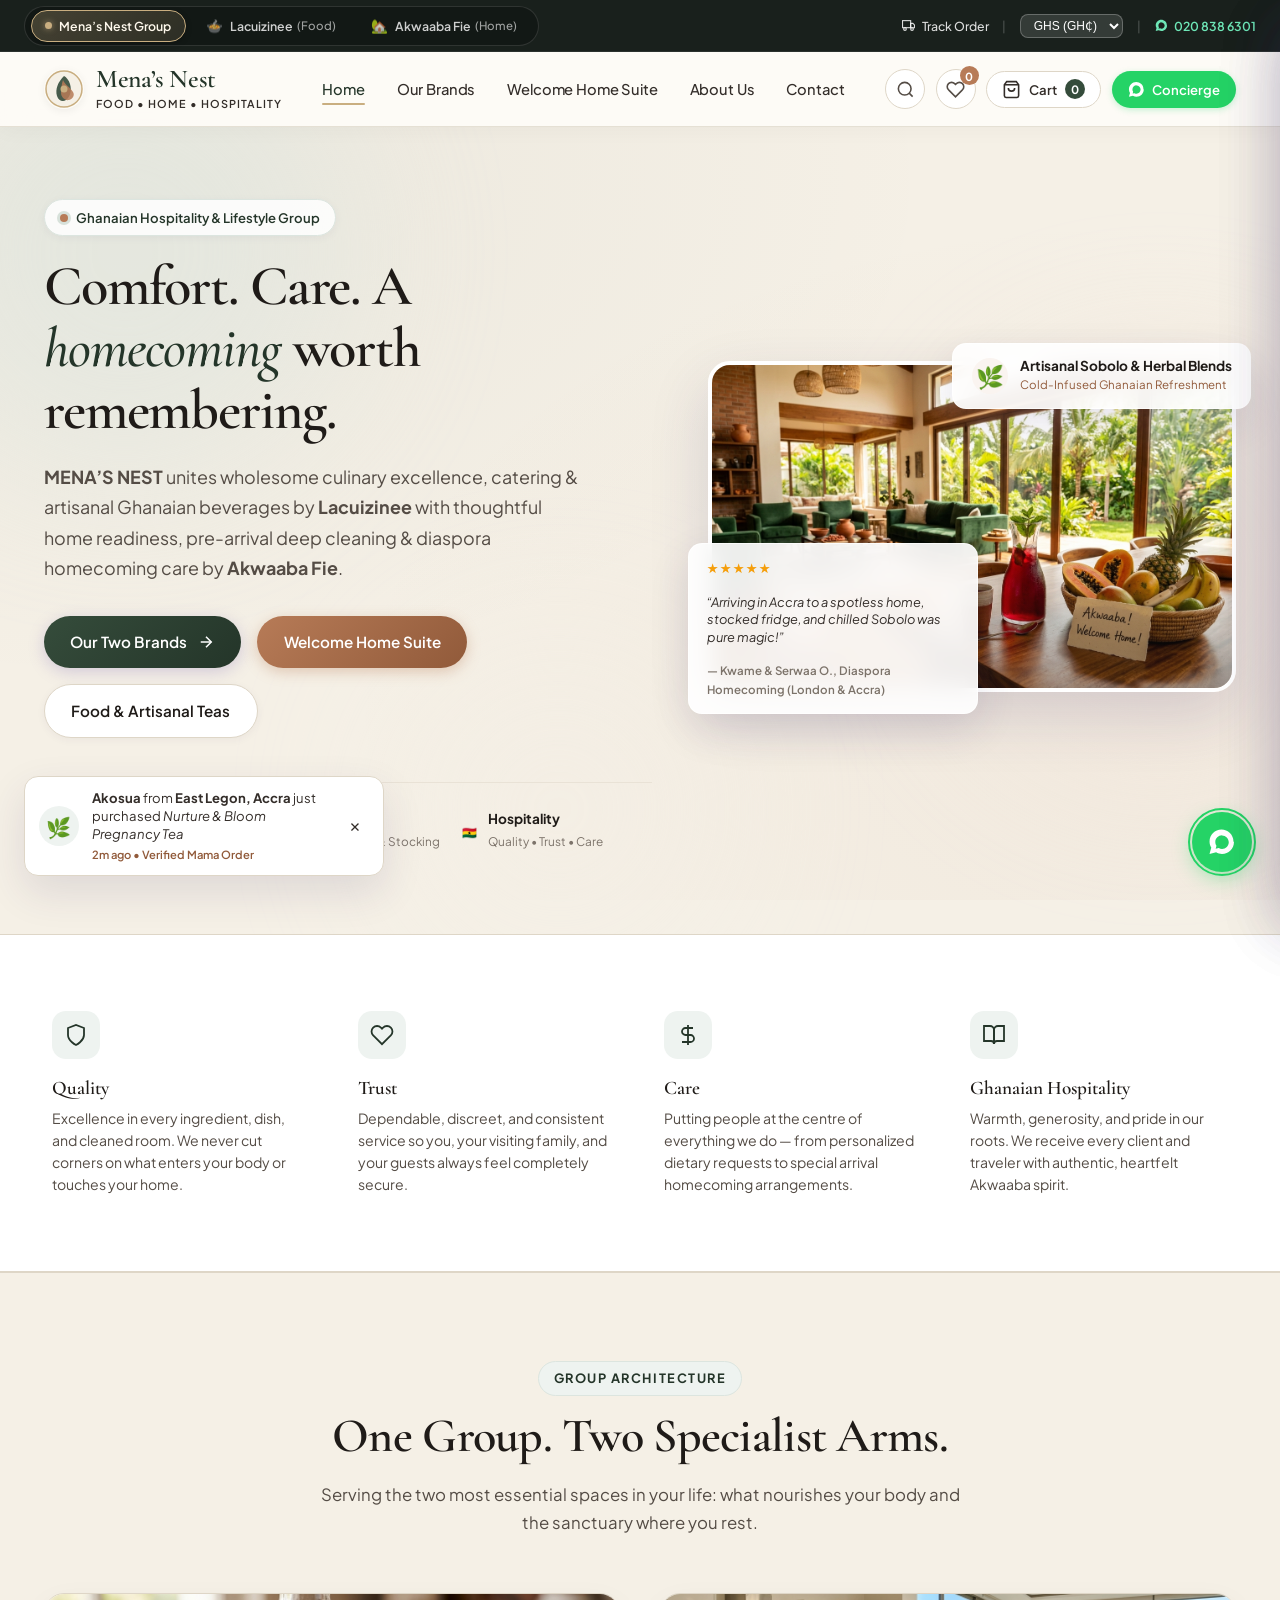
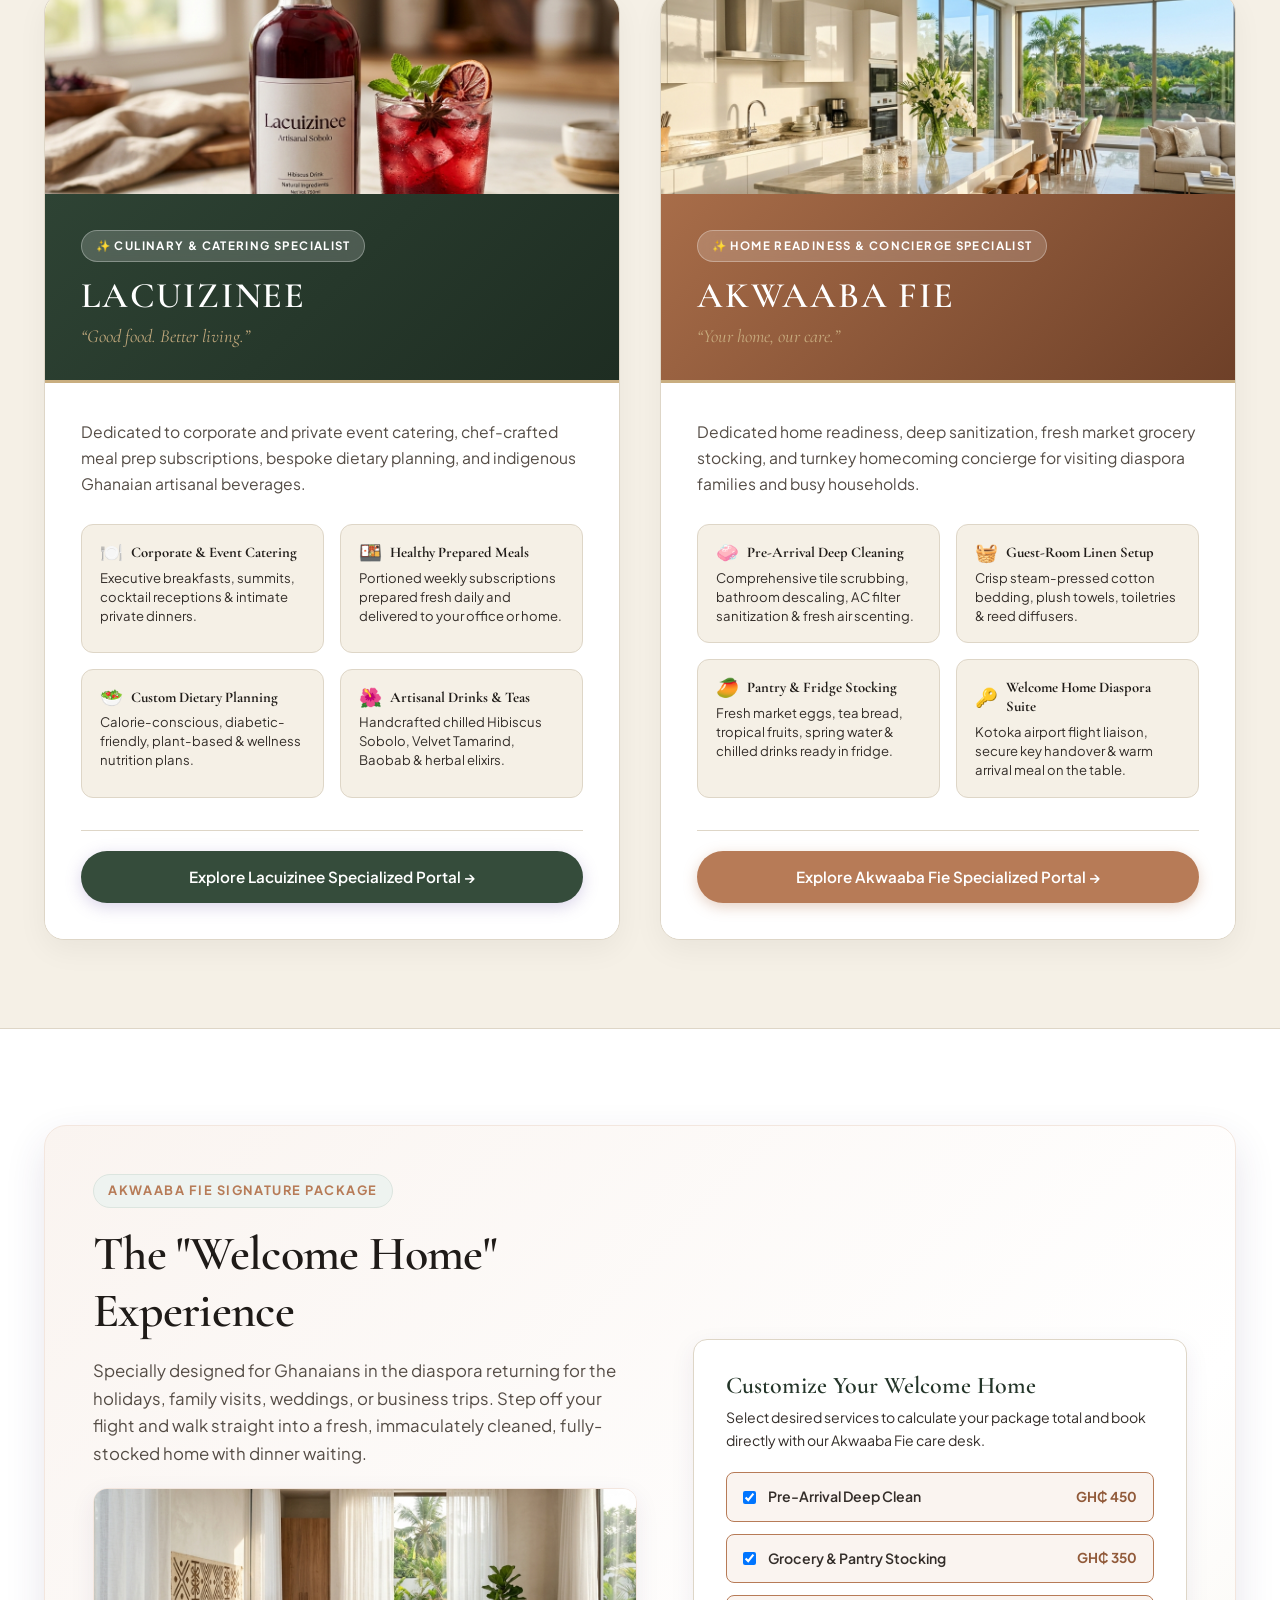
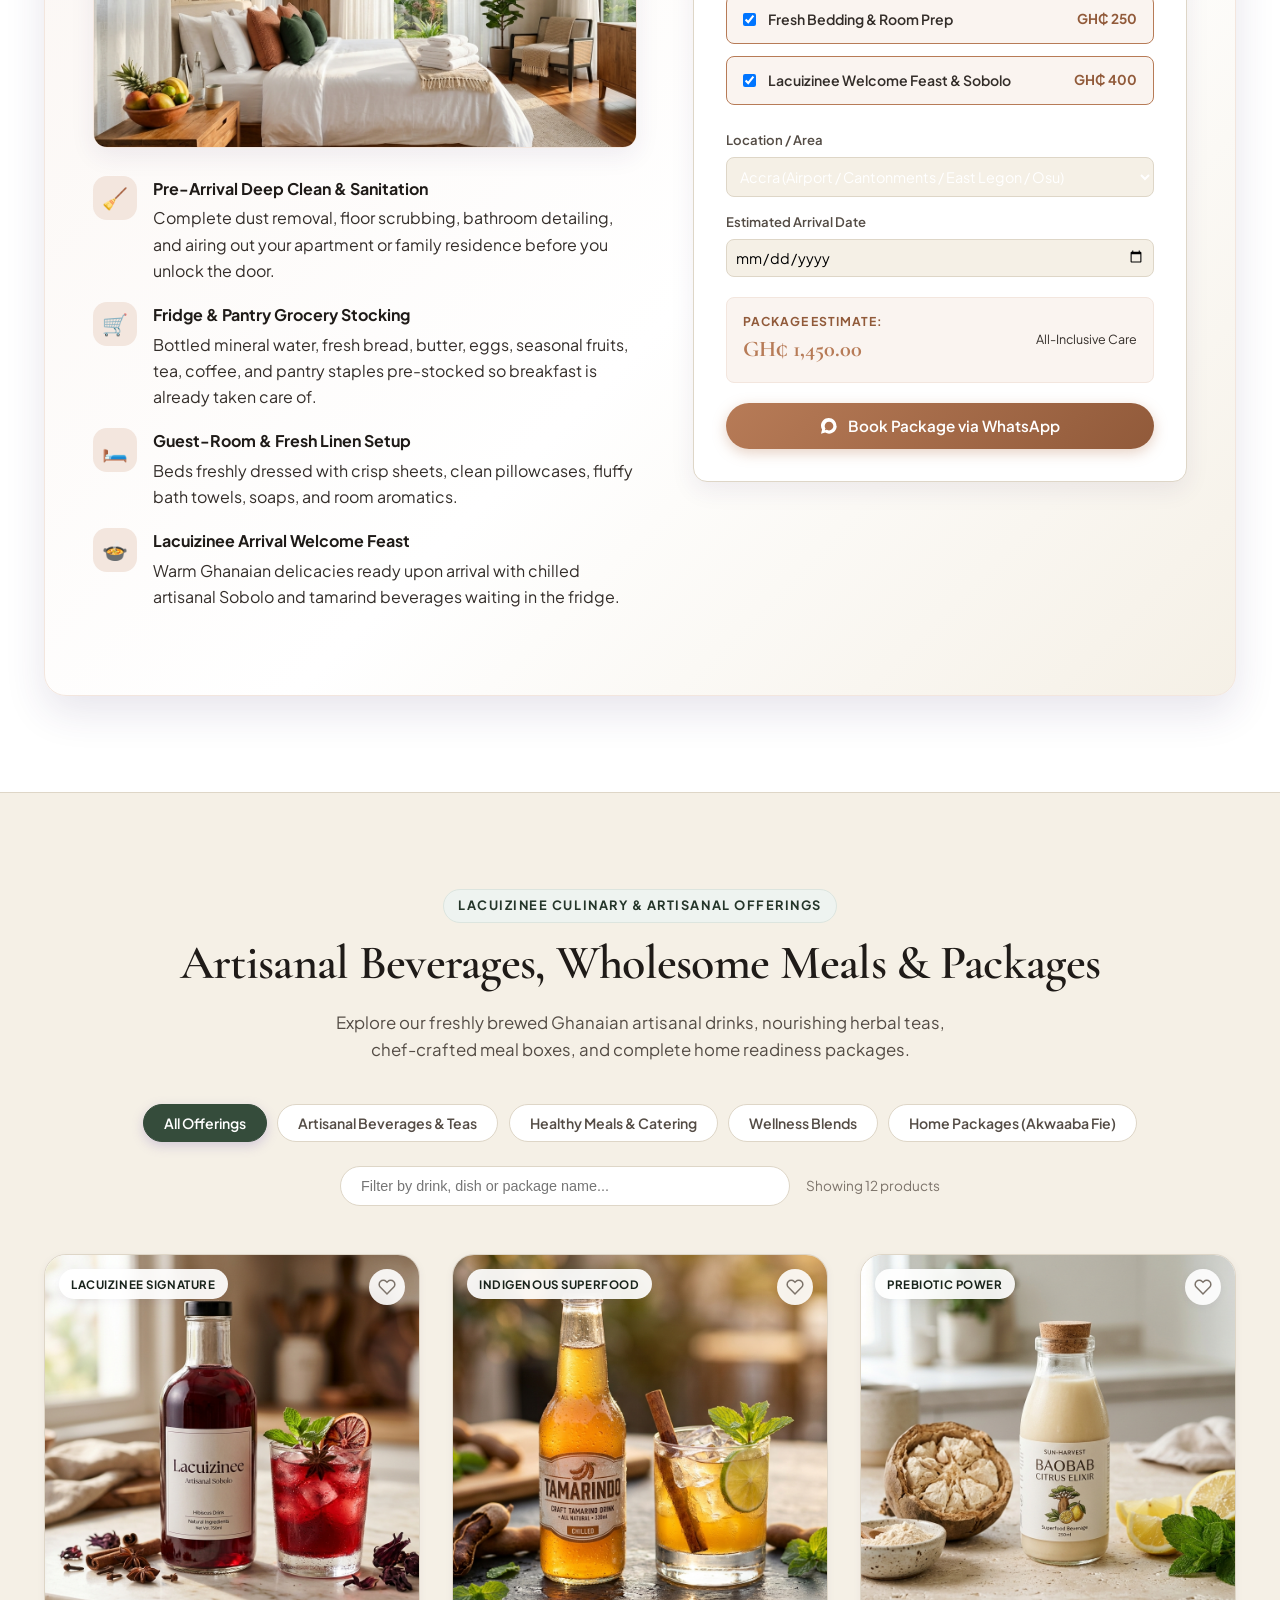
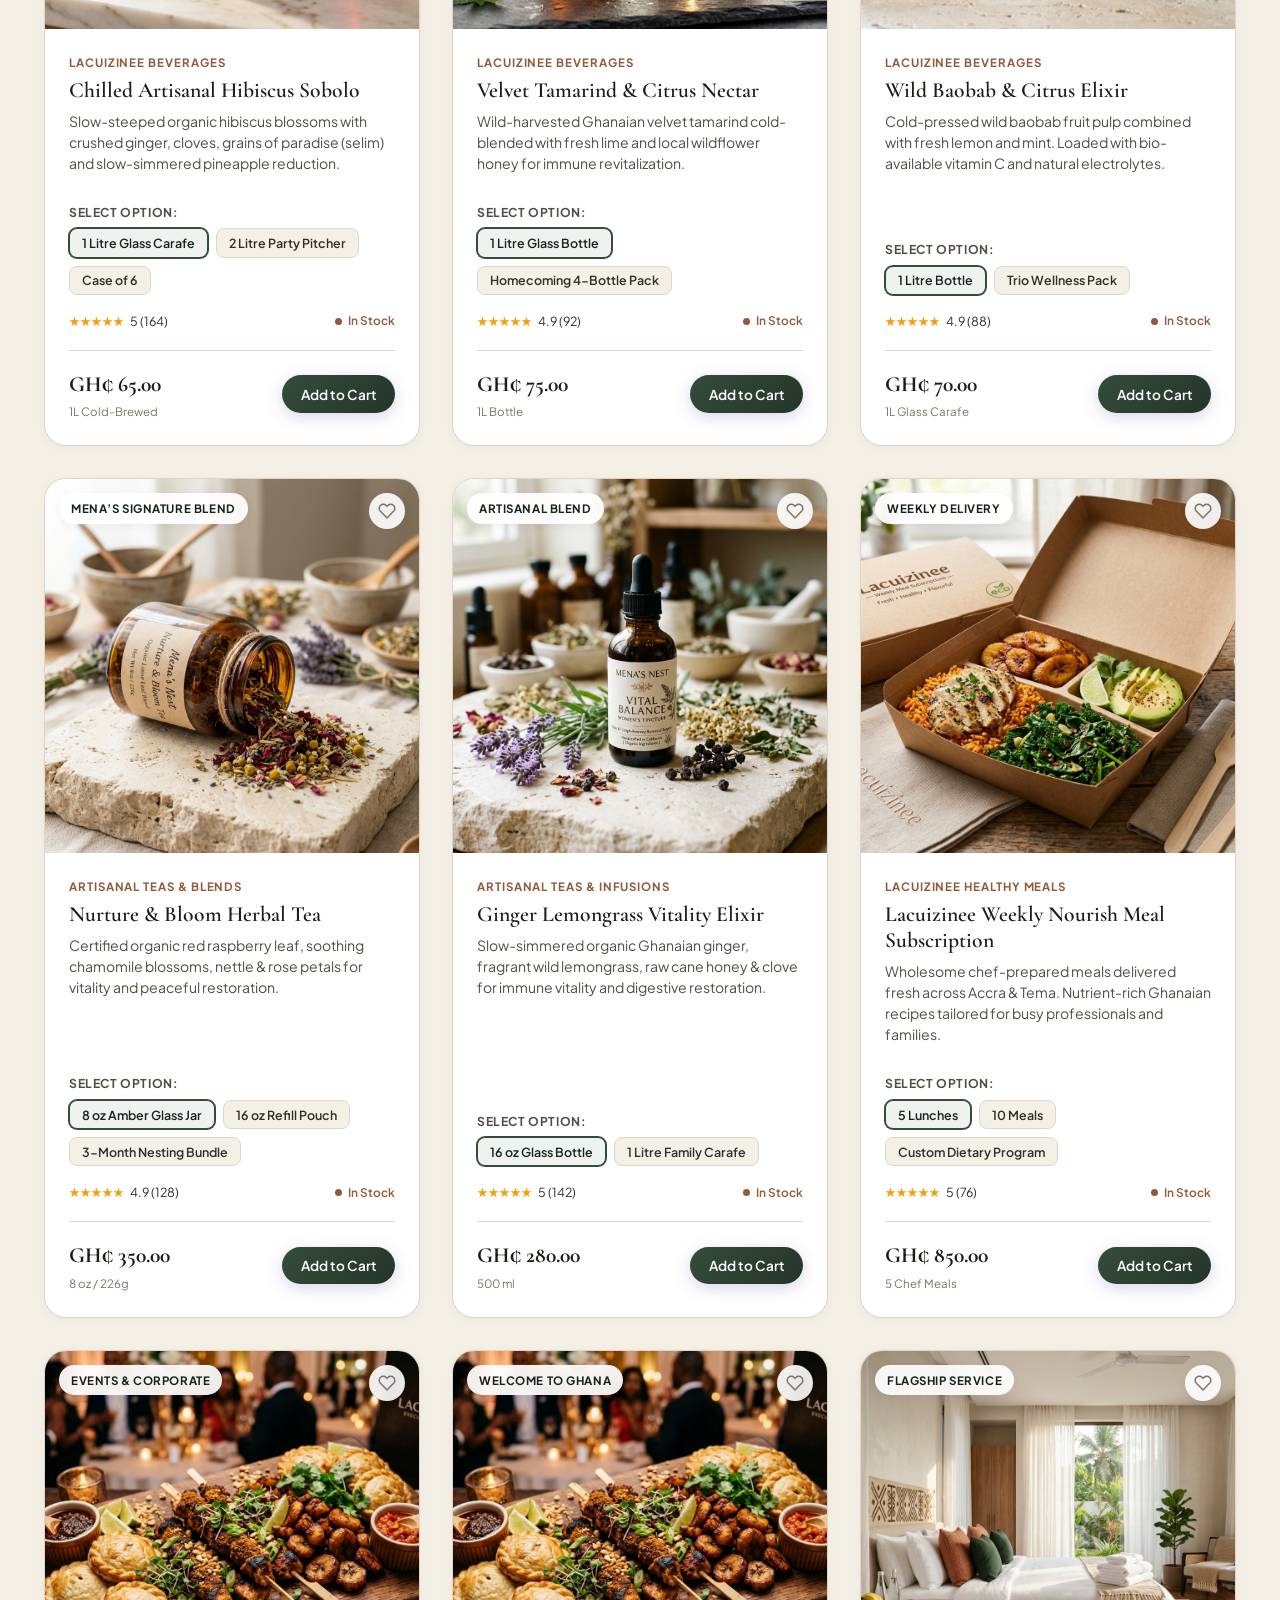
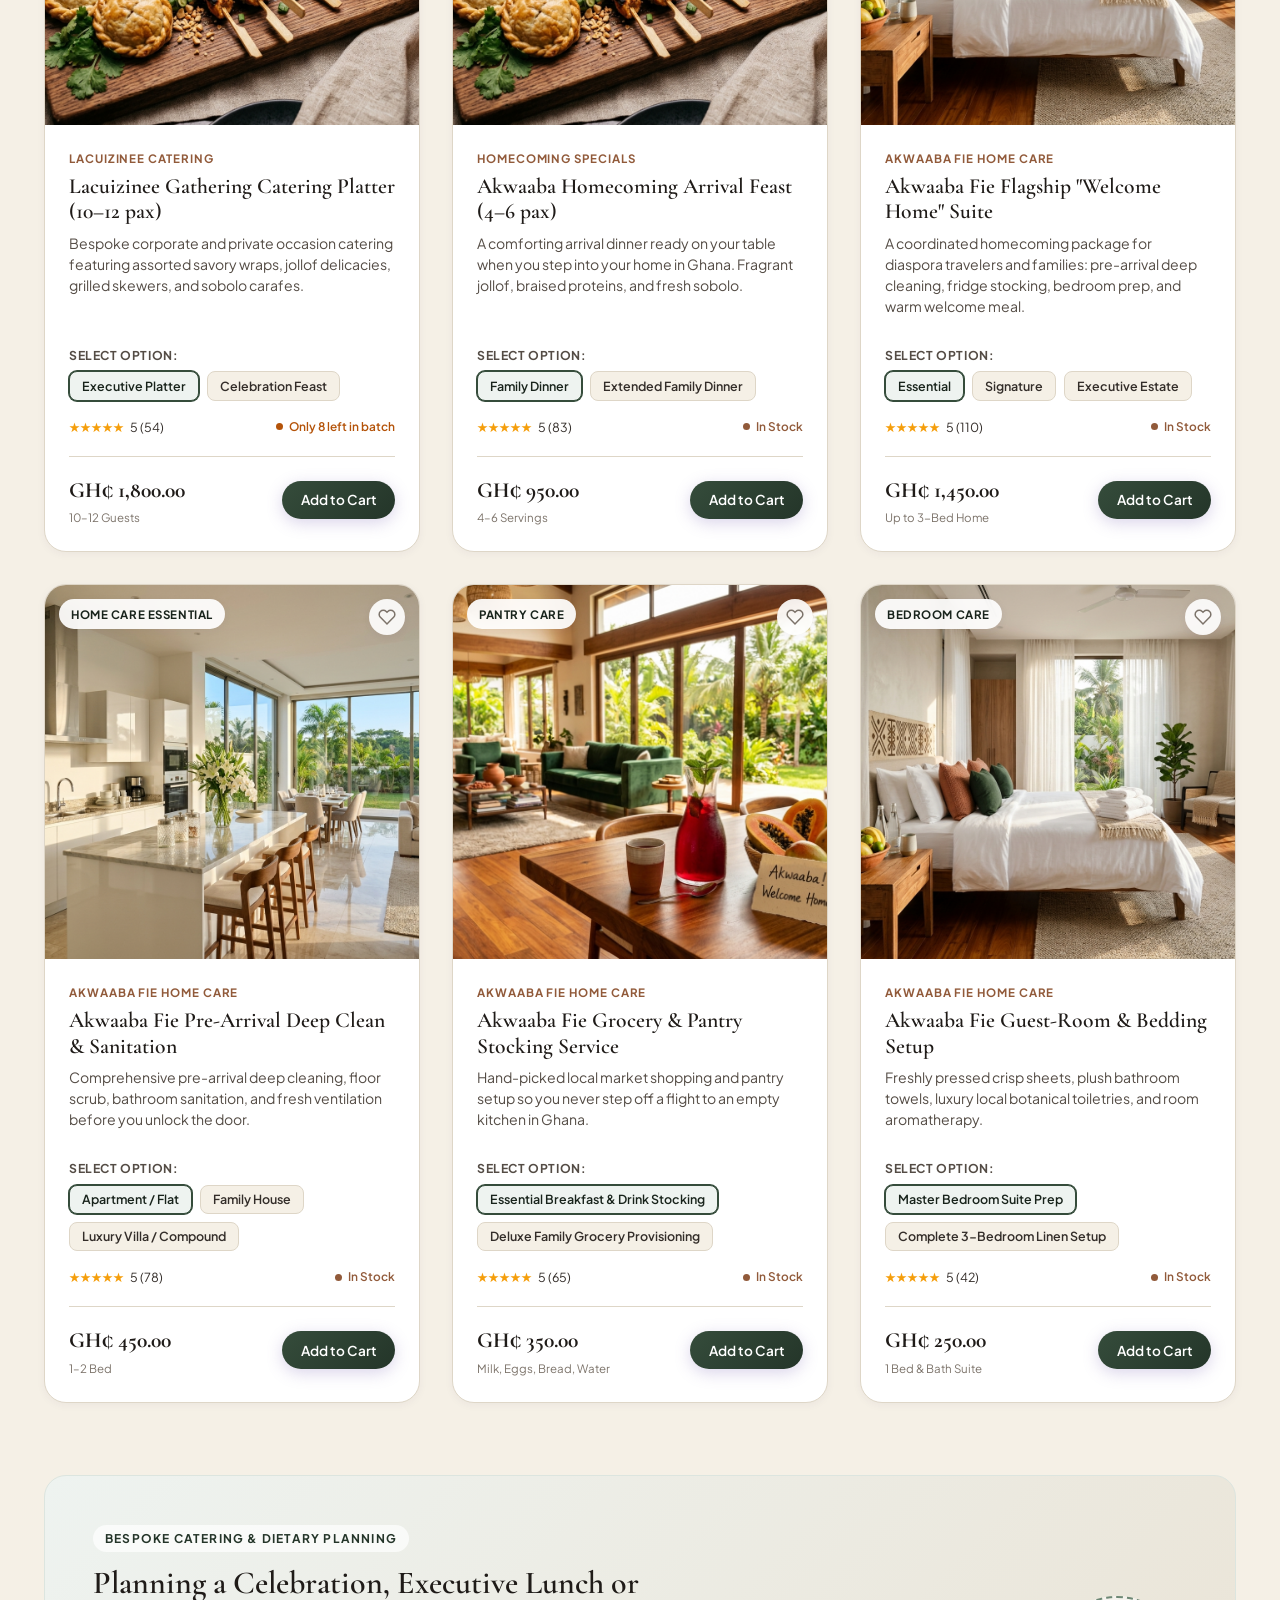
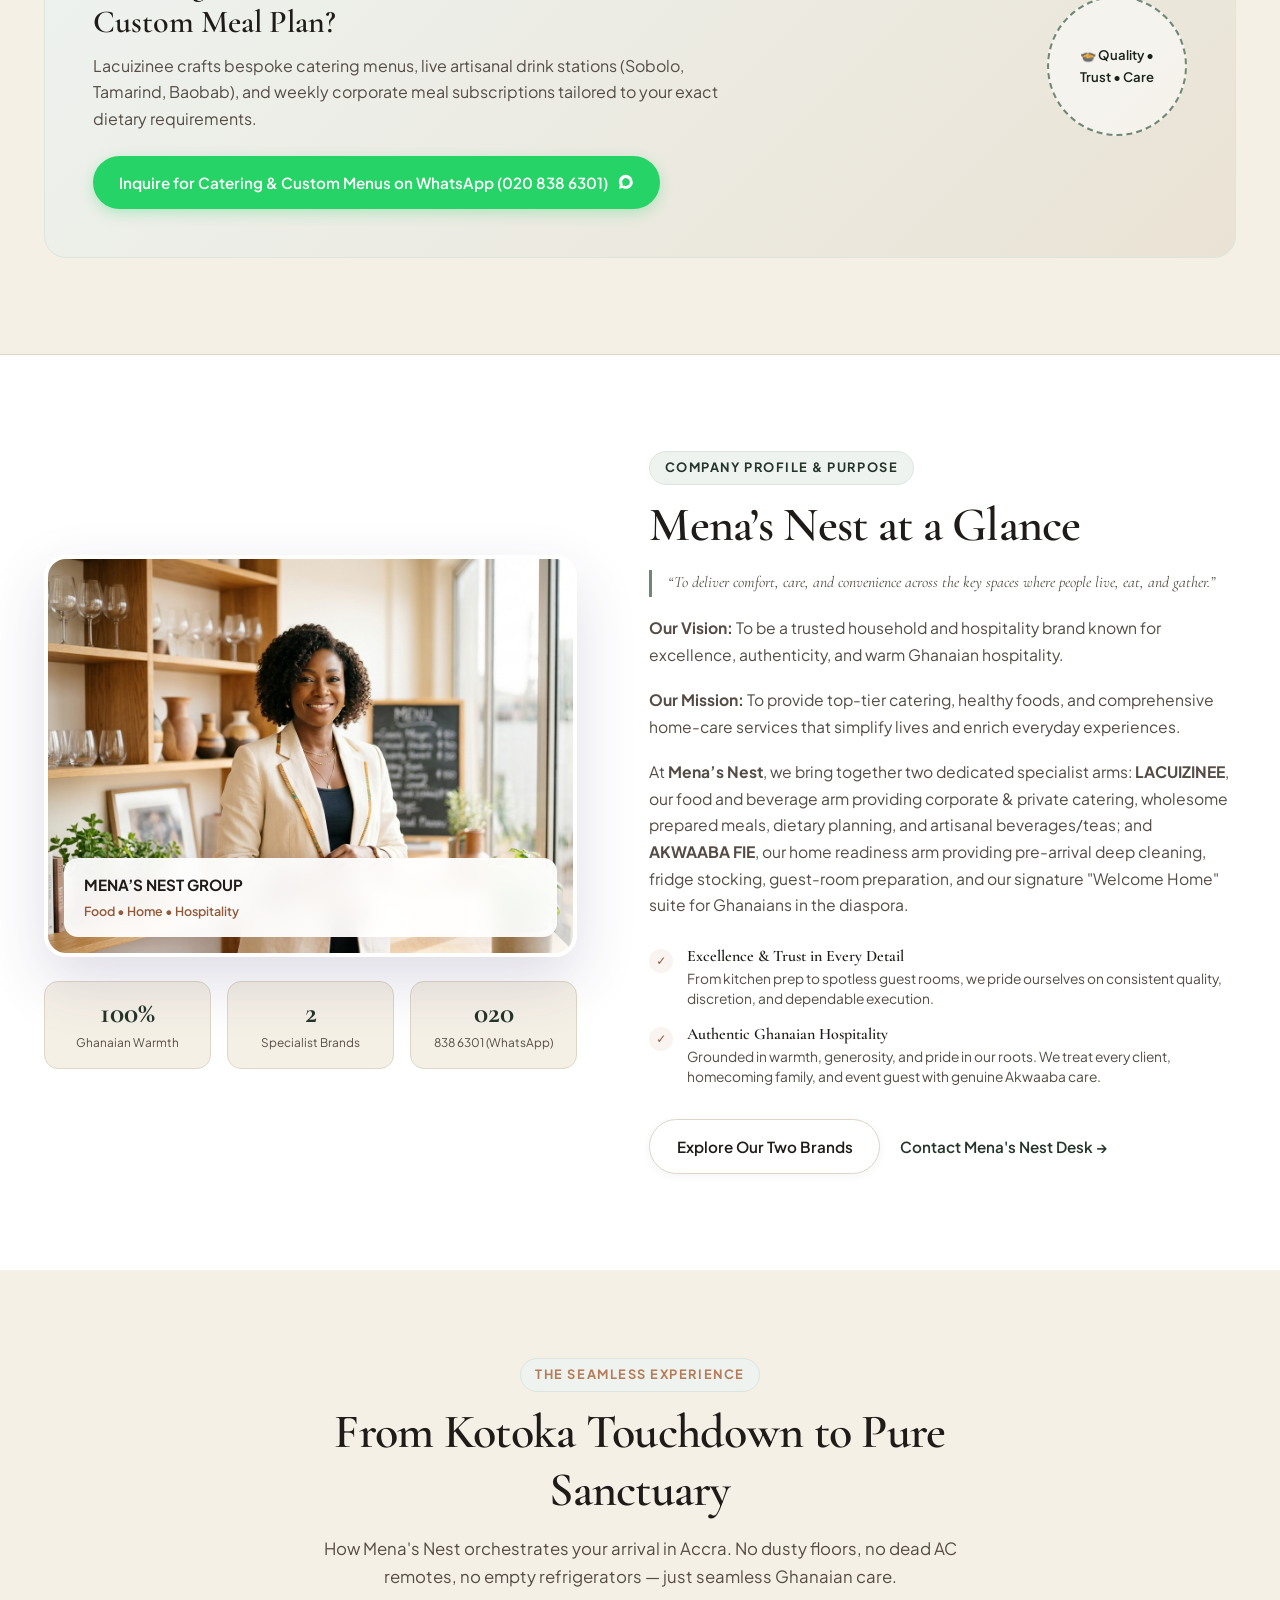
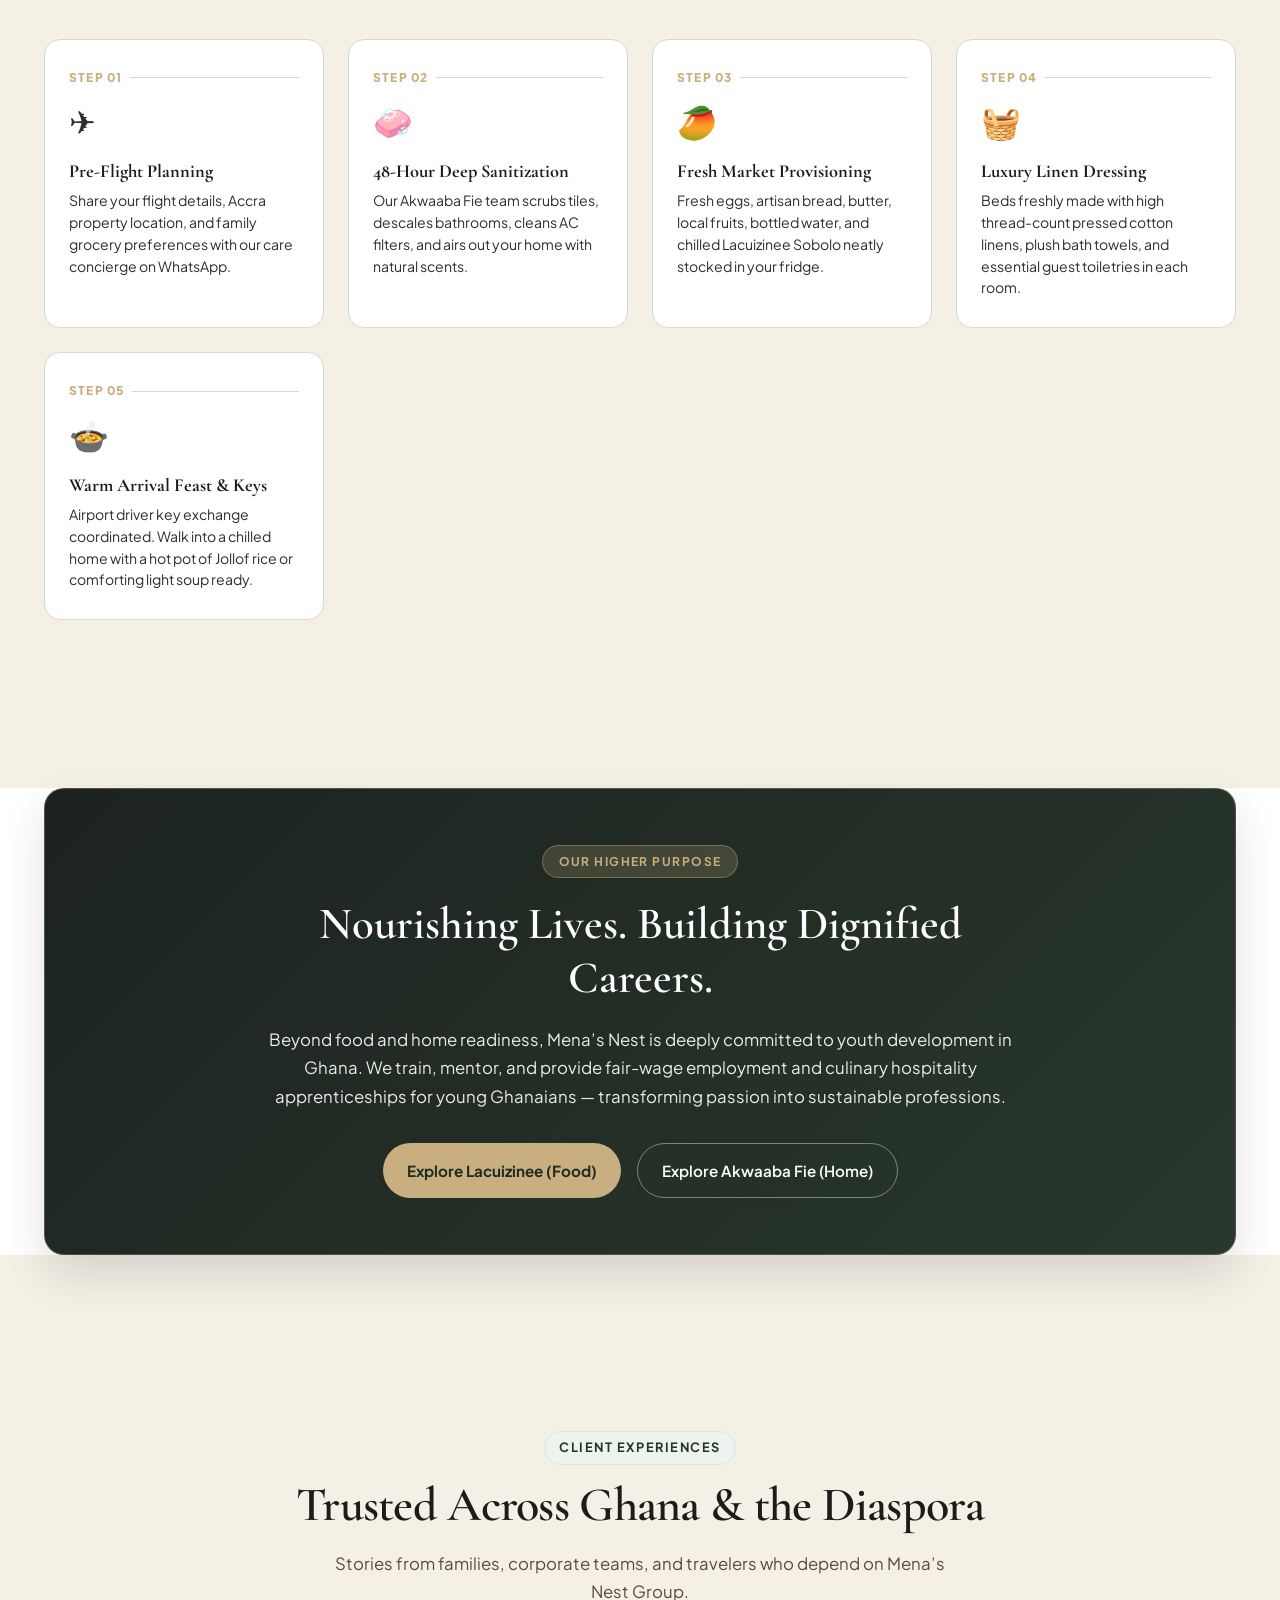
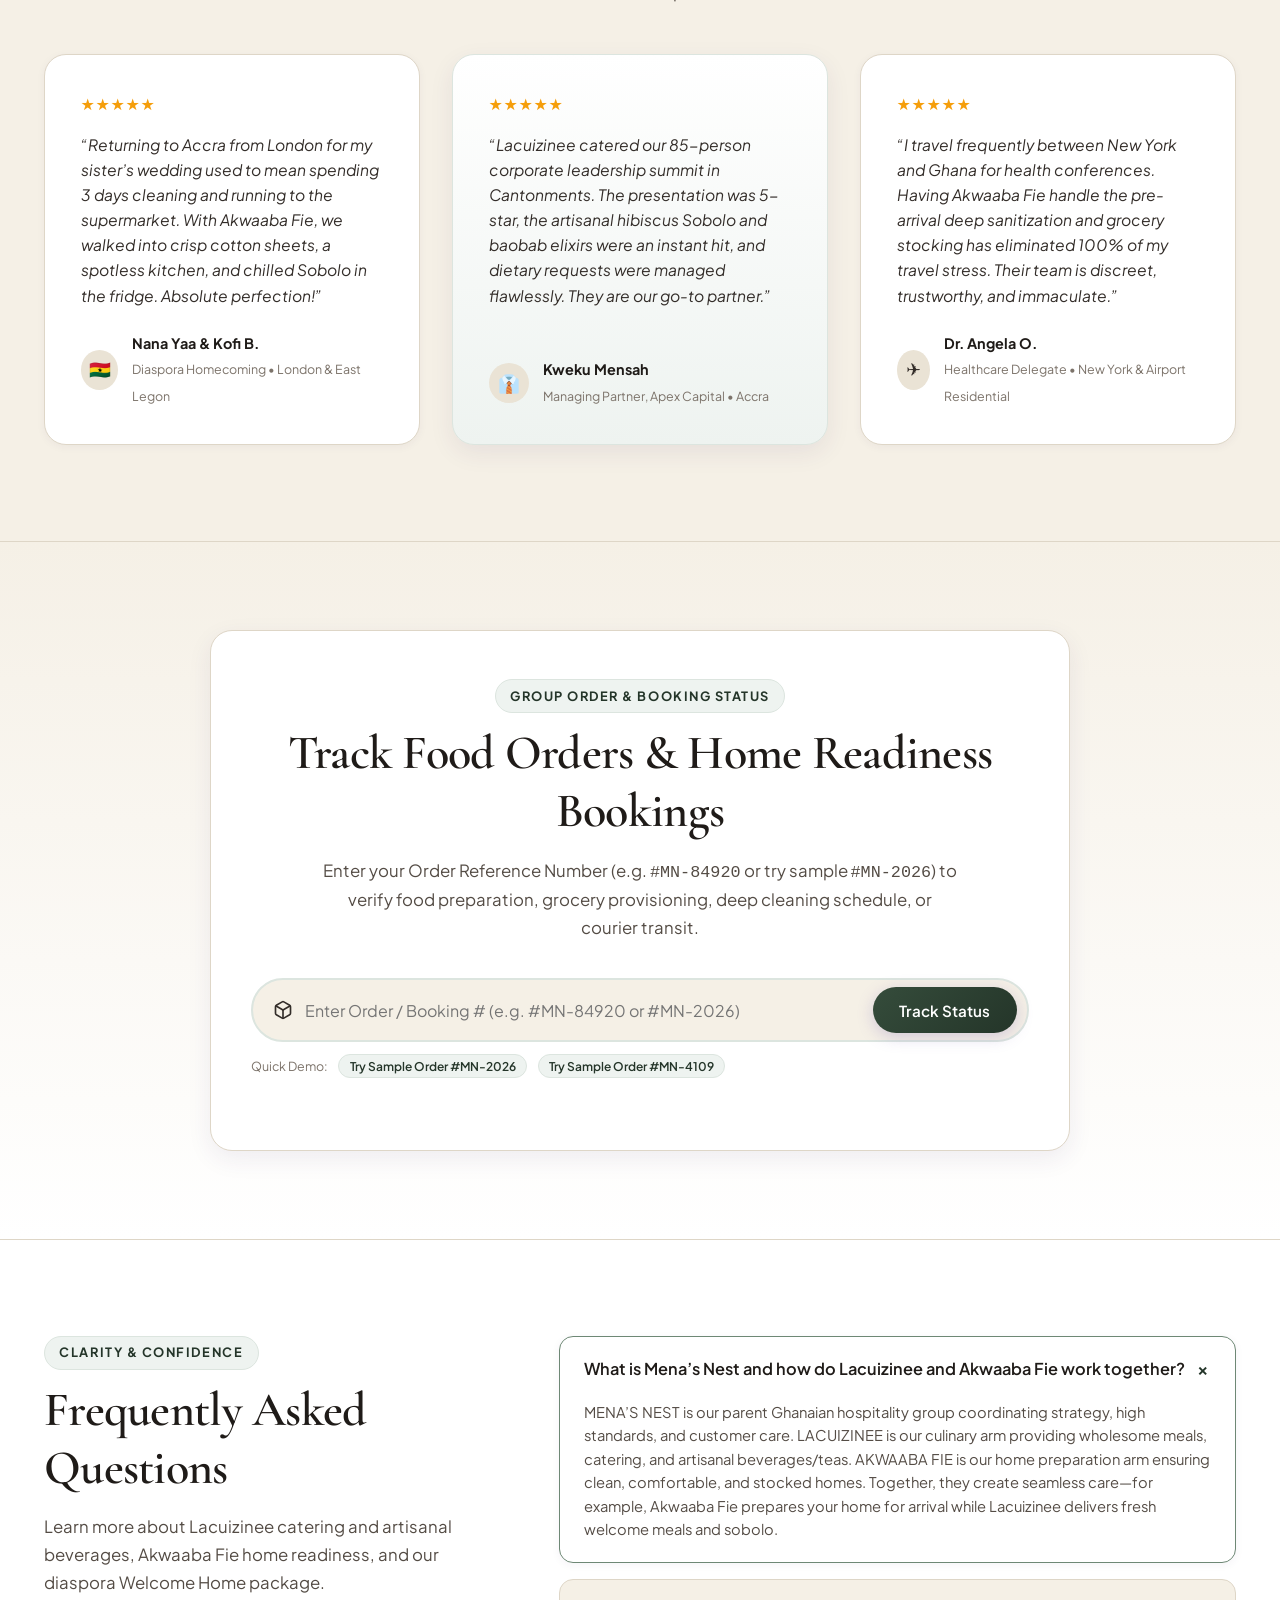
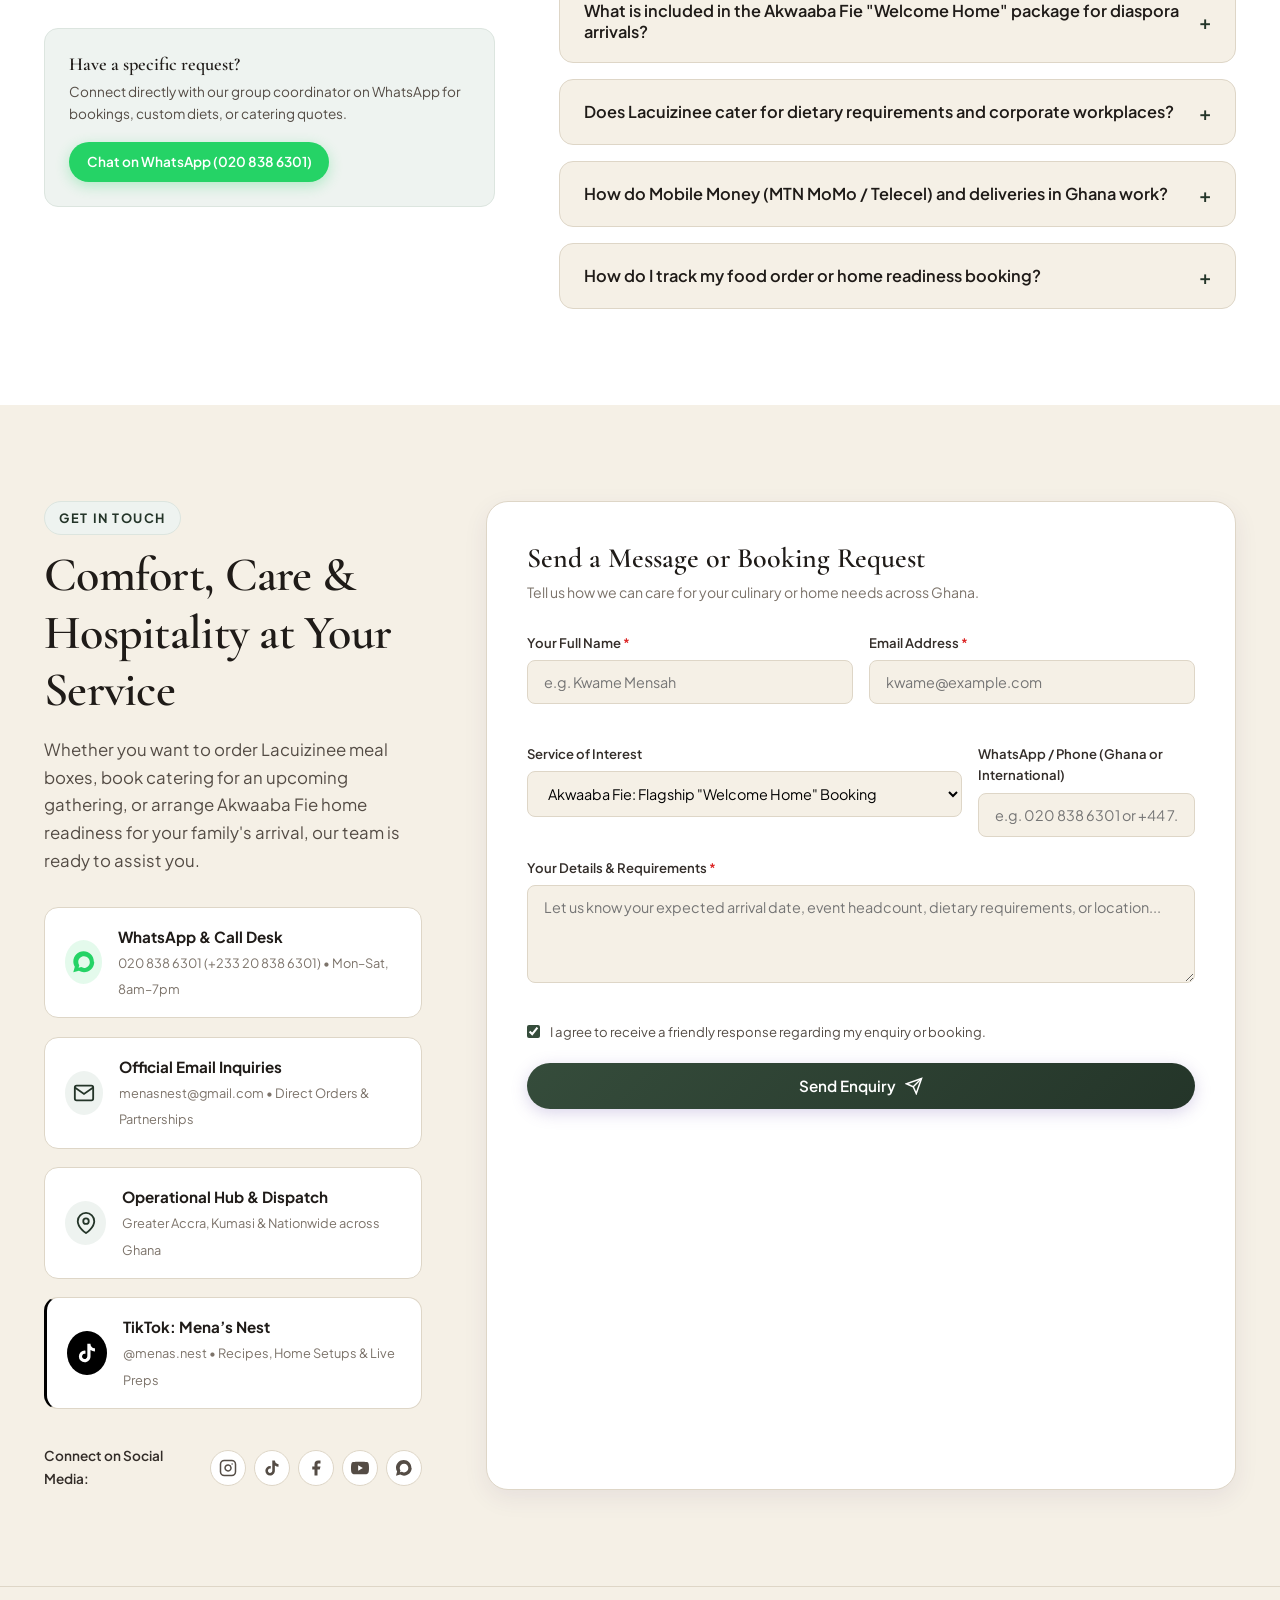
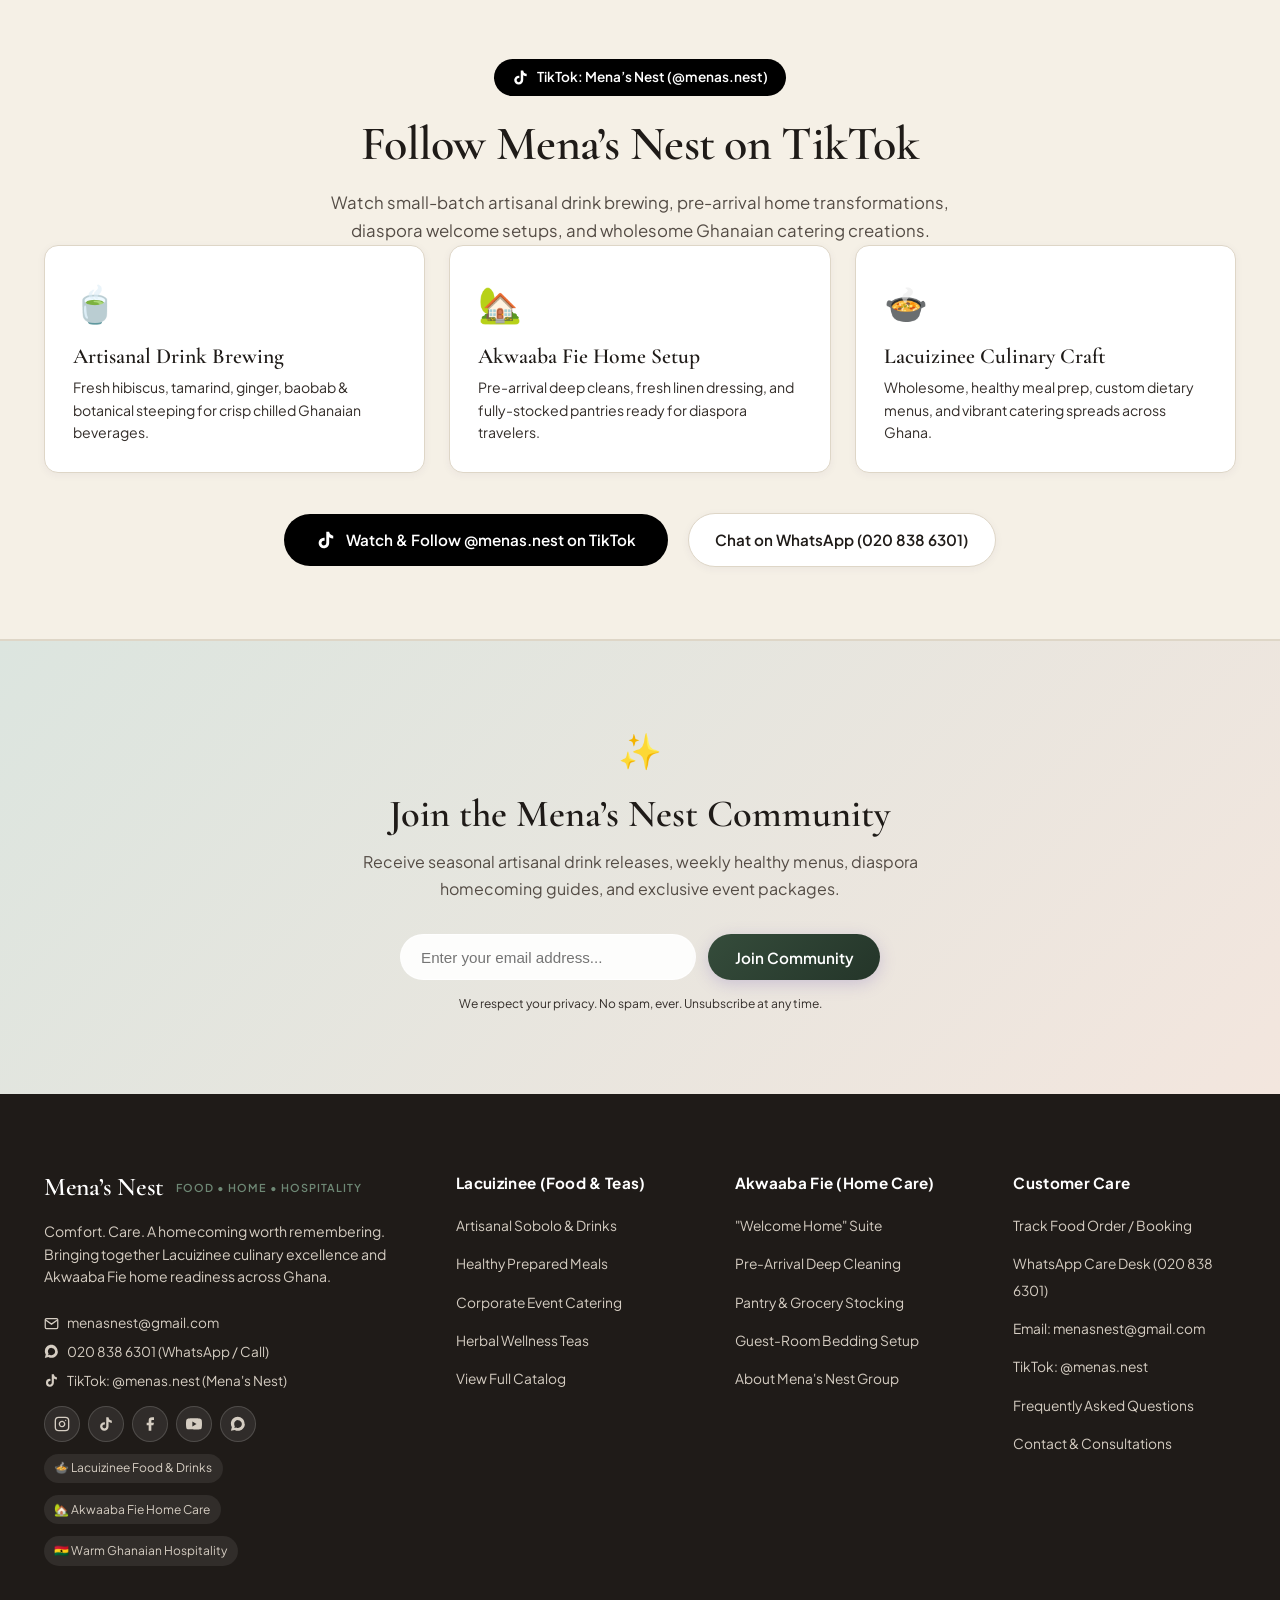
==== commit da735998: "feat(luxury-redesign): elevate brand showcase cards with 4-pillar grid, diaspora roadmap, impact ban" ====
--- a/index.html
+++ b/index.html
@@ -126,7 +126,6 @@
         </button>
       </div>
     </div>
-  </header>
 
     <!-- Quick Search Bar (Dropdown) -->
     <div class="search-dropdown-bar hidden" id="search-dropdown-bar">
@@ -309,36 +308,53 @@
               <img src="assets/images/sobolo-artisanal.jpg" alt="Lacuizinee artisanal beverages and catering craft" loading="lazy">
             </div>
             <div class="brand-card-header header-lacuizinee">
-              <span class="brand-tag-pill">Food & Beverage Specialist</span>
+              <span class="brand-tag-pill">✨ Culinary & Catering Specialist</span>
               <h3 class="brand-card-title">LACUIZINEE</h3>
               <p class="brand-tagline-quote">“Good food. Better living.”</p>
             </div>
             <div class="brand-card-body">
               <p class="brand-card-desc">
-                Dedicated to corporate and private catering, healthy prepared meals and subscriptions, custom dietary planning, and artisanal beverages & teas.
+                Dedicated to corporate and private event catering, chef-crafted meal prep subscriptions, bespoke dietary planning, and indigenous Ghanaian artisanal beverages.
               </p>
-              <ul class="brand-offerings-list">
-                <li>
-                  <svg width="18" height="18" viewBox="0 0 24 24" fill="none" stroke="currentColor" stroke-width="2.5"><polyline points="20 6 9 17 4 12"></polyline></svg>
-                  <span><strong>Corporate & Private Event Catering:</strong> Tailored breakfast, executive lunch platters, cocktail bites & celebrations.</span>
-                </li>
-                <li>
-                  <svg width="18" height="18" viewBox="0 0 24 24" fill="none" stroke="currentColor" stroke-width="2.5"><polyline points="20 6 9 17 4 12"></polyline></svg>
-                  <span><strong>Healthy Prepared Meals:</strong> Nutrient-dense daily meal subscriptions & portioned wholesome boxes.</span>
-                </li>
-                <li>
-                  <svg width="18" height="18" viewBox="0 0 24 24" fill="none" stroke="currentColor" stroke-width="2.5"><polyline points="20 6 9 17 4 12"></polyline></svg>
-                  <span><strong>Custom Dietary Planning:</strong> Calorie-conscious, vegan, diabetic-friendly, and trimester support menus.</span>
-                </li>
-                <li>
-                  <svg width="18" height="18" viewBox="0 0 24 24" fill="none" stroke="currentColor" stroke-width="2.5"><polyline points="20 6 9 17 4 12"></polyline></svg>
-                  <span><strong>Artisanal Beverages & Teas:</strong> Signature chilled Sobolo, Tamarind, Baobab, fresh lemonade & botanical infusions.</span>
-                </li>
-              </ul>
+              
+              <!-- 4-Pillar Luxury Grid -->
+              <div class="brand-pillars-grid">
+                <div class="pillar-item">
+                  <div class="pillar-header">
+                    <span class="pillar-icon">🍽️</span>
+                    <h4 class="pillar-title">Corporate & Event Catering</h4>
+                  </div>
+                  <p class="pillar-desc">Executive breakfasts, summits, cocktail receptions & intimate private dinners.</p>
+                </div>
+
+                <div class="pillar-item">
+                  <div class="pillar-header">
+                    <span class="pillar-icon">🍱</span>
+                    <h4 class="pillar-title">Healthy Prepared Meals</h4>
+                  </div>
+                  <p class="pillar-desc">Portioned weekly subscriptions prepared fresh daily and delivered to your office or home.</p>
+                </div>
+
+                <div class="pillar-item">
+                  <div class="pillar-header">
+                    <span class="pillar-icon">🥗</span>
+                    <h4 class="pillar-title">Custom Dietary Planning</h4>
+                  </div>
+                  <p class="pillar-desc">Calorie-conscious, diabetic-friendly, plant-based & wellness nutrition plans.</p>
+                </div>
+
+                <div class="pillar-item">
+                  <div class="pillar-header">
+                    <span class="pillar-icon">🌺</span>
+                    <h4 class="pillar-title">Artisanal Drinks & Teas</h4>
+                  </div>
+                  <p class="pillar-desc">Handcrafted chilled Hibiscus Sobolo, Velvet Tamarind, Baobab & herbal elixirs.</p>
+                </div>
+              </div>
+
               <div class="brand-card-footer">
-                <a href="lacuizinee.html" class="btn btn-primary w-full">
-                  <span>Enter Lacuizinee Specialized Portal</span>
-                  <svg width="16" height="16" viewBox="0 0 24 24" fill="none" stroke="currentColor" stroke-width="2"><path d="M5 12h14"></path><path d="m12 5 7 7-7 7"></path></svg>
+                <a href="lacuizinee.html" class="btn btn-primary w-full" style="background: var(--color-forest-green); border-color: var(--color-forest-green); padding: 0.85rem 1.25rem;">
+                  <span>Explore Lacuizinee Specialized Portal →</span>
                 </a>
               </div>
             </div>
@@ -350,36 +366,53 @@
               <img src="assets/images/pre-arrival-cleaning.jpg" alt="Akwaaba Fie home readiness and spotless cleaning" loading="lazy">
             </div>
             <div class="brand-card-header header-akwaaba">
-              <span class="brand-tag-pill">Home Readiness & Care Specialist</span>
+              <span class="brand-tag-pill">✨ Home Readiness & Concierge Specialist</span>
               <h3 class="brand-card-title">AKWAABA FIE</h3>
               <p class="brand-tagline-quote">“Your home, our care.”</p>
             </div>
             <div class="brand-card-body">
               <p class="brand-card-desc">
-                Dedicated home readiness, deep cleaning, and hospitality support for visiting families, diaspora homecomings, short-stay hosts, and busy households across Ghana.
+                Dedicated home readiness, deep sanitization, fresh market grocery stocking, and turnkey homecoming concierge for visiting diaspora families and busy households.
               </p>
-              <ul class="brand-offerings-list">
-                <li>
-                  <svg width="18" height="18" viewBox="0 0 24 24" fill="none" stroke="currentColor" stroke-width="2.5"><polyline points="20 6 9 17 4 12"></polyline></svg>
-                  <span><strong>Pre-Arrival Deep Cleaning & Refresh:</strong> Scrubbing, dust removal, bathroom sanitation, and fresh ventilation.</span>
-                </li>
-                <li>
-                  <svg width="18" height="18" viewBox="0 0 24 24" fill="none" stroke="currentColor" stroke-width="2.5"><polyline points="20 6 9 17 4 12"></polyline></svg>
-                  <span><strong>Home Setup & Stocking:</strong> Fridge and pantry grocery stocking from local markets, so you never arrive to an empty kitchen.</span>
-                </li>
-                <li>
-                  <svg width="18" height="18" viewBox="0 0 24 24" fill="none" stroke="currentColor" stroke-width="2.5"><polyline points="20 6 9 17 4 12"></polyline></svg>
-                  <span><strong>Guest-Room Preparation:</strong> Freshly pressed bed linens, luxury bath towels, and essential toiletries set up for visiting kin.</span>
-                </li>
-                <li>
-                  <svg width="18" height="18" viewBox="0 0 24 24" fill="none" stroke="currentColor" stroke-width="2.5"><polyline points="20 6 9 17 4 12"></polyline></svg>
-                  <span><strong>Flagship "Welcome Home" Package:</strong> The complete turnkey arrival experience for Ghanaians in the diaspora.</span>
-                </li>
-              </ul>
+              
+              <!-- 4-Pillar Luxury Grid -->
+              <div class="brand-pillars-grid">
+                <div class="pillar-item">
+                  <div class="pillar-header">
+                    <span class="pillar-icon">🧼</span>
+                    <h4 class="pillar-title">Pre-Arrival Deep Cleaning</h4>
+                  </div>
+                  <p class="pillar-desc">Comprehensive tile scrubbing, bathroom descaling, AC filter sanitization & fresh air scenting.</p>
+                </div>
+
+                <div class="pillar-item">
+                  <div class="pillar-header">
+                    <span class="pillar-icon">🧺</span>
+                    <h4 class="pillar-title">Guest-Room Linen Setup</h4>
+                  </div>
+                  <p class="pillar-desc">Crisp steam-pressed cotton bedding, plush towels, toiletries & reed diffusers.</p>
+                </div>
+
+                <div class="pillar-item">
+                  <div class="pillar-header">
+                    <span class="pillar-icon">🥭</span>
+                    <h4 class="pillar-title">Pantry & Fridge Stocking</h4>
+                  </div>
+                  <p class="pillar-desc">Fresh market eggs, tea bread, tropical fruits, spring water & chilled drinks ready in fridge.</p>
+                </div>
+
+                <div class="pillar-item">
+                  <div class="pillar-header">
+                    <span class="pillar-icon">🔑</span>
+                    <h4 class="pillar-title">Welcome Home Diaspora Suite</h4>
+                  </div>
+                  <p class="pillar-desc">Kotoka airport flight liaison, secure key handover & warm arrival meal on the table.</p>
+                </div>
+              </div>
+
               <div class="brand-card-footer">
-                <a href="akwaaba-fie.html" class="btn btn-terracotta w-full">
-                  <span>Enter Akwaaba Fie Specialized Portal</span>
-                  <svg width="16" height="16" viewBox="0 0 24 24" fill="none" stroke="currentColor" stroke-width="2"><path d="M5 12h14"></path><path d="m12 5 7 7-7 7"></path></svg>
+                <a href="akwaaba-fie.html" class="btn btn-terracotta w-full" style="background: var(--color-terracotta); border-color: var(--color-terracotta); padding: 0.85rem 1.25rem;">
+                  <span>Explore Akwaaba Fie Specialized Portal →</span>
                 </a>
               </div>
             </div>
@@ -638,67 +671,80 @@
       </div>
     </section>
 
-    <!-- WELLNESS AND LEARNING HUB -->
-    <section class="wellness-hub-section" id="wellness-hub">
+    <!-- DIASPORA HOMECOMING ROADMAP: FROM KOTOKA TO SANCTUARY -->
+    <section class="homecoming-roadmap-section" id="roadmap" style="padding: 5.5rem 1rem; background: var(--color-cream-warm);">
       <div class="container">
-        <div class="section-header text-center">
-          <span class="section-eyebrow">Evidence-Informed Education</span>
-          <h2 class="section-title">The Maternal & Child Wellness Hub</h2>
+        <div class="section-header text-center" style="max-width: 800px; margin: 0 auto 3rem;">
+          <span class="section-eyebrow" style="color: var(--color-terracotta);">The Seamless Experience</span>
+          <h2 class="section-title">From Kotoka Touchdown to Pure Sanctuary</h2>
           <p class="section-desc">
-            Empowering mothers and families with reliable, gentle botanical knowledge, trimester guides, and responsible home practices.
+            How Mena's Nest orchestrates your arrival in Accra. No dusty floors, no dead AC remotes, no empty refrigerators — just seamless Ghanaian care.
           </p>
         </div>
 
-        <!-- Article Filter Pills -->
-        <div class="article-filter-pills" id="article-filter-pills">
-          <button class="filter-pill active" data-hub-cat="all">All Articles</button>
-          <button class="filter-pill" data-hub-cat="pregnancy">Pregnancy Care</button>
-          <button class="filter-pill" data-hub-cat="lactation">Breastfeeding & Postpartum</button>
-          <button class="filter-pill" data-hub-cat="children">Children's Wellbeing</button>
-          <button class="filter-pill" data-hub-cat="herbs">Herbal Guides</button>
-        </div>
-
-        <!-- Articles Grid -->
-        <div class="articles-grid" id="articles-grid">
-          <!-- Dynamically populated via app.js -->
-        </div>
-
-        <div class="wellness-disclaimer-card">
-          <div class="disclaimer-icon">💡</div>
-          <div class="disclaimer-text">
-            <strong>Responsible Wellness Note:</strong> Educational content and herbal formulations provided by Mena’s Nest are intended for general nutritional and botanical wellbeing. They are not intended to diagnose, treat, cure, or substitute individual medical advice from your OB-GYN, midwife, or pediatrician.
+        <div class="timeline-grid">
+          <!-- Step 1 -->
+          <div class="timeline-step-card">
+            <span class="timeline-step-num">Step 01</span>
+            <div class="timeline-step-icon">✈️</div>
+            <h4 class="timeline-step-title">Pre-Flight Planning</h4>
+            <p class="timeline-step-desc">Share your flight details, Accra property location, and family grocery preferences with our care concierge on WhatsApp.</p>
+          </div>
+
+          <!-- Step 2 -->
+          <div class="timeline-step-card">
+            <span class="timeline-step-num">Step 02</span>
+            <div class="timeline-step-icon">🧼</div>
+            <h4 class="timeline-step-title">48-Hour Deep Sanitization</h4>
+            <p class="timeline-step-desc">Our Akwaaba Fie team scrubs tiles, descales bathrooms, cleans AC filters, and airs out your home with natural scents.</p>
+          </div>
+
+          <!-- Step 3 -->
+          <div class="timeline-step-card">
+            <span class="timeline-step-num">Step 03</span>
+            <div class="timeline-step-icon">🥭</div>
+            <h4 class="timeline-step-title">Fresh Market Provisioning</h4>
+            <p class="timeline-step-desc">Fresh eggs, artisan bread, butter, local fruits, bottled water, and chilled Lacuizinee Sobolo neatly stocked in your fridge.</p>
+          </div>
+
+          <!-- Step 4 -->
+          <div class="timeline-step-card">
+            <span class="timeline-step-num">Step 04</span>
+            <div class="timeline-step-icon">🧺</div>
+            <h4 class="timeline-step-title">Luxury Linen Dressing</h4>
+            <p class="timeline-step-desc">Beds freshly made with high thread-count pressed cotton linens, plush bath towels, and essential guest toiletries in each room.</p>
+          </div>
+
+          <!-- Step 5 -->
+          <div class="timeline-step-card">
+            <span class="timeline-step-num">Step 05</span>
+            <div class="timeline-step-icon">🍲</div>
+            <h4 class="timeline-step-title">Warm Arrival Feast & Keys</h4>
+            <p class="timeline-step-desc">Airport driver key exchange coordinated. Walk into a chilled home with a hot pot of Jollof rice or comforting light soup ready.</p>
           </div>
         </div>
       </div>
     </section>
 
-    <!-- BOTANICAL HERB GLOSSARY SECTION -->
-    <section class="glossary-section" id="herb-glossary">
+    <!-- CORPORATE PURPOSE & SOCIAL IMPACT BANNER -->
+    <section class="purpose-section" style="padding: 0 1rem; background: #FFFFFF;">
       <div class="container">
-        <div class="section-header text-center">
-          <span class="section-eyebrow">Transparent Sourcing</span>
-          <h2 class="section-title">Our Botanical Herb Glossary</h2>
-          <p class="section-desc">
-            Understand the exact plants in our blends: botanical names, primary benefits, historical uses, and safety ratings.
-          </p>
-        </div>
-
-        <!-- Interactive Search & Safety Filters -->
-        <div class="glossary-filters">
-          <div class="glossary-search-wrapper">
-            <input type="text" id="glossary-search" placeholder="Search herb by name (e.g., Chamomile, Red Raspberry Leaf)..." aria-label="Search herbs">
-          </div>
-          <div class="glossary-stage-pills" id="glossary-stage-pills">
-            <button class="stage-pill active" data-stage="all">All Herbs</button>
-            <button class="stage-pill" data-stage="pregnancy">Pregnancy-Friendly</button>
-            <button class="stage-pill" data-stage="lactation">Lactation-Supportive</button>
-            <button class="stage-pill" data-stage="children">Child-Safe</button>
-          </div>
-        </div>
-
-        <!-- Glossary Cards Grid -->
-        <div class="glossary-grid" id="glossary-grid">
-          <!-- Dynamically populated via app.js -->
+        <div class="impact-banner">
+          <div class="impact-banner-content">
+            <span class="impact-badge">Our Higher Purpose</span>
+            <h2 class="impact-title">Nourishing Lives. Building Dignified Careers.</h2>
+            <p class="impact-desc">
+              Beyond food and home readiness, Mena’s Nest is deeply committed to youth development in Ghana. We train, mentor, and provide fair-wage employment and culinary hospitality apprenticeships for young Ghanaians — transforming passion into sustainable professions.
+            </p>
+            <div style="display: flex; gap: 1rem; justify-content: center; flex-wrap: wrap;">
+              <a href="lacuizinee.html" class="btn" style="background: var(--color-warm-gold); color: #1E2D22; font-weight: 700; padding: 0.85rem 1.5rem;">
+                Explore Lacuizinee (Food)
+              </a>
+              <a href="akwaaba-fie.html" class="btn btn-secondary" style="background: transparent; color: #FFFFFF; border-color: rgba(255,255,255,0.4); padding: 0.85rem 1.5rem;">
+                Explore Akwaaba Fie (Home)
+              </a>
+            </div>
+          </div>
         </div>
       </div>
     </section>
@@ -707,44 +753,44 @@
     <section class="testimonials-section">
       <div class="container">
         <div class="section-header text-center">
-          <span class="section-eyebrow">Community Stories</span>
-          <h2 class="section-title">Loved by Mothers, Trusted by Families</h2>
-          <p class="section-desc">Real experiences from women who made Mena’s Nest part of their maternal wellness ritual.</p>
+          <span class="section-eyebrow">Client Experiences</span>
+          <h2 class="section-title">Trusted Across Ghana & the Diaspora</h2>
+          <p class="section-desc">Stories from families, corporate teams, and travelers who depend on Mena’s Nest Group.</p>
         </div>
 
         <div class="testimonials-carousel" id="testimonials-carousel">
           <div class="testimonial-card">
             <div class="testimonial-stars">★★★★★</div>
-            <p class="testimonial-quote">“The Nurture & Bloom tea became my evening sanctuary during the third trimester. It prepared my body gently and tasted like a field of soothing flowers.”</p>
+            <p class="testimonial-quote">“Returning to Accra from London for my sister’s wedding used to mean spending 3 days cleaning and running to the supermarket. With Akwaaba Fie, we walked into crisp cotton sheets, a spotless kitchen, and chilled Sobolo in the fridge. Absolute perfection!”</p>
             <div class="testimonial-author">
-              <div class="author-avatar">🌿</div>
+              <div class="author-avatar">🇬🇭</div>
               <div>
-                <strong>Chioma E.</strong>
-                <span>Mother of 2 • Lagos</span>
+                <strong>Nana Yaa & Kofi B.</strong>
+                <span>Diaspora Homecoming • London & East Legon</span>
               </div>
             </div>
           </div>
 
           <div class="testimonial-card featured-testimonial">
             <div class="testimonial-stars">★★★★★</div>
-            <p class="testimonial-quote">“As a Certified Lactation Consultant, I am extraordinarily particular about what I recommend. Mena’s Nest Golden Flow drops are meticulously balanced with gentle herbs like fennel and fenugreek. My clients adore them.”</p>
+            <p class="testimonial-quote">“Lacuizinee catered our 85-person corporate leadership summit in Cantonments. The presentation was 5-star, the artisanal hibiscus Sobolo and baobab elixirs were an instant hit, and dietary requests were managed flawlessly. They are our go-to partner.”</p>
             <div class="testimonial-author">
-              <div class="author-avatar">🤍</div>
+              <div class="author-avatar">👔</div>
               <div>
-                <strong>Hannah Davies, IBCLC</strong>
-                <span>Lactation Consultant • London</span>
+                <strong>Kweku Mensah</strong>
+                <span>Managing Partner, Apex Capital • Accra</span>
               </div>
             </div>
           </div>
 
           <div class="testimonial-card">
             <div class="testimonial-stars">★★★★★</div>
-            <p class="testimonial-quote">“The Little Nest calming baby balm cleared my son’s dry patches within three days! Knowing every single ingredient is 100% organic gave me absolute peace of mind.”</p>
+            <p class="testimonial-quote">“I travel frequently between New York and Ghana for health conferences. Having Akwaaba Fie handle the pre-arrival deep sanitization and grocery stocking has eliminated 100% of my travel stress. Their team is discreet, trustworthy, and immaculate.”</p>
             <div class="testimonial-author">
-              <div class="author-avatar">🌸</div>
+              <div class="author-avatar">✈️</div>
               <div>
-                <strong>Elena Rostova</strong>
-                <span>First-time Mama • Toronto</span>
+                <strong>Dr. Angela O.</strong>
+                <span>Healthcare Delegate • New York & Airport Residential</span>
               </div>
             </div>
           </div>
@@ -1175,7 +1221,7 @@
       <details class="cart-gift-details">
         <summary class="cart-gift-summary">🎁 Add a Complimentary Handwritten Gift Note?</summary>
         <div class="cart-gift-body">
-          <textarea id="cart-gift-note" placeholder="Write a heartwarming message for an expectant mother or postpartum friend... (included on pressed flower card)" rows="2"></textarea>
+          <textarea id="cart-gift-note" placeholder="Add a complimentary greeting note or special delivery instructions..." rows="2"></textarea>
         </div>
       </details>
     </div>
@@ -1294,7 +1340,7 @@
           <div class="checkout-step-content active" id="checkout-step-1">
             <div class="step-heading">
               <h3>Shipping & Contact Information</h3>
-              <p>Where should we deliver your handcrafted botanical remedies?</p>
+              <p>Where should we deliver your handcrafted culinary orders or home care package?</p>
             </div>
             <form id="step-1-form" onsubmit="event.preventDefault(); window.goToCheckoutStep(2);">
               <div class="form-row">
@@ -1388,7 +1434,7 @@
                 <input type="radio" name="shippingMethod" value="courier" onchange="window.updateCheckoutShipping('courier')">
                 <div class="shipping-card-info">
                   <div class="shipping-name-row">
-                    <strong>Local Doula & Herbalist Doorstep Delivery</strong>
+                    <strong>Local Direct Doorstep Courier & Handover</strong>
                     <span class="shipping-cost" id="ship-cost-courier">GH₵ 55.00</span>
                   </div>
                   <p class="shipping-desc">Direct personal courier hand delivery within Greater Accra & Kumasi.</p>
--- a/styles.css
+++ b/styles.css
@@ -1467,105 +1467,285 @@
   display: grid;
   grid-template-columns: 1fr 1fr;
   gap: 2.5rem;
-  margin-top: 3rem;
+  margin-top: 3.5rem;
 }
 
 .brand-showcase-card {
   background: #FFFFFF;
-  border-radius: var(--radius-lg);
-  border: 1px solid var(--color-cream-border);
+  border-radius: 20px;
+  border: 1.5px solid var(--color-cream-border);
   overflow: hidden;
-  box-shadow: var(--shadow-md);
+  box-shadow: 0 10px 30px rgba(0, 0, 0, 0.05);
   display: flex;
   flex-direction: column;
-  transition: transform var(--transition-normal), box-shadow var(--transition-normal);
+  transition: transform var(--transition-normal), box-shadow var(--transition-normal), border-color var(--transition-normal);
   position: relative;
 }
 
 .brand-showcase-card:hover {
-  transform: translateY(-5px);
-  box-shadow: var(--shadow-xl);
+  transform: translateY(-6px);
+  box-shadow: 0 20px 45px rgba(0, 0, 0, 0.09);
+  border-color: var(--color-warm-gold);
+}
+
+.brand-card-media {
+  width: 100%;
+  height: 240px;
+  overflow: hidden;
+  position: relative;
+  background: var(--color-warm-ivory);
+}
+
+.brand-card-media img {
+  width: 100%;
+  height: 100%;
+  object-fit: cover;
+  display: block;
+  transition: transform 0.6s cubic-bezier(0.16, 1, 0.3, 1);
+}
+
+.brand-showcase-card:hover .brand-card-media img {
+  transform: scale(1.06);
 }
 
 .brand-card-header {
-  padding: 2.5rem 2rem 2rem;
+  padding: 2.25rem 2.25rem 1.75rem;
   color: #FFFFFF;
   position: relative;
 }
 
 .brand-card-header.header-lacuizinee {
-  background: linear-gradient(135deg, #354C3B 0%, #243529 100%);
-  border-bottom: 4px solid var(--color-warm-gold);
+  background: linear-gradient(135deg, #2E4334 0%, #1E2D22 100%);
+  border-bottom: 3px solid var(--color-warm-gold);
 }
 
 .brand-card-header.header-akwaaba {
-  background: linear-gradient(135deg, #B77B57 0%, #7D4D32 100%);
-  border-bottom: 4px solid var(--color-warm-gold);
+  background: linear-gradient(135deg, #A86D49 0%, #6E4028 100%);
+  border-bottom: 3px solid var(--color-warm-gold);
 }
 
 .brand-tag-pill {
-  display: inline-block;
+  display: inline-flex;
+  align-items: center;
+  gap: 0.4rem;
   font-size: 0.72rem;
   font-weight: 700;
   text-transform: uppercase;
   letter-spacing: 0.12em;
-  padding: 0.3rem 0.8rem;
+  padding: 0.35rem 0.85rem;
   border-radius: var(--radius-full);
   background: rgba(255, 255, 255, 0.18);
-  backdrop-filter: blur(4px);
-  margin-bottom: 0.75rem;
+  backdrop-filter: blur(8px);
+  margin-bottom: 0.85rem;
   border: 1px solid rgba(255, 255, 255, 0.3);
+  color: #FFFFFF;
 }
 
 .brand-card-title {
   font-family: var(--font-serif);
-  font-size: 2.2rem;
+  font-size: 2.25rem;
   color: #FFFFFF;
-  margin-bottom: 0.35rem;
+  margin-bottom: 0.4rem;
   line-height: 1.1;
-  letter-spacing: 0.02em;
-}
-
-.brand-card-slogan {
+  letter-spacing: 0.05em;
+  font-weight: 600;
+}
+
+.brand-tagline-quote {
+  font-family: var(--font-serif);
   font-style: italic;
-  font-size: 1.05rem;
-  color: var(--color-warm-gold-light);
-  display: block;
+  font-size: 1.15rem;
+  color: var(--color-warm-gold);
+  margin: 0;
+  opacity: 0.95;
 }
 
 .brand-card-body {
-  padding: 2rem;
+  padding: 2.25rem;
   flex: 1;
   display: flex;
   flex-direction: column;
   background: #FFFFFF;
 }
 
-.brand-offerings-list {
+.brand-card-desc {
+  font-size: 0.98rem;
+  line-height: 1.65;
+  color: var(--color-neutral-700);
+  margin-bottom: 1.75rem;
+}
+
+/* 4-Pillar Luxury Grid */
+.brand-pillars-grid {
+  display: grid;
+  grid-template-columns: 1fr 1fr;
+  gap: 1rem;
+  margin-bottom: 2rem;
+  flex: 1;
+}
+
+.pillar-item {
+  background: var(--color-cream-warm);
+  border: 1px solid var(--color-cream-border);
+  border-radius: 12px;
+  padding: 1.1rem;
   display: flex;
   flex-direction: column;
-  gap: 0.85rem;
-  margin: 1.25rem 0 2rem;
+  gap: 0.35rem;
+  transition: all var(--transition-fast);
+}
+
+.pillar-item:hover {
+  background: #FFFFFF;
+  border-color: var(--color-warm-gold);
+  box-shadow: 0 4px 12px rgba(0, 0, 0, 0.04);
+  transform: translateY(-2px);
+}
+
+.pillar-header {
+  display: flex;
+  align-items: center;
+  gap: 0.5rem;
+}
+
+.pillar-icon {
+  font-size: 1.15rem;
+  line-height: 1;
+}
+
+.pillar-title {
+  font-size: 0.92rem;
+  font-weight: 700;
+  color: var(--color-neutral-900);
+  line-height: 1.3;
+}
+
+.pillar-desc {
+  font-size: 0.82rem;
+  color: var(--color-neutral-600);
+  line-height: 1.45;
+  margin: 0;
+}
+
+.brand-card-footer {
+  margin-top: auto;
+  padding-top: 1.25rem;
+  border-top: 1px solid var(--color-cream-border);
+  display: flex;
+  flex-direction: column;
+  gap: 0.75rem;
+}
+
+/* Diaspora Homecoming Journey Timeline */
+.timeline-grid {
+  display: grid;
+  grid-template-columns: repeat(auto-fit, minmax(240px, 1fr));
+  gap: 1.5rem;
+  margin-top: 3rem;
+  position: relative;
+}
+
+.timeline-step-card {
+  background: #FFFFFF;
+  border: 1.5px solid var(--color-cream-border);
+  border-radius: 16px;
+  padding: 1.75rem 1.5rem;
+  position: relative;
+  transition: all var(--transition-normal);
+  display: flex;
+  flex-direction: column;
+}
+
+.timeline-step-card:hover {
+  border-color: var(--color-warm-gold);
+  transform: translateY(-4px);
+  box-shadow: 0 12px 24px rgba(0, 0, 0, 0.06);
+}
+
+.timeline-step-num {
+  font-size: 0.75rem;
+  font-weight: 800;
+  letter-spacing: 0.1em;
+  text-transform: uppercase;
+  color: var(--color-warm-gold);
+  margin-bottom: 0.5rem;
+  display: flex;
+  align-items: center;
+  gap: 0.5rem;
+}
+
+.timeline-step-num::after {
+  content: '';
   flex: 1;
-}
-
-.brand-offering-item {
-  display: flex;
-  align-items: flex-start;
-  gap: 0.75rem;
-  font-size: 0.92rem;
-  color: var(--color-neutral-700);
-}
-
-.offering-check {
-  color: var(--color-forest-green);
-  font-weight: 800;
-  font-size: 1.1rem;
-  line-height: 1;
-}
-
-.header-akwaaba ~ .brand-card-body .offering-check {
-  color: var(--color-terracotta);
+  height: 1px;
+  background: var(--color-cream-border);
+}
+
+.timeline-step-icon {
+  font-size: 2rem;
+  margin-bottom: 0.75rem;
+}
+
+.timeline-step-title {
+  font-size: 1.15rem;
+  font-weight: 700;
+  color: var(--color-neutral-900);
+  margin-bottom: 0.5rem;
+}
+
+.timeline-step-desc {
+  font-size: 0.88rem;
+  color: var(--color-neutral-600);
+  line-height: 1.55;
+  margin: 0;
+}
+
+/* Impact & Purpose Section */
+.impact-banner {
+  background: linear-gradient(135deg, #1C231F 0%, #29382D 100%);
+  color: #FFFFFF;
+  border-radius: 20px;
+  padding: 3.5rem 2.5rem;
+  position: relative;
+  overflow: hidden;
+  box-shadow: 0 20px 45px rgba(0, 0, 0, 0.12);
+  margin: 5rem 0;
+  border: 1px solid rgba(201, 174, 128, 0.3);
+}
+
+.impact-banner-content {
+  max-width: 780px;
+  margin: 0 auto;
+  text-align: center;
+}
+
+.impact-badge {
+  display: inline-block;
+  font-size: 0.75rem;
+  font-weight: 700;
+  text-transform: uppercase;
+  letter-spacing: 0.12em;
+  padding: 0.35rem 0.95rem;
+  border-radius: var(--radius-full);
+  background: rgba(201, 174, 128, 0.2);
+  color: var(--color-warm-gold);
+  border: 1px solid rgba(201, 174, 128, 0.4);
+  margin-bottom: 1.25rem;
+}
+
+.impact-title {
+  font-family: var(--font-serif);
+  font-size: clamp(2rem, 3.5vw, 2.8rem);
+  line-height: 1.2;
+  margin-bottom: 1.25rem;
+  color: #FFFFFF;
+}
+
+.impact-desc {
+  font-size: 1.05rem;
+  line-height: 1.7;
+  opacity: 0.9;
+  margin-bottom: 2rem;
 }
 
 .btn-terracotta {
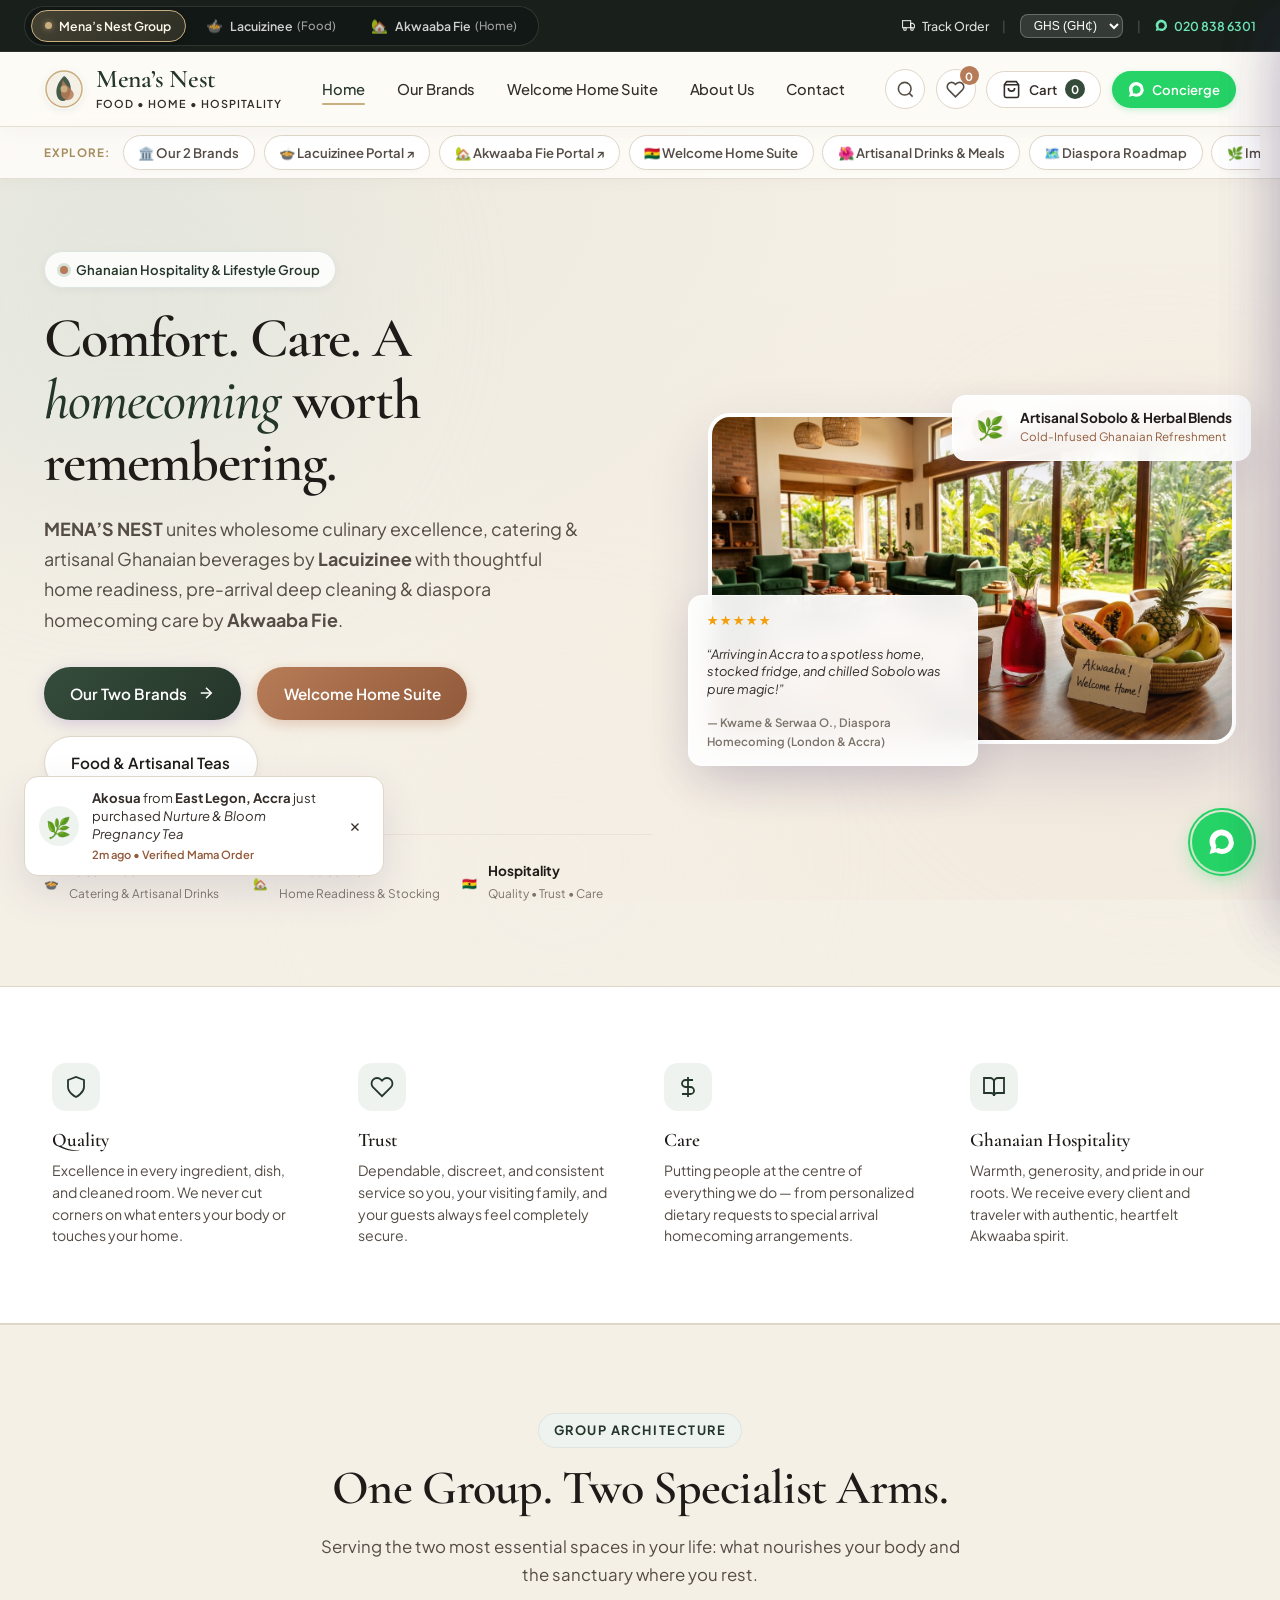
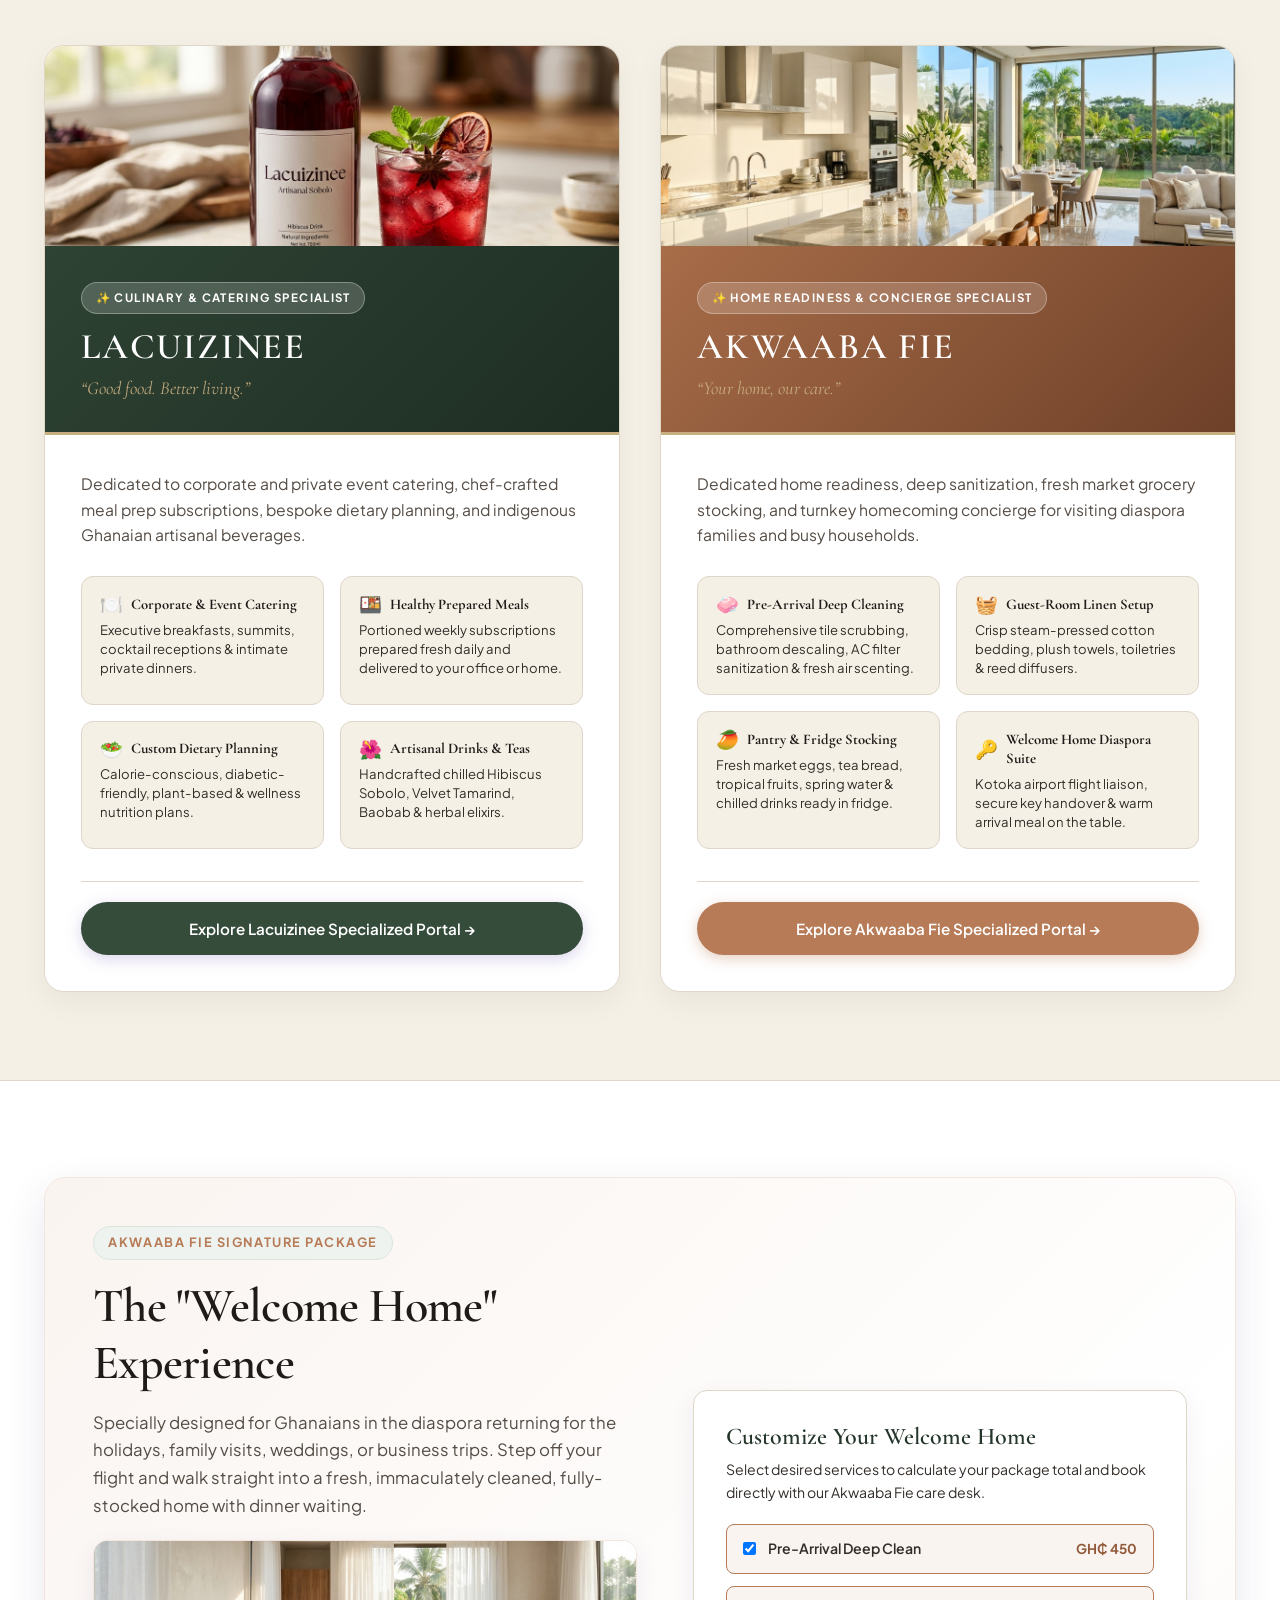
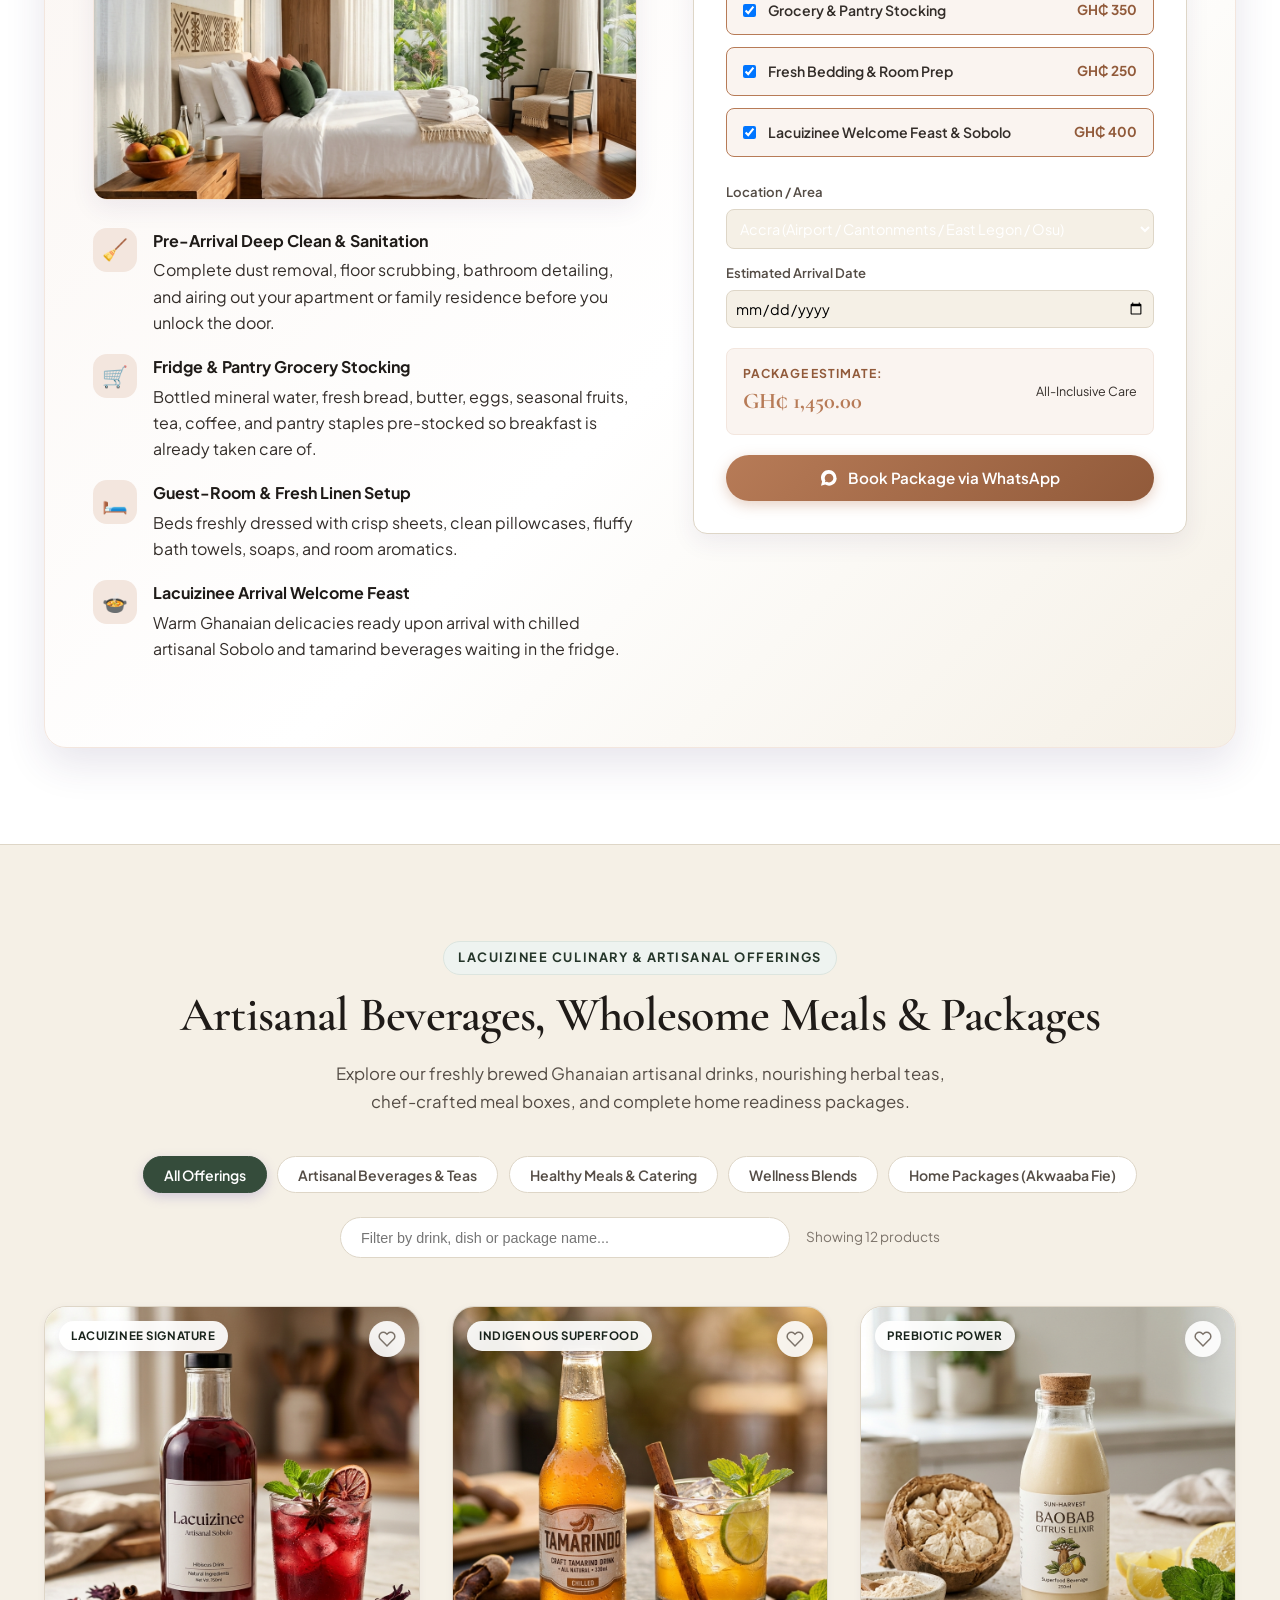
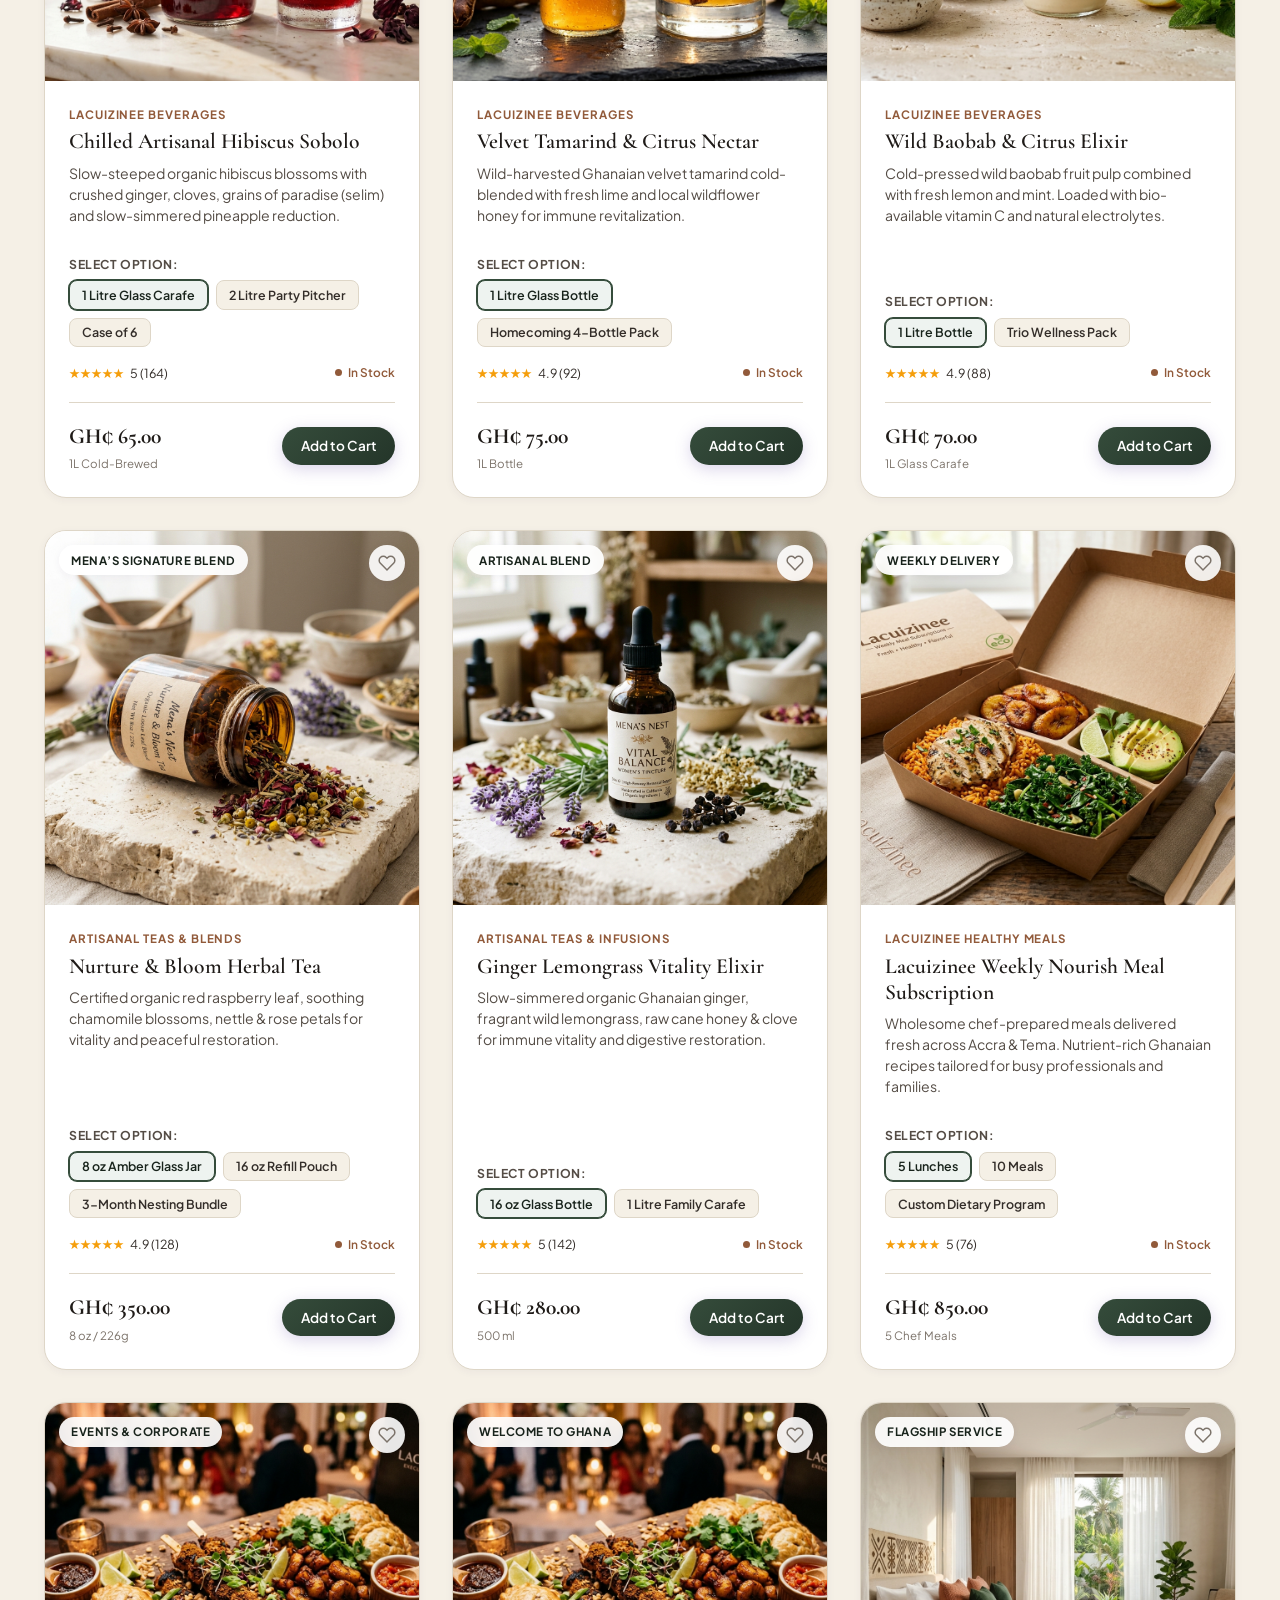
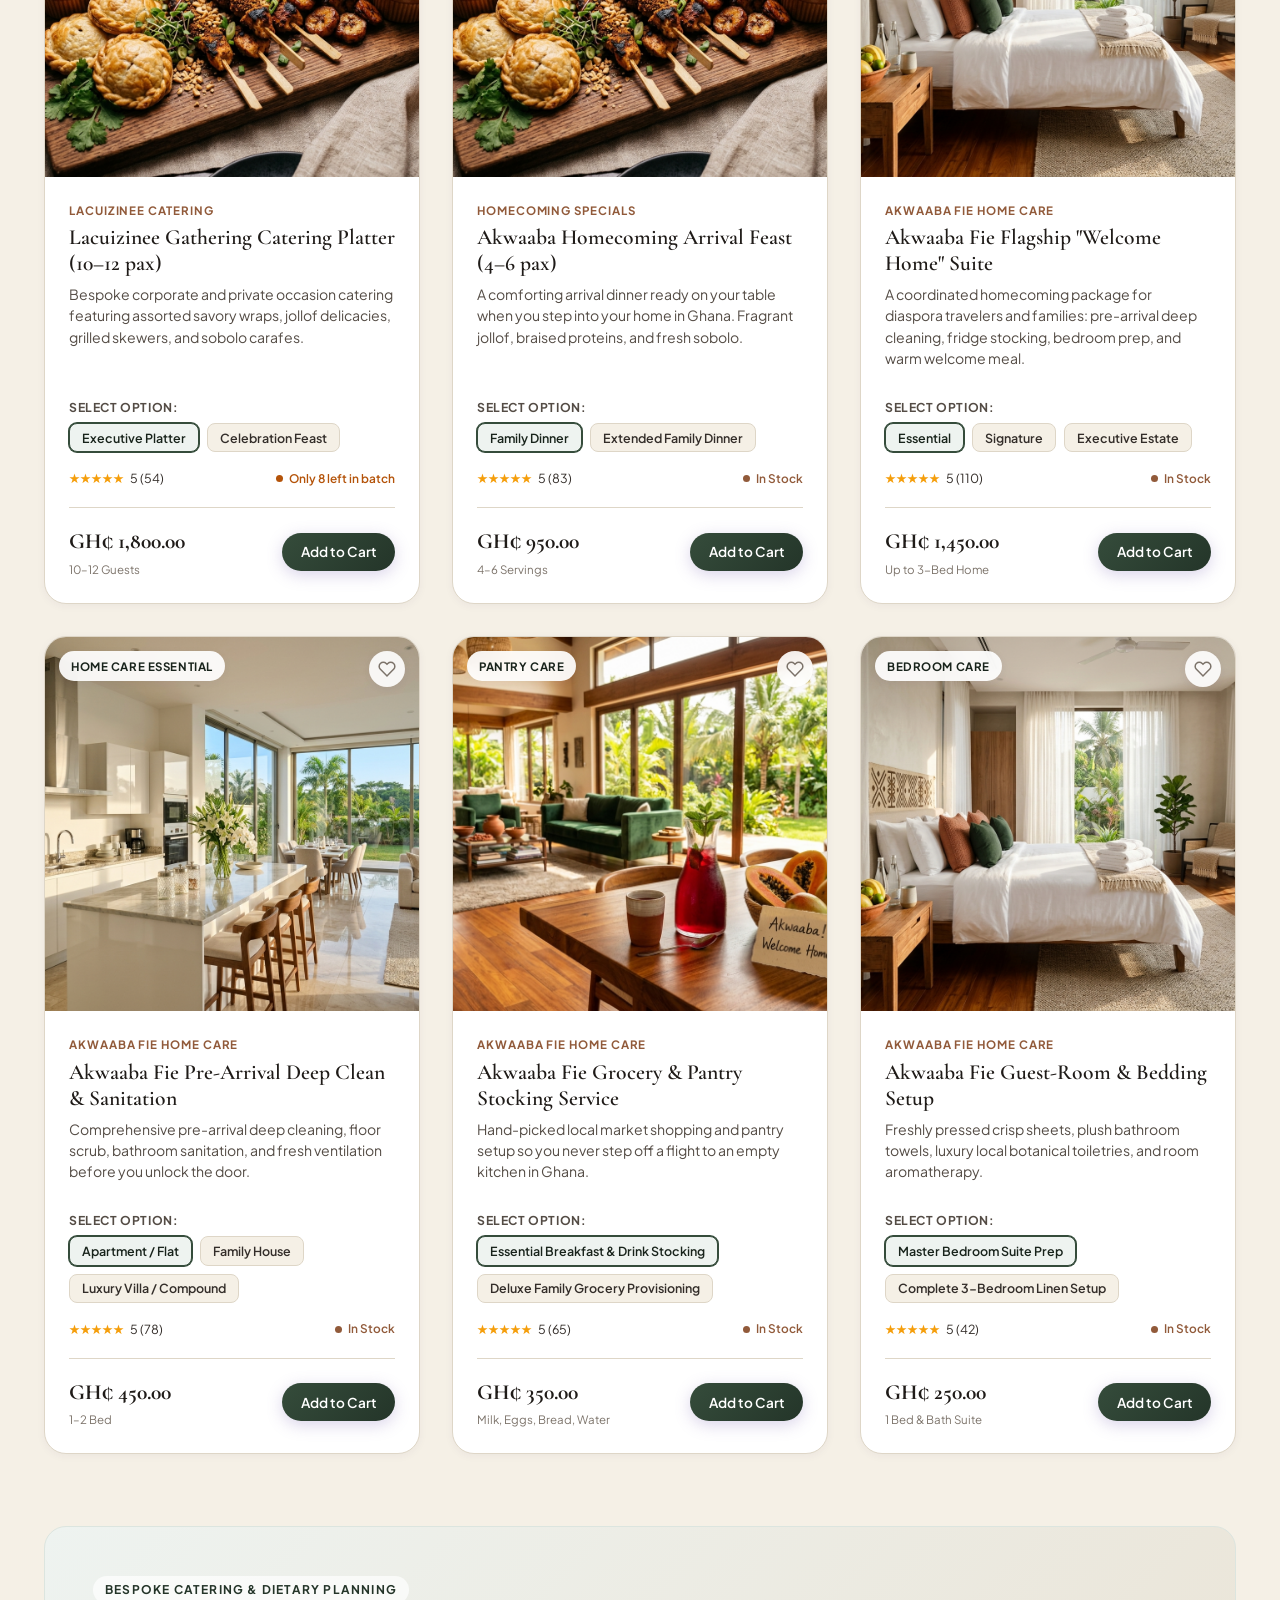
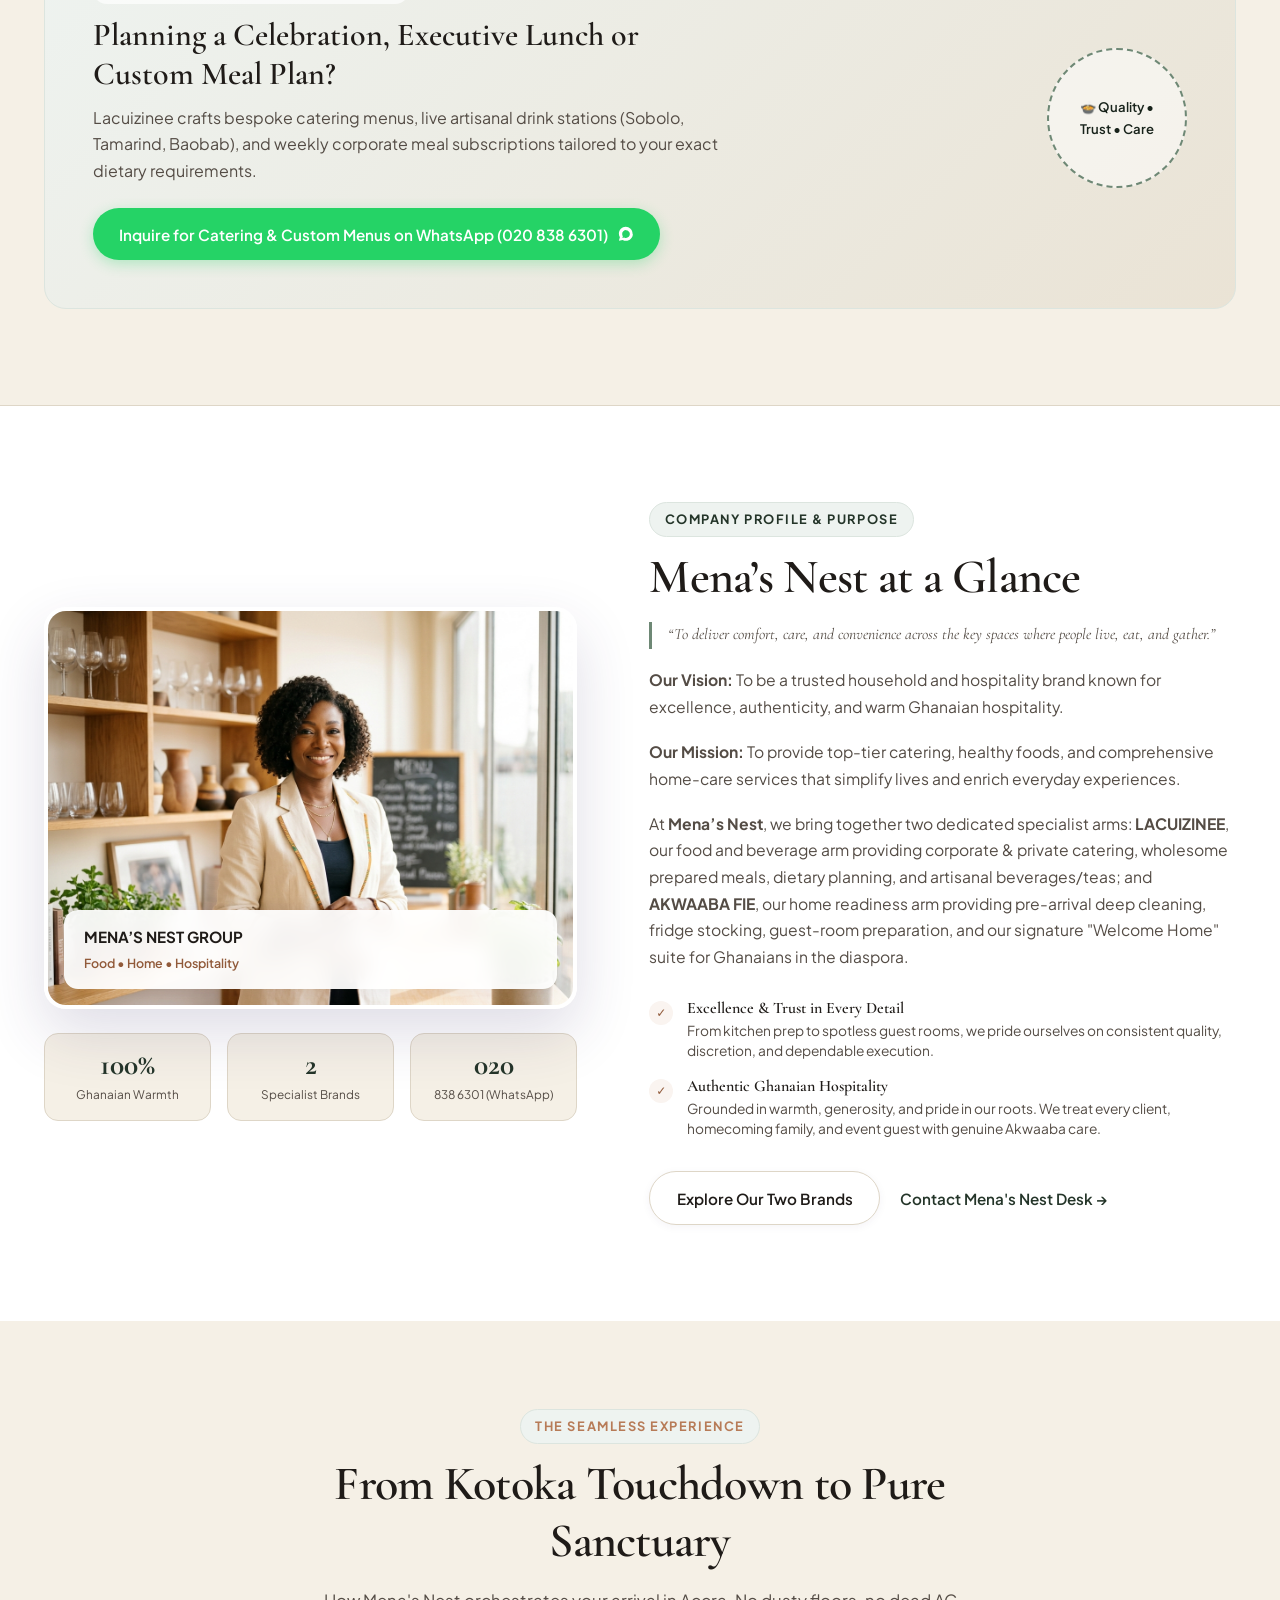
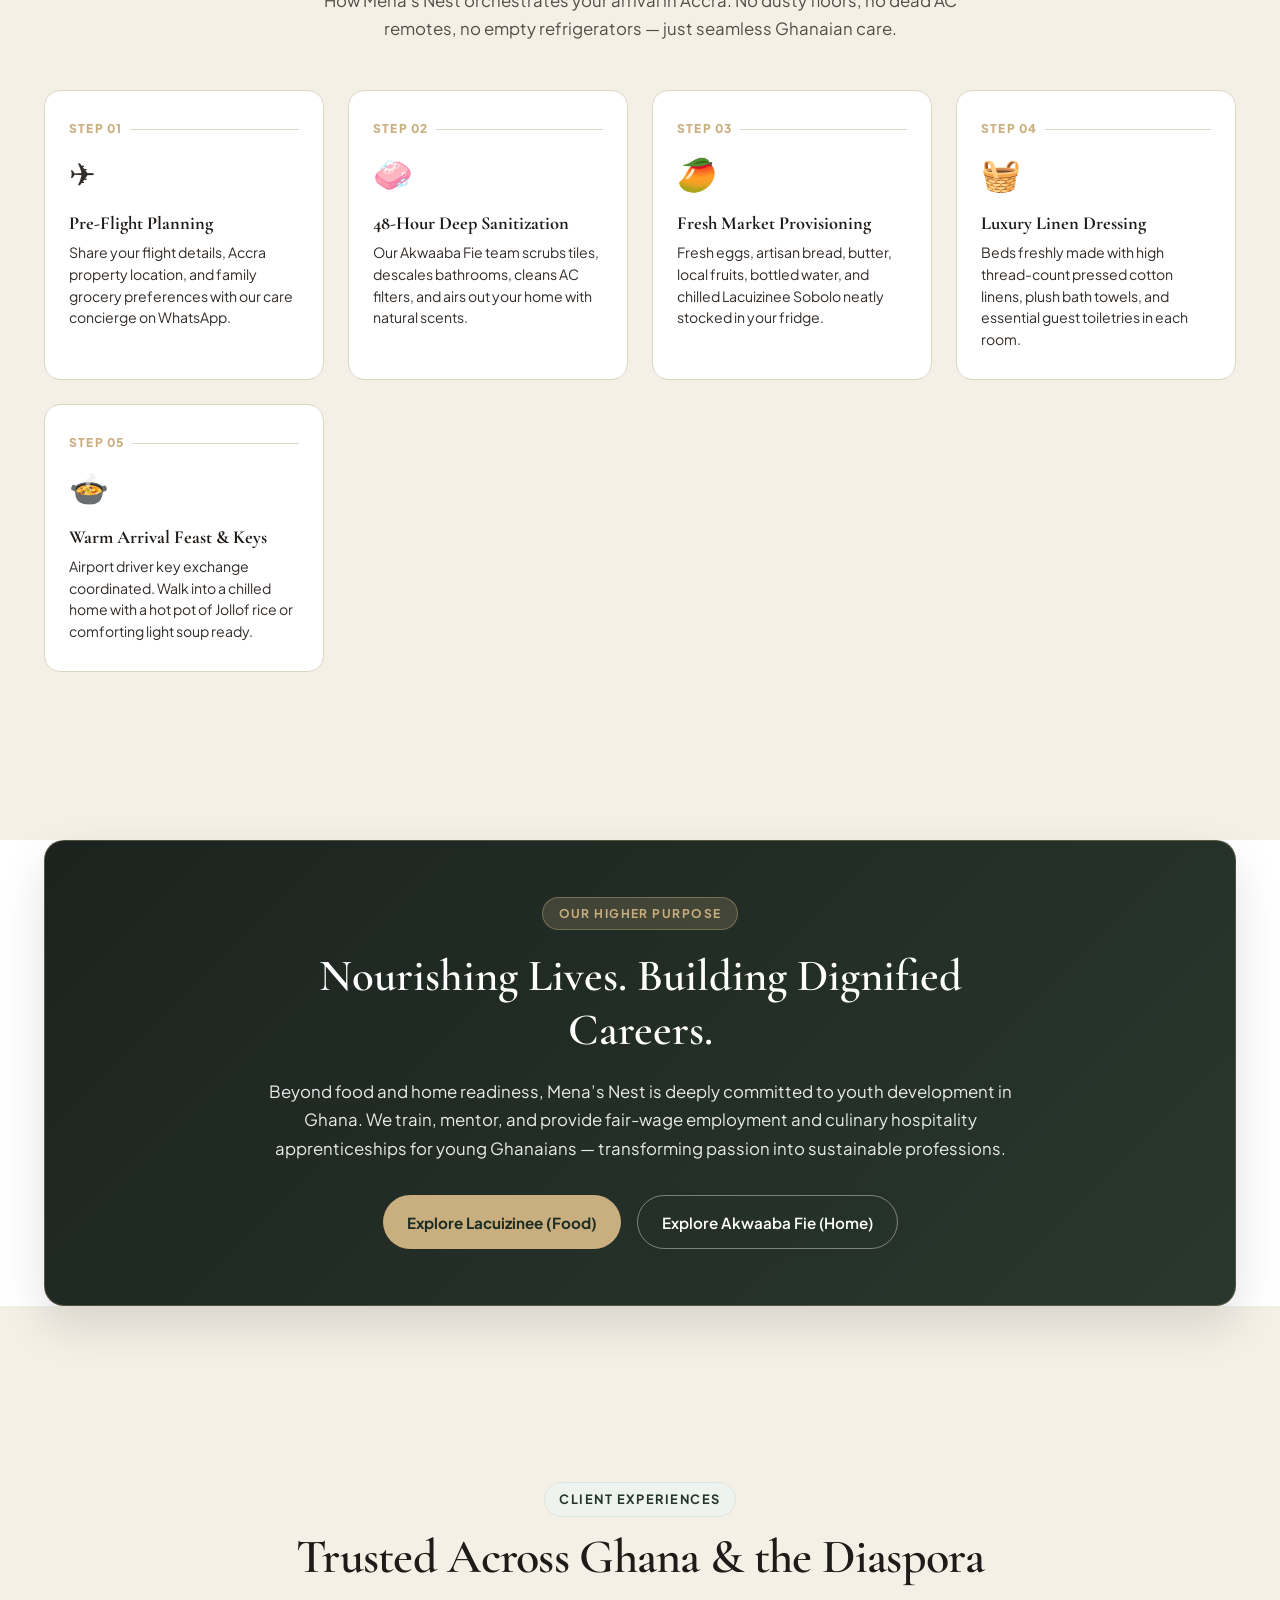
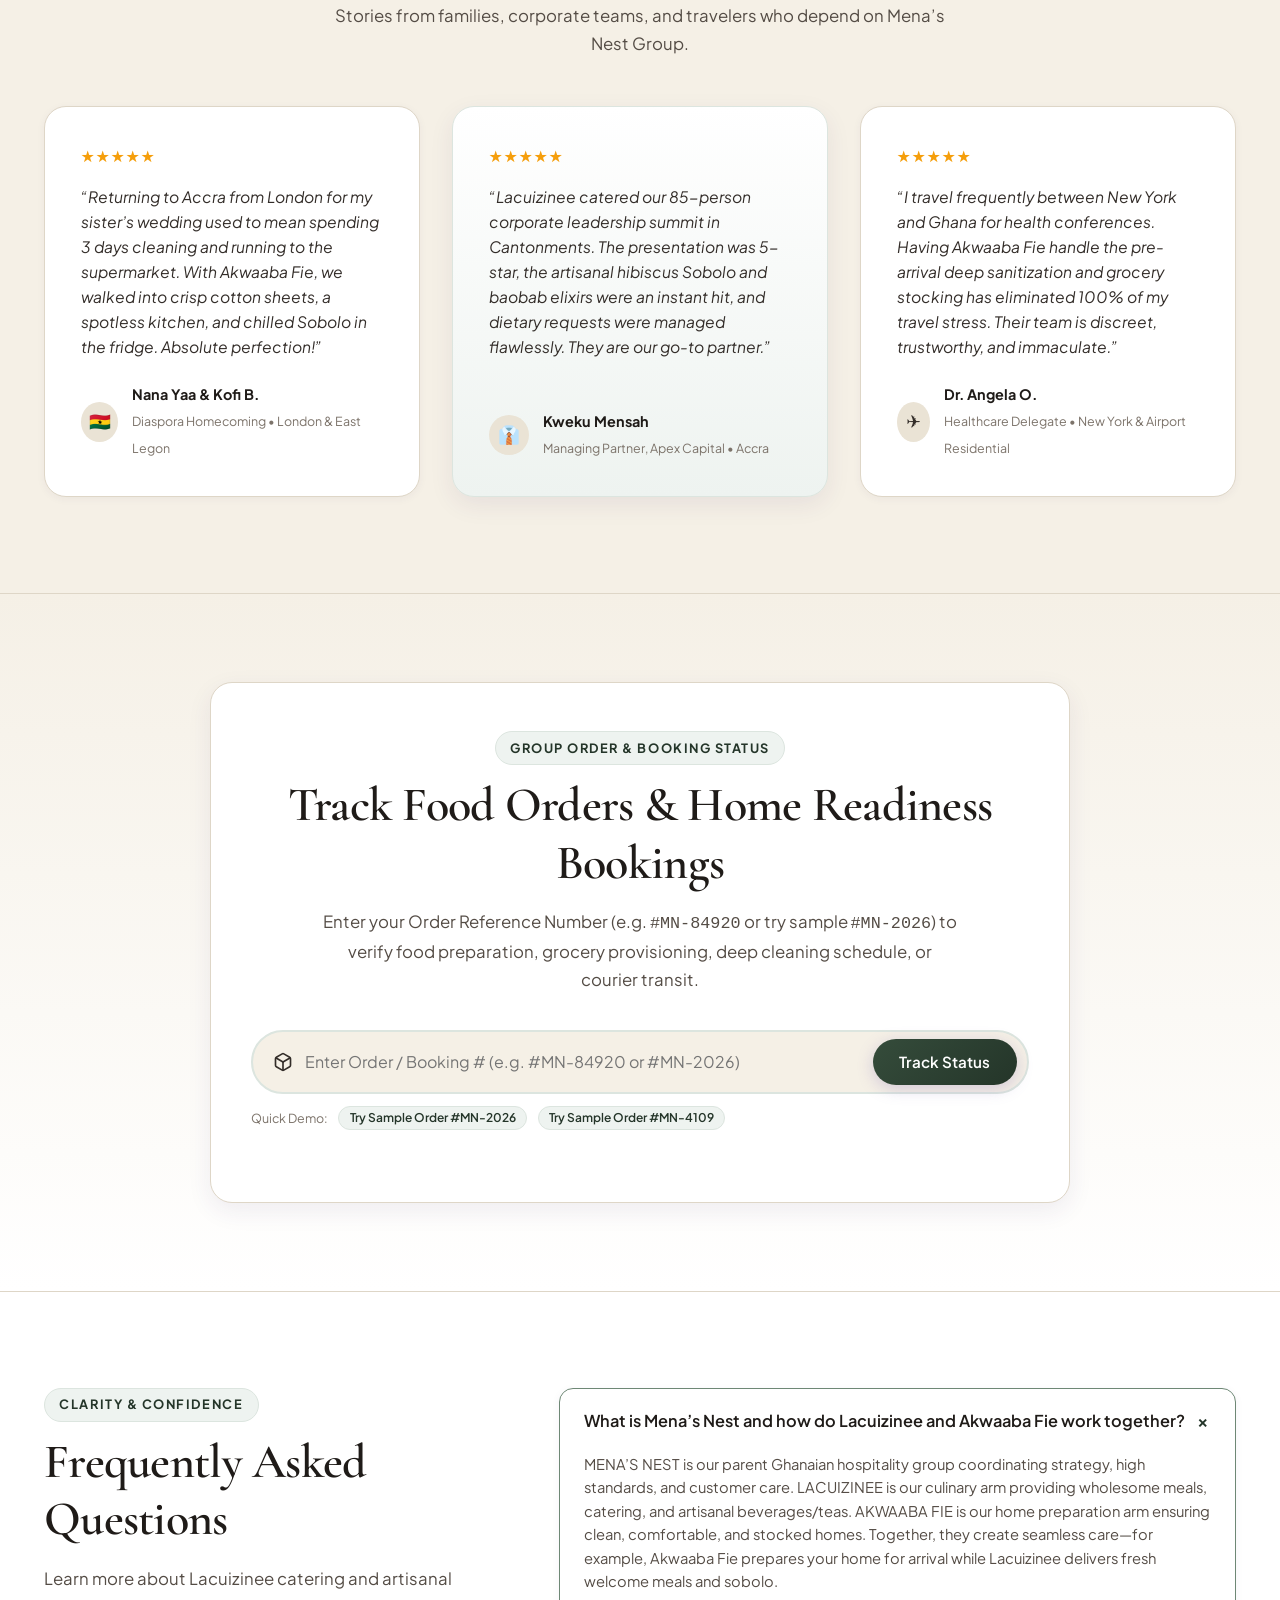
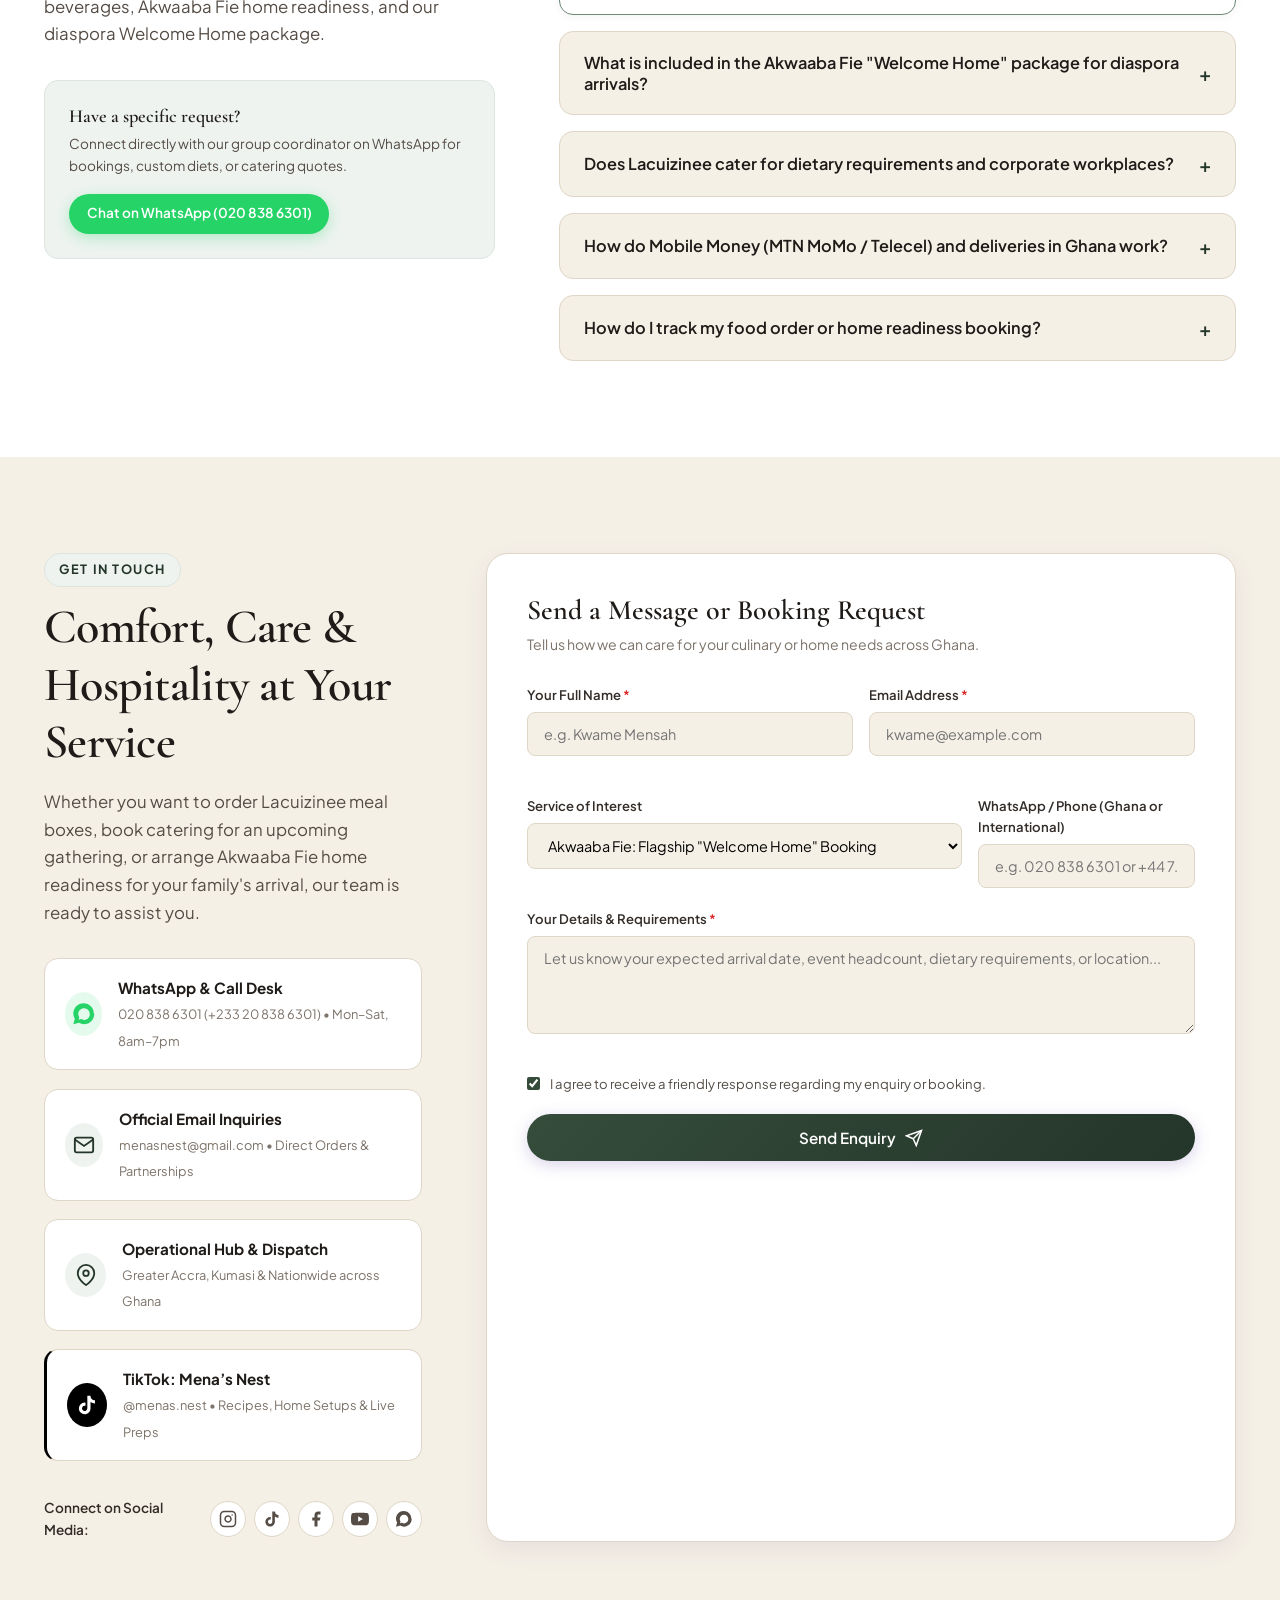
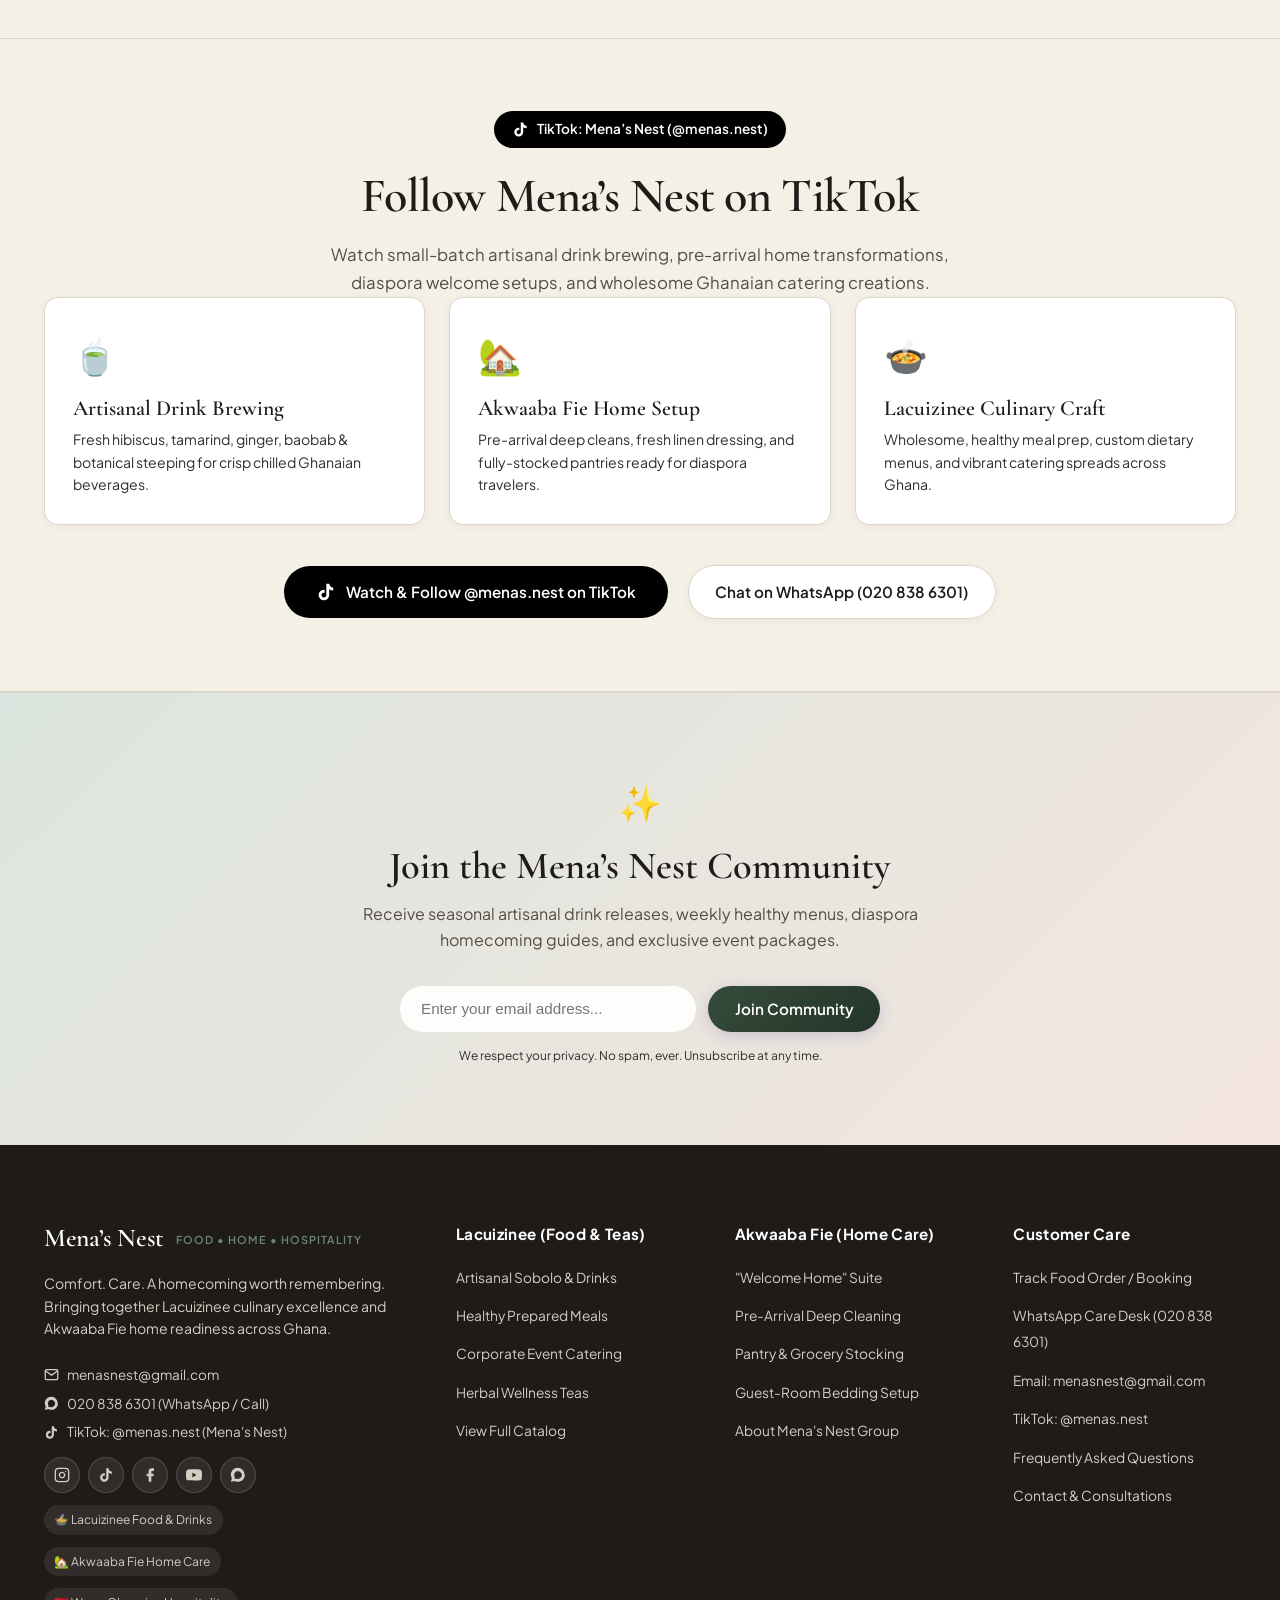
==== commit 0e353dee: "feat(navigation): add sticky quick-jump pill bar, scrollspy, back-to-top button, and app-like mobile" ====
--- a/index.html
+++ b/index.html
@@ -138,29 +138,79 @@
     </div>
   </header>
 
-  <!-- Mobile Drawer Menu -->
+  <!-- Sticky Quick-Jump Navigation Bar -->
+  <nav class="subnav-sticky" id="subnav-sticky" aria-label="Quick Page Navigation">
+    <div class="subnav-container">
+      <span class="subnav-label">Explore:</span>
+      <a href="#group-brands" class="subnav-pill active">🏛️ Our 2 Brands</a>
+      <a href="lacuizinee.html" class="subnav-pill pill-lacuizinee" title="Specialized Culinary & Catering Portal">🍲 Lacuizinee Portal ↗</a>
+      <a href="akwaaba-fie.html" class="subnav-pill pill-akwaaba" title="Specialized Home Readiness Portal">🏡 Akwaaba Fie Portal ↗</a>
+      <a href="#welcome-home" class="subnav-pill">🇬🇭 Welcome Home Suite</a>
+      <a href="#lacuizinee" class="subnav-pill">🌺 Artisanal Drinks & Meals</a>
+      <a href="#roadmap" class="subnav-pill">🗺️ Diaspora Roadmap</a>
+      <a href="#about" class="subnav-pill">🌿 Impact & Mission</a>
+      <a href="#testimonials" class="subnav-pill">💬 Testimonials</a>
+      <a href="#order-tracker" class="subnav-pill">📦 Track Booking</a>
+    </div>
+  </nav>
+
+  <!-- Executive Mobile Drawer Menu -->
   <div class="mobile-nav-drawer" id="mobile-nav-drawer">
     <div class="mobile-nav-header">
-      <span class="brand-name">Mena’s Nest</span>
+      <div class="brand-text">
+        <span class="brand-name" style="font-size: 1.4rem;">Mena’s Nest</span>
+        <span class="brand-tagline" style="font-size: 0.65rem; color: var(--color-neutral-600); display: block;">Food • Home • Hospitality</span>
+      </div>
       <button class="close-mobile-nav" id="close-mobile-nav" aria-label="Close menu">✕</button>
     </div>
-    <ul class="mobile-links">
-      <li><a href="#home" class="mobile-link">Home</a></li>
-      <li><a href="#group-brands" class="mobile-link">Our Brands: Lacuizinee & Akwaaba Fie</a></li>
-      <li><a href="#lacuizinee" class="mobile-link">Lacuizinee: Food, Meals & Artisanal Teas</a></li>
-      <li><a href="#akwaaba-fie" class="mobile-link">Akwaaba Fie: Home Readiness & Care</a></li>
-      <li><a href="#welcome-home" class="mobile-link">Flagship "Welcome Home" Suite</a></li>
-      <li><a href="#about" class="mobile-link">About Mena's Nest Group</a></li>
-      <li><a href="#order-tracker" class="mobile-link">Track Food Order or Home Booking</a></li>
-      <li><a href="#faq" class="mobile-link">Frequently Asked Questions</a></li>
-      <li><a href="#contact" class="mobile-link">Contact & Consult Desk</a></li>
+
+    <!-- Specialized Brand Portals -->
+    <div class="mobile-nav-section-title">Specialist Brand Portals</div>
+    <div class="mobile-brand-portals">
+      <a href="lacuizinee.html" class="mobile-portal-card card-lacuizinee">
+        <div class="mobile-portal-info">
+          <span class="mobile-portal-icon">🍲</span>
+          <div class="mobile-portal-text">
+            <span class="mobile-portal-name">Lacuizinee</span>
+            <span class="mobile-portal-desc">Catering, Prepared Meals & Artisanal Sobolo</span>
+          </div>
+        </div>
+        <span class="mobile-portal-badge" style="color: var(--color-forest-green-dark);">Enter ↗</span>
+      </a>
+
+      <a href="akwaaba-fie.html" class="mobile-portal-card card-akwaaba">
+        <div class="mobile-portal-info">
+          <span class="mobile-portal-icon">🏡</span>
+          <div class="mobile-portal-text">
+            <span class="mobile-portal-name">Akwaaba Fie</span>
+            <span class="mobile-portal-desc">Home Deep Cleaning & Diaspora Welcome Suite</span>
+          </div>
+        </div>
+        <span class="mobile-portal-badge" style="color: var(--color-terracotta-dark);">Enter ↗</span>
+      </a>
+    </div>
+
+    <!-- Quick Page Navigation -->
+    <div class="mobile-nav-section-title">Quick Page Jump</div>
+    <ul class="mobile-nav-list">
+      <li><a href="#home" class="mobile-nav-item">🏠 Home Overview</a></li>
+      <li><a href="#group-brands" class="mobile-nav-item">🏛️ Our Two Specialized Arms</a></li>
+      <li><a href="#welcome-home" class="mobile-nav-item">🇬🇭 Flagship "Welcome Home" Suite</a></li>
+      <li><a href="#lacuizinee" class="mobile-nav-item">🌺 Artisanal Drinks & Meal Catalog</a></li>
+      <li><a href="#roadmap" class="mobile-nav-item">🗺️ 5-Step Diaspora Journey</a></li>
+      <li><a href="#about" class="mobile-nav-item">🌿 Group Purpose & Apprenticeship</a></li>
+      <li><a href="#testimonials" class="mobile-nav-item">⭐ Client Reviews & Stories</a></li>
+      <li><a href="#order-tracker" class="mobile-nav-item">📦 Track Order or Home Booking</a></li>
+      <li><a href="#faq" class="mobile-nav-item">❓ Frequently Asked Questions</a></li>
+      <li><a href="#contact" class="mobile-nav-item">📞 Contact & Consult Desk</a></li>
     </ul>
+
     <div class="mobile-nav-footer">
-      <a href="https://wa.me/233208386301" target="_blank" class="btn btn-whatsapp w-full">
+      <a href="https://wa.me/233208386301?text=Hello%20Mena's%20Nest!%20I'd%20love%20to%20learn%20more%20about%20your%20services." target="_blank" rel="noopener noreferrer" class="btn btn-whatsapp w-full">
         <svg width="18" height="18" viewBox="0 0 24 24" fill="currentColor"><path d="M12.031 6.172c-3.181 0-5.767 2.586-5.768 5.766-.001 1.298.38 2.27 1.019 3.287l-.711 2.598 2.669-.699c.969.528 1.838.808 2.789.809 3.182 0 5.768-2.587 5.769-5.767.001-3.181-2.585-5.768-5.768-5.794zm10.222 5.769c-.004 5.65-4.596 10.24-10.245 10.24-1.792 0-3.535-.467-5.068-1.353l-5.632 1.475 1.503-5.485c-.974-1.583-1.488-3.411-1.488-5.285.004-5.65 4.596-10.24 10.245-10.24 2.735.001 5.307 1.066 7.24 2.999 1.934 1.934 2.996 4.505 2.997 7.243z"/></svg>
-        <span>WhatsApp Support (020 838 6301)</span>
+        <span>WhatsApp Concierge (020 838 6301)</span>
       </a>
-      <p class="mobile-care-note">Care consultations & bookings available Monday – Saturday.</p>
+      <p class="mobile-care-note">Monday – Saturday • Fast WhatsApp Consultations</p>
     </div>
   </div>
   <div class="mobile-nav-backdrop" id="mobile-nav-backdrop"></div>
@@ -1734,6 +1784,11 @@
     <button class="ticker-close" onclick="document.getElementById('recent-purchase-ticker').classList.add('hidden')" aria-label="Dismiss">✕</button>
   </div>
 
+  <!-- Floating Back-to-Top Button -->
+  <button type="button" class="back-to-top-btn" id="back-to-top-btn" aria-label="Back to top" title="Scroll back to top">
+    <svg width="20" height="20" viewBox="0 0 24 24" fill="none" stroke="currentColor" stroke-width="2.5"><polyline points="18 15 12 9 6 15"></polyline></svg>
+  </button>
+
   <!-- FLOATING WHATSAPP BUTTON WIDGET -->
   <div class="floating-whatsapp-widget" id="floating-whatsapp-widget">
     <a href="https://wa.me/233208386301?text=Hello%20Mena's%20Nest!%20I'm%20visiting%20your%20website%20and%20would%20love%20help%20with%20catering%2C%20meals%2C%20or%20home%20services." target="_blank" rel="noopener noreferrer" class="whatsapp-float-btn" aria-label="Chat on WhatsApp">
--- a/styles.css
+++ b/styles.css
@@ -32,13 +32,15 @@
   --color-lavender-subtle: #EEF3F0;
   --color-lavender-light: #DCE5DF;
   --color-lavender-medium: #6E8875;
-  --color-lavender-primary: #354C3B; /* Forest Green as Primary Brand Accent */
+  --color-lavender-primary: #354C3B;
+  /* Forest Green as Primary Brand Accent */
   --color-lavender-dark: #243529;
   --color-lavender-deep: #18231B;
 
   --color-sage-subtle: #FAF4F0;
   --color-sage-light: #F3E6DE;
-  --color-sage-medium: #B77B57; /* Terracotta as Warm Brand Accent */
+  --color-sage-medium: #B77B57;
+  /* Terracotta as Warm Brand Accent */
   --color-sage-dark: #915A3A;
   --color-sage-deep: #6D4127;
 
@@ -79,7 +81,9 @@
 }
 
 /* Base Resets */
-*, *::before, *::after {
+*,
+*::before,
+*::after {
   box-sizing: border-box;
   margin: 0;
   padding: 0;
@@ -87,6 +91,7 @@
 
 html {
   scroll-behavior: smooth;
+  scroll-padding-top: 130px;
   font-size: 16px;
   -webkit-font-smoothing: antialiased;
 }
@@ -97,7 +102,7 @@
   color: var(--color-neutral-800);
   line-height: 1.65;
   overflow-x: hidden;
-  background-image: 
+  background-image:
     radial-gradient(at 10% 20%, rgba(53, 76, 59, 0.05) 0px, transparent 50%),
     radial-gradient(at 90% 80%, rgba(183, 123, 87, 0.06) 0px, transparent 50%);
   background-attachment: fixed;
@@ -165,7 +170,11 @@
 }
 
 /* Typography Presets */
-h1, h2, h3, h4, .brand-name {
+h1,
+h2,
+h3,
+h4,
+.brand-name {
   font-family: var(--font-serif);
   color: var(--color-neutral-900);
   font-weight: 600;
@@ -432,7 +441,8 @@
   transition: all var(--transition-fast);
 }
 
-.currency-select:hover, .currency-select:focus {
+.currency-select:hover,
+.currency-select:focus {
   background: rgba(255, 255, 255, 0.22);
   border-color: var(--color-warm-gold);
 }
@@ -541,7 +551,8 @@
   transition: color var(--transition-fast);
 }
 
-.nav-link:hover, .nav-link.active {
+.nav-link:hover,
+.nav-link.active {
   color: var(--color-forest-green-dark);
 }
 
@@ -557,7 +568,8 @@
   transition: width var(--transition-fast);
 }
 
-.nav-link:hover::after, .nav-link.active::after {
+.nav-link:hover::after,
+.nav-link.active::after {
   width: 100%;
 }
 
@@ -1077,8 +1089,13 @@
 }
 
 @keyframes floatCard {
-  0% { transform: translateY(0px); }
-  100% { transform: translateY(-8px); }
+  0% {
+    transform: translateY(0px);
+  }
+
+  100% {
+    transform: translateY(-8px);
+  }
 }
 
 /* ==========================================================================
@@ -2111,7 +2128,8 @@
   transition: all var(--transition-fast);
 }
 
-.filter-pill:hover, .filter-pill.active {
+.filter-pill:hover,
+.filter-pill.active {
   background: var(--color-lavender-dark);
   color: #FFFFFF;
   border-color: var(--color-lavender-dark);
@@ -2277,7 +2295,8 @@
   color: var(--color-neutral-700);
 }
 
-.stage-pill:hover, .stage-pill.active {
+.stage-pill:hover,
+.stage-pill.active {
   background: var(--color-sage-dark);
   color: #FFFFFF;
   border-color: var(--color-sage-dark);
@@ -2677,8 +2696,8 @@
   color: #DC2626;
 }
 
-.form-group input, 
-.form-group select, 
+.form-group input,
+.form-group select,
 .form-group textarea {
   padding: 0.75rem 1rem;
   border: 1.5px solid var(--color-cream-border);
@@ -2690,8 +2709,8 @@
   transition: border-color var(--transition-fast);
 }
 
-.form-group input:focus, 
-.form-group select:focus, 
+.form-group input:focus,
+.form-group select:focus,
 .form-group textarea:focus {
   border-color: var(--color-lavender-primary);
   background: #FFFFFF;
@@ -3407,7 +3426,9 @@
 }
 
 @keyframes ping {
-  75%, 100% {
+
+  75%,
+  100% {
     transform: scale(1.4);
     opacity: 0;
   }
@@ -3455,6 +3476,7 @@
     opacity: 0;
     transform: translateY(12px) scale(0.96);
   }
+
   to {
     opacity: 1;
     transform: translateY(0) scale(1);
@@ -3525,7 +3547,8 @@
   transition: all var(--transition-fast);
 }
 
-.btn-wishlist-toggle:hover, .btn-wishlist-toggle.active {
+.btn-wishlist-toggle:hover,
+.btn-wishlist-toggle.active {
   color: #E11D48;
   background: #FFFFFF;
   transform: scale(1.1);
@@ -3601,8 +3624,17 @@
 }
 
 @keyframes pulseDot {
-  0%, 100% { opacity: 1; transform: scale(1); }
-  50% { opacity: 0.4; transform: scale(0.85); }
+
+  0%,
+  100% {
+    opacity: 1;
+    transform: scale(1);
+  }
+
+  50% {
+    opacity: 0.4;
+    transform: scale(0.85);
+  }
 }
 
 /* Cart Upsell, Promo & Gift Section */
@@ -4063,7 +4095,7 @@
   font-family: monospace;
   font-size: 1.2rem;
   letter-spacing: 3px;
-  text-shadow: 0 1px 2px rgba(0,0,0,0.4);
+  text-shadow: 0 1px 2px rgba(0, 0, 0, 0.4);
 }
 
 .card-bottom-row {
@@ -4078,7 +4110,8 @@
   display: block;
 }
 
-.card-name-display, .card-exp-display {
+.card-name-display,
+.card-exp-display {
   font-size: 0.85rem;
   font-weight: 600;
   text-transform: uppercase;
@@ -4361,8 +4394,15 @@
 }
 
 @keyframes slideTicker {
-  from { opacity: 0; transform: translateY(20px); }
-  to { opacity: 1; transform: translateY(0); }
+  from {
+    opacity: 0;
+    transform: translateY(20px);
+  }
+
+  to {
+    opacity: 1;
+    transform: translateY(0);
+  }
 }
 
 .ticker-avatar {
@@ -4630,12 +4670,15 @@
   .nav-links {
     gap: 1.25rem;
   }
+
   .nav-link {
     font-size: 0.86rem;
   }
+
   .cart-btn-label {
     display: none;
   }
+
   .whatsapp-nav-btn {
     padding: 0.45rem 0.8rem;
     font-size: 0.78rem;
@@ -4644,25 +4687,31 @@
 
 /* Tablets & Mobile Landscape (<= 992px) */
 @media (max-width: 992px) {
+
   .main-nav,
   .whatsapp-nav-btn {
     display: none !important;
   }
+
   .mobile-menu-btn {
     display: flex !important;
   }
+
   .top-bar-utilities {
     display: none;
   }
+
   .top-bar-container {
     justify-content: center;
   }
+
   .brand-gateway-switcher {
     width: 100%;
     justify-content: center;
     overflow-x: auto;
     scrollbar-width: none;
   }
+
   .brand-gateway-switcher::-webkit-scrollbar {
     display: none;
   }
@@ -4673,22 +4722,27 @@
   .site-top-bar {
     padding: 0.25rem 0.5rem;
   }
+
   .gateway-tab {
     padding: 0.22rem 0.55rem;
     font-size: 0.72rem;
   }
+
   .gateway-tag {
     display: none;
   }
+
   .cart-trigger-btn {
     padding: 0.4rem;
     width: 38px;
     height: 38px;
     justify-content: center;
   }
+
   .cart-btn-label {
     display: none;
   }
+
   .welcome-home-card {
     padding: 1.75rem 1.25rem;
   }
@@ -4708,6 +4762,7 @@
   .brand-card-title {
     font-size: 1.85rem;
   }
+
   /* Body bottom padding to account for fixed mobile bottom nav bar */
   body {
     padding-bottom: 68px;
@@ -5584,6 +5639,7 @@
 
 /* Touch Device Target Sizing (WCAG 2.1 AAA Compliant) */
 @media (hover: none) and (pointer: coarse) {
+
   .btn,
   .variant-chip,
   .payment-tab,
@@ -5680,6 +5736,7 @@
     gap: 1.5rem;
     text-align: center;
   }
+
   .sister-brand-banner {
     padding: 2rem 1.25rem;
     margin: 3.5rem 0;
@@ -5880,3 +5937,247 @@
   }
 }
 
+/* ==========================================================================
+   EXECUTIVE STICKY QUICK-JUMP SUBNAV BAR
+   ========================================================================== */
+.subnav-sticky {
+  position: sticky;
+  top: 67px;
+  z-index: 92;
+  background: rgba(253, 251, 247, 0.95);
+  backdrop-filter: blur(12px);
+  -webkit-backdrop-filter: blur(12px);
+  border-bottom: 1px solid rgba(220, 212, 198, 0.75);
+  box-shadow: 0 4px 15px rgba(0, 0, 0, 0.025);
+  transition: all var(--transition-fast);
+}
+
+.subnav-container {
+  max-width: var(--max-width);
+  margin: 0 auto;
+  padding: 0.5rem 1.5rem;
+  display: flex;
+  align-items: center;
+  gap: 0.55rem;
+  overflow-x: auto;
+  white-space: nowrap;
+  scrollbar-width: none;
+  -webkit-overflow-scrolling: touch;
+}
+
+.subnav-container::-webkit-scrollbar {
+  display: none;
+}
+
+.subnav-label {
+  font-size: 0.72rem;
+  font-weight: 700;
+  text-transform: uppercase;
+  letter-spacing: 0.1em;
+  color: var(--color-warm-gold-dark, #8A734D);
+  display: inline-flex;
+  align-items: center;
+  gap: 0.35rem;
+  margin-right: 0.25rem;
+  flex-shrink: 0;
+}
+
+.subnav-pill {
+  display: inline-flex;
+  align-items: center;
+  gap: 0.4rem;
+  padding: 0.35rem 0.9rem;
+  border-radius: var(--radius-full);
+  font-size: 0.82rem;
+  font-weight: 600;
+  color: var(--color-neutral-700);
+  background: #FFFFFF;
+  border: 1px solid var(--color-cream-border);
+  text-decoration: none;
+  transition: all var(--transition-fast);
+  flex-shrink: 0;
+  box-shadow: 0 2px 5px rgba(0, 0, 0, 0.02);
+}
+
+.subnav-pill:hover,
+.subnav-pill.active {
+  color: var(--color-forest-green-dark);
+  background: var(--color-cream-warm);
+  border-color: var(--color-warm-gold);
+  transform: translateY(-1px);
+  box-shadow: 0 4px 10px rgba(0, 0, 0, 0.05);
+}
+
+.subnav-pill.pill-lacuizinee:hover,
+.subnav-pill.pill-lacuizinee.active {
+  color: #FFFFFF;
+  background: var(--color-forest-green);
+  border-color: var(--color-forest-green);
+}
+
+.subnav-pill.pill-akwaaba:hover,
+.subnav-pill.pill-akwaaba.active {
+  color: #FFFFFF;
+  background: var(--color-terracotta);
+  border-color: var(--color-terracotta);
+}
+
+/* ==========================================================================
+   FLOATING BACK-TO-TOP BUTTON
+   ========================================================================== */
+.back-to-top-btn {
+  position: fixed;
+  bottom: 88px;
+  right: 22px;
+  width: 44px;
+  height: 44px;
+  border-radius: 50%;
+  background: #FFFFFF;
+  color: var(--color-forest-green-dark);
+  border: 1.5px solid var(--color-cream-border);
+  box-shadow: 0 4px 16px rgba(0, 0, 0, 0.12);
+  display: flex;
+  align-items: center;
+  justify-content: center;
+  cursor: pointer;
+  z-index: 98;
+  opacity: 0;
+  visibility: hidden;
+  transform: translateY(12px);
+  transition: all var(--transition-normal);
+}
+
+.back-to-top-btn.visible {
+  opacity: 1;
+  visibility: visible;
+  transform: translateY(0);
+}
+
+.back-to-top-btn:hover {
+  background: var(--color-forest-green);
+  color: #FFFFFF;
+  border-color: var(--color-forest-green);
+  transform: translateY(-3px);
+  box-shadow: 0 8px 24px rgba(53, 76, 59, 0.25);
+}
+
+/* ==========================================================================
+   ENHANCED MOBILE DRAWER NAVIGATION
+   ========================================================================== */
+.mobile-nav-drawer {
+  overflow-y: auto !important;
+  -webkit-overflow-scrolling: touch;
+}
+
+.mobile-nav-section-title {
+  font-size: 0.72rem;
+  font-weight: 700;
+  text-transform: uppercase;
+  letter-spacing: 0.12em;
+  color: var(--color-warm-gold-dark, #8A734D);
+  margin: 1.25rem 0 0.5rem;
+  padding-bottom: 0.35rem;
+  border-bottom: 1px solid var(--color-cream-border);
+  display: flex;
+  align-items: center;
+  gap: 0.4rem;
+}
+
+.mobile-brand-portals {
+  display: flex;
+  flex-direction: column;
+  gap: 0.65rem;
+  margin: 0.5rem 0 1rem;
+}
+
+.mobile-portal-card {
+  display: flex;
+  align-items: center;
+  justify-content: space-between;
+  padding: 0.75rem 1rem;
+  border-radius: 12px;
+  border: 1.5px solid var(--color-cream-border);
+  background: #FFFFFF;
+  text-decoration: none;
+  transition: all var(--transition-fast);
+}
+
+.mobile-portal-card:hover,
+.mobile-portal-card.active {
+  border-color: var(--color-warm-gold);
+  background: var(--color-cream-warm);
+}
+
+.mobile-portal-card.card-lacuizinee.active {
+  border-color: var(--color-forest-green);
+  background: #F4F7F5;
+}
+
+.mobile-portal-card.card-akwaaba.active {
+  border-color: var(--color-terracotta);
+  background: #FDF7F3;
+}
+
+.mobile-portal-info {
+  display: flex;
+  align-items: center;
+  gap: 0.75rem;
+}
+
+.mobile-portal-icon {
+  font-size: 1.35rem;
+  line-height: 1;
+}
+
+.mobile-portal-text {
+  display: flex;
+  flex-direction: column;
+}
+
+.mobile-portal-name {
+  font-weight: 700;
+  font-size: 0.92rem;
+  color: var(--color-neutral-900);
+}
+
+.mobile-portal-desc {
+  font-size: 0.74rem;
+  color: var(--color-neutral-600);
+}
+
+.mobile-portal-badge {
+  font-size: 0.68rem;
+  font-weight: 700;
+  padding: 0.2rem 0.55rem;
+  border-radius: var(--radius-full);
+  background: var(--color-cream-warm);
+  color: var(--color-neutral-700);
+  border: 1px solid var(--color-cream-border);
+}
+
+.mobile-nav-list {
+  list-style: none;
+  padding: 0;
+  margin: 0;
+  display: flex;
+  flex-direction: column;
+  gap: 0.4rem;
+}
+
+.mobile-nav-item {
+  display: flex;
+  align-items: center;
+  gap: 0.65rem;
+  padding: 0.6rem 0.75rem;
+  border-radius: 8px;
+  color: var(--color-neutral-800);
+  text-decoration: none;
+  font-size: 0.92rem;
+  font-weight: 600;
+  transition: all var(--transition-fast);
+}
+
+.mobile-nav-item:hover {
+  background: var(--color-cream-warm);
+  color: var(--color-forest-green-dark);
+}
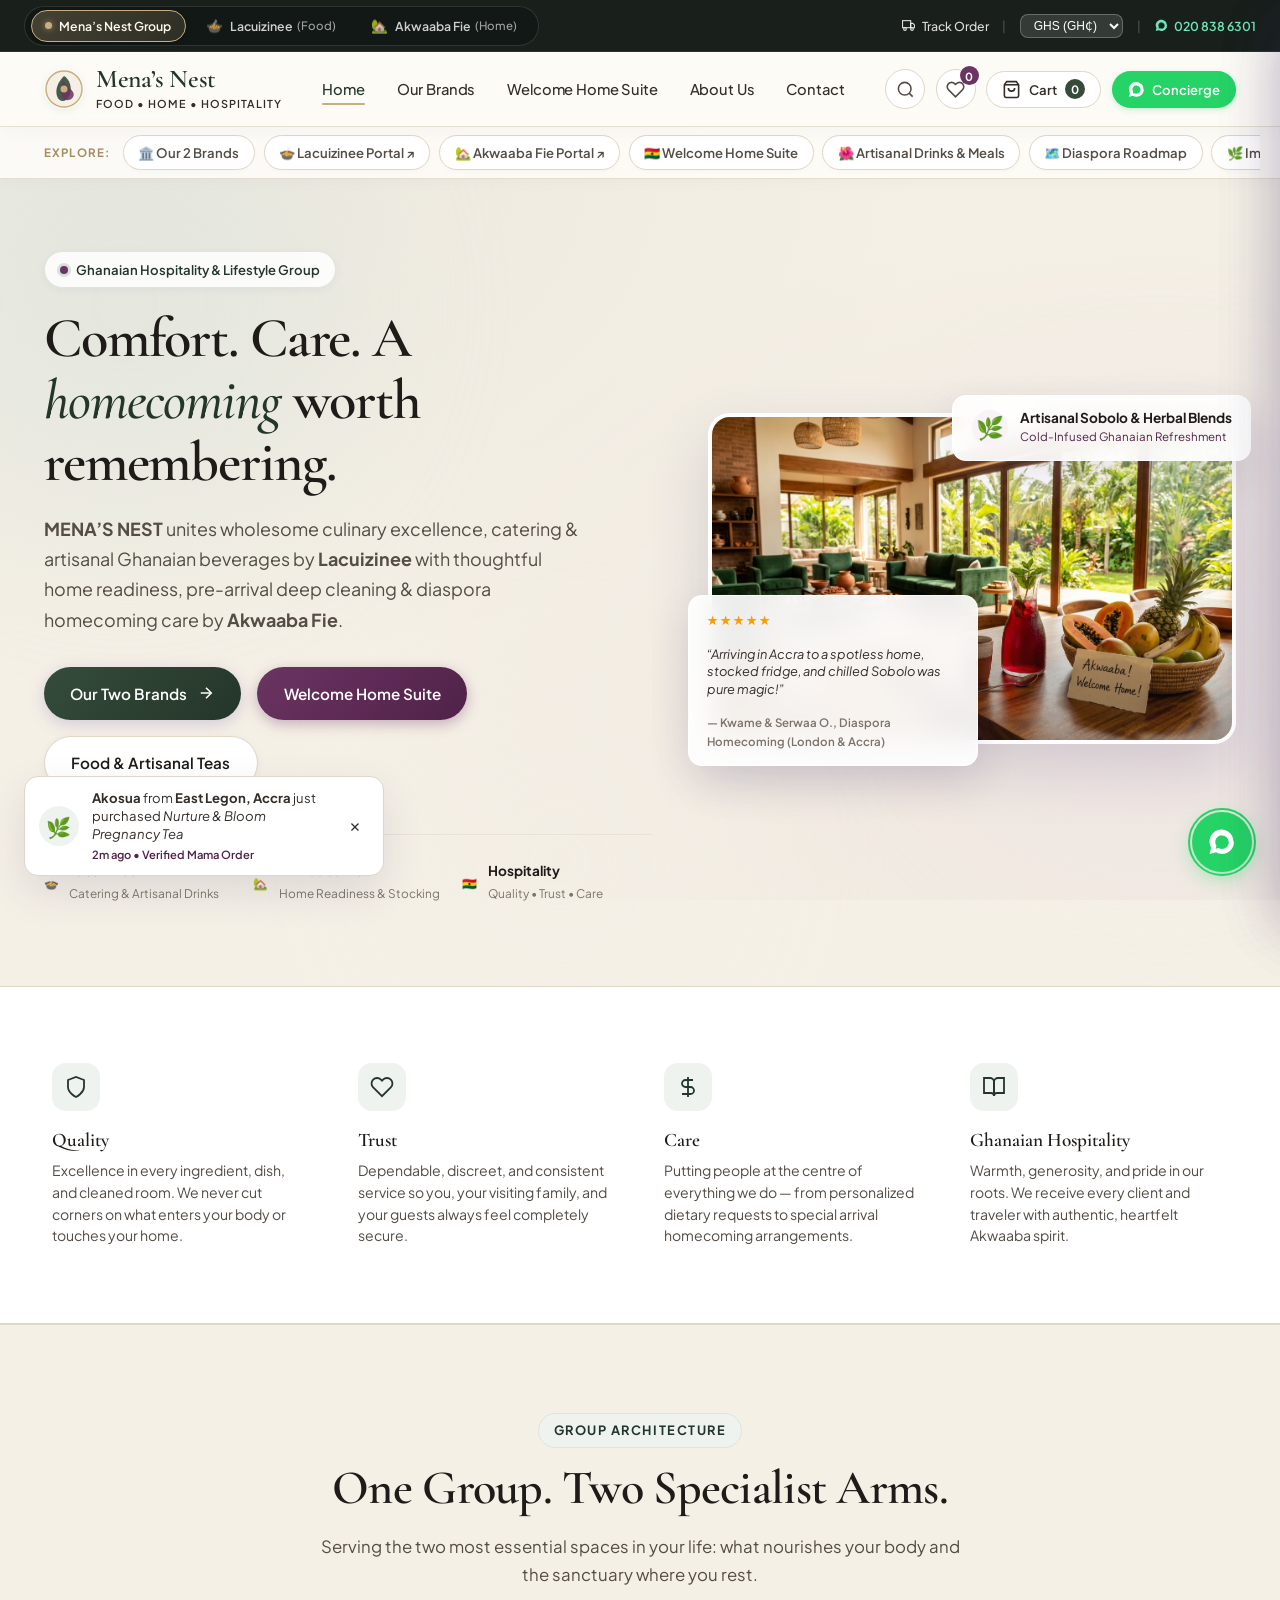
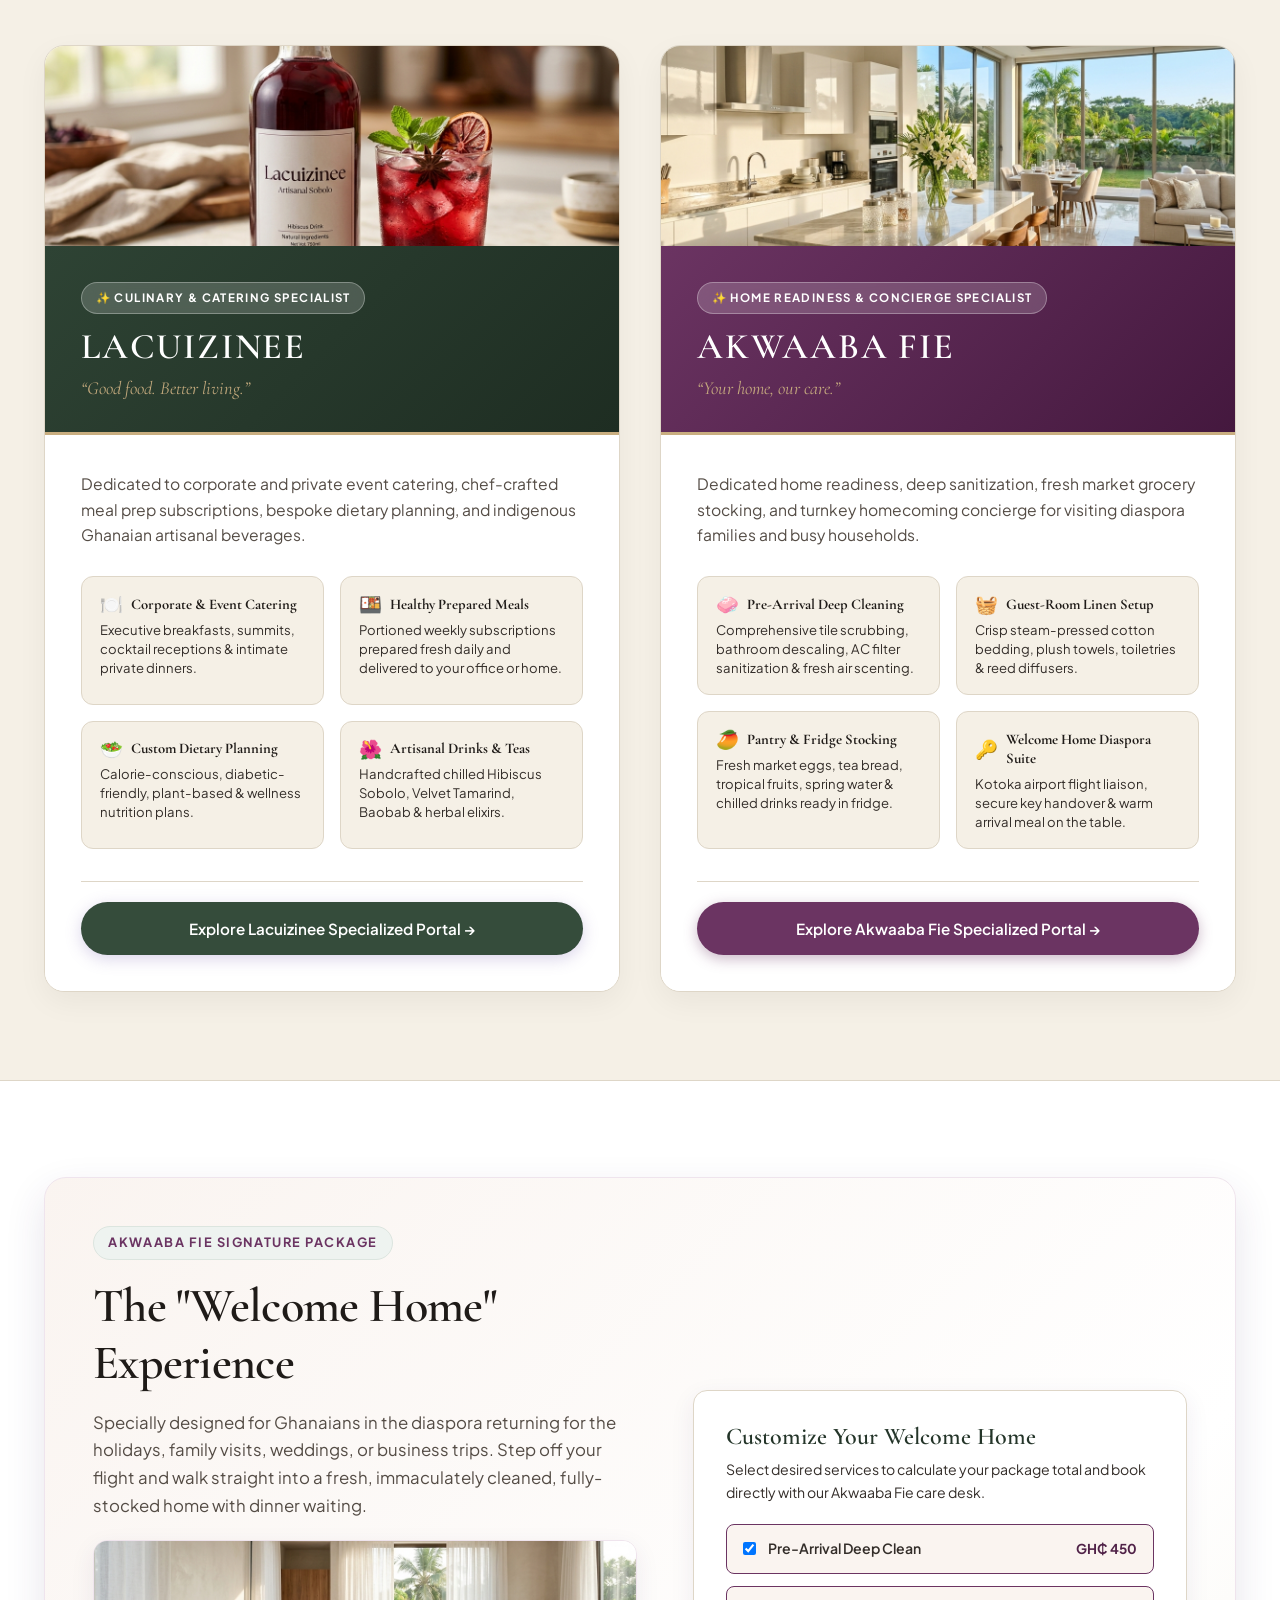
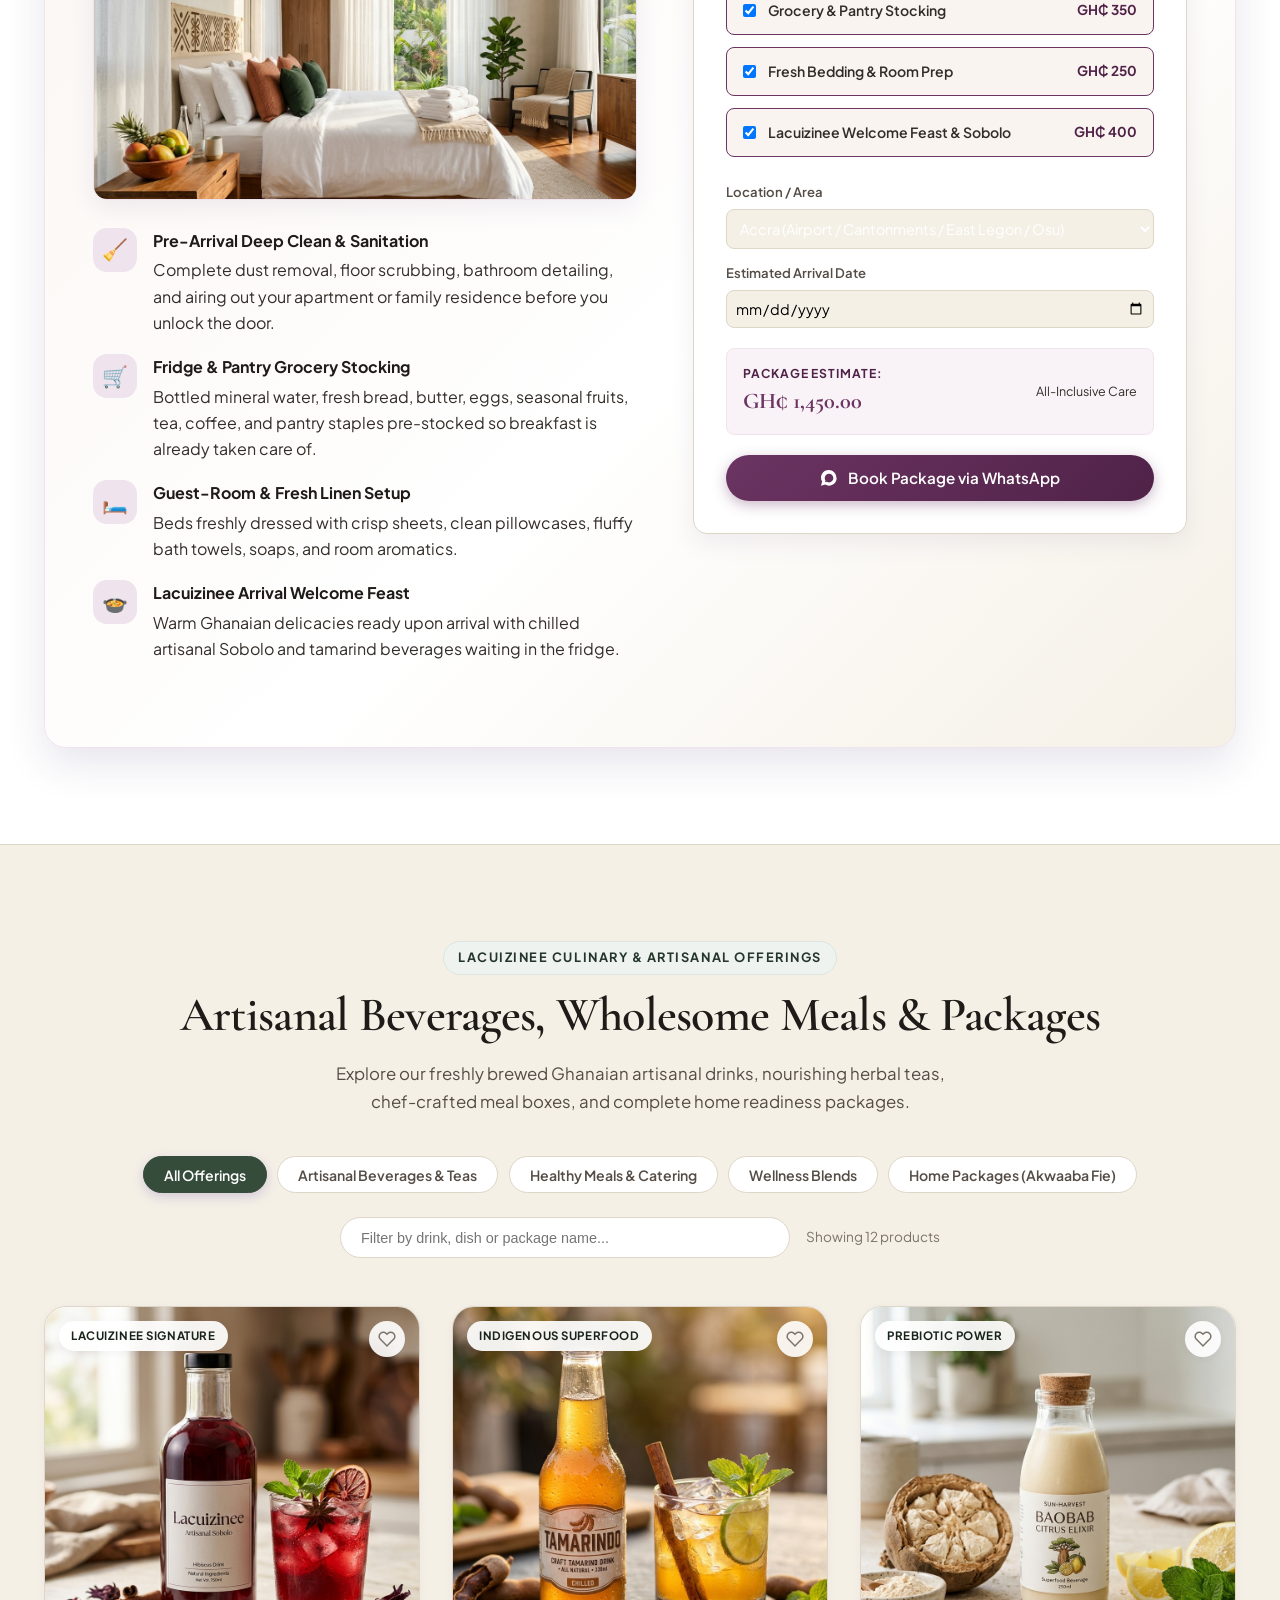
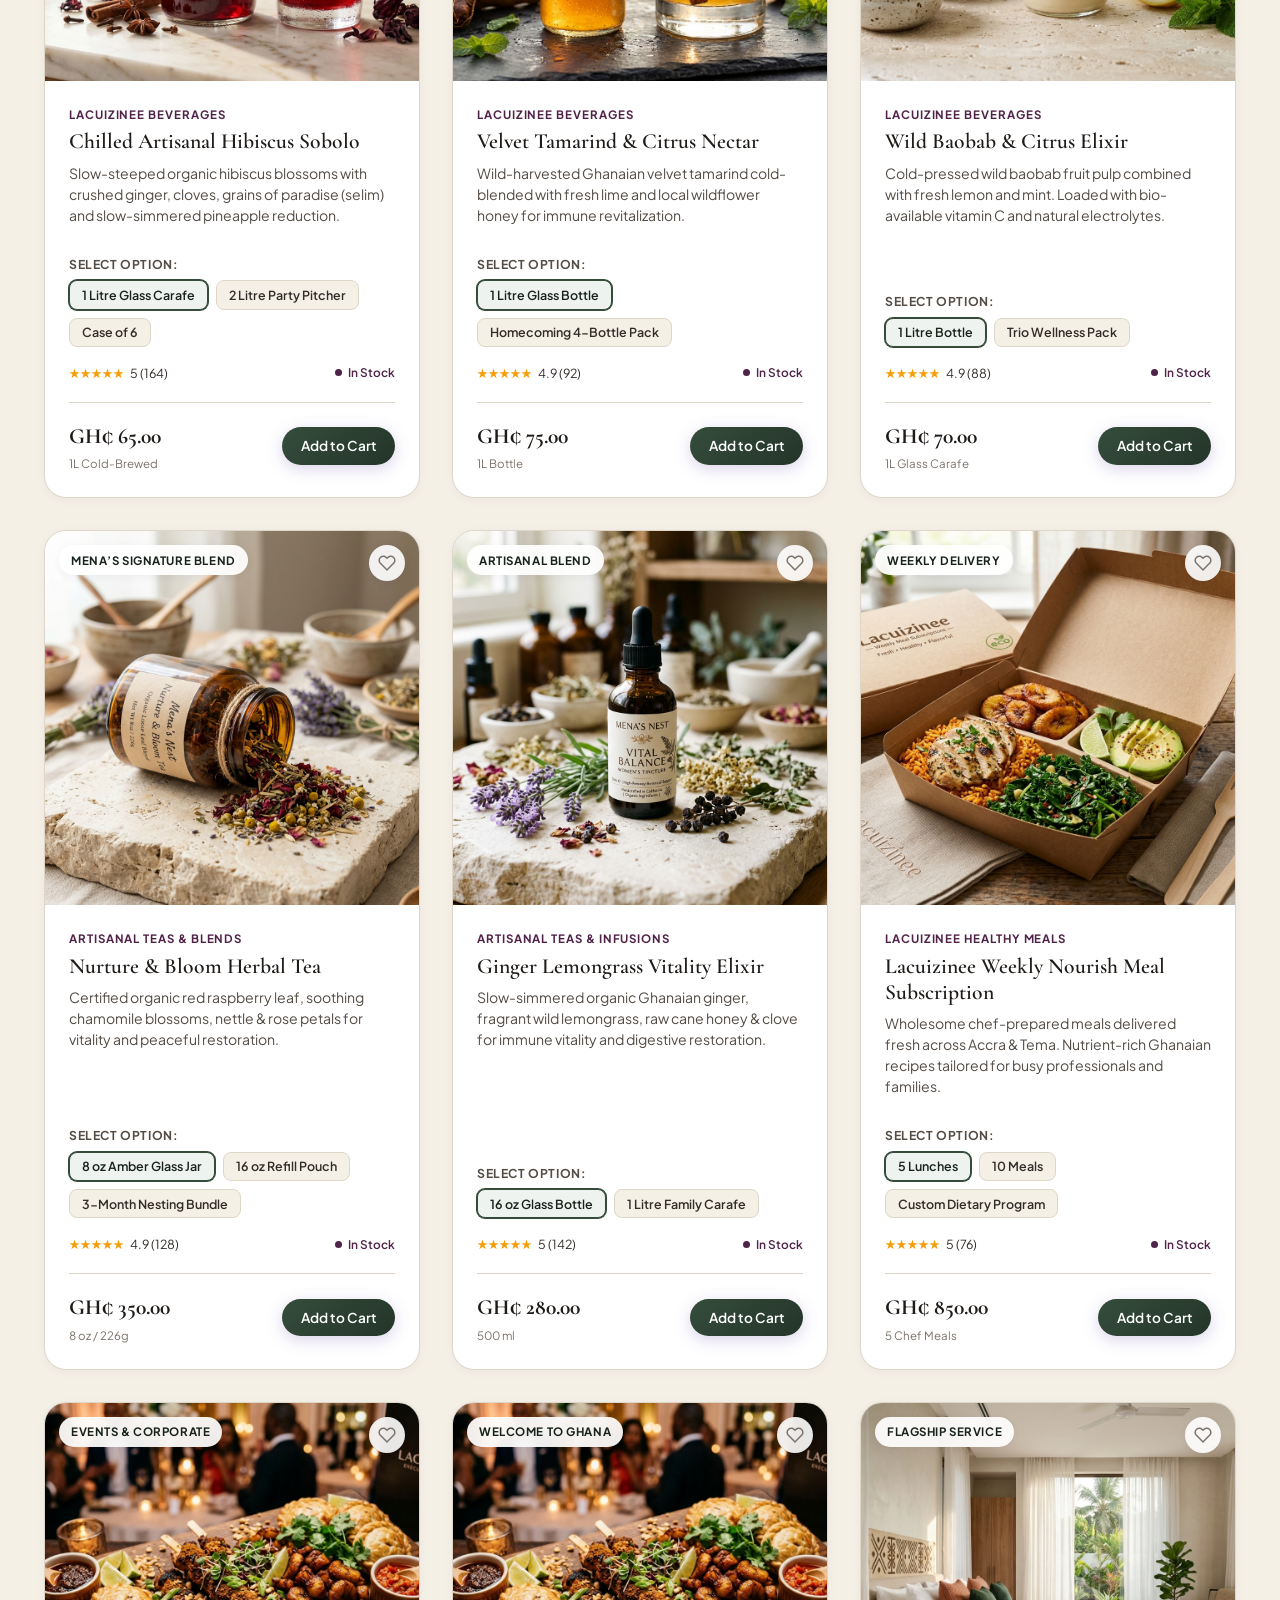
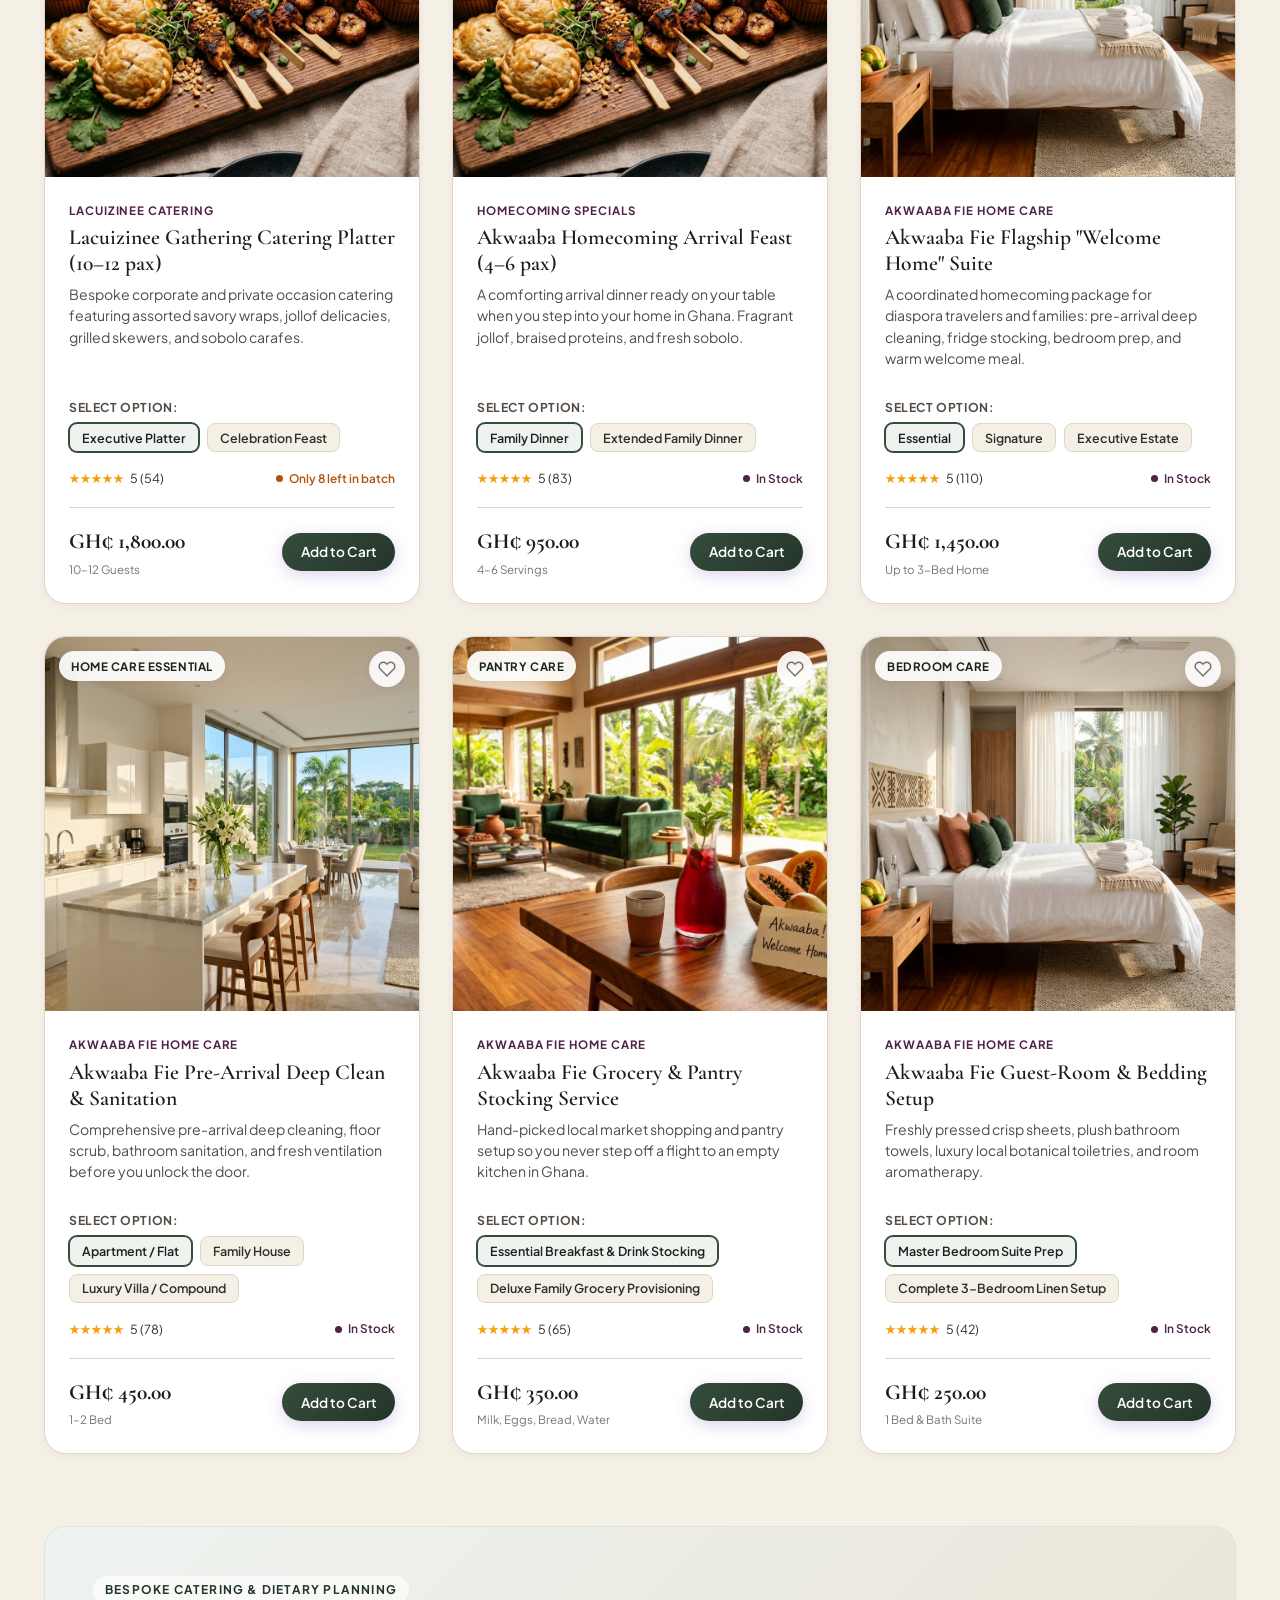
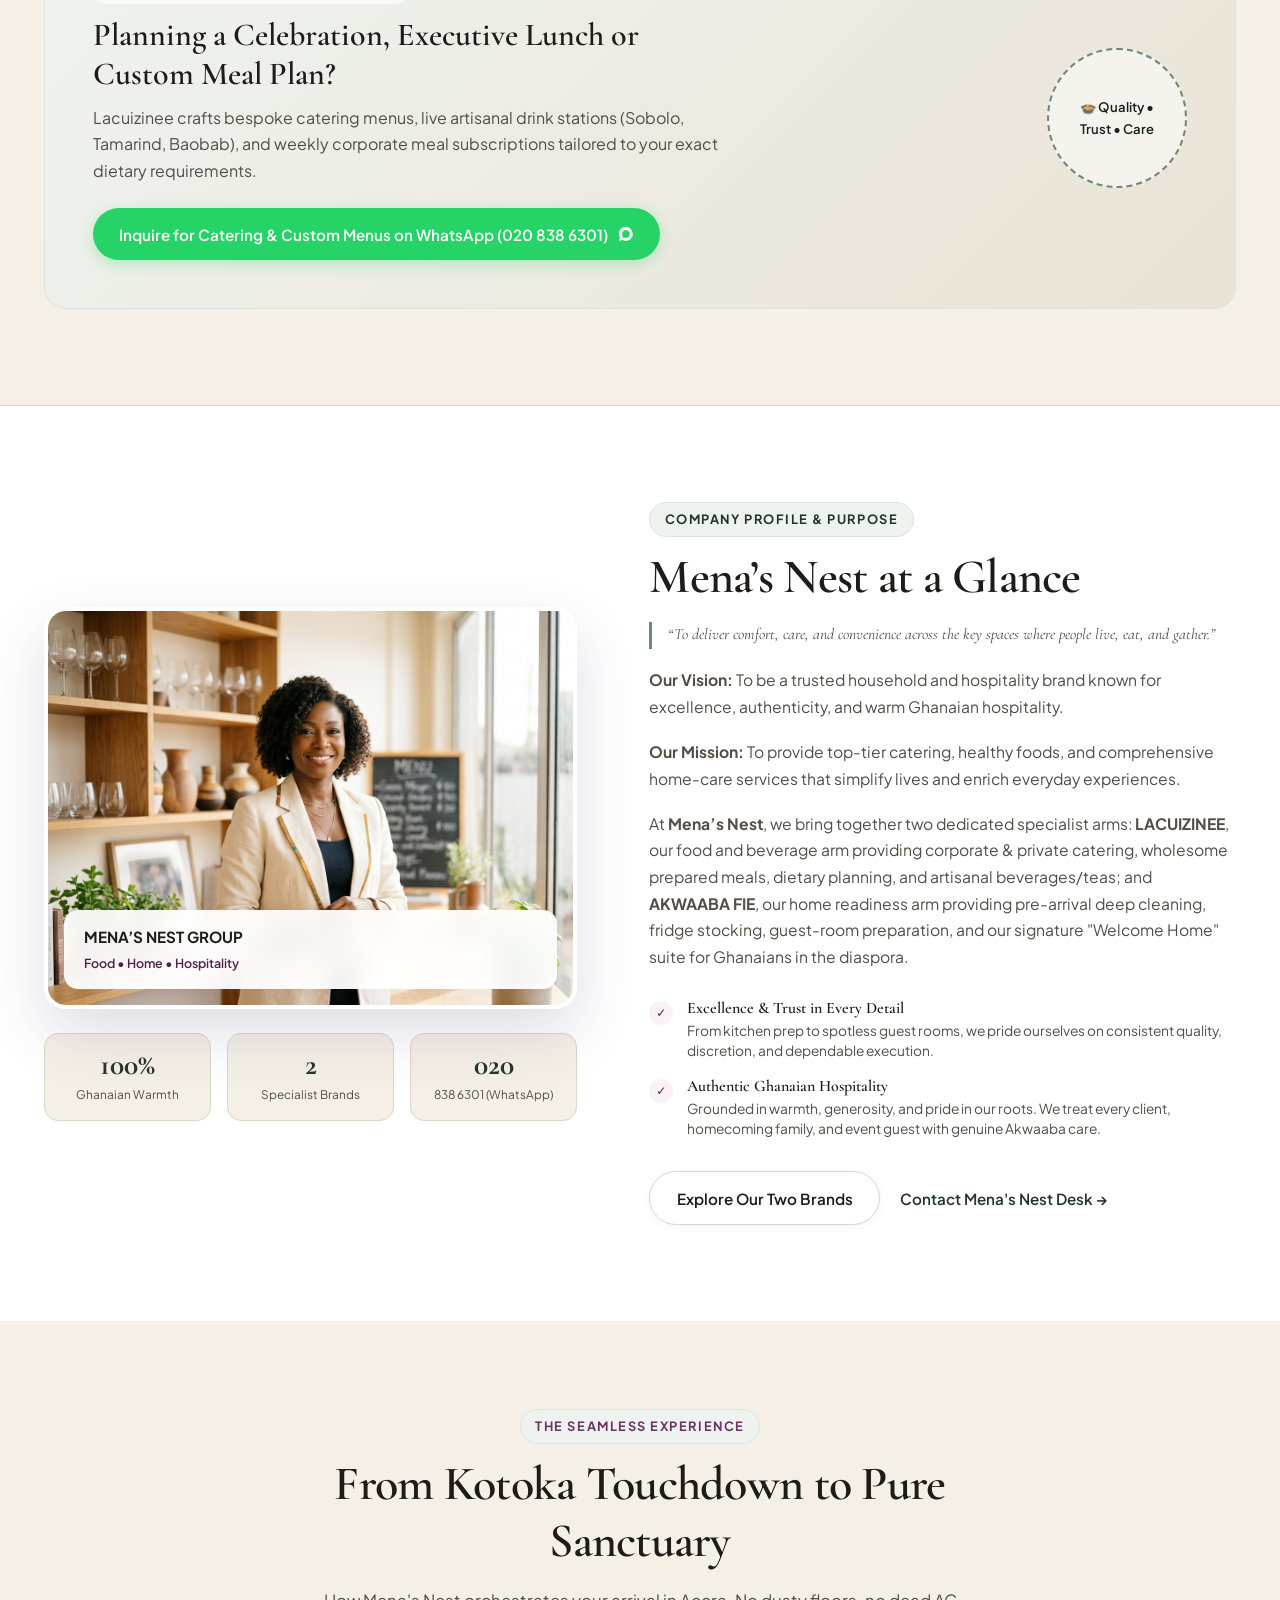
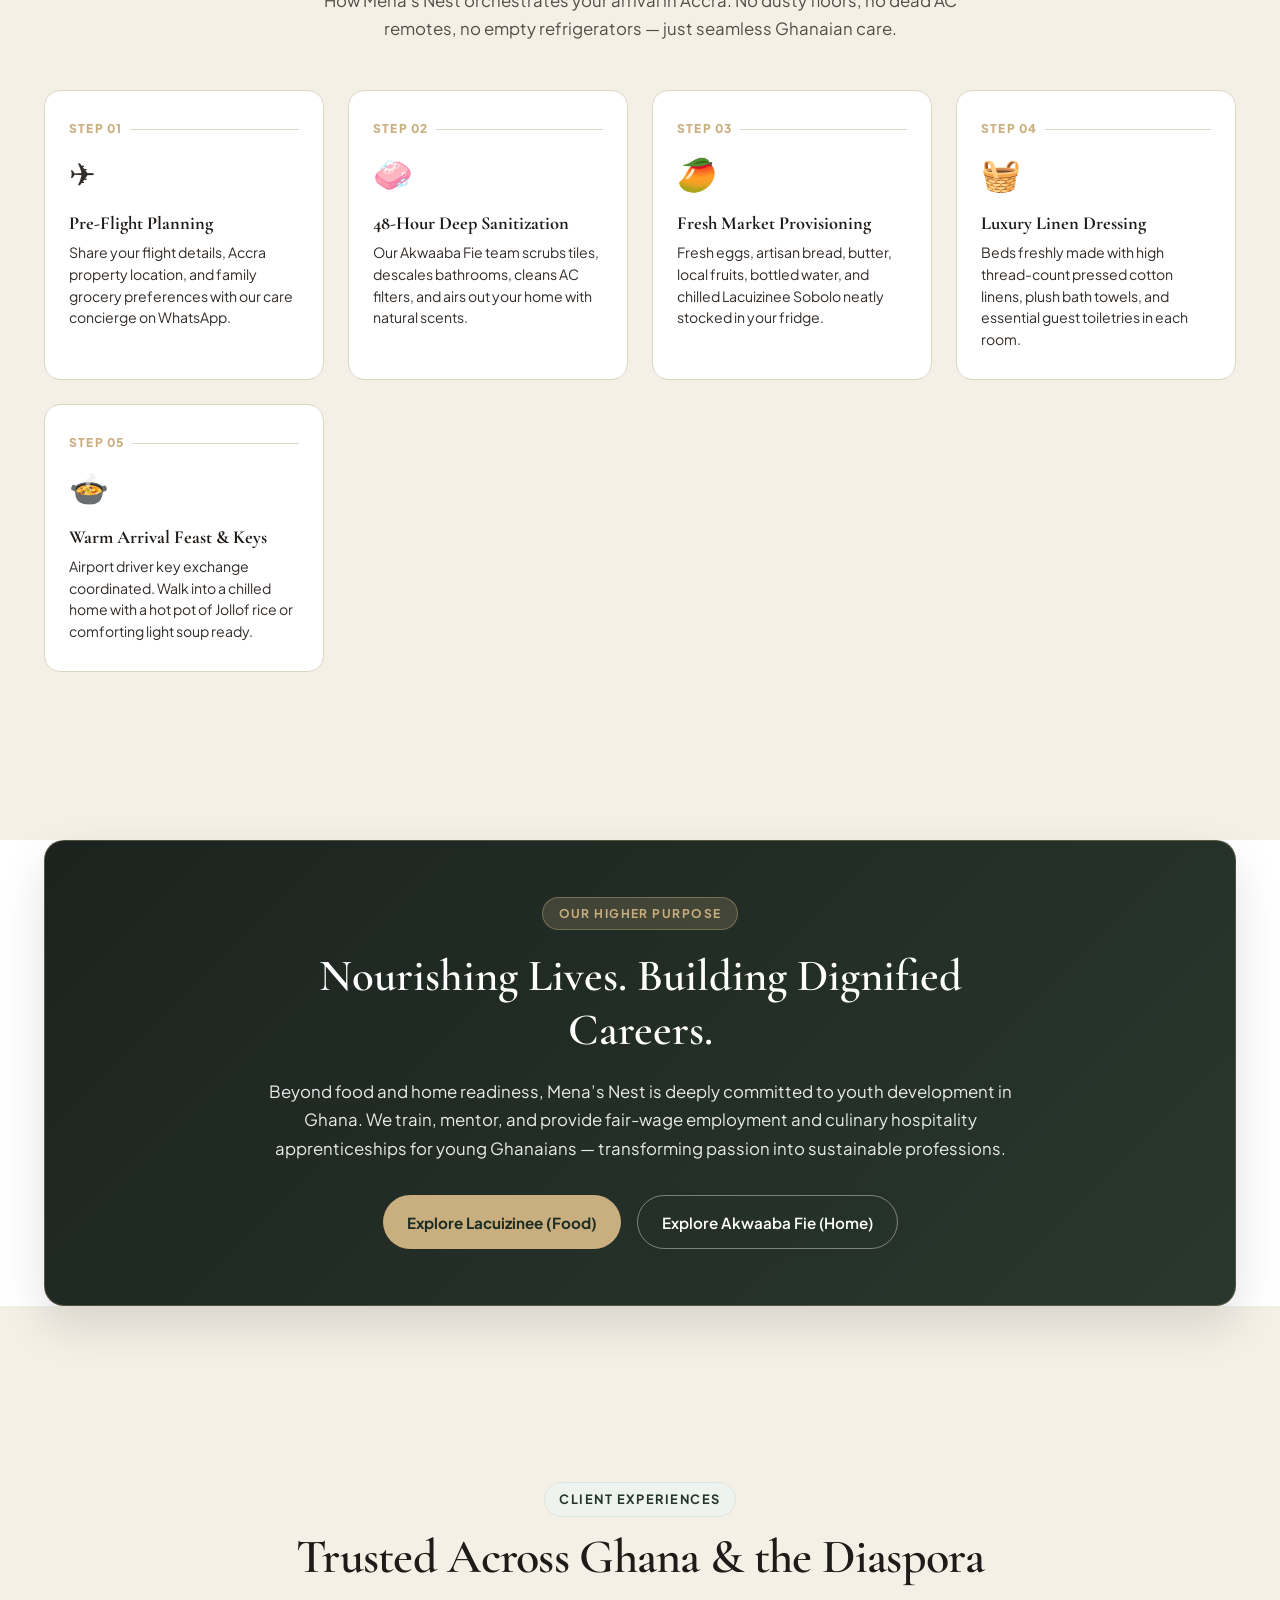
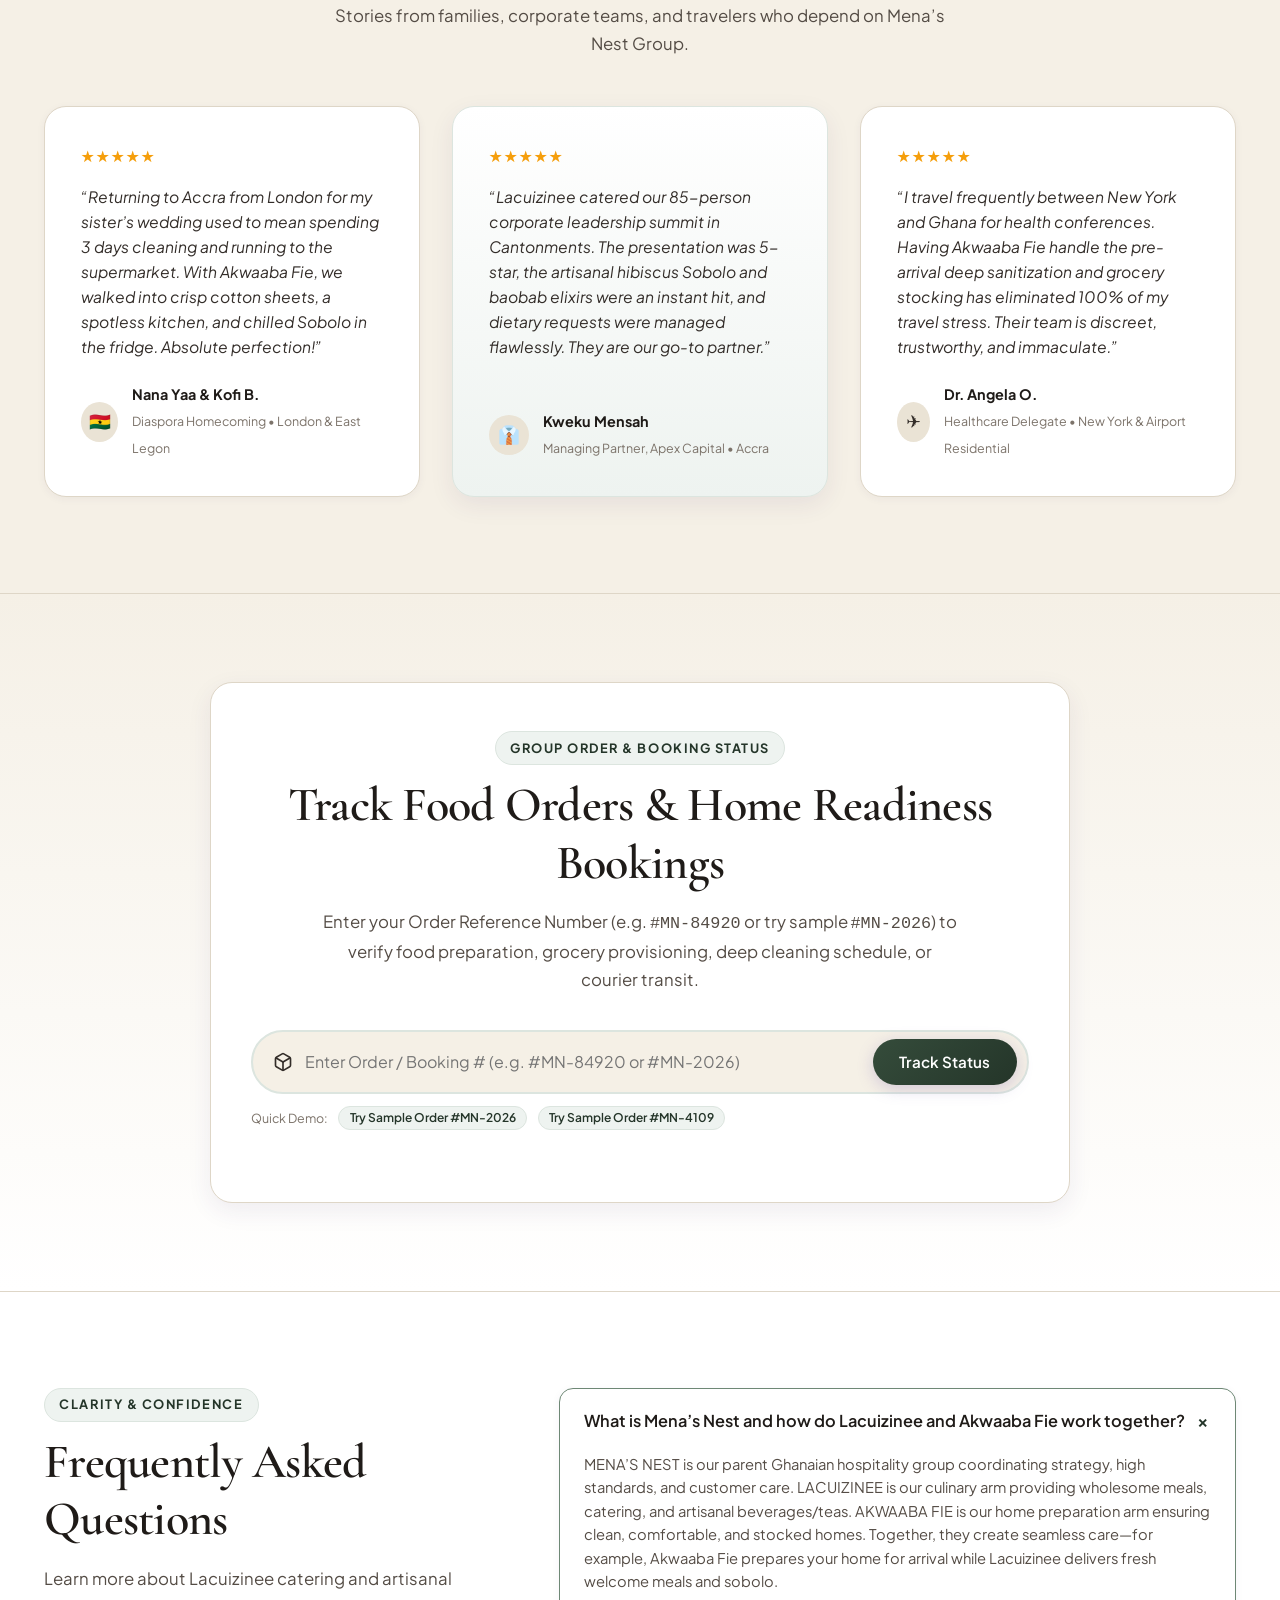
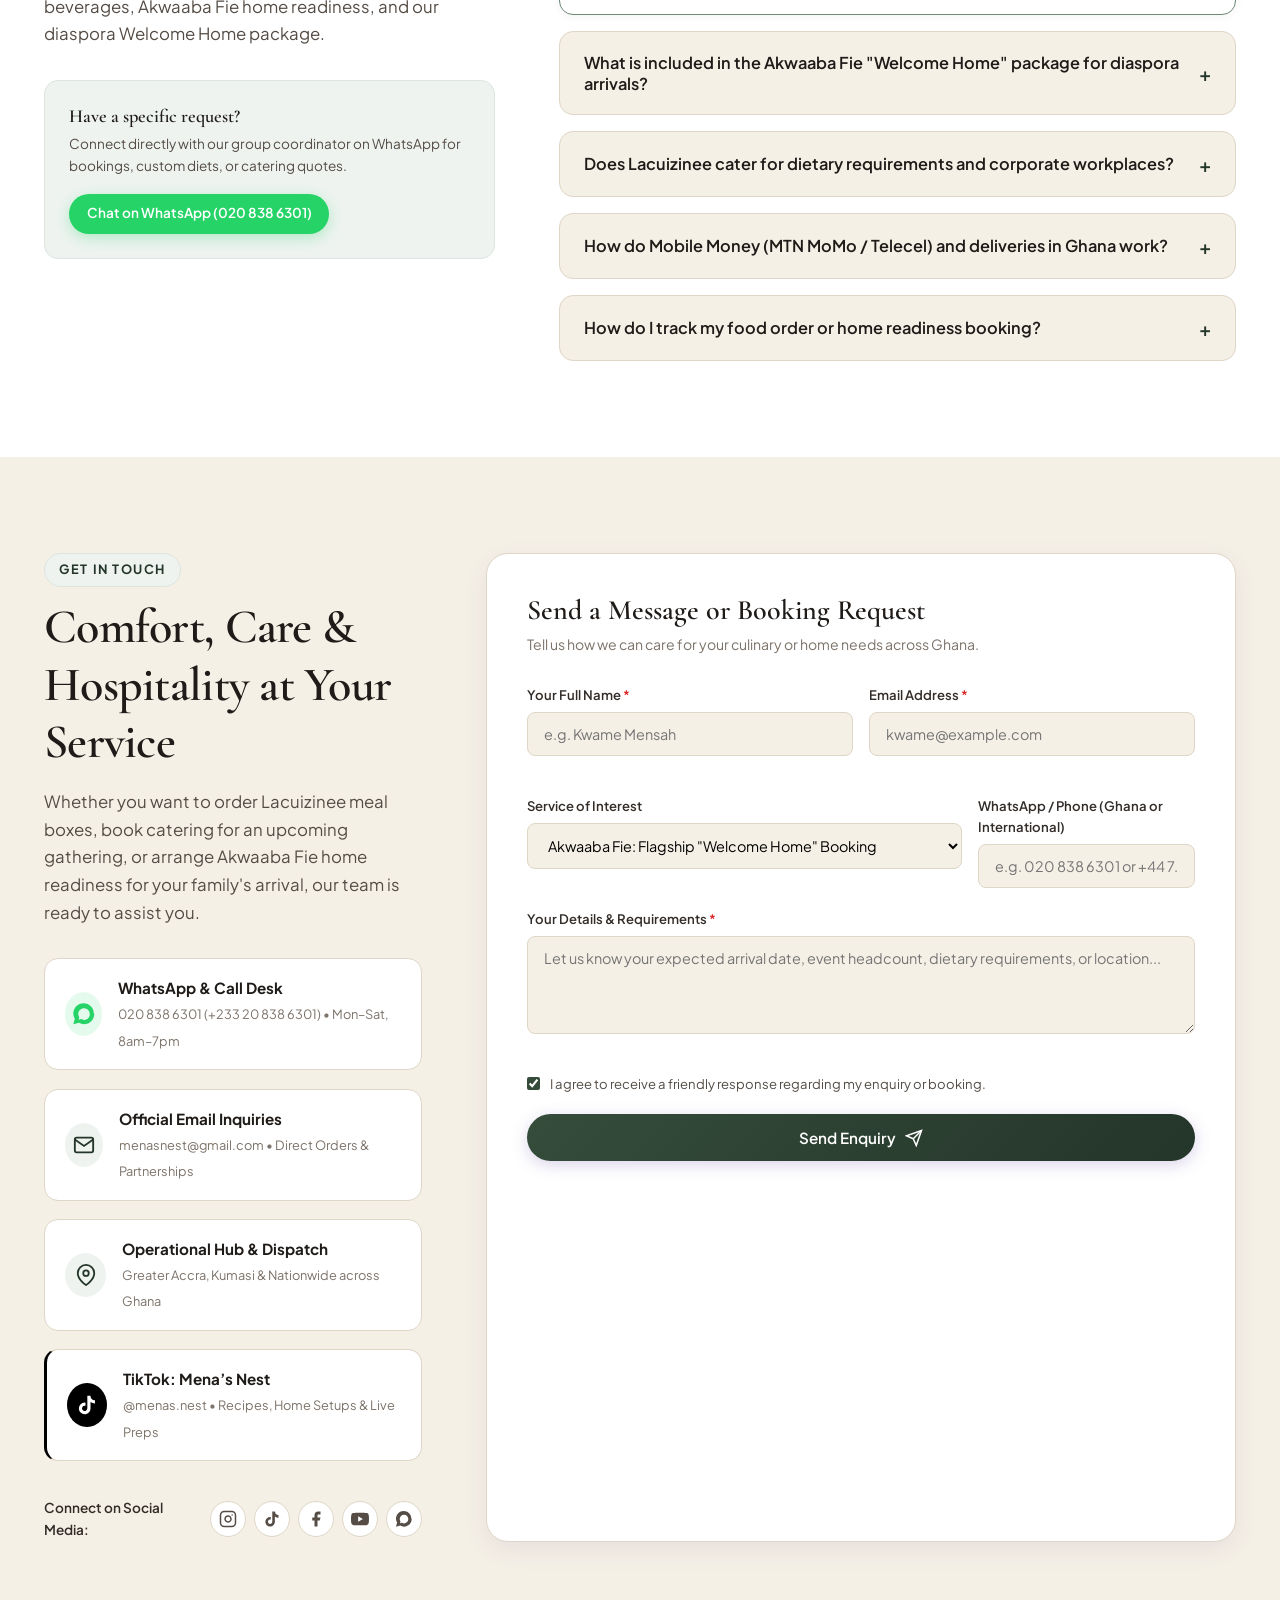
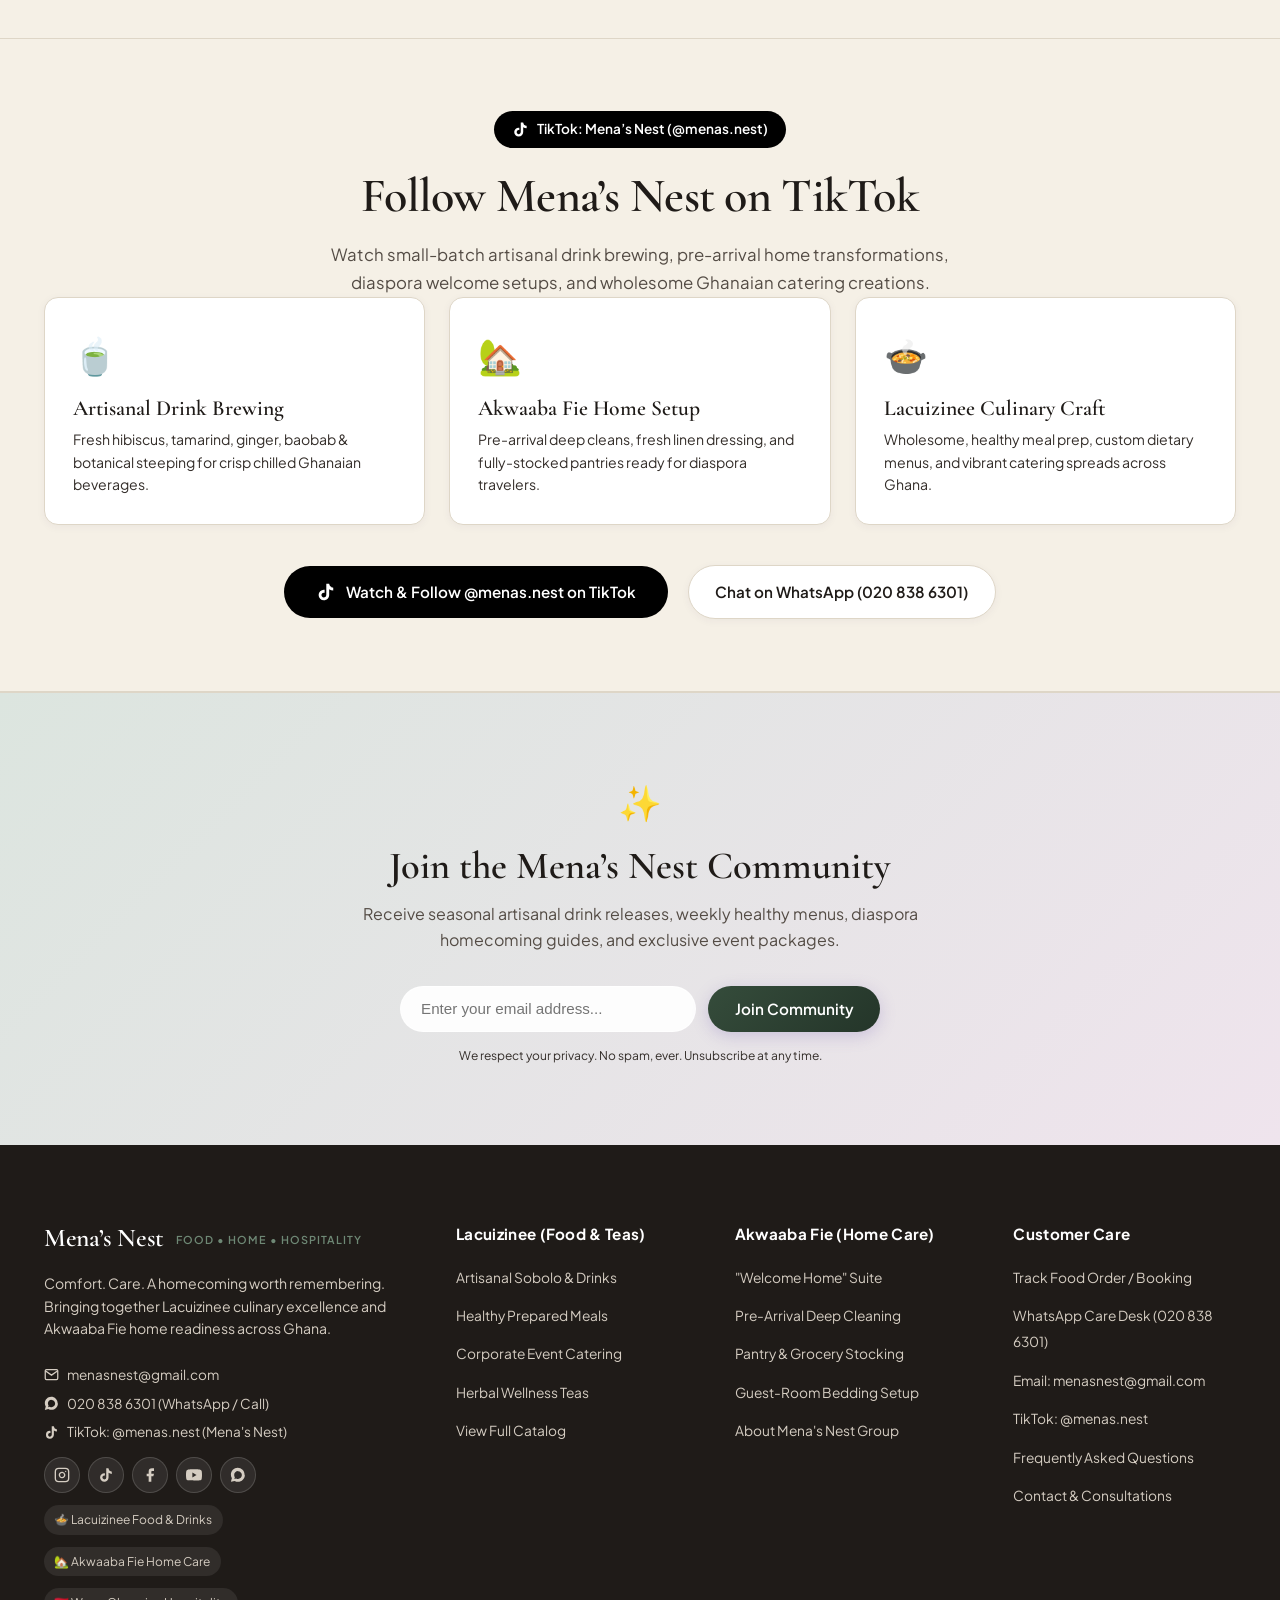
==== commit be2370a7: "style(theme): finalize purple palette cleanup" ====
--- a/index.html
+++ b/index.html
@@ -1,5 +1,6 @@
 <!DOCTYPE html>
 <html lang="en">
+
 <head>
   <meta charset="UTF-8">
   <meta name="viewport" content="width=device-width, initial-scale=1.0, viewport-fit=cover">
@@ -7,13 +8,18 @@
   <meta name="apple-mobile-web-app-capable" content="yes">
   <meta name="apple-mobile-web-app-status-bar-style" content="default">
   <title>Mena’s Nest | Food • Home • Hospitality — Lacuizinee & Akwaaba Fie</title>
-  <meta name="description" content="MENA’S NEST brings together Lacuizinee (corporate & private catering, meal subscriptions, artisanal beverages & teas) and Akwaaba Fie (home readiness, deep cleaning, grocery stocking, and diaspora homecoming packages) in Ghana.">
+  <meta name="description"
+    content="MENA’S NEST brings together Lacuizinee (corporate & private catering, meal subscriptions, artisanal beverages & teas) and Akwaaba Fie (home readiness, deep cleaning, grocery stocking, and diaspora homecoming packages) in Ghana.">
   <link rel="preconnect" href="https://fonts.googleapis.com">
   <link rel="preconnect" href="https://fonts.gstatic.com" crossorigin>
-  <link href="https://fonts.googleapis.com/css2?family=Cormorant+Garamond:ital,wght@0,400;0,500;0,600;0,700;1,400&family=Plus+Jakarta+Sans:wght@300;400;500;600;700&display=swap" rel="stylesheet">
+  <link
+    href="https://fonts.googleapis.com/css2?family=Cormorant+Garamond:ital,wght@0,400;0,500;0,600;0,700;1,400&family=Plus+Jakarta+Sans:wght@300;400;500;600;700&display=swap"
+    rel="stylesheet">
   <link rel="stylesheet" href="styles.css">
-  <link rel="icon" type="image/svg+xml" href="data:image/svg+xml,<svg xmlns='http://www.w3.org/2000/svg' viewBox='0 0 100 100'><text y='.9em' font-size='90'>🌿</text></svg>">
+  <link rel="icon" type="image/svg+xml"
+    href="data:image/svg+xml,<svg xmlns='http://www.w3.org/2000/svg' viewBox='0 0 100 100'><text y='.9em' font-size='90'>🌿</text></svg>">
 </head>
+
 <body>
 
   <!-- Main Header & Navigation -->
@@ -40,7 +46,12 @@
         <!-- Right Quick Utilities -->
         <div class="top-bar-utilities">
           <a href="#order-tracker" class="top-util-link" id="top-track-link">
-            <svg width="13" height="13" viewBox="0 0 24 24" fill="none" stroke="currentColor" stroke-width="2"><rect x="1" y="3" width="15" height="13"></rect><polygon points="16 8 20 8 23 11 23 16 16 16 8"></polygon><circle cx="5.5" cy="18.5" r="2.5"></circle><circle cx="18.5" cy="18.5" r="2.5"></circle></svg>
+            <svg width="13" height="13" viewBox="0 0 24 24" fill="none" stroke="currentColor" stroke-width="2">
+              <rect x="1" y="3" width="15" height="13"></rect>
+              <polygon points="16 8 20 8 23 11 23 16 16 16 8"></polygon>
+              <circle cx="5.5" cy="18.5" r="2.5"></circle>
+              <circle cx="18.5" cy="18.5" r="2.5"></circle>
+            </svg>
             <span>Track Order</span>
           </a>
           <span class="top-util-sep">|</span>
@@ -56,8 +67,13 @@
             </select>
           </div>
           <span class="top-util-sep">|</span>
-          <a href="https://wa.me/233208386301?text=Hello%20Mena's%20Nest!%20I'd%20love%20to%20learn%20more%20about%20your%20services." target="_blank" rel="noopener noreferrer" class="top-util-link top-wa-hotline" title="Call or WhatsApp: 020 838 6301">
-            <svg width="13" height="13" viewBox="0 0 24 24" fill="currentColor"><path d="M12.031 6.172c-3.181 0-5.767 2.586-5.768 5.766-.001 1.298.38 2.27 1.019 3.287l-.711 2.598 2.669-.699c.969.528 1.838.808 2.789.809 3.182 0 5.768-2.587 5.769-5.767.001-3.181-2.585-5.768-5.768-5.794zm10.222 5.769c-.004 5.65-4.596 10.24-10.245 10.24-1.792 0-3.535-.467-5.068-1.353l-5.632 1.475 1.503-5.485c-.974-1.583-1.488-3.411-1.488-5.285.004-5.65 4.596-10.24 10.245-10.24 2.735.001 5.307 1.066 7.24 2.999 1.934 1.934 2.996 4.505 2.997 7.243z"/></svg>
+          <a href="https://wa.me/233208386301?text=Hello%20Mena's%20Nest!%20I'd%20love%20to%20learn%20more%20about%20your%20services."
+            target="_blank" rel="noopener noreferrer" class="top-util-link top-wa-hotline"
+            title="Call or WhatsApp: 020 838 6301">
+            <svg width="13" height="13" viewBox="0 0 24 24" fill="currentColor">
+              <path
+                d="M12.031 6.172c-3.181 0-5.767 2.586-5.768 5.766-.001 1.298.38 2.27 1.019 3.287l-.711 2.598 2.669-.699c.969.528 1.838.808 2.789.809 3.182 0 5.768-2.587 5.769-5.767.001-3.181-2.585-5.768-5.768-5.794zm10.222 5.769c-.004 5.65-4.596 10.24-10.245 10.24-1.792 0-3.535-.467-5.068-1.353l-5.632 1.475 1.503-5.485c-.974-1.583-1.488-3.411-1.488-5.285.004-5.65 4.596-10.24 10.245-10.24 2.735.001 5.307 1.066 7.24 2.999 1.934 1.934 2.996 4.505 2.997 7.243z" />
+            </svg>
             <span>020 838 6301</span>
           </a>
         </div>
@@ -69,11 +85,14 @@
       <a href="index.html#home" class="brand-logo" id="brand-logo" aria-label="Mena's Nest Home">
         <div class="brand-icon">
           <svg viewBox="0 0 40 40" fill="none" xmlns="http://www.w3.org/2000/svg">
-            <circle cx="20" cy="20" r="18" fill="var(--color-cream-warm)" stroke="var(--color-warm-gold)" stroke-width="1.5"/>
+            <circle cx="20" cy="20" r="18" fill="var(--color-cream-warm)" stroke="var(--color-warm-gold)"
+              stroke-width="1.5" />
             <!-- Stylized leaf, bowl & hearth motif -->
-            <path d="M20 7C14 13 11 20 13 27C14.5 32 19 33 22 31C26 28 28 22 26 15C25 11 22 8 20 7Z" fill="var(--color-forest-green)" opacity="0.9"/>
-            <path d="M19 11C21 16 26 18 29 23C31 26 29 30 25 31C21 32 17 28 17 24C17 19 18 14 19 11Z" fill="var(--color-terracotta)" opacity="0.85"/>
-            <circle cx="20" cy="20" r="3.5" fill="var(--color-warm-gold)"/>
+            <path d="M20 7C14 13 11 20 13 27C14.5 32 19 33 22 31C26 28 28 22 26 15C25 11 22 8 20 7Z"
+              fill="var(--color-forest-green)" opacity="0.9" />
+            <path d="M19 11C21 16 26 18 29 23C31 26 29 30 25 31C21 32 17 28 17 24C17 19 18 14 19 11Z"
+              fill="var(--color-terracotta)" opacity="0.85" />
+            <circle cx="20" cy="20" r="3.5" fill="var(--color-warm-gold)" />
           </svg>
         </div>
         <div class="brand-text">
@@ -96,11 +115,19 @@
       <!-- Header Actions -->
       <div class="nav-actions">
         <button class="icon-btn search-toggle" id="search-toggle-btn" aria-label="Search items" title="Search items">
-          <svg width="19" height="19" viewBox="0 0 24 24" fill="none" stroke="currentColor" stroke-width="2"><circle cx="11" cy="11" r="8"></circle><line x1="21" y1="21" x2="16.65" y2="16.65"></line></svg>
+          <svg width="19" height="19" viewBox="0 0 24 24" fill="none" stroke="currentColor" stroke-width="2">
+            <circle cx="11" cy="11" r="8"></circle>
+            <line x1="21" y1="21" x2="16.65" y2="16.65"></line>
+          </svg>
         </button>
 
-        <button class="icon-btn wishlist-trigger-btn" id="wishlist-trigger-btn" aria-label="View Wishlist" title="Your Saved Items">
-          <svg width="19" height="19" viewBox="0 0 24 24" fill="none" stroke="currentColor" stroke-width="2"><path d="M20.84 4.61a5.5 5.5 0 0 0-7.78 0L12 5.67l-1.06-1.06a5.5 5.5 0 0 0-7.78 7.78l1.06 1.06L12 21.23l7.78-7.78 1.06-1.06a5.5 5.5 0 0 0 0-7.78z"></path></svg>
+        <button class="icon-btn wishlist-trigger-btn" id="wishlist-trigger-btn" aria-label="View Wishlist"
+          title="Your Saved Items">
+          <svg width="19" height="19" viewBox="0 0 24 24" fill="none" stroke="currentColor" stroke-width="2">
+            <path
+              d="M20.84 4.61a5.5 5.5 0 0 0-7.78 0L12 5.67l-1.06-1.06a5.5 5.5 0 0 0-7.78 7.78l1.06 1.06L12 21.23l7.78-7.78 1.06-1.06a5.5 5.5 0 0 0 0-7.78z">
+            </path>
+          </svg>
           <span class="wishlist-count-badge" id="wishlist-count-badge">0</span>
         </button>
 
@@ -114,8 +141,13 @@
           <span class="cart-count-badge" id="cart-count-badge">0</span>
         </button>
 
-        <a href="https://wa.me/233208386301?text=Hello%20Mena's%20Nest!%20I'd%20love%20to%20learn%20more%20about%20your%20catering%2C%20artisanal%20beverages%2C%20and%20home%20services." target="_blank" rel="noopener noreferrer" class="whatsapp-nav-btn" id="whatsapp-nav-btn" title="Chat with Mena's Nest on WhatsApp">
-          <svg width="17" height="17" viewBox="0 0 24 24" fill="currentColor"><path d="M12.031 6.172c-3.181 0-5.767 2.586-5.768 5.766-.001 1.298.38 2.27 1.019 3.287l-.711 2.598 2.669-.699c.969.528 1.838.808 2.789.809 3.182 0 5.768-2.587 5.769-5.767.001-3.181-2.585-5.768-5.768-5.794zm10.222 5.769c-.004 5.65-4.596 10.24-10.245 10.24-1.792 0-3.535-.467-5.068-1.353l-5.632 1.475 1.503-5.485c-.974-1.583-1.488-3.411-1.488-5.285.004-5.65 4.596-10.24 10.245-10.24 2.735.001 5.307 1.066 7.24 2.999 1.934 1.934 2.996 4.505 2.997 7.243z"/></svg>
+        <a href="https://wa.me/233208386301?text=Hello%20Mena's%20Nest!%20I'd%20love%20to%20learn%20more%20about%20your%20catering%2C%20artisanal%20beverages%2C%20and%20home%20services."
+          target="_blank" rel="noopener noreferrer" class="whatsapp-nav-btn" id="whatsapp-nav-btn"
+          title="Chat with Mena's Nest on WhatsApp">
+          <svg width="17" height="17" viewBox="0 0 24 24" fill="currentColor">
+            <path
+              d="M12.031 6.172c-3.181 0-5.767 2.586-5.768 5.766-.001 1.298.38 2.27 1.019 3.287l-.711 2.598 2.669-.699c.969.528 1.838.808 2.789.809 3.182 0 5.768-2.587 5.769-5.767.001-3.181-2.585-5.768-5.768-5.794zm10.222 5.769c-.004 5.65-4.596 10.24-10.245 10.24-1.792 0-3.535-.467-5.068-1.353l-5.632 1.475 1.503-5.485c-.974-1.583-1.488-3.411-1.488-5.285.004-5.65 4.596-10.24 10.245-10.24 2.735.001 5.307 1.066 7.24 2.999 1.934 1.934 2.996 4.505 2.997 7.243z" />
+          </svg>
           <span class="whatsapp-btn-text">Concierge</span>
         </a>
 
@@ -130,8 +162,12 @@
     <!-- Quick Search Bar (Dropdown) -->
     <div class="search-dropdown-bar hidden" id="search-dropdown-bar">
       <div class="search-input-wrapper">
-        <svg width="18" height="18" viewBox="0 0 24 24" fill="none" stroke="currentColor" stroke-width="2"><circle cx="11" cy="11" r="8"></circle><line x1="21" y1="21" x2="16.65" y2="16.65"></line></svg>
-        <input type="text" id="global-search-input" placeholder="Search artisanal drinks, teas, meal boxes, home packages..." autocomplete="off">
+        <svg width="18" height="18" viewBox="0 0 24 24" fill="none" stroke="currentColor" stroke-width="2">
+          <circle cx="11" cy="11" r="8"></circle>
+          <line x1="21" y1="21" x2="16.65" y2="16.65"></line>
+        </svg>
+        <input type="text" id="global-search-input"
+          placeholder="Search artisanal drinks, teas, meal boxes, home packages..." autocomplete="off">
         <button class="close-search-btn" id="close-search-btn" aria-label="Close search">✕</button>
       </div>
       <div class="search-suggestions" id="search-suggestions"></div>
@@ -143,8 +179,10 @@
     <div class="subnav-container">
       <span class="subnav-label">Explore:</span>
       <a href="#group-brands" class="subnav-pill active">🏛️ Our 2 Brands</a>
-      <a href="lacuizinee.html" class="subnav-pill pill-lacuizinee" title="Specialized Culinary & Catering Portal">🍲 Lacuizinee Portal ↗</a>
-      <a href="akwaaba-fie.html" class="subnav-pill pill-akwaaba" title="Specialized Home Readiness Portal">🏡 Akwaaba Fie Portal ↗</a>
+      <a href="lacuizinee.html" class="subnav-pill pill-lacuizinee" title="Specialized Culinary & Catering Portal">🍲
+        Lacuizinee Portal ↗</a>
+      <a href="akwaaba-fie.html" class="subnav-pill pill-akwaaba" title="Specialized Home Readiness Portal">🏡 Akwaaba
+        Fie Portal ↗</a>
       <a href="#welcome-home" class="subnav-pill">🇬🇭 Welcome Home Suite</a>
       <a href="#lacuizinee" class="subnav-pill">🌺 Artisanal Drinks & Meals</a>
       <a href="#roadmap" class="subnav-pill">🗺️ Diaspora Roadmap</a>
@@ -159,7 +197,8 @@
     <div class="mobile-nav-header">
       <div class="brand-text">
         <span class="brand-name" style="font-size: 1.4rem;">Mena’s Nest</span>
-        <span class="brand-tagline" style="font-size: 0.65rem; color: var(--color-neutral-600); display: block;">Food • Home • Hospitality</span>
+        <span class="brand-tagline" style="font-size: 0.65rem; color: var(--color-neutral-600); display: block;">Food •
+          Home • Hospitality</span>
       </div>
       <button class="close-mobile-nav" id="close-mobile-nav" aria-label="Close menu">✕</button>
     </div>
@@ -206,8 +245,12 @@
     </ul>
 
     <div class="mobile-nav-footer">
-      <a href="https://wa.me/233208386301?text=Hello%20Mena's%20Nest!%20I'd%20love%20to%20learn%20more%20about%20your%20services." target="_blank" rel="noopener noreferrer" class="btn btn-whatsapp w-full">
-        <svg width="18" height="18" viewBox="0 0 24 24" fill="currentColor"><path d="M12.031 6.172c-3.181 0-5.767 2.586-5.768 5.766-.001 1.298.38 2.27 1.019 3.287l-.711 2.598 2.669-.699c.969.528 1.838.808 2.789.809 3.182 0 5.768-2.587 5.769-5.767.001-3.181-2.585-5.768-5.768-5.794zm10.222 5.769c-.004 5.65-4.596 10.24-10.245 10.24-1.792 0-3.535-.467-5.068-1.353l-5.632 1.475 1.503-5.485c-.974-1.583-1.488-3.411-1.488-5.285.004-5.65 4.596-10.24 10.245-10.24 2.735.001 5.307 1.066 7.24 2.999 1.934 1.934 2.996 4.505 2.997 7.243z"/></svg>
+      <a href="https://wa.me/233208386301?text=Hello%20Mena's%20Nest!%20I'd%20love%20to%20learn%20more%20about%20your%20services."
+        target="_blank" rel="noopener noreferrer" class="btn btn-whatsapp w-full">
+        <svg width="18" height="18" viewBox="0 0 24 24" fill="currentColor">
+          <path
+            d="M12.031 6.172c-3.181 0-5.767 2.586-5.768 5.766-.001 1.298.38 2.27 1.019 3.287l-.711 2.598 2.669-.699c.969.528 1.838.808 2.789.809 3.182 0 5.768-2.587 5.769-5.767.001-3.181-2.585-5.768-5.768-5.794zm10.222 5.769c-.004 5.65-4.596 10.24-10.245 10.24-1.792 0-3.535-.467-5.068-1.353l-5.632 1.475 1.503-5.485c-.974-1.583-1.488-3.411-1.488-5.285.004-5.65 4.596-10.24 10.245-10.24 2.735.001 5.307 1.066 7.24 2.999 1.934 1.934 2.996 4.505 2.997 7.243z" />
+        </svg>
         <span>WhatsApp Concierge (020 838 6301)</span>
       </a>
       <p class="mobile-care-note">Monday – Saturday • Fast WhatsApp Consultations</p>
@@ -233,13 +276,18 @@
             Comfort. Care. A <em>homecoming</em> worth remembering.
           </h1>
           <p class="hero-lead">
-            <strong>MENA’S NEST</strong> unites wholesome culinary excellence, catering & artisanal Ghanaian beverages by <strong>Lacuizinee</strong> with thoughtful home readiness, pre-arrival deep cleaning & diaspora homecoming care by <strong>Akwaaba Fie</strong>.
+            <strong>MENA’S NEST</strong> unites wholesome culinary excellence, catering & artisanal Ghanaian beverages
+            by <strong>Lacuizinee</strong> with thoughtful home readiness, pre-arrival deep cleaning & diaspora
+            homecoming care by <strong>Akwaaba Fie</strong>.
           </p>
 
           <div class="hero-cta-group">
             <a href="#group-brands" class="btn btn-primary" id="hero-brands-btn">
               <span>Our Two Brands</span>
-              <svg width="18" height="18" viewBox="0 0 24 24" fill="none" stroke="currentColor" stroke-width="2"><path d="M5 12h14"></path><path d="m12 5 7 7-7 7"></path></svg>
+              <svg width="18" height="18" viewBox="0 0 24 24" fill="none" stroke="currentColor" stroke-width="2">
+                <path d="M5 12h14"></path>
+                <path d="m12 5 7 7-7 7"></path>
+              </svg>
             </a>
             <a href="#welcome-home" class="btn btn-terracotta" id="hero-welcome-btn">
               <span>Welcome Home Suite</span>
@@ -278,7 +326,9 @@
         <div class="hero-visual">
           <div class="hero-image-card">
             <div class="hero-image-frame">
-              <img src="assets/images/hero-welcome-home.jpg" alt="Mena's Nest warm Ghanaian hospitality, wholesome meals and serene home" class="hero-main-img" loading="eager">
+              <img src="assets/images/hero-welcome-home.jpg"
+                alt="Mena's Nest warm Ghanaian hospitality, wholesome meals and serene home" class="hero-main-img"
+                loading="eager">
               <div class="hero-gradient-overlay"></div>
             </div>
 
@@ -293,7 +343,8 @@
 
             <div class="floating-card floating-card-bottom">
               <div class="floating-stars">★★★★★</div>
-              <p class="floating-quote">“Arriving in Accra to a spotless home, stocked fridge, and chilled Sobolo was pure magic!”</p>
+              <p class="floating-quote">“Arriving in Accra to a spotless home, stocked fridge, and chilled Sobolo was
+                pure magic!”</p>
               <p class="floating-author">— Kwame & Serwaa O., Diaspora Homecoming (London & Accra)</p>
             </div>
           </div>
@@ -307,34 +358,48 @@
         <div class="values-grid">
           <div class="value-card">
             <div class="value-icon-box">
-              <svg viewBox="0 0 24 24" fill="none" stroke="currentColor" stroke-width="1.8"><path d="M12 22s8-4 8-10V5l-8-3-8 3v7c0 6 8 10 8 10z"/></svg>
+              <svg viewBox="0 0 24 24" fill="none" stroke="currentColor" stroke-width="1.8">
+                <path d="M12 22s8-4 8-10V5l-8-3-8 3v7c0 6 8 10 8 10z" />
+              </svg>
             </div>
             <h3>Quality</h3>
-            <p>Excellence in every ingredient, dish, and cleaned room. We never cut corners on what enters your body or touches your home.</p>
+            <p>Excellence in every ingredient, dish, and cleaned room. We never cut corners on what enters your body or
+              touches your home.</p>
           </div>
 
           <div class="value-card">
             <div class="value-icon-box">
-              <svg viewBox="0 0 24 24" fill="none" stroke="currentColor" stroke-width="1.8"><path d="M20.84 4.61a5.5 5.5 0 0 0-7.78 0L12 5.67l-1.06-1.06a5.5 5.5 0 0 0-7.78 7.78l1.06 1.06L12 21.23l7.78-7.78 1.06-1.06a5.5 5.5 0 0 0 0-7.78z"/></svg>
+              <svg viewBox="0 0 24 24" fill="none" stroke="currentColor" stroke-width="1.8">
+                <path
+                  d="M20.84 4.61a5.5 5.5 0 0 0-7.78 0L12 5.67l-1.06-1.06a5.5 5.5 0 0 0-7.78 7.78l1.06 1.06L12 21.23l7.78-7.78 1.06-1.06a5.5 5.5 0 0 0 0-7.78z" />
+              </svg>
             </div>
             <h3>Trust</h3>
-            <p>Dependable, discreet, and consistent service so you, your visiting family, and your guests always feel completely secure.</p>
+            <p>Dependable, discreet, and consistent service so you, your visiting family, and your guests always feel
+              completely secure.</p>
           </div>
 
           <div class="value-card">
             <div class="value-icon-box">
-              <svg viewBox="0 0 24 24" fill="none" stroke="currentColor" stroke-width="1.8"><path d="M12 2v20M17 5H9.5a3.5 3.5 0 0 0 0 7h5a3.5 3.5 0 0 1 0 7H6"/></svg>
+              <svg viewBox="0 0 24 24" fill="none" stroke="currentColor" stroke-width="1.8">
+                <path d="M12 2v20M17 5H9.5a3.5 3.5 0 0 0 0 7h5a3.5 3.5 0 0 1 0 7H6" />
+              </svg>
             </div>
             <h3>Care</h3>
-            <p>Putting people at the centre of everything we do — from personalized dietary requests to special arrival homecoming arrangements.</p>
+            <p>Putting people at the centre of everything we do — from personalized dietary requests to special arrival
+              homecoming arrangements.</p>
           </div>
 
           <div class="value-card">
             <div class="value-icon-box">
-              <svg viewBox="0 0 24 24" fill="none" stroke="currentColor" stroke-width="1.8"><path d="M2 3h6a4 4 0 0 1 4 4v14a3 3 0 0 0-3-3H2z"></path><path d="M22 3h-6a4 4 0 0 0-4 4v14a3 3 0 0 1 3-3h7z"></path></svg>
+              <svg viewBox="0 0 24 24" fill="none" stroke="currentColor" stroke-width="1.8">
+                <path d="M2 3h6a4 4 0 0 1 4 4v14a3 3 0 0 0-3-3H2z"></path>
+                <path d="M22 3h-6a4 4 0 0 0-4 4v14a3 3 0 0 1 3-3h7z"></path>
+              </svg>
             </div>
             <h3>Ghanaian Hospitality</h3>
-            <p>Warmth, generosity, and pride in our roots. We receive every client and traveler with authentic, heartfelt Akwaaba spirit.</p>
+            <p>Warmth, generosity, and pride in our roots. We receive every client and traveler with authentic,
+              heartfelt Akwaaba spirit.</p>
           </div>
         </div>
       </div>
@@ -347,7 +412,8 @@
           <span class="section-eyebrow">Group Architecture</span>
           <h2 class="section-title">One Group. Two Specialist Arms.</h2>
           <p class="section-desc">
-            Serving the two most essential spaces in your life: what nourishes your body and the sanctuary where you rest.
+            Serving the two most essential spaces in your life: what nourishes your body and the sanctuary where you
+            rest.
           </p>
         </div>
 
@@ -355,7 +421,8 @@
           <!-- CARD 1: LACUIZINEE -->
           <article class="brand-showcase-card" id="card-lacuizinee">
             <div class="brand-card-media">
-              <img src="assets/images/sobolo-artisanal.jpg" alt="Lacuizinee artisanal beverages and catering craft" loading="lazy">
+              <img src="assets/images/sobolo-artisanal.jpg" alt="Lacuizinee artisanal beverages and catering craft"
+                loading="lazy">
             </div>
             <div class="brand-card-header header-lacuizinee">
               <span class="brand-tag-pill">✨ Culinary & Catering Specialist</span>
@@ -364,9 +431,10 @@
             </div>
             <div class="brand-card-body">
               <p class="brand-card-desc">
-                Dedicated to corporate and private event catering, chef-crafted meal prep subscriptions, bespoke dietary planning, and indigenous Ghanaian artisanal beverages.
+                Dedicated to corporate and private event catering, chef-crafted meal prep subscriptions, bespoke dietary
+                planning, and indigenous Ghanaian artisanal beverages.
               </p>
-              
+
               <!-- 4-Pillar Luxury Grid -->
               <div class="brand-pillars-grid">
                 <div class="pillar-item">
@@ -374,7 +442,8 @@
                     <span class="pillar-icon">🍽️</span>
                     <h4 class="pillar-title">Corporate & Event Catering</h4>
                   </div>
-                  <p class="pillar-desc">Executive breakfasts, summits, cocktail receptions & intimate private dinners.</p>
+                  <p class="pillar-desc">Executive breakfasts, summits, cocktail receptions & intimate private dinners.
+                  </p>
                 </div>
 
                 <div class="pillar-item">
@@ -382,7 +451,8 @@
                     <span class="pillar-icon">🍱</span>
                     <h4 class="pillar-title">Healthy Prepared Meals</h4>
                   </div>
-                  <p class="pillar-desc">Portioned weekly subscriptions prepared fresh daily and delivered to your office or home.</p>
+                  <p class="pillar-desc">Portioned weekly subscriptions prepared fresh daily and delivered to your
+                    office or home.</p>
                 </div>
 
                 <div class="pillar-item">
@@ -390,7 +460,8 @@
                     <span class="pillar-icon">🥗</span>
                     <h4 class="pillar-title">Custom Dietary Planning</h4>
                   </div>
-                  <p class="pillar-desc">Calorie-conscious, diabetic-friendly, plant-based & wellness nutrition plans.</p>
+                  <p class="pillar-desc">Calorie-conscious, diabetic-friendly, plant-based & wellness nutrition plans.
+                  </p>
                 </div>
 
                 <div class="pillar-item">
@@ -398,12 +469,14 @@
                     <span class="pillar-icon">🌺</span>
                     <h4 class="pillar-title">Artisanal Drinks & Teas</h4>
                   </div>
-                  <p class="pillar-desc">Handcrafted chilled Hibiscus Sobolo, Velvet Tamarind, Baobab & herbal elixirs.</p>
+                  <p class="pillar-desc">Handcrafted chilled Hibiscus Sobolo, Velvet Tamarind, Baobab & herbal elixirs.
+                  </p>
                 </div>
               </div>
 
               <div class="brand-card-footer">
-                <a href="lacuizinee.html" class="btn btn-primary w-full" style="background: var(--color-forest-green); border-color: var(--color-forest-green); padding: 0.85rem 1.25rem;">
+                <a href="lacuizinee.html" class="btn btn-primary w-full"
+                  style="background: var(--color-forest-green); border-color: var(--color-forest-green); padding: 0.85rem 1.25rem;">
                   <span>Explore Lacuizinee Specialized Portal →</span>
                 </a>
               </div>
@@ -413,7 +486,8 @@
           <!-- CARD 2: AKWAABA FIE -->
           <article class="brand-showcase-card" id="akwaaba-fie">
             <div class="brand-card-media">
-              <img src="assets/images/pre-arrival-cleaning.jpg" alt="Akwaaba Fie home readiness and spotless cleaning" loading="lazy">
+              <img src="assets/images/pre-arrival-cleaning.jpg" alt="Akwaaba Fie home readiness and spotless cleaning"
+                loading="lazy">
             </div>
             <div class="brand-card-header header-akwaaba">
               <span class="brand-tag-pill">✨ Home Readiness & Concierge Specialist</span>
@@ -422,9 +496,10 @@
             </div>
             <div class="brand-card-body">
               <p class="brand-card-desc">
-                Dedicated home readiness, deep sanitization, fresh market grocery stocking, and turnkey homecoming concierge for visiting diaspora families and busy households.
+                Dedicated home readiness, deep sanitization, fresh market grocery stocking, and turnkey homecoming
+                concierge for visiting diaspora families and busy households.
               </p>
-              
+
               <!-- 4-Pillar Luxury Grid -->
               <div class="brand-pillars-grid">
                 <div class="pillar-item">
@@ -432,7 +507,8 @@
                     <span class="pillar-icon">🧼</span>
                     <h4 class="pillar-title">Pre-Arrival Deep Cleaning</h4>
                   </div>
-                  <p class="pillar-desc">Comprehensive tile scrubbing, bathroom descaling, AC filter sanitization & fresh air scenting.</p>
+                  <p class="pillar-desc">Comprehensive tile scrubbing, bathroom descaling, AC filter sanitization &
+                    fresh air scenting.</p>
                 </div>
 
                 <div class="pillar-item">
@@ -440,7 +516,8 @@
                     <span class="pillar-icon">🧺</span>
                     <h4 class="pillar-title">Guest-Room Linen Setup</h4>
                   </div>
-                  <p class="pillar-desc">Crisp steam-pressed cotton bedding, plush towels, toiletries & reed diffusers.</p>
+                  <p class="pillar-desc">Crisp steam-pressed cotton bedding, plush towels, toiletries & reed diffusers.
+                  </p>
                 </div>
 
                 <div class="pillar-item">
@@ -448,7 +525,8 @@
                     <span class="pillar-icon">🥭</span>
                     <h4 class="pillar-title">Pantry & Fridge Stocking</h4>
                   </div>
-                  <p class="pillar-desc">Fresh market eggs, tea bread, tropical fruits, spring water & chilled drinks ready in fridge.</p>
+                  <p class="pillar-desc">Fresh market eggs, tea bread, tropical fruits, spring water & chilled drinks
+                    ready in fridge.</p>
                 </div>
 
                 <div class="pillar-item">
@@ -456,12 +534,14 @@
                     <span class="pillar-icon">🔑</span>
                     <h4 class="pillar-title">Welcome Home Diaspora Suite</h4>
                   </div>
-                  <p class="pillar-desc">Kotoka airport flight liaison, secure key handover & warm arrival meal on the table.</p>
+                  <p class="pillar-desc">Kotoka airport flight liaison, secure key handover & warm arrival meal on the
+                    table.</p>
                 </div>
               </div>
 
               <div class="brand-card-footer">
-                <a href="akwaaba-fie.html" class="btn btn-terracotta w-full" style="background: var(--color-terracotta); border-color: var(--color-terracotta); padding: 0.85rem 1.25rem;">
+                <a href="akwaaba-fie.html" class="btn btn-terracotta w-full"
+                  style="background: var(--color-terracotta); border-color: var(--color-terracotta); padding: 0.85rem 1.25rem;">
                   <span>Explore Akwaaba Fie Specialized Portal →</span>
                 </a>
               </div>
@@ -480,11 +560,15 @@
               <span class="section-eyebrow" style="color: var(--color-terracotta);">Akwaaba Fie Signature Package</span>
               <h2 class="section-title" style="margin-top: 0.35rem;">The "Welcome Home" Experience</h2>
               <p class="section-desc" style="margin-bottom: 1.25rem;">
-                Specially designed for Ghanaians in the diaspora returning for the holidays, family visits, weddings, or business trips. Step off your flight and walk straight into a fresh, immaculately cleaned, fully-stocked home with dinner waiting.
+                Specially designed for Ghanaians in the diaspora returning for the holidays, family visits, weddings, or
+                business trips. Step off your flight and walk straight into a fresh, immaculately cleaned, fully-stocked
+                home with dinner waiting.
               </p>
 
               <div class="welcome-home-banner-img">
-                <img src="assets/images/akwaaba-welcome-suite.jpg" alt="Akwaaba Fie luxury diaspora homecoming suite with fresh linens and welcome amenities" loading="lazy">
+                <img src="assets/images/akwaaba-welcome-suite.jpg"
+                  alt="Akwaaba Fie luxury diaspora homecoming suite with fresh linens and welcome amenities"
+                  loading="lazy">
               </div>
 
               <div class="welcome-features-list">
@@ -492,7 +576,8 @@
                   <div class="welcome-feature-icon">🧹</div>
                   <div>
                     <strong>Pre-Arrival Deep Clean & Sanitation</strong>
-                    <span>Complete dust removal, floor scrubbing, bathroom detailing, and airing out your apartment or family residence before you unlock the door.</span>
+                    <span>Complete dust removal, floor scrubbing, bathroom detailing, and airing out your apartment or
+                      family residence before you unlock the door.</span>
                   </div>
                 </div>
 
@@ -500,7 +585,8 @@
                   <div class="welcome-feature-icon">🛒</div>
                   <div>
                     <strong>Fridge & Pantry Grocery Stocking</strong>
-                    <span>Bottled mineral water, fresh bread, butter, eggs, seasonal fruits, tea, coffee, and pantry staples pre-stocked so breakfast is already taken care of.</span>
+                    <span>Bottled mineral water, fresh bread, butter, eggs, seasonal fruits, tea, coffee, and pantry
+                      staples pre-stocked so breakfast is already taken care of.</span>
                   </div>
                 </div>
 
@@ -508,7 +594,8 @@
                   <div class="welcome-feature-icon">🛏️</div>
                   <div>
                     <strong>Guest-Room & Fresh Linen Setup</strong>
-                    <span>Beds freshly dressed with crisp sheets, clean pillowcases, fluffy bath towels, soaps, and room aromatics.</span>
+                    <span>Beds freshly dressed with crisp sheets, clean pillowcases, fluffy bath towels, soaps, and room
+                      aromatics.</span>
                   </div>
                 </div>
 
@@ -516,7 +603,8 @@
                   <div class="welcome-feature-icon">🍲</div>
                   <div>
                     <strong>Lacuizinee Arrival Welcome Feast</strong>
-                    <span>Warm Ghanaian delicacies ready upon arrival with chilled artisanal Sobolo and tamarind beverages waiting in the fridge.</span>
+                    <span>Warm Ghanaian delicacies ready upon arrival with chilled artisanal Sobolo and tamarind
+                      beverages waiting in the fridge.</span>
                   </div>
                 </div>
               </div>
@@ -526,13 +614,15 @@
             <div class="welcome-booking-box">
               <h4>Customize Your Welcome Home</h4>
               <p style="font-size: 0.88rem; color: var(--color-neutral-600); margin-bottom: 1rem;">
-                Select desired services to calculate your package total and book directly with our Akwaaba Fie care desk.
+                Select desired services to calculate your package total and book directly with our Akwaaba Fie care
+                desk.
               </p>
 
               <div class="booking-service-options">
                 <label class="booking-option-label">
                   <div class="booking-option-left">
-                    <input type="checkbox" id="wh-opt-clean" value="450" checked onchange="window.updateWelcomeHomeTotal()">
+                    <input type="checkbox" id="wh-opt-clean" value="450" checked
+                      onchange="window.updateWelcomeHomeTotal()">
                     <span>Pre-Arrival Deep Clean</span>
                   </div>
                   <span class="booking-option-price">GH₵ 450</span>
@@ -540,7 +630,8 @@
 
                 <label class="booking-option-label">
                   <div class="booking-option-left">
-                    <input type="checkbox" id="wh-opt-stock" value="350" checked onchange="window.updateWelcomeHomeTotal()">
+                    <input type="checkbox" id="wh-opt-stock" value="350" checked
+                      onchange="window.updateWelcomeHomeTotal()">
                     <span>Grocery & Pantry Stocking</span>
                   </div>
                   <span class="booking-option-price">GH₵ 350</span>
@@ -548,7 +639,8 @@
 
                 <label class="booking-option-label">
                   <div class="booking-option-left">
-                    <input type="checkbox" id="wh-opt-linen" value="250" checked onchange="window.updateWelcomeHomeTotal()">
+                    <input type="checkbox" id="wh-opt-linen" value="250" checked
+                      onchange="window.updateWelcomeHomeTotal()">
                     <span>Fresh Bedding & Room Prep</span>
                   </div>
                   <span class="booking-option-price">GH₵ 250</span>
@@ -556,7 +648,8 @@
 
                 <label class="booking-option-label">
                   <div class="booking-option-left">
-                    <input type="checkbox" id="wh-opt-feast" value="400" checked onchange="window.updateWelcomeHomeTotal()">
+                    <input type="checkbox" id="wh-opt-feast" value="400" checked
+                      onchange="window.updateWelcomeHomeTotal()">
                     <span>Lacuizinee Welcome Feast & Sobolo</span>
                   </div>
                   <span class="booking-option-price">GH₵ 400</span>
@@ -564,10 +657,14 @@
               </div>
 
               <div class="form-group" style="margin-bottom: 0.85rem;">
-                <label for="wh-city" style="font-size: 0.82rem; font-weight: 600; color: var(--color-neutral-700);">Location / Area</label>
-                <select id="wh-city" class="currency-select" style="width: 100%; border-radius: var(--radius-sm); padding: 0.55rem; background: var(--color-warm-ivory);">
-                  <option value="Accra Central / Airport / Cantonments / East Legon" selected>Accra (Airport / Cantonments / East Legon / Osu)</option>
-                  <option value="Greater Accra (Tema / Spintex / Sakumono)">Greater Accra (Tema / Spintex / Sakumono)</option>
+                <label for="wh-city"
+                  style="font-size: 0.82rem; font-weight: 600; color: var(--color-neutral-700);">Location / Area</label>
+                <select id="wh-city" class="currency-select"
+                  style="width: 100%; border-radius: var(--radius-sm); padding: 0.55rem; background: var(--color-warm-ivory);">
+                  <option value="Accra Central / Airport / Cantonments / East Legon" selected>Accra (Airport /
+                    Cantonments / East Legon / Osu)</option>
+                  <option value="Greater Accra (Tema / Spintex / Sakumono)">Greater Accra (Tema / Spintex / Sakumono)
+                  </option>
                   <option value="Kumasi (Ahodwo / Nhyiaeso / Danyame)">Kumasi (Ahodwo / Nhyiaeso / Danyame)</option>
                   <option value="Takoradi / Cape Coast">Takoradi / Cape Coast</option>
                   <option value="Other Location in Ghana">Other Location in Ghana</option>
@@ -575,20 +672,32 @@
               </div>
 
               <div class="form-group" style="margin-bottom: 1.25rem;">
-                <label for="wh-date" style="font-size: 0.82rem; font-weight: 600; color: var(--color-neutral-700);">Estimated Arrival Date</label>
-                <input type="date" id="wh-date" style="width: 100%; border: 1.5px solid var(--color-cream-border); border-radius: var(--radius-sm); padding: 0.5rem; background: var(--color-warm-ivory); font-family: inherit;">
-              </div>
-
-              <div class="booking-total-box" style="display: flex; justify-content: space-between; align-items: center; padding: 0.85rem 1rem; background: #FAF4F0; border-radius: var(--radius-sm); border: 1.5px solid var(--color-terracotta-light); margin-bottom: 1.25rem;">
+                <label for="wh-date"
+                  style="font-size: 0.82rem; font-weight: 600; color: var(--color-neutral-700);">Estimated Arrival
+                  Date</label>
+                <input type="date" id="wh-date"
+                  style="width: 100%; border: 1.5px solid var(--color-cream-border); border-radius: var(--radius-sm); padding: 0.5rem; background: var(--color-warm-ivory); font-family: inherit;">
+              </div>
+
+              <div class="booking-total-box"
+                style="display: flex; justify-content: space-between; align-items: center; padding: 0.85rem 1rem; background: var(--color-terracotta-subtle); border-radius: var(--radius-sm); border: 1.5px solid var(--color-terracotta-light); margin-bottom: 1.25rem;">
                 <div>
-                  <span style="display: block; font-size: 0.76rem; text-transform: uppercase; letter-spacing: 0.08em; color: var(--color-terracotta-dark); font-weight: 700;">Package Estimate:</span>
-                  <strong id="welcome-home-total-disp" style="font-size: 1.4rem; color: var(--color-terracotta); font-family: var(--font-serif);">GH₵ 1,450.00</strong>
+                  <span
+                    style="display: block; font-size: 0.76rem; text-transform: uppercase; letter-spacing: 0.08em; color: var(--color-terracotta-dark); font-weight: 700;">Package
+                    Estimate:</span>
+                  <strong id="welcome-home-total-disp"
+                    style="font-size: 1.4rem; color: var(--color-terracotta); font-family: var(--font-serif);">GH₵
+                    1,450.00</strong>
                 </div>
                 <span style="font-size: 0.78rem; color: var(--color-neutral-600);">All-Inclusive Care</span>
               </div>
 
-              <button type="button" class="btn btn-terracotta w-full" onclick="window.bookWelcomeHomeViaWhatsApp()" id="btn-book-welcome-home">
-                <svg width="18" height="18" viewBox="0 0 24 24" fill="currentColor"><path d="M12.031 6.172c-3.181 0-5.767 2.586-5.768 5.766-.001 1.298.38 2.27 1.019 3.287l-.711 2.598 2.669-.699c.969.528 1.838.808 2.789.809 3.182 0 5.768-2.587 5.769-5.767.001-3.181-2.585-5.768-5.768-5.794zm10.222 5.769c-.004 5.65-4.596 10.24-10.245 10.24-1.792 0-3.535-.467-5.068-1.353l-5.632 1.475 1.503-5.485c-.974-1.583-1.488-3.411-1.488-5.285.004-5.65 4.596-10.24 10.245-10.24 2.735.001 5.307 1.066 7.24 2.999 1.934 1.934 2.996 4.505 2.997 7.243z"/></svg>
+              <button type="button" class="btn btn-terracotta w-full" onclick="window.bookWelcomeHomeViaWhatsApp()"
+                id="btn-book-welcome-home">
+                <svg width="18" height="18" viewBox="0 0 24 24" fill="currentColor">
+                  <path
+                    d="M12.031 6.172c-3.181 0-5.767 2.586-5.768 5.766-.001 1.298.38 2.27 1.019 3.287l-.711 2.598 2.669-.699c.969.528 1.838.808 2.789.809 3.182 0 5.768-2.587 5.769-5.767.001-3.181-2.585-5.768-5.768-5.794zm10.222 5.769c-.004 5.65-4.596 10.24-10.245 10.24-1.792 0-3.535-.467-5.068-1.353l-5.632 1.475 1.503-5.485c-.974-1.583-1.488-3.411-1.488-5.285.004-5.65 4.596-10.24 10.245-10.24 2.735.001 5.307 1.066 7.24 2.999 1.934 1.934 2.996 4.505 2.997 7.243z" />
+                </svg>
                 <span>Book Package via WhatsApp</span>
               </button>
             </div>
@@ -605,22 +714,29 @@
           <span class="section-eyebrow">Lacuizinee Culinary & Artisanal Offerings</span>
           <h2 class="section-title">Artisanal Beverages, Wholesome Meals & Packages</h2>
           <p class="section-desc">
-            Explore our freshly brewed Ghanaian artisanal drinks, nourishing herbal teas, chef-crafted meal boxes, and complete home readiness packages.
+            Explore our freshly brewed Ghanaian artisanal drinks, nourishing herbal teas, chef-crafted meal boxes, and
+            complete home readiness packages.
           </p>
         </div>
 
         <!-- Shop Filters & Category Tabs -->
         <div class="shop-filter-bar">
           <div class="category-tabs" id="category-tabs" role="tablist">
-            <button class="category-tab active" data-category="all" role="tab" aria-selected="true">All Offerings</button>
-            <button class="category-tab" data-category="beverages-teas" role="tab" aria-selected="false">Artisanal Beverages & Teas</button>
-            <button class="category-tab" data-category="meals-catering" role="tab" aria-selected="false">Healthy Meals & Catering</button>
-            <button class="category-tab" data-category="wellness-blends" role="tab" aria-selected="false">Wellness Blends</button>
-            <button class="category-tab" data-category="home-packages" role="tab" aria-selected="false">Home Packages (Akwaaba Fie)</button>
+            <button class="category-tab active" data-category="all" role="tab" aria-selected="true">All
+              Offerings</button>
+            <button class="category-tab" data-category="beverages-teas" role="tab" aria-selected="false">Artisanal
+              Beverages & Teas</button>
+            <button class="category-tab" data-category="meals-catering" role="tab" aria-selected="false">Healthy Meals &
+              Catering</button>
+            <button class="category-tab" data-category="wellness-blends" role="tab" aria-selected="false">Wellness
+              Blends</button>
+            <button class="category-tab" data-category="home-packages" role="tab" aria-selected="false">Home Packages
+              (Akwaaba Fie)</button>
           </div>
 
           <div class="shop-search-box">
-            <input type="text" id="shop-filter-search" placeholder="Filter by drink, dish or package name..." aria-label="Filter products">
+            <input type="text" id="shop-filter-search" placeholder="Filter by drink, dish or package name..."
+              aria-label="Filter products">
             <span class="filter-count" id="product-count-display">Showing all items</span>
           </div>
         </div>
@@ -635,10 +751,15 @@
           <div class="custom-blend-content">
             <span class="custom-pill">Bespoke Catering & Dietary Planning</span>
             <h3>Planning a Celebration, Executive Lunch or Custom Meal Plan?</h3>
-            <p>Lacuizinee crafts bespoke catering menus, live artisanal drink stations (Sobolo, Tamarind, Baobab), and weekly corporate meal subscriptions tailored to your exact dietary requirements.</p>
-            <a href="https://wa.me/233208386301?text=Hi%20Lacuizinee%20%26%20Mena's%20Nest!%20I'd%20like%20to%20inquire%20about%20catering%20or%20a%20custom%20meal%20plan." target="_blank" class="btn btn-whatsapp">
+            <p>Lacuizinee crafts bespoke catering menus, live artisanal drink stations (Sobolo, Tamarind, Baobab), and
+              weekly corporate meal subscriptions tailored to your exact dietary requirements.</p>
+            <a href="https://wa.me/233208386301?text=Hi%20Lacuizinee%20%26%20Mena's%20Nest!%20I'd%20like%20to%20inquire%20about%20catering%20or%20a%20custom%20meal%20plan."
+              target="_blank" class="btn btn-whatsapp">
               <span>Inquire for Catering & Custom Menus on WhatsApp (020 838 6301)</span>
-              <svg width="16" height="16" viewBox="0 0 24 24" fill="currentColor"><path d="M12.031 6.172c-3.181 0-5.767 2.586-5.768 5.766-.001 1.298.38 2.27 1.019 3.287l-.711 2.598 2.669-.699c.969.528 1.838.808 2.789.809 3.182 0 5.768-2.587 5.769-5.767.001-3.181-2.585-5.768-5.768-5.794zm10.222 5.769c-.004 5.65-4.596 10.24-10.245 10.24-1.792 0-3.535-.467-5.068-1.353l-5.632 1.475 1.503-5.485c-.974-1.583-1.488-3.411-1.488-5.285.004-5.65 4.596-10.24 10.245-10.24 2.735.001 5.307 1.066 7.24 2.999 1.934 1.934 2.996 4.505 2.997 7.243z"/></svg>
+              <svg width="16" height="16" viewBox="0 0 24 24" fill="currentColor">
+                <path
+                  d="M12.031 6.172c-3.181 0-5.767 2.586-5.768 5.766-.001 1.298.38 2.27 1.019 3.287l-.711 2.598 2.669-.699c.969.528 1.838.808 2.789.809 3.182 0 5.768-2.587 5.769-5.767.001-3.181-2.585-5.768-5.768-5.794zm10.222 5.769c-.004 5.65-4.596 10.24-10.245 10.24-1.792 0-3.535-.467-5.068-1.353l-5.632 1.475 1.503-5.485c-.974-1.583-1.488-3.411-1.488-5.285.004-5.65 4.596-10.24 10.245-10.24 2.735.001 5.307 1.066 7.24 2.999 1.934 1.934 2.996 4.505 2.997 7.243z" />
+              </svg>
             </a>
           </div>
           <div class="custom-blend-decoration">
@@ -655,7 +776,8 @@
       <div class="container about-grid">
         <div class="about-visual">
           <div class="about-image-card">
-            <img src="assets/images/about-menas-nest.jpg" alt="Mena's Nest hospitality, culinary preparation and home care founder" class="about-founder-img">
+            <img src="assets/images/about-menas-nest.jpg"
+              alt="Mena's Nest hospitality, culinary preparation and home care founder" class="about-founder-img">
             <div class="founder-badge">
               <strong>MENA’S NEST GROUP</strong>
               <span>Food • Home • Hospitality</span>
@@ -680,19 +802,25 @@
         <div class="about-text-content">
           <span class="section-eyebrow">Company Profile & Purpose</span>
           <h2 class="section-title">Mena’s Nest at a Glance</h2>
-          
+
           <div class="about-paragraphs">
             <p class="lead-quote">
               “To deliver comfort, care, and convenience across the key spaces where people live, eat, and gather.”
             </p>
             <p>
-              <strong>Our Vision:</strong> To be a trusted household and hospitality brand known for excellence, authenticity, and warm Ghanaian hospitality.
+              <strong>Our Vision:</strong> To be a trusted household and hospitality brand known for excellence,
+              authenticity, and warm Ghanaian hospitality.
             </p>
             <p>
-              <strong>Our Mission:</strong> To provide top-tier catering, healthy foods, and comprehensive home-care services that simplify lives and enrich everyday experiences.
+              <strong>Our Mission:</strong> To provide top-tier catering, healthy foods, and comprehensive home-care
+              services that simplify lives and enrich everyday experiences.
             </p>
             <p>
-              At <strong>Mena’s Nest</strong>, we bring together two dedicated specialist arms: <strong>LACUIZINEE</strong>, our food and beverage arm providing corporate & private catering, wholesome prepared meals, dietary planning, and artisanal beverages/teas; and <strong>AKWAABA FIE</strong>, our home readiness arm providing pre-arrival deep cleaning, fridge stocking, guest-room preparation, and our signature "Welcome Home" suite for Ghanaians in the diaspora.
+              At <strong>Mena’s Nest</strong>, we bring together two dedicated specialist arms:
+              <strong>LACUIZINEE</strong>, our food and beverage arm providing corporate & private catering, wholesome
+              prepared meals, dietary planning, and artisanal beverages/teas; and <strong>AKWAABA FIE</strong>, our home
+              readiness arm providing pre-arrival deep cleaning, fridge stocking, guest-room preparation, and our
+              signature "Welcome Home" suite for Ghanaians in the diaspora.
             </p>
           </div>
 
@@ -701,14 +829,16 @@
               <div class="pledge-icon">✓</div>
               <div>
                 <h4>Excellence & Trust in Every Detail</h4>
-                <p>From kitchen prep to spotless guest rooms, we pride ourselves on consistent quality, discretion, and dependable execution.</p>
+                <p>From kitchen prep to spotless guest rooms, we pride ourselves on consistent quality, discretion, and
+                  dependable execution.</p>
               </div>
             </div>
             <div class="pledge-item">
               <div class="pledge-icon">✓</div>
               <div>
                 <h4>Authentic Ghanaian Hospitality</h4>
-                <p>Grounded in warmth, generosity, and pride in our roots. We treat every client, homecoming family, and event guest with genuine Akwaaba care.</p>
+                <p>Grounded in warmth, generosity, and pride in our roots. We treat every client, homecoming family, and
+                  event guest with genuine Akwaaba care.</p>
               </div>
             </div>
           </div>
@@ -722,13 +852,15 @@
     </section>
 
     <!-- DIASPORA HOMECOMING ROADMAP: FROM KOTOKA TO SANCTUARY -->
-    <section class="homecoming-roadmap-section" id="roadmap" style="padding: 5.5rem 1rem; background: var(--color-cream-warm);">
+    <section class="homecoming-roadmap-section" id="roadmap"
+      style="padding: 5.5rem 1rem; background: var(--color-cream-warm);">
       <div class="container">
         <div class="section-header text-center" style="max-width: 800px; margin: 0 auto 3rem;">
           <span class="section-eyebrow" style="color: var(--color-terracotta);">The Seamless Experience</span>
           <h2 class="section-title">From Kotoka Touchdown to Pure Sanctuary</h2>
           <p class="section-desc">
-            How Mena's Nest orchestrates your arrival in Accra. No dusty floors, no dead AC remotes, no empty refrigerators — just seamless Ghanaian care.
+            How Mena's Nest orchestrates your arrival in Accra. No dusty floors, no dead AC remotes, no empty
+            refrigerators — just seamless Ghanaian care.
           </p>
         </div>
 
@@ -738,7 +870,8 @@
             <span class="timeline-step-num">Step 01</span>
             <div class="timeline-step-icon">✈️</div>
             <h4 class="timeline-step-title">Pre-Flight Planning</h4>
-            <p class="timeline-step-desc">Share your flight details, Accra property location, and family grocery preferences with our care concierge on WhatsApp.</p>
+            <p class="timeline-step-desc">Share your flight details, Accra property location, and family grocery
+              preferences with our care concierge on WhatsApp.</p>
           </div>
 
           <!-- Step 2 -->
@@ -746,7 +879,8 @@
             <span class="timeline-step-num">Step 02</span>
             <div class="timeline-step-icon">🧼</div>
             <h4 class="timeline-step-title">48-Hour Deep Sanitization</h4>
-            <p class="timeline-step-desc">Our Akwaaba Fie team scrubs tiles, descales bathrooms, cleans AC filters, and airs out your home with natural scents.</p>
+            <p class="timeline-step-desc">Our Akwaaba Fie team scrubs tiles, descales bathrooms, cleans AC filters, and
+              airs out your home with natural scents.</p>
           </div>
 
           <!-- Step 3 -->
@@ -754,7 +888,8 @@
             <span class="timeline-step-num">Step 03</span>
             <div class="timeline-step-icon">🥭</div>
             <h4 class="timeline-step-title">Fresh Market Provisioning</h4>
-            <p class="timeline-step-desc">Fresh eggs, artisan bread, butter, local fruits, bottled water, and chilled Lacuizinee Sobolo neatly stocked in your fridge.</p>
+            <p class="timeline-step-desc">Fresh eggs, artisan bread, butter, local fruits, bottled water, and chilled
+              Lacuizinee Sobolo neatly stocked in your fridge.</p>
           </div>
 
           <!-- Step 4 -->
@@ -762,7 +897,8 @@
             <span class="timeline-step-num">Step 04</span>
             <div class="timeline-step-icon">🧺</div>
             <h4 class="timeline-step-title">Luxury Linen Dressing</h4>
-            <p class="timeline-step-desc">Beds freshly made with high thread-count pressed cotton linens, plush bath towels, and essential guest toiletries in each room.</p>
+            <p class="timeline-step-desc">Beds freshly made with high thread-count pressed cotton linens, plush bath
+              towels, and essential guest toiletries in each room.</p>
           </div>
 
           <!-- Step 5 -->
@@ -770,7 +906,8 @@
             <span class="timeline-step-num">Step 05</span>
             <div class="timeline-step-icon">🍲</div>
             <h4 class="timeline-step-title">Warm Arrival Feast & Keys</h4>
-            <p class="timeline-step-desc">Airport driver key exchange coordinated. Walk into a chilled home with a hot pot of Jollof rice or comforting light soup ready.</p>
+            <p class="timeline-step-desc">Airport driver key exchange coordinated. Walk into a chilled home with a hot
+              pot of Jollof rice or comforting light soup ready.</p>
           </div>
         </div>
       </div>
@@ -784,13 +921,17 @@
             <span class="impact-badge">Our Higher Purpose</span>
             <h2 class="impact-title">Nourishing Lives. Building Dignified Careers.</h2>
             <p class="impact-desc">
-              Beyond food and home readiness, Mena’s Nest is deeply committed to youth development in Ghana. We train, mentor, and provide fair-wage employment and culinary hospitality apprenticeships for young Ghanaians — transforming passion into sustainable professions.
+              Beyond food and home readiness, Mena’s Nest is deeply committed to youth development in Ghana. We train,
+              mentor, and provide fair-wage employment and culinary hospitality apprenticeships for young Ghanaians —
+              transforming passion into sustainable professions.
             </p>
             <div style="display: flex; gap: 1rem; justify-content: center; flex-wrap: wrap;">
-              <a href="lacuizinee.html" class="btn" style="background: var(--color-warm-gold); color: #1E2D22; font-weight: 700; padding: 0.85rem 1.5rem;">
+              <a href="lacuizinee.html" class="btn"
+                style="background: var(--color-warm-gold); color: #1E2D22; font-weight: 700; padding: 0.85rem 1.5rem;">
                 Explore Lacuizinee (Food)
               </a>
-              <a href="akwaaba-fie.html" class="btn btn-secondary" style="background: transparent; color: #FFFFFF; border-color: rgba(255,255,255,0.4); padding: 0.85rem 1.5rem;">
+              <a href="akwaaba-fie.html" class="btn btn-secondary"
+                style="background: transparent; color: #FFFFFF; border-color: rgba(255,255,255,0.4); padding: 0.85rem 1.5rem;">
                 Explore Akwaaba Fie (Home)
               </a>
             </div>
@@ -805,13 +946,16 @@
         <div class="section-header text-center">
           <span class="section-eyebrow">Client Experiences</span>
           <h2 class="section-title">Trusted Across Ghana & the Diaspora</h2>
-          <p class="section-desc">Stories from families, corporate teams, and travelers who depend on Mena’s Nest Group.</p>
+          <p class="section-desc">Stories from families, corporate teams, and travelers who depend on Mena’s Nest Group.
+          </p>
         </div>
 
         <div class="testimonials-carousel" id="testimonials-carousel">
           <div class="testimonial-card">
             <div class="testimonial-stars">★★★★★</div>
-            <p class="testimonial-quote">“Returning to Accra from London for my sister’s wedding used to mean spending 3 days cleaning and running to the supermarket. With Akwaaba Fie, we walked into crisp cotton sheets, a spotless kitchen, and chilled Sobolo in the fridge. Absolute perfection!”</p>
+            <p class="testimonial-quote">“Returning to Accra from London for my sister’s wedding used to mean spending 3
+              days cleaning and running to the supermarket. With Akwaaba Fie, we walked into crisp cotton sheets, a
+              spotless kitchen, and chilled Sobolo in the fridge. Absolute perfection!”</p>
             <div class="testimonial-author">
               <div class="author-avatar">🇬🇭</div>
               <div>
@@ -823,7 +967,9 @@
 
           <div class="testimonial-card featured-testimonial">
             <div class="testimonial-stars">★★★★★</div>
-            <p class="testimonial-quote">“Lacuizinee catered our 85-person corporate leadership summit in Cantonments. The presentation was 5-star, the artisanal hibiscus Sobolo and baobab elixirs were an instant hit, and dietary requests were managed flawlessly. They are our go-to partner.”</p>
+            <p class="testimonial-quote">“Lacuizinee catered our 85-person corporate leadership summit in Cantonments.
+              The presentation was 5-star, the artisanal hibiscus Sobolo and baobab elixirs were an instant hit, and
+              dietary requests were managed flawlessly. They are our go-to partner.”</p>
             <div class="testimonial-author">
               <div class="author-avatar">👔</div>
               <div>
@@ -835,7 +981,9 @@
 
           <div class="testimonial-card">
             <div class="testimonial-stars">★★★★★</div>
-            <p class="testimonial-quote">“I travel frequently between New York and Ghana for health conferences. Having Akwaaba Fie handle the pre-arrival deep sanitization and grocery stocking has eliminated 100% of my travel stress. Their team is discreet, trustworthy, and immaculate.”</p>
+            <p class="testimonial-quote">“I travel frequently between New York and Ghana for health conferences. Having
+              Akwaaba Fie handle the pre-arrival deep sanitization and grocery stocking has eliminated 100% of my travel
+              stress. Their team is discreet, trustworthy, and immaculate.”</p>
             <div class="testimonial-author">
               <div class="author-avatar">✈️</div>
               <div>
@@ -856,20 +1004,31 @@
             <span class="section-eyebrow">Group Order & Booking Status</span>
             <h2 class="section-title">Track Food Orders & Home Readiness Bookings</h2>
             <p class="section-desc">
-              Enter your Order Reference Number (e.g. <code>#MN-84920</code> or try sample <code>#MN-2026</code>) to verify food preparation, grocery provisioning, deep cleaning schedule, or courier transit.
+              Enter your Order Reference Number (e.g. <code>#MN-84920</code> or try sample <code>#MN-2026</code>) to
+              verify food preparation, grocery provisioning, deep cleaning schedule, or courier transit.
             </p>
           </div>
 
-          <form class="tracker-lookup-form" id="order-tracker-form" onsubmit="event.preventDefault(); window.lookupOrderStatus();">
+          <form class="tracker-lookup-form" id="order-tracker-form"
+            onsubmit="event.preventDefault(); window.lookupOrderStatus();">
             <div class="tracker-input-group">
-              <svg width="20" height="20" viewBox="0 0 24 24" fill="none" stroke="currentColor" stroke-width="2"><path d="M21 16V8a2 2 0 0 0-1-1.73l-7-4a2 2 0 0 0-2 0l-7 4A2 2 0 0 0 3 8v8a2 2 0 0 0 1 1.73l7 4a2 2 0 0 0 2 0l7-4A2 2 0 0 0 21 16z"></path><polyline points="3.27 6.96 12 12.01 20.73 6.96"></polyline><line x1="12" y1="22.08" x2="12" y2="12"></line></svg>
-              <input type="text" id="tracker-order-id-input" placeholder="Enter Order / Booking # (e.g. #MN-84920 or #MN-2026)" required>
+              <svg width="20" height="20" viewBox="0 0 24 24" fill="none" stroke="currentColor" stroke-width="2">
+                <path
+                  d="M21 16V8a2 2 0 0 0-1-1.73l-7-4a2 2 0 0 0-2 0l-7 4A2 2 0 0 0 3 8v8a2 2 0 0 0 1 1.73l7 4a2 2 0 0 0 2 0l7-4A2 2 0 0 0 21 16z">
+                </path>
+                <polyline points="3.27 6.96 12 12.01 20.73 6.96"></polyline>
+                <line x1="12" y1="22.08" x2="12" y2="12"></line>
+              </svg>
+              <input type="text" id="tracker-order-id-input"
+                placeholder="Enter Order / Booking # (e.g. #MN-84920 or #MN-2026)" required>
               <button type="submit" class="btn btn-primary" id="btn-track-submit">Track Status</button>
             </div>
             <div class="tracker-demo-hints">
               <span>Quick Demo:</span>
-              <button type="button" class="hint-pill" onclick="window.fillDemoTracker('#MN-2026')">Try Sample Order #MN-2026</button>
-              <button type="button" class="hint-pill" onclick="window.fillDemoTracker('#MN-4109')">Try Sample Order #MN-4109</button>
+              <button type="button" class="hint-pill" onclick="window.fillDemoTracker('#MN-2026')">Try Sample Order
+                #MN-2026</button>
+              <button type="button" class="hint-pill" onclick="window.fillDemoTracker('#MN-4109')">Try Sample Order
+                #MN-4109</button>
             </div>
           </form>
 
@@ -932,12 +1091,15 @@
           <span class="section-eyebrow">Clarity & Confidence</span>
           <h2 class="section-title">Frequently Asked Questions</h2>
           <p class="section-desc">
-            Learn more about Lacuizinee catering and artisanal beverages, Akwaaba Fie home readiness, and our diaspora Welcome Home package.
+            Learn more about Lacuizinee catering and artisanal beverages, Akwaaba Fie home readiness, and our diaspora
+            Welcome Home package.
           </p>
           <div class="faq-contact-card">
             <h4>Have a specific request?</h4>
-            <p>Connect directly with our group coordinator on WhatsApp for bookings, custom diets, or catering quotes.</p>
-            <a href="https://wa.me/233208386301?text=Hello%20Mena's%20Nest!%20I%20have%20a%20question%20about%20your%20services." target="_blank" class="btn btn-whatsapp btn-sm">
+            <p>Connect directly with our group coordinator on WhatsApp for bookings, custom diets, or catering quotes.
+            </p>
+            <a href="https://wa.me/233208386301?text=Hello%20Mena's%20Nest!%20I%20have%20a%20question%20about%20your%20services."
+              target="_blank" class="btn btn-whatsapp btn-sm">
               <span>Chat on WhatsApp (020 838 6301)</span>
             </a>
           </div>
@@ -956,13 +1118,17 @@
           <span class="section-eyebrow">Get in Touch</span>
           <h2 class="section-title">Comfort, Care & Hospitality at Your Service</h2>
           <p class="contact-lead">
-            Whether you want to order Lacuizinee meal boxes, book catering for an upcoming gathering, or arrange Akwaaba Fie home readiness for your family's arrival, our team is ready to assist you.
+            Whether you want to order Lacuizinee meal boxes, book catering for an upcoming gathering, or arrange Akwaaba
+            Fie home readiness for your family's arrival, our team is ready to assist you.
           </p>
 
           <div class="contact-channels">
             <a href="https://wa.me/233208386301" target="_blank" rel="noopener noreferrer" class="contact-card-link">
               <div class="contact-card-icon whatsapp-bg">
-                <svg width="24" height="24" viewBox="0 0 24 24" fill="currentColor"><path d="M12.031 6.172c-3.181 0-5.767 2.586-5.768 5.766-.001 1.298.38 2.27 1.019 3.287l-.711 2.598 2.669-.699c.969.528 1.838.808 2.789.809 3.182 0 5.768-2.587 5.769-5.767.001-3.181-2.585-5.768-5.768-5.794zm10.222 5.769c-.004 5.65-4.596 10.24-10.245 10.24-1.792 0-3.535-.467-5.068-1.353l-5.632 1.475 1.503-5.485c-.974-1.583-1.488-3.411-1.488-5.285.004-5.65 4.596-10.24 10.245-10.24 2.735.001 5.307 1.066 7.24 2.999 1.934 1.934 2.996 4.505 2.997 7.243z"/></svg>
+                <svg width="24" height="24" viewBox="0 0 24 24" fill="currentColor">
+                  <path
+                    d="M12.031 6.172c-3.181 0-5.767 2.586-5.768 5.766-.001 1.298.38 2.27 1.019 3.287l-.711 2.598 2.669-.699c.969.528 1.838.808 2.789.809 3.182 0 5.768-2.587 5.769-5.767.001-3.181-2.585-5.768-5.768-5.794zm10.222 5.769c-.004 5.65-4.596 10.24-10.245 10.24-1.792 0-3.535-.467-5.068-1.353l-5.632 1.475 1.503-5.485c-.974-1.583-1.488-3.411-1.488-5.285.004-5.65 4.596-10.24 10.245-10.24 2.735.001 5.307 1.066 7.24 2.999 1.934 1.934 2.996 4.505 2.997 7.243z" />
+                </svg>
               </div>
               <div class="contact-card-details">
                 <strong>WhatsApp & Call Desk</strong>
@@ -972,7 +1138,10 @@
 
             <a href="mailto:menasnest@gmail.com" class="contact-card-link">
               <div class="contact-card-icon">
-                <svg width="22" height="22" viewBox="0 0 24 24" fill="none" stroke="currentColor" stroke-width="2"><path d="M4 4h16c1.1 0 2 .9 2 2v12c0 1.1-.9 2-2 2H4c-1.1 0-2-.9-2-2V6c0-1.1.9-2 2-2z"></path><polyline points="22,6 12,13 2,6"></polyline></svg>
+                <svg width="22" height="22" viewBox="0 0 24 24" fill="none" stroke="currentColor" stroke-width="2">
+                  <path d="M4 4h16c1.1 0 2 .9 2 2v12c0 1.1-.9 2-2 2H4c-1.1 0-2-.9-2-2V6c0-1.1.9-2 2-2z"></path>
+                  <polyline points="22,6 12,13 2,6"></polyline>
+                </svg>
               </div>
               <div class="contact-card-details">
                 <strong>Official Email Inquiries</strong>
@@ -982,7 +1151,10 @@
 
             <div class="contact-card-link">
               <div class="contact-card-icon">
-                <svg width="22" height="22" viewBox="0 0 24 24" fill="none" stroke="currentColor" stroke-width="2"><path d="M21 10c0 7-9 13-9 13s-9-6-9-13a9 9 0 0 1 18 0z"></path><circle cx="12" cy="10" r="3"></circle></svg>
+                <svg width="22" height="22" viewBox="0 0 24 24" fill="none" stroke="currentColor" stroke-width="2">
+                  <path d="M21 10c0 7-9 13-9 13s-9-6-9-13a9 9 0 0 1 18 0z"></path>
+                  <circle cx="12" cy="10" r="3"></circle>
+                </svg>
               </div>
               <div class="contact-card-details">
                 <strong>Operational Hub & Dispatch</strong>
@@ -990,9 +1162,13 @@
               </div>
             </div>
 
-            <a href="https://www.tiktok.com/@menas.nest" target="_blank" rel="noopener noreferrer" class="contact-card-link" style="border-left: 3px solid #000;">
+            <a href="https://www.tiktok.com/@menas.nest" target="_blank" rel="noopener noreferrer"
+              class="contact-card-link" style="border-left: 3px solid #000;">
               <div class="contact-card-icon" style="background: #000; color: #fff;">
-                <svg width="22" height="22" viewBox="0 0 24 24" fill="currentColor"><path d="M19.59 6.69a4.83 4.83 0 0 1-3.77-4.25V2h-3.45v13.67a2.89 2.89 0 0 1-5.2 1.74 2.89 2.89 0 0 1 2.31-4.64c.298 0 .59.05.86.15V9.42a6.33 6.33 0 0 0-.86-.06 6.34 6.34 0 0 0-6.34 6.34 6.34 6.34 0 0 0 6.34 6.34c3.5 0 6.34-2.84 6.34-6.34V8.75a8.28 8.28 0 0 0 4.87 1.57V6.87c-.38-.01-.76-.07-1.1-.18z"/></svg>
+                <svg width="22" height="22" viewBox="0 0 24 24" fill="currentColor">
+                  <path
+                    d="M19.59 6.69a4.83 4.83 0 0 1-3.77-4.25V2h-3.45v13.67a2.89 2.89 0 0 1-5.2 1.74 2.89 2.89 0 0 1 2.31-4.64c.298 0 .59.05.86.15V9.42a6.33 6.33 0 0 0-.86-.06 6.34 6.34 0 0 0-6.34 6.34 6.34 6.34 0 0 0 6.34 6.34c3.5 0 6.34-2.84 6.34-6.34V8.75a8.28 8.28 0 0 0 4.87 1.57V6.87c-.38-.01-.76-.07-1.1-.18z" />
+                </svg>
               </div>
               <div class="contact-card-details">
                 <strong>TikTok: Mena’s Nest</strong>
@@ -1004,20 +1180,41 @@
           <div class="social-links-bar">
             <span>Connect on Social Media:</span>
             <div class="social-icons">
-              <a href="https://instagram.com/menas.nest" target="_blank" rel="noopener noreferrer" class="social-btn" aria-label="Instagram @menas.nest" title="Instagram: @menas.nest">
-                <svg width="18" height="18" viewBox="0 0 24 24" fill="none" stroke="currentColor" stroke-width="2" stroke-linecap="round" stroke-linejoin="round"><rect x="2" y="2" width="20" height="20" rx="5" ry="5"></rect><path d="M16 11.37A4 4 0 1 1 12.63 8 4 4 0 0 1 16 11.37z"></path><line x1="17.5" y1="6.5" x2="17.51" y2="6.5"></line></svg>
+              <a href="https://instagram.com/menas.nest" target="_blank" rel="noopener noreferrer" class="social-btn"
+                aria-label="Instagram @menas.nest" title="Instagram: @menas.nest">
+                <svg width="18" height="18" viewBox="0 0 24 24" fill="none" stroke="currentColor" stroke-width="2"
+                  stroke-linecap="round" stroke-linejoin="round">
+                  <rect x="2" y="2" width="20" height="20" rx="5" ry="5"></rect>
+                  <path d="M16 11.37A4 4 0 1 1 12.63 8 4 4 0 0 1 16 11.37z"></path>
+                  <line x1="17.5" y1="6.5" x2="17.51" y2="6.5"></line>
+                </svg>
               </a>
-              <a href="https://www.tiktok.com/@menas.nest" target="_blank" rel="noopener noreferrer" class="social-btn" aria-label="TikTok @menas.nest" title="TikTok: @menas.nest">
-                <svg width="18" height="18" viewBox="0 0 24 24" fill="currentColor"><path d="M19.59 6.69a4.83 4.83 0 0 1-3.77-4.25V2h-3.45v13.67a2.89 2.89 0 0 1-5.2 1.74 2.89 2.89 0 0 1 2.31-4.64c.298 0 .59.05.86.15V9.42a6.33 6.33 0 0 0-.86-.06 6.34 6.34 0 0 0-6.34 6.34 6.34 6.34 0 0 0 6.34 6.34c3.5 0 6.34-2.84 6.34-6.34V8.75a8.28 8.28 0 0 0 4.87 1.57V6.87c-.38-.01-.76-.07-1.1-.18z"/></svg>
+              <a href="https://www.tiktok.com/@menas.nest" target="_blank" rel="noopener noreferrer" class="social-btn"
+                aria-label="TikTok @menas.nest" title="TikTok: @menas.nest">
+                <svg width="18" height="18" viewBox="0 0 24 24" fill="currentColor">
+                  <path
+                    d="M19.59 6.69a4.83 4.83 0 0 1-3.77-4.25V2h-3.45v13.67a2.89 2.89 0 0 1-5.2 1.74 2.89 2.89 0 0 1 2.31-4.64c.298 0 .59.05.86.15V9.42a6.33 6.33 0 0 0-.86-.06 6.34 6.34 0 0 0-6.34 6.34 6.34 6.34 0 0 0 6.34 6.34c3.5 0 6.34-2.84 6.34-6.34V8.75a8.28 8.28 0 0 0 4.87 1.57V6.87c-.38-.01-.76-.07-1.1-.18z" />
+                </svg>
               </a>
-              <a href="https://facebook.com/menasnest" target="_blank" rel="noopener noreferrer" class="social-btn" aria-label="Facebook Mena's Nest" title="Facebook: Mena's Nest">
-                <svg width="18" height="18" viewBox="0 0 24 24" fill="currentColor"><path d="M18 2h-3a5 5 0 0 0-5 5v3H7v4h3v8h4v-8h3l1-4h-4V7a1 1 0 0 1 1-1h3z"/></svg>
+              <a href="https://facebook.com/menasnest" target="_blank" rel="noopener noreferrer" class="social-btn"
+                aria-label="Facebook Mena's Nest" title="Facebook: Mena's Nest">
+                <svg width="18" height="18" viewBox="0 0 24 24" fill="currentColor">
+                  <path d="M18 2h-3a5 5 0 0 0-5 5v3H7v4h3v8h4v-8h3l1-4h-4V7a1 1 0 0 1 1-1h3z" />
+                </svg>
               </a>
-              <a href="https://youtube.com/@menasnest" target="_blank" rel="noopener noreferrer" class="social-btn" aria-label="YouTube mena's nest" title="YouTube: mena's nest">
-                <svg width="18" height="18" viewBox="0 0 24 24" fill="currentColor"><path d="M23.498 6.186a3.016 3.016 0 0 0-2.122-2.136C19.505 3.545 12 3.545 12 3.545s-7.505 0-9.377.505A3.017 3.017 0 0 0 .502 6.186C0 8.07 0 12 0 12s0 3.93.502 5.814a3.016 3.016 0 0 0 2.122 2.136c1.871.505 9.376.505 9.376.505s7.505 0 9.377-.505a3.015 3.015 0 0 0 2.122-2.136C24 15.93 24 12 24 12s0-3.93-.502-5.814zM9.545 15.568V8.432L15.818 12l-6.273 3.568z"/></svg>
+              <a href="https://youtube.com/@menasnest" target="_blank" rel="noopener noreferrer" class="social-btn"
+                aria-label="YouTube mena's nest" title="YouTube: mena's nest">
+                <svg width="18" height="18" viewBox="0 0 24 24" fill="currentColor">
+                  <path
+                    d="M23.498 6.186a3.016 3.016 0 0 0-2.122-2.136C19.505 3.545 12 3.545 12 3.545s-7.505 0-9.377.505A3.017 3.017 0 0 0 .502 6.186C0 8.07 0 12 0 12s0 3.93.502 5.814a3.016 3.016 0 0 0 2.122 2.136c1.871.505 9.376.505 9.376.505s7.505 0 9.377-.505a3.015 3.015 0 0 0 2.122-2.136C24 15.93 24 12 24 12s0-3.93-.502-5.814zM9.545 15.568V8.432L15.818 12l-6.273 3.568z" />
+                </svg>
               </a>
-              <a href="https://wa.me/233208386301" target="_blank" rel="noopener noreferrer" class="social-btn" aria-label="WhatsApp 0208386301" title="WhatsApp: 020 838 6301">
-                <svg width="18" height="18" viewBox="0 0 24 24" fill="currentColor"><path d="M12.031 6.172c-3.181 0-5.767 2.586-5.768 5.766-.001 1.298.38 2.27 1.019 3.287l-.711 2.598 2.669-.699c.969.528 1.838.808 2.789.809 3.182 0 5.768-2.587 5.769-5.767.001-3.181-2.585-5.768-5.768-5.794zm10.222 5.769c-.004 5.65-4.596 10.24-10.245 10.24-1.792 0-3.535-.467-5.068-1.353l-5.632 1.475 1.503-5.485c-.974-1.583-1.488-3.411-1.488-5.285.004-5.65 4.596-10.24 10.245-10.24 2.735.001 5.307 1.066 7.24 2.999 1.934 1.934 2.996 4.505 2.997 7.243z"/></svg>
+              <a href="https://wa.me/233208386301" target="_blank" rel="noopener noreferrer" class="social-btn"
+                aria-label="WhatsApp 0208386301" title="WhatsApp: 020 838 6301">
+                <svg width="18" height="18" viewBox="0 0 24 24" fill="currentColor">
+                  <path
+                    d="M12.031 6.172c-3.181 0-5.767 2.586-5.768 5.766-.001 1.298.38 2.27 1.019 3.287l-.711 2.598 2.669-.699c.969.528 1.838.808 2.789.809 3.182 0 5.768-2.587 5.769-5.767.001-3.181-2.585-5.768-5.768-5.794zm10.222 5.769c-.004 5.65-4.596 10.24-10.245 10.24-1.792 0-3.535-.467-5.068-1.353l-5.632 1.475 1.503-5.485c-.974-1.583-1.488-3.411-1.488-5.285.004-5.65 4.596-10.24 10.245-10.24 2.735.001 5.307 1.066 7.24 2.999 1.934 1.934 2.996 4.505 2.997 7.243z" />
+                </svg>
               </a>
             </div>
           </div>
@@ -1064,18 +1261,24 @@
 
             <div class="form-group">
               <label for="contact-message">Your Details & Requirements <span class="required">*</span></label>
-              <textarea id="contact-message" name="message" rows="4" placeholder="Let us know your expected arrival date, event headcount, dietary requirements, or location..." required></textarea>
+              <textarea id="contact-message" name="message" rows="4"
+                placeholder="Let us know your expected arrival date, event headcount, dietary requirements, or location..."
+                required></textarea>
               <span class="field-error" id="message-error"></span>
             </div>
 
             <div class="form-checkbox-group">
               <input type="checkbox" id="contact-consent" required checked>
-              <label for="contact-consent">I agree to receive a friendly response regarding my enquiry or booking.</label>
+              <label for="contact-consent">I agree to receive a friendly response regarding my enquiry or
+                booking.</label>
             </div>
 
             <button type="submit" class="btn btn-primary w-full" id="submit-contact-btn">
               <span>Send Enquiry</span>
-              <svg width="18" height="18" viewBox="0 0 24 24" fill="none" stroke="currentColor" stroke-width="2"><line x1="22" y1="2" x2="11" y2="13"></line><polygon points="22 2 15 22 11 13 2 9 22 2"></polygon></svg>
+              <svg width="18" height="18" viewBox="0 0 24 24" fill="none" stroke="currentColor" stroke-width="2">
+                <line x1="22" y1="2" x2="11" y2="13"></line>
+                <polygon points="22 2 15 22 11 13 2 9 22 2"></polygon>
+              </svg>
             </button>
           </form>
         </div>
@@ -1086,12 +1289,16 @@
     <section class="tiktok-spotlight-section" id="community">
       <div class="container text-center">
         <div class="tiktok-badge">
-          <svg width="17" height="17" viewBox="0 0 24 24" fill="currentColor"><path d="M19.59 6.69a4.83 4.83 0 0 1-3.77-4.25V2h-3.45v13.67a2.89 2.89 0 0 1-5.2 1.74 2.89 2.89 0 0 1 2.31-4.64c.298 0 .59.05.86.15V9.42a6.33 6.33 0 0 0-.86-.06 6.34 6.34 0 0 0-6.34 6.34 6.34 6.34 0 0 0 6.34 6.34c3.5 0 6.34-2.84 6.34-6.34V8.75a8.28 8.28 0 0 0 4.87 1.57V6.87c-.38-.01-.76-.07-1.1-.18z"/></svg>
+          <svg width="17" height="17" viewBox="0 0 24 24" fill="currentColor">
+            <path
+              d="M19.59 6.69a4.83 4.83 0 0 1-3.77-4.25V2h-3.45v13.67a2.89 2.89 0 0 1-5.2 1.74 2.89 2.89 0 0 1 2.31-4.64c.298 0 .59.05.86.15V9.42a6.33 6.33 0 0 0-.86-.06 6.34 6.34 0 0 0-6.34 6.34 6.34 6.34 0 0 0 6.34 6.34c3.5 0 6.34-2.84 6.34-6.34V8.75a8.28 8.28 0 0 0 4.87 1.57V6.87c-.38-.01-.76-.07-1.1-.18z" />
+          </svg>
           <span>TikTok: Mena’s Nest (@menas.nest)</span>
         </div>
         <h2 class="section-title">Follow Mena’s Nest on TikTok</h2>
         <p class="section-desc">
-          Watch small-batch artisanal drink brewing, pre-arrival home transformations, diaspora welcome setups, and wholesome Ghanaian catering creations.
+          Watch small-batch artisanal drink brewing, pre-arrival home transformations, diaspora welcome setups, and
+          wholesome Ghanaian catering creations.
         </p>
 
         <!-- 3 Feature Cards -->
@@ -1104,7 +1311,8 @@
           <div class="tiktok-card">
             <div class="tiktok-card-icon">🏡</div>
             <h4>Akwaaba Fie Home Setup</h4>
-            <p>Pre-arrival deep cleans, fresh linen dressing, and fully-stocked pantries ready for diaspora travelers.</p>
+            <p>Pre-arrival deep cleans, fresh linen dressing, and fully-stocked pantries ready for diaspora travelers.
+            </p>
           </div>
           <div class="tiktok-card">
             <div class="tiktok-card-icon">🍲</div>
@@ -1115,7 +1323,10 @@
 
         <div class="tiktok-actions">
           <a href="https://www.tiktok.com/@menas.nest" target="_blank" rel="noopener noreferrer" class="btn btn-tiktok">
-            <svg width="20" height="20" viewBox="0 0 24 24" fill="currentColor"><path d="M19.59 6.69a4.83 4.83 0 0 1-3.77-4.25V2h-3.45v13.67a2.89 2.89 0 0 1-5.2 1.74 2.89 2.89 0 0 1 2.31-4.64c.298 0 .59.05.86.15V9.42a6.33 6.33 0 0 0-.86-.06 6.34 6.34 0 0 0-6.34 6.34 6.34 6.34 0 0 0 6.34 6.34c3.5 0 6.34-2.84 6.34-6.34V8.75a8.28 8.28 0 0 0 4.87 1.57V6.87c-.38-.01-.76-.07-1.1-.18z"/></svg>
+            <svg width="20" height="20" viewBox="0 0 24 24" fill="currentColor">
+              <path
+                d="M19.59 6.69a4.83 4.83 0 0 1-3.77-4.25V2h-3.45v13.67a2.89 2.89 0 0 1-5.2 1.74 2.89 2.89 0 0 1 2.31-4.64c.298 0 .59.05.86.15V9.42a6.33 6.33 0 0 0-.86-.06 6.34 6.34 0 0 0-6.34 6.34 6.34 6.34 0 0 0 6.34 6.34c3.5 0 6.34-2.84 6.34-6.34V8.75a8.28 8.28 0 0 0 4.87 1.57V6.87c-.38-.01-.76-.07-1.1-.18z" />
+            </svg>
             <span>Watch & Follow @menas.nest on TikTok</span>
           </a>
           <a href="https://wa.me/233208386301" target="_blank" rel="noopener noreferrer" class="btn btn-secondary">
@@ -1130,9 +1341,12 @@
       <div class="container newsletter-content text-center">
         <span class="newsletter-icon">✨</span>
         <h2 class="newsletter-title">Join the Mena’s Nest Community</h2>
-        <p class="newsletter-desc">Receive seasonal artisanal drink releases, weekly healthy menus, diaspora homecoming guides, and exclusive event packages.</p>
-        <form class="newsletter-form" id="newsletter-form" onsubmit="event.preventDefault(); window.handleNewsletterSubmit(event);">
-          <input type="email" id="newsletter-email" placeholder="Enter your email address..." required aria-label="Email address for newsletter">
+        <p class="newsletter-desc">Receive seasonal artisanal drink releases, weekly healthy menus, diaspora homecoming
+          guides, and exclusive event packages.</p>
+        <form class="newsletter-form" id="newsletter-form"
+          onsubmit="event.preventDefault(); window.handleNewsletterSubmit(event);">
+          <input type="email" id="newsletter-email" placeholder="Enter your email address..." required
+            aria-label="Email address for newsletter">
           <button type="submit" class="btn btn-primary">Join Community</button>
         </form>
         <p class="newsletter-privacy">We respect your privacy. No spam, ever. Unsubscribe at any time.</p>
@@ -1149,37 +1363,72 @@
           <span class="brand-tagline">Food • Home • Hospitality</span>
         </div>
         <p class="footer-brand-desc">
-          Comfort. Care. A homecoming worth remembering. Bringing together Lacuizinee culinary excellence and Akwaaba Fie home readiness across Ghana.
+          Comfort. Care. A homecoming worth remembering. Bringing together Lacuizinee culinary excellence and Akwaaba
+          Fie home readiness across Ghana.
         </p>
-        <div class="footer-contact-links" style="margin: 0.85rem 0; font-size: 0.85rem; color: var(--color-neutral-600); display: flex; flex-direction: column; gap: 0.4rem;">
-          <a href="mailto:menasnest@gmail.com" style="display:flex; align-items:center; gap:0.5rem; color:inherit; text-decoration:none;">
-            <svg width="15" height="15" viewBox="0 0 24 24" fill="none" stroke="currentColor" stroke-width="2"><path d="M4 4h16c1.1 0 2 .9 2 2v12c0 1.1-.9 2-2 2H4c-1.1 0-2-.9-2-2V6c0-1.1.9-2 2-2z"></path><polyline points="22,6 12,13 2,6"></polyline></svg>
+        <div class="footer-contact-links"
+          style="margin: 0.85rem 0; font-size: 0.85rem; color: var(--color-neutral-600); display: flex; flex-direction: column; gap: 0.4rem;">
+          <a href="mailto:menasnest@gmail.com"
+            style="display:flex; align-items:center; gap:0.5rem; color:inherit; text-decoration:none;">
+            <svg width="15" height="15" viewBox="0 0 24 24" fill="none" stroke="currentColor" stroke-width="2">
+              <path d="M4 4h16c1.1 0 2 .9 2 2v12c0 1.1-.9 2-2 2H4c-1.1 0-2-.9-2-2V6c0-1.1.9-2 2-2z"></path>
+              <polyline points="22,6 12,13 2,6"></polyline>
+            </svg>
             <span>menasnest@gmail.com</span>
           </a>
-          <a href="https://wa.me/233208386301" target="_blank" rel="noopener noreferrer" style="display:flex; align-items:center; gap:0.5rem; color:inherit; text-decoration:none;">
-            <svg width="15" height="15" viewBox="0 0 24 24" fill="currentColor"><path d="M12.031 6.172c-3.181 0-5.767 2.586-5.768 5.766-.001 1.298.38 2.27 1.019 3.287l-.711 2.598 2.669-.699c.969.528 1.838.808 2.789.809 3.182 0 5.768-2.587 5.769-5.767.001-3.181-2.585-5.768-5.768-5.794zm10.222 5.769c-.004 5.65-4.596 10.24-10.245 10.24-1.792 0-3.535-.467-5.068-1.353l-5.632 1.475 1.503-5.485c-.974-1.583-1.488-3.411-1.488-5.285.004-5.65 4.596-10.24 10.245-10.24 2.735.001 5.307 1.066 7.24 2.999 1.934 1.934 2.996 4.505 2.997 7.243z"/></svg>
+          <a href="https://wa.me/233208386301" target="_blank" rel="noopener noreferrer"
+            style="display:flex; align-items:center; gap:0.5rem; color:inherit; text-decoration:none;">
+            <svg width="15" height="15" viewBox="0 0 24 24" fill="currentColor">
+              <path
+                d="M12.031 6.172c-3.181 0-5.767 2.586-5.768 5.766-.001 1.298.38 2.27 1.019 3.287l-.711 2.598 2.669-.699c.969.528 1.838.808 2.789.809 3.182 0 5.768-2.587 5.769-5.767.001-3.181-2.585-5.768-5.768-5.794zm10.222 5.769c-.004 5.65-4.596 10.24-10.245 10.24-1.792 0-3.535-.467-5.068-1.353l-5.632 1.475 1.503-5.485c-.974-1.583-1.488-3.411-1.488-5.285.004-5.65 4.596-10.24 10.245-10.24 2.735.001 5.307 1.066 7.24 2.999 1.934 1.934 2.996 4.505 2.997 7.243z" />
+            </svg>
             <span>020 838 6301 (WhatsApp / Call)</span>
           </a>
-          <a href="https://www.tiktok.com/@menas.nest" target="_blank" rel="noopener noreferrer" style="display:flex; align-items:center; gap:0.5rem; color:inherit; text-decoration:none;">
-            <svg width="15" height="15" viewBox="0 0 24 24" fill="currentColor"><path d="M19.59 6.69a4.83 4.83 0 0 1-3.77-4.25V2h-3.45v13.67a2.89 2.89 0 0 1-5.2 1.74 2.89 2.89 0 0 1 2.31-4.64c.298 0 .59.05.86.15V9.42a6.33 6.33 0 0 0-.86-.06 6.34 6.34 0 0 0-6.34 6.34 6.34 6.34 0 0 0 6.34 6.34c3.5 0 6.34-2.84 6.34-6.34V8.75a8.28 8.28 0 0 0 4.87 1.57V6.87c-.38-.01-.76-.07-1.1-.18z"/></svg>
+          <a href="https://www.tiktok.com/@menas.nest" target="_blank" rel="noopener noreferrer"
+            style="display:flex; align-items:center; gap:0.5rem; color:inherit; text-decoration:none;">
+            <svg width="15" height="15" viewBox="0 0 24 24" fill="currentColor">
+              <path
+                d="M19.59 6.69a4.83 4.83 0 0 1-3.77-4.25V2h-3.45v13.67a2.89 2.89 0 0 1-5.2 1.74 2.89 2.89 0 0 1 2.31-4.64c.298 0 .59.05.86.15V9.42a6.33 6.33 0 0 0-.86-.06 6.34 6.34 0 0 0-6.34 6.34 6.34 6.34 0 0 0 6.34 6.34c3.5 0 6.34-2.84 6.34-6.34V8.75a8.28 8.28 0 0 0 4.87 1.57V6.87c-.38-.01-.76-.07-1.1-.18z" />
+            </svg>
             <span>TikTok: @menas.nest (Mena's Nest)</span>
           </a>
         </div>
         <div class="social-icons" style="margin: 0.75rem 0;">
-          <a href="https://instagram.com/menas.nest" target="_blank" rel="noopener noreferrer" class="social-btn" aria-label="Instagram @menas.nest" title="Instagram: @menas.nest">
-            <svg width="16" height="16" viewBox="0 0 24 24" fill="none" stroke="currentColor" stroke-width="2" stroke-linecap="round" stroke-linejoin="round"><rect x="2" y="2" width="20" height="20" rx="5" ry="5"></rect><path d="M16 11.37A4 4 0 1 1 12.63 8 4 4 0 0 1 16 11.37z"></path><line x1="17.5" y1="6.5" x2="17.51" y2="6.5"></line></svg>
+          <a href="https://instagram.com/menas.nest" target="_blank" rel="noopener noreferrer" class="social-btn"
+            aria-label="Instagram @menas.nest" title="Instagram: @menas.nest">
+            <svg width="16" height="16" viewBox="0 0 24 24" fill="none" stroke="currentColor" stroke-width="2"
+              stroke-linecap="round" stroke-linejoin="round">
+              <rect x="2" y="2" width="20" height="20" rx="5" ry="5"></rect>
+              <path d="M16 11.37A4 4 0 1 1 12.63 8 4 4 0 0 1 16 11.37z"></path>
+              <line x1="17.5" y1="6.5" x2="17.51" y2="6.5"></line>
+            </svg>
           </a>
-          <a href="https://www.tiktok.com/@menas.nest" target="_blank" rel="noopener noreferrer" class="social-btn" aria-label="TikTok @menas.nest" title="TikTok: @menas.nest">
-            <svg width="16" height="16" viewBox="0 0 24 24" fill="currentColor"><path d="M19.59 6.69a4.83 4.83 0 0 1-3.77-4.25V2h-3.45v13.67a2.89 2.89 0 0 1-5.2 1.74 2.89 2.89 0 0 1 2.31-4.64c.298 0 .59.05.86.15V9.42a6.33 6.33 0 0 0-.86-.06 6.34 6.34 0 0 0-6.34 6.34 6.34 6.34 0 0 0 6.34 6.34c3.5 0 6.34-2.84 6.34-6.34V8.75a8.28 8.28 0 0 0 4.87 1.57V6.87c-.38-.01-.76-.07-1.1-.18z"/></svg>
+          <a href="https://www.tiktok.com/@menas.nest" target="_blank" rel="noopener noreferrer" class="social-btn"
+            aria-label="TikTok @menas.nest" title="TikTok: @menas.nest">
+            <svg width="16" height="16" viewBox="0 0 24 24" fill="currentColor">
+              <path
+                d="M19.59 6.69a4.83 4.83 0 0 1-3.77-4.25V2h-3.45v13.67a2.89 2.89 0 0 1-5.2 1.74 2.89 2.89 0 0 1 2.31-4.64c.298 0 .59.05.86.15V9.42a6.33 6.33 0 0 0-.86-.06 6.34 6.34 0 0 0-6.34 6.34 6.34 6.34 0 0 0 6.34 6.34c3.5 0 6.34-2.84 6.34-6.34V8.75a8.28 8.28 0 0 0 4.87 1.57V6.87c-.38-.01-.76-.07-1.1-.18z" />
+            </svg>
           </a>
-          <a href="https://facebook.com/menasnest" target="_blank" rel="noopener noreferrer" class="social-btn" aria-label="Facebook Mena's Nest" title="Facebook: Mena's Nest">
-            <svg width="16" height="16" viewBox="0 0 24 24" fill="currentColor"><path d="M18 2h-3a5 5 0 0 0-5 5v3H7v4h3v8h4v-8h3l1-4h-4V7a1 1 0 0 1 1-1h3z"/></svg>
+          <a href="https://facebook.com/menasnest" target="_blank" rel="noopener noreferrer" class="social-btn"
+            aria-label="Facebook Mena's Nest" title="Facebook: Mena's Nest">
+            <svg width="16" height="16" viewBox="0 0 24 24" fill="currentColor">
+              <path d="M18 2h-3a5 5 0 0 0-5 5v3H7v4h3v8h4v-8h3l1-4h-4V7a1 1 0 0 1 1-1h3z" />
+            </svg>
           </a>
-          <a href="https://youtube.com/@menasnest" target="_blank" rel="noopener noreferrer" class="social-btn" aria-label="YouTube mena's nest" title="YouTube: mena's nest">
-            <svg width="16" height="16" viewBox="0 0 24 24" fill="currentColor"><path d="M23.498 6.186a3.016 3.016 0 0 0-2.122-2.136C19.505 3.545 12 3.545 12 3.545s-7.505 0-9.377.505A3.017 3.017 0 0 0 .502 6.186C0 8.07 0 12 0 12s0 3.93.502 5.814a3.016 3.016 0 0 0 2.122 2.136c1.871.505 9.376.505 9.376.505s7.505 0 9.377-.505a3.015 3.015 0 0 0 2.122-2.136C24 15.93 24 12 24 12s0-3.93-.502-5.814zM9.545 15.568V8.432L15.818 12l-6.273 3.568z"/></svg>
+          <a href="https://youtube.com/@menasnest" target="_blank" rel="noopener noreferrer" class="social-btn"
+            aria-label="YouTube mena's nest" title="YouTube: mena's nest">
+            <svg width="16" height="16" viewBox="0 0 24 24" fill="currentColor">
+              <path
+                d="M23.498 6.186a3.016 3.016 0 0 0-2.122-2.136C19.505 3.545 12 3.545 12 3.545s-7.505 0-9.377.505A3.017 3.017 0 0 0 .502 6.186C0 8.07 0 12 0 12s0 3.93.502 5.814a3.016 3.016 0 0 0 2.122 2.136c1.871.505 9.376.505 9.376.505s7.505 0 9.377-.505a3.015 3.015 0 0 0 2.122-2.136C24 15.93 24 12 24 12s0-3.93-.502-5.814zM9.545 15.568V8.432L15.818 12l-6.273 3.568z" />
+            </svg>
           </a>
-          <a href="https://wa.me/233208386301" target="_blank" rel="noopener noreferrer" class="social-btn" aria-label="WhatsApp 0208386301" title="WhatsApp: 020 838 6301">
-            <svg width="16" height="16" viewBox="0 0 24 24" fill="currentColor"><path d="M12.031 6.172c-3.181 0-5.767 2.586-5.768 5.766-.001 1.298.38 2.27 1.019 3.287l-.711 2.598 2.669-.699c.969.528 1.838.808 2.789.809 3.182 0 5.768-2.587 5.769-5.767.001-3.181-2.585-5.768-5.768-5.794zm10.222 5.769c-.004 5.65-4.596 10.24-10.245 10.24-1.792 0-3.535-.467-5.068-1.353l-5.632 1.475 1.503-5.485c-.974-1.583-1.488-3.411-1.488-5.285.004-5.65 4.596-10.24 10.245-10.24 2.735.001 5.307 1.066 7.24 2.999 1.934 1.934 2.996 4.505 2.997 7.243z"/></svg>
+          <a href="https://wa.me/233208386301" target="_blank" rel="noopener noreferrer" class="social-btn"
+            aria-label="WhatsApp 0208386301" title="WhatsApp: 020 838 6301">
+            <svg width="16" height="16" viewBox="0 0 24 24" fill="currentColor">
+              <path
+                d="M12.031 6.172c-3.181 0-5.767 2.586-5.768 5.766-.001 1.298.38 2.27 1.019 3.287l-.711 2.598 2.669-.699c.969.528 1.838.808 2.789.809 3.182 0 5.768-2.587 5.769-5.767.001-3.181-2.585-5.768-5.768-5.794zm10.222 5.769c-.004 5.65-4.596 10.24-10.245 10.24-1.792 0-3.535-.467-5.068-1.353l-5.632 1.475 1.503-5.485c-.974-1.583-1.488-3.411-1.488-5.285.004-5.65 4.596-10.24 10.245-10.24 2.735.001 5.307 1.066 7.24 2.999 1.934 1.934 2.996 4.505 2.997 7.243z" />
+            </svg>
           </a>
         </div>
         <div class="footer-security-badges">
@@ -1192,9 +1441,11 @@
       <div class="footer-links-col">
         <h4>Lacuizinee (Food & Teas)</h4>
         <ul>
-          <li><a href="#lacuizinee" onclick="window.filterFromFooter('beverages-teas')">Artisanal Sobolo & Drinks</a></li>
+          <li><a href="#lacuizinee" onclick="window.filterFromFooter('beverages-teas')">Artisanal Sobolo & Drinks</a>
+          </li>
           <li><a href="#lacuizinee" onclick="window.filterFromFooter('meals-catering')">Healthy Prepared Meals</a></li>
-          <li><a href="#lacuizinee" onclick="window.filterFromFooter('meals-catering')">Corporate Event Catering</a></li>
+          <li><a href="#lacuizinee" onclick="window.filterFromFooter('meals-catering')">Corporate Event Catering</a>
+          </li>
           <li><a href="#lacuizinee" onclick="window.filterFromFooter('wellness-blends')">Herbal Wellness Teas</a></li>
           <li><a href="#lacuizinee" onclick="window.filterFromFooter('all')">View Full Catalog</a></li>
         </ul>
@@ -1215,9 +1466,11 @@
         <h4>Customer Care</h4>
         <ul>
           <li><a href="#order-tracker">Track Food Order / Booking</a></li>
-          <li><a href="https://wa.me/233208386301" target="_blank" rel="noopener noreferrer">WhatsApp Care Desk (020 838 6301)</a></li>
+          <li><a href="https://wa.me/233208386301" target="_blank" rel="noopener noreferrer">WhatsApp Care Desk (020 838
+              6301)</a></li>
           <li><a href="mailto:menasnest@gmail.com">Email: menasnest@gmail.com</a></li>
-          <li><a href="https://www.tiktok.com/@menas.nest" target="_blank" rel="noopener noreferrer">TikTok: @menas.nest</a></li>
+          <li><a href="https://www.tiktok.com/@menas.nest" target="_blank" rel="noopener noreferrer">TikTok:
+              @menas.nest</a></li>
           <li><a href="#faq">Frequently Asked Questions</a></li>
           <li><a href="#contact">Contact & Consultations</a></li>
         </ul>
@@ -1226,7 +1479,9 @@
 
     <div class="container footer-bottom">
       <div class="footer-legal-disclaimer">
-        <p><strong>Mena’s Nest Group Hospitality Assurance:</strong> All Lacuizinee meals and artisanal beverages are prepared fresh with high-grade Ghanaian ingredients adhering to strict culinary safety standards. Akwaaba Fie home services are conducted by verified, vetted home care specialists.</p>
+        <p><strong>Mena’s Nest Group Hospitality Assurance:</strong> All Lacuizinee meals and artisanal beverages are
+          prepared fresh with high-grade Ghanaian ingredients adhering to strict culinary safety standards. Akwaaba Fie
+          home services are conducted by verified, vetted home care specialists.</p>
       </div>
       <div class="footer-copyright-row">
         <p>© 2026 Mena’s Nest Group (Lacuizinee & Akwaaba Fie). All rights reserved.</p>
@@ -1271,7 +1526,8 @@
       <details class="cart-gift-details">
         <summary class="cart-gift-summary">🎁 Add a Complimentary Handwritten Gift Note?</summary>
         <div class="cart-gift-body">
-          <textarea id="cart-gift-note" placeholder="Add a complimentary greeting note or special delivery instructions..." rows="2"></textarea>
+          <textarea id="cart-gift-note"
+            placeholder="Add a complimentary greeting note or special delivery instructions..." rows="2"></textarea>
         </div>
       </details>
     </div>
@@ -1305,12 +1561,18 @@
         <!-- Multi-step Web Checkout -->
         <button class="btn btn-primary w-full" id="web-checkout-btn">
           <span>Proceed to Secure Checkout</span>
-          <svg width="18" height="18" viewBox="0 0 24 24" fill="none" stroke="currentColor" stroke-width="2"><rect x="1" y="4" width="22" height="16" rx="2" ry="2"></rect><line x1="1" y1="10" x2="23" y2="10"></line></svg>
+          <svg width="18" height="18" viewBox="0 0 24 24" fill="none" stroke="currentColor" stroke-width="2">
+            <rect x="1" y="4" width="22" height="16" rx="2" ry="2"></rect>
+            <line x1="1" y1="10" x2="23" y2="10"></line>
+          </svg>
         </button>
 
         <!-- Direct WhatsApp Order Generator -->
         <button class="btn btn-whatsapp w-full" id="whatsapp-checkout-btn">
-          <svg width="18" height="18" viewBox="0 0 24 24" fill="currentColor"><path d="M12.031 6.172c-3.181 0-5.767 2.586-5.768 5.766-.001 1.298.38 2.27 1.019 3.287l-.711 2.598 2.669-.699c.969.528 1.838.808 2.789.809 3.182 0 5.768-2.587 5.769-5.767.001-3.181-2.585-5.768-5.768-5.794zm10.222 5.769c-.004 5.65-4.596 10.24-10.245 10.24-1.792 0-3.535-.467-5.068-1.353l-5.632 1.475 1.503-5.485c-.974-1.583-1.488-3.411-1.488-5.285.004-5.65 4.596-10.24 10.245-10.24 2.735.001 5.307 1.066 7.24 2.999 1.934 1.934 2.996 4.505 2.997 7.243z"/></svg>
+          <svg width="18" height="18" viewBox="0 0 24 24" fill="currentColor">
+            <path
+              d="M12.031 6.172c-3.181 0-5.767 2.586-5.768 5.766-.001 1.298.38 2.27 1.019 3.287l-.711 2.598 2.669-.699c.969.528 1.838.808 2.789.809 3.182 0 5.768-2.587 5.769-5.767.001-3.181-2.585-5.768-5.768-5.794zm10.222 5.769c-.004 5.65-4.596 10.24-10.245 10.24-1.792 0-3.535-.467-5.068-1.353l-5.632 1.475 1.503-5.485c-.974-1.583-1.488-3.411-1.488-5.285.004-5.65 4.596-10.24 10.245-10.24 2.735.001 5.307 1.066 7.24 2.999 1.934 1.934 2.996 4.505 2.997 7.243z" />
+          </svg>
           <span>Order via WhatsApp Assistant</span>
         </button>
       </div>
@@ -1365,7 +1627,7 @@
   <div class="modal-overlay hidden" id="checkout-modal-overlay">
     <div class="modal-card checkout-modal-card-v2" role="dialog" aria-modal="true">
       <button class="modal-close-btn" id="checkout-modal-close" aria-label="Close checkout">✕</button>
-      
+
       <div class="checkout-layout-grid">
         <!-- Left Column: Checkout Stepper & Forms -->
         <div class="checkout-main-flow">
@@ -1459,7 +1721,8 @@
             </div>
             <div class="shipping-methods-list">
               <label class="shipping-method-card active">
-                <input type="radio" name="shippingMethod" value="standard" checked onchange="window.updateCheckoutShipping('standard')">
+                <input type="radio" name="shippingMethod" value="standard" checked
+                  onchange="window.updateCheckoutShipping('standard')">
                 <div class="shipping-card-info">
                   <div class="shipping-name-row">
                     <strong>Standard Botanical Dispatch (2–4 Business Days)</strong>
@@ -1470,7 +1733,8 @@
               </label>
 
               <label class="shipping-method-card">
-                <input type="radio" name="shippingMethod" value="express" onchange="window.updateCheckoutShipping('express')">
+                <input type="radio" name="shippingMethod" value="express"
+                  onchange="window.updateCheckoutShipping('express')">
                 <div class="shipping-card-info">
                   <div class="shipping-name-row">
                     <strong>Priority Same-Day / Next-Day Express</strong>
@@ -1481,7 +1745,8 @@
               </label>
 
               <label class="shipping-method-card">
-                <input type="radio" name="shippingMethod" value="courier" onchange="window.updateCheckoutShipping('courier')">
+                <input type="radio" name="shippingMethod" value="courier"
+                  onchange="window.updateCheckoutShipping('courier')">
                 <div class="shipping-card-info">
                   <div class="shipping-name-row">
                     <strong>Local Direct Doorstep Courier & Handover</strong>
@@ -1493,8 +1758,10 @@
             </div>
 
             <div class="checkout-nav-buttons">
-              <button type="button" class="btn btn-secondary" onclick="window.goToCheckoutStep(1)">← Back to Address</button>
-              <button type="button" class="btn btn-primary" onclick="window.goToCheckoutStep(3)">Continue to Payment →</button>
+              <button type="button" class="btn btn-secondary" onclick="window.goToCheckoutStep(1)">← Back to
+                Address</button>
+              <button type="button" class="btn btn-primary" onclick="window.goToCheckoutStep(3)">Continue to Payment
+                →</button>
             </div>
           </div>
 
@@ -1506,7 +1773,8 @@
             </div>
 
             <div class="payment-tabs-bar">
-              <button type="button" class="payment-tab active" data-pay="momo" onclick="window.switchPaymentTab('momo')">
+              <button type="button" class="payment-tab active" data-pay="momo"
+                onclick="window.switchPaymentTab('momo')">
                 <span>📱 MTN MoMo / Telecel</span>
               </button>
               <button type="button" class="payment-tab" data-pay="card" onclick="window.switchPaymentTab('card')">
@@ -1515,7 +1783,8 @@
               <button type="button" class="payment-tab" data-pay="cod" onclick="window.switchPaymentTab('cod')">
                 <span>📦 Pay on Delivery</span>
               </button>
-              <button type="button" class="payment-tab" data-pay="whatsapp" onclick="window.switchPaymentTab('whatsapp')">
+              <button type="button" class="payment-tab" data-pay="whatsapp"
+                onclick="window.switchPaymentTab('whatsapp')">
                 <span>💬 WhatsApp Assisted</span>
               </button>
             </div>
@@ -1529,7 +1798,8 @@
                 </div>
                 <div class="bank-row">
                   <span>Select Network:</span>
-                  <select id="momo-network" style="padding:0.35rem 0.65rem; border-radius:4px; font-weight:600; font-size:0.85rem; border:1px solid #D97706;">
+                  <select id="momo-network"
+                    style="padding:0.35rem 0.65rem; border-radius:4px; font-weight:600; font-size:0.85rem; border:1px solid #D97706;">
                     <option value="Telecel">Telecel Cash (Vodafone - 020)</option>
                     <option value="MTN">MTN Mobile Money</option>
                     <option value="AT">AT Money (AirtelTigo)</option>
@@ -1538,7 +1808,8 @@
                 <div class="bank-row">
                   <span>Merchant / MoMo Number:</span>
                   <strong>020 838 6301</strong>
-                  <button type="button" class="copy-btn" onclick="navigator.clipboard.writeText('0208386301'); window.showToast('MoMo number 020 838 6301 copied!', 'info');">Copy</button>
+                  <button type="button" class="copy-btn"
+                    onclick="navigator.clipboard.writeText('0208386301'); window.showToast('MoMo number 020 838 6301 copied!', 'info');">Copy</button>
                 </div>
                 <div class="bank-row">
                   <span>Merchant Account Name:</span>
@@ -1550,9 +1821,12 @@
                 </div>
                 <div class="form-group" style="margin-top:1rem;">
                   <label for="momo-user-number">Your MoMo Number (For Payment Authorization Prompt)</label>
-                  <input type="tel" id="momo-user-number" placeholder="e.g. 024 000 0000" style="padding:0.6rem 0.8rem; font-size:0.9rem; border:1.5px solid var(--color-cream-border); border-radius:6px; background:#fff;">
-                </div>
-                <p class="bank-note" style="color:#92400E;">You will receive an instant push prompt on your mobile phone to enter your MoMo PIN and authorize the transaction, or transfer directly to the Merchant Number above.</p>
+                  <input type="tel" id="momo-user-number" placeholder="e.g. 024 000 0000"
+                    style="padding:0.6rem 0.8rem; font-size:0.9rem; border:1.5px solid var(--color-cream-border); border-radius:6px; background:#fff;">
+                </div>
+                <p class="bank-note" style="color:#92400E;">You will receive an instant push prompt on your mobile phone
+                  to enter your MoMo PIN and authorize the transaction, or transfer directly to the Merchant Number
+                  above.</p>
               </div>
             </div>
 
@@ -1578,16 +1852,19 @@
               <div class="card-inputs-grid">
                 <div class="form-group">
                   <label for="cc-number">Card Number</label>
-                  <input type="text" id="cc-number" placeholder="4532 •••• •••• 4242" maxlength="19" oninput="window.formatCardNumber(this)">
+                  <input type="text" id="cc-number" placeholder="4532 •••• •••• 4242" maxlength="19"
+                    oninput="window.formatCardNumber(this)">
                 </div>
                 <div class="form-group">
                   <label for="cc-name">Cardholder Name</label>
-                  <input type="text" id="cc-name" placeholder="Name as printed on card" oninput="window.updateCardHolder(this)">
+                  <input type="text" id="cc-name" placeholder="Name as printed on card"
+                    oninput="window.updateCardHolder(this)">
                 </div>
                 <div class="form-row">
                   <div class="form-group">
                     <label for="cc-expiry">Expiry Date</label>
-                    <input type="text" id="cc-expiry" placeholder="MM/YY" maxlength="5" oninput="window.formatCardExpiry(this)">
+                    <input type="text" id="cc-expiry" placeholder="MM/YY" maxlength="5"
+                      oninput="window.formatCardExpiry(this)">
                   </div>
                   <div class="form-group">
                     <label for="cc-cvv">Security Code (CVV)</label>
@@ -1608,7 +1885,8 @@
                 <div class="bank-row">
                   <span>Account Number:</span>
                   <strong>1029 4820 9182</strong>
-                  <button type="button" class="copy-btn" onclick="navigator.clipboard.writeText('102948209182'); window.showToast('Account number copied!', 'info');">Copy</button>
+                  <button type="button" class="copy-btn"
+                    onclick="navigator.clipboard.writeText('102948209182'); window.showToast('Account number copied!', 'info');">Copy</button>
                 </div>
                 <div class="bank-row">
                   <span>Account Name:</span>
@@ -1618,7 +1896,8 @@
                   <span>Reference:</span>
                   <strong id="transfer-ref-code">#MN-2026</strong>
                 </div>
-                <p class="bank-note">Please use your Order Number or Surname as transfer reference for instantaneous clearance.</p>
+                <p class="bank-note">Please use your Order Number or Surname as transfer reference for instantaneous
+                  clearance.</p>
               </div>
             </div>
 
@@ -1627,7 +1906,8 @@
               <div class="cod-info-box">
                 <span class="cod-icon">🏡</span>
                 <h4>Cash or POS Card Payment on Arrival</h4>
-                <p>Pay safely with cash or contactless card machine when the herbal courier arrives at your doorstep.</p>
+                <p>Pay safely with cash or contactless card machine when the herbal courier arrives at your doorstep.
+                </p>
               </div>
             </div>
 
@@ -1636,13 +1916,16 @@
               <div class="cod-info-box whatsapp-box">
                 <span class="cod-icon">💬</span>
                 <h4>Direct WhatsApp Concierge Checkout</h4>
-                <p>Your order details, address, and items will be sent directly to our lead herbalist on WhatsApp for instant confirmation and invoice dispatch.</p>
+                <p>Your order details, address, and items will be sent directly to our lead herbalist on WhatsApp for
+                  instant confirmation and invoice dispatch.</p>
               </div>
             </div>
 
             <div class="checkout-nav-buttons" style="margin-top: 1.5rem;">
-              <button type="button" class="btn btn-secondary" onclick="window.goToCheckoutStep(2)">← Back to Delivery</button>
-              <button type="button" class="btn btn-primary" id="btn-submit-final-order" onclick="window.finalizeEcommerceOrder()">
+              <button type="button" class="btn btn-secondary" onclick="window.goToCheckoutStep(2)">← Back to
+                Delivery</button>
+              <button type="button" class="btn btn-primary" id="btn-submit-final-order"
+                onclick="window.finalizeEcommerceOrder()">
                 Place Order & Confirm Dispatch
               </button>
             </div>
@@ -1702,12 +1985,13 @@
   <div class="modal-overlay hidden" id="order-receipt-modal">
     <div class="modal-card receipt-modal-card" role="dialog" aria-modal="true">
       <button class="modal-close-btn" id="receipt-modal-close" aria-label="Close receipt">✕</button>
-      
+
       <div class="receipt-header text-center">
         <div class="receipt-success-badge">✓</div>
         <span class="section-eyebrow">Order Successfully Placed</span>
         <h2 id="receipt-order-id">#MN-84920</h2>
-        <p class="receipt-lead">Thank you, <strong id="receipt-customer-name">Valued Customer</strong>! Your order and care package is being prepared by our Lacuizinee & Akwaaba Fie care team.</p>
+        <p class="receipt-lead">Thank you, <strong id="receipt-customer-name">Valued Customer</strong>! Your order and
+          care package is being prepared by our Lacuizinee & Akwaaba Fie care team.</p>
       </div>
 
       <!-- Live Order Stepper Tracker inside Receipt -->
@@ -1761,7 +2045,11 @@
 
       <div class="receipt-actions-row">
         <button type="button" class="btn btn-secondary" onclick="window.print();">
-          <svg width="18" height="18" viewBox="0 0 24 24" fill="none" stroke="currentColor" stroke-width="2"><polyline points="6 9 6 2 18 2 18 9"></polyline><path d="M6 18H4a2 2 0 0 1-2-2v-5a2 2 0 0 1 2-2h16a2 2 0 0 1 2 2v5a2 2 0 0 1-2 2h-2"></path><rect x="6" y="14" width="12" height="8"></rect></svg>
+          <svg width="18" height="18" viewBox="0 0 24 24" fill="none" stroke="currentColor" stroke-width="2">
+            <polyline points="6 9 6 2 18 2 18 9"></polyline>
+            <path d="M6 18H4a2 2 0 0 1-2-2v-5a2 2 0 0 1 2-2h16a2 2 0 0 1 2 2v5a2 2 0 0 1-2 2h-2"></path>
+            <rect x="6" y="14" width="12" height="8"></rect>
+          </svg>
           <span>Print / Save Invoice</span>
         </button>
         <button type="button" class="btn btn-primary" onclick="window.jumpToOrderTracking();">
@@ -1778,21 +2066,30 @@
   <div class="recent-purchase-ticker hidden" id="recent-purchase-ticker">
     <div class="ticker-avatar" id="ticker-avatar">🌿</div>
     <div class="ticker-content">
-      <p class="ticker-text" id="ticker-text"><strong>Kofi</strong> from <strong>East Legon</strong> just ordered <em>Lacuizinee Signature Artisanal Sobolo</em></p>
+      <p class="ticker-text" id="ticker-text"><strong>Kofi</strong> from <strong>East Legon</strong> just ordered
+        <em>Lacuizinee Signature Artisanal Sobolo</em></p>
       <span class="ticker-time" id="ticker-time">3 minutes ago • Verified Order</span>
     </div>
-    <button class="ticker-close" onclick="document.getElementById('recent-purchase-ticker').classList.add('hidden')" aria-label="Dismiss">✕</button>
+    <button class="ticker-close" onclick="document.getElementById('recent-purchase-ticker').classList.add('hidden')"
+      aria-label="Dismiss">✕</button>
   </div>
 
   <!-- Floating Back-to-Top Button -->
-  <button type="button" class="back-to-top-btn" id="back-to-top-btn" aria-label="Back to top" title="Scroll back to top">
-    <svg width="20" height="20" viewBox="0 0 24 24" fill="none" stroke="currentColor" stroke-width="2.5"><polyline points="18 15 12 9 6 15"></polyline></svg>
+  <button type="button" class="back-to-top-btn" id="back-to-top-btn" aria-label="Back to top"
+    title="Scroll back to top">
+    <svg width="20" height="20" viewBox="0 0 24 24" fill="none" stroke="currentColor" stroke-width="2.5">
+      <polyline points="18 15 12 9 6 15"></polyline>
+    </svg>
   </button>
 
   <!-- FLOATING WHATSAPP BUTTON WIDGET -->
   <div class="floating-whatsapp-widget" id="floating-whatsapp-widget">
-    <a href="https://wa.me/233208386301?text=Hello%20Mena's%20Nest!%20I'm%20visiting%20your%20website%20and%20would%20love%20help%20with%20catering%2C%20meals%2C%20or%20home%20services." target="_blank" rel="noopener noreferrer" class="whatsapp-float-btn" aria-label="Chat on WhatsApp">
-      <svg width="28" height="28" viewBox="0 0 24 24" fill="white"><path d="M12.031 6.172c-3.181 0-5.767 2.586-5.768 5.766-.001 1.298.38 2.27 1.019 3.287l-.711 2.598 2.669-.699c.969.528 1.838.808 2.789.809 3.182 0 5.768-2.587 5.769-5.767.001-3.181-2.585-5.768-5.768-5.794zm10.222 5.769c-.004 5.65-4.596 10.24-10.245 10.24-1.792 0-3.535-.467-5.068-1.353l-5.632 1.475 1.503-5.485c-.974-1.583-1.488-3.411-1.488-5.285.004-5.65 4.596-10.24 10.245-10.24 2.735.001 5.307 1.066 7.24 2.999 1.934 1.934 2.996 4.505 2.997 7.243z"/></svg>
+    <a href="https://wa.me/233208386301?text=Hello%20Mena's%20Nest!%20I'm%20visiting%20your%20website%20and%20would%20love%20help%20with%20catering%2C%20meals%2C%20or%20home%20services."
+      target="_blank" rel="noopener noreferrer" class="whatsapp-float-btn" aria-label="Chat on WhatsApp">
+      <svg width="28" height="28" viewBox="0 0 24 24" fill="white">
+        <path
+          d="M12.031 6.172c-3.181 0-5.767 2.586-5.768 5.766-.001 1.298.38 2.27 1.019 3.287l-.711 2.598 2.669-.699c.969.528 1.838.808 2.789.809 3.182 0 5.768-2.587 5.769-5.767.001-3.181-2.585-5.768-5.768-5.794zm10.222 5.769c-.004 5.65-4.596 10.24-10.245 10.24-1.792 0-3.535-.467-5.068-1.353l-5.632 1.475 1.503-5.485c-.974-1.583-1.488-3.411-1.488-5.285.004-5.65 4.596-10.24 10.245-10.24 2.735.001 5.307 1.066 7.24 2.999 1.934 1.934 2.996 4.505 2.997 7.243z" />
+      </svg>
       <span class="whatsapp-tooltip">Chat with us (020 838 6301)</span>
       <span class="whatsapp-ping"></span>
     </a>
@@ -1804,27 +2101,46 @@
   <!-- MOBILE STICKY BOTTOM NAVIGATION BAR -->
   <nav class="mobile-bottom-bar" id="mobile-bottom-bar" aria-label="Mobile Navigation">
     <a href="#home" class="bottom-nav-item active" id="bottom-nav-home">
-      <svg width="20" height="20" viewBox="0 0 24 24" fill="none" stroke="currentColor" stroke-width="2"><path d="M3 9l9-7 9 7v11a2 2 0 0 1-2 2H5a2 2 0 0 1-2-2z"></path><polyline points="9 22 9 12 15 12 15 22"></polyline></svg>
+      <svg width="20" height="20" viewBox="0 0 24 24" fill="none" stroke="currentColor" stroke-width="2">
+        <path d="M3 9l9-7 9 7v11a2 2 0 0 1-2 2H5a2 2 0 0 1-2-2z"></path>
+        <polyline points="9 22 9 12 15 12 15 22"></polyline>
+      </svg>
       <span>Home</span>
     </a>
     <a href="#lacuizinee" class="bottom-nav-item" id="bottom-nav-shop">
-      <svg width="20" height="20" viewBox="0 0 24 24" fill="none" stroke="currentColor" stroke-width="2"><circle cx="9" cy="21" r="1"></circle><circle cx="20" cy="21" r="1"></circle><path d="M1 1h4l2.68 13.39a2 2 0 0 0 2 1.61h9.72a2 2 0 0 0 2-1.61L23 6H6"></path></svg>
+      <svg width="20" height="20" viewBox="0 0 24 24" fill="none" stroke="currentColor" stroke-width="2">
+        <circle cx="9" cy="21" r="1"></circle>
+        <circle cx="20" cy="21" r="1"></circle>
+        <path d="M1 1h4l2.68 13.39a2 2 0 0 0 2 1.61h9.72a2 2 0 0 0 2-1.61L23 6H6"></path>
+      </svg>
       <span>Food/Shop</span>
     </a>
-    <button type="button" class="bottom-nav-item" id="bottom-nav-search" aria-label="Search food, drinks and home packages">
-      <svg width="20" height="20" viewBox="0 0 24 24" fill="none" stroke="currentColor" stroke-width="2"><circle cx="11" cy="11" r="8"></circle><line x1="21" y1="21" x2="16.65" y2="16.65"></line></svg>
+    <button type="button" class="bottom-nav-item" id="bottom-nav-search"
+      aria-label="Search food, drinks and home packages">
+      <svg width="20" height="20" viewBox="0 0 24 24" fill="none" stroke="currentColor" stroke-width="2">
+        <circle cx="11" cy="11" r="8"></circle>
+        <line x1="21" y1="21" x2="16.65" y2="16.65"></line>
+      </svg>
       <span>Search</span>
     </button>
     <button type="button" class="bottom-nav-item" id="bottom-nav-wishlist" aria-label="View saved items">
       <div class="bottom-nav-icon-wrap">
-        <svg width="20" height="20" viewBox="0 0 24 24" fill="none" stroke="currentColor" stroke-width="2"><path d="M20.84 4.61a5.5 5.5 0 0 0-7.78 0L12 5.67l-1.06-1.06a5.5 5.5 0 0 0-7.78 7.78l1.06 1.06L12 21.23l7.78-7.78 1.06-1.06a5.5 5.5 0 0 0 0-7.78z"></path></svg>
+        <svg width="20" height="20" viewBox="0 0 24 24" fill="none" stroke="currentColor" stroke-width="2">
+          <path
+            d="M20.84 4.61a5.5 5.5 0 0 0-7.78 0L12 5.67l-1.06-1.06a5.5 5.5 0 0 0-7.78 7.78l1.06 1.06L12 21.23l7.78-7.78 1.06-1.06a5.5 5.5 0 0 0 0-7.78z">
+          </path>
+        </svg>
         <span class="bottom-badge" id="bottom-wishlist-badge">0</span>
       </div>
       <span>Saved</span>
     </button>
     <button type="button" class="bottom-nav-item" id="bottom-nav-cart" aria-label="View shopping cart">
       <div class="bottom-nav-icon-wrap">
-        <svg width="20" height="20" viewBox="0 0 24 24" fill="none" stroke="currentColor" stroke-width="2"><path d="M6 2L3 6v14a2 2 0 0 0 2 2h14a2 2 0 0 0 2-2V6l-3-4z"></path><line x1="3" y1="6" x2="21" y2="6"></line><path d="M16 10a4 4 0 0 1-8 0"></path></svg>
+        <svg width="20" height="20" viewBox="0 0 24 24" fill="none" stroke="currentColor" stroke-width="2">
+          <path d="M6 2L3 6v14a2 2 0 0 0 2 2h14a2 2 0 0 0 2-2V6l-3-4z"></path>
+          <line x1="3" y1="6" x2="21" y2="6"></line>
+          <path d="M16 10a4 4 0 0 1-8 0"></path>
+        </svg>
         <span class="bottom-badge" id="bottom-cart-badge">0</span>
       </div>
       <span>Cart</span>
@@ -1834,4 +2150,5 @@
   <!-- SCRIPT -->
   <script src="app.js"></script>
 </body>
-</html>
+
+</html>
--- a/styles.css
+++ b/styles.css
@@ -11,11 +11,19 @@
   --color-forest-green-light: #DCE5DF;
   --color-forest-green-subtle: #EEF3F0;
 
-  --color-terracotta: #B77B57;
-  --color-terracotta-dark: #915A3A;
-  --color-terracotta-deep: #6D4127;
-  --color-terracotta-light: #F3E6DE;
-  --color-terracotta-subtle: #FAF4F0;
+  /* Royal Plum / Regal Purple Palette (Owner Preference: Green + Purple Theme) */
+  --color-purple: #6B3462;
+  --color-purple-dark: #502248;
+  --color-purple-deep: #35132F;
+  --color-purple-light: #EFE4ED;
+  --color-purple-subtle: #F9F3F8;
+
+  /* Aliased so all existing component references smoothly adopt the purple palette */
+  --color-terracotta: var(--color-purple);
+  --color-terracotta-dark: var(--color-purple-dark);
+  --color-terracotta-deep: var(--color-purple-deep);
+  --color-terracotta-light: var(--color-purple-light);
+  --color-terracotta-subtle: var(--color-purple-subtle);
 
   --color-warm-gold: #C9AE80;
   --color-warm-gold-dark: #A68D60;
@@ -37,15 +45,15 @@
   --color-lavender-dark: #243529;
   --color-lavender-deep: #18231B;
 
-  --color-sage-subtle: #FAF4F0;
-  --color-sage-light: #F3E6DE;
-  --color-sage-medium: #B77B57;
-  /* Terracotta as Warm Brand Accent */
-  --color-sage-dark: #915A3A;
-  --color-sage-deep: #6D4127;
-
-  --color-plum-muted: #B77B57;
-  --color-plum-dark: #6D4127;
+  --color-sage-subtle: #F9F3F8;
+  --color-sage-light: #EFE4ED;
+  --color-sage-medium: #6B3462;
+  /* Royal Purple Brand Accent */
+  --color-sage-dark: #502248;
+  --color-sage-deep: #35132F;
+
+  --color-plum-muted: #6B3462;
+  --color-plum-dark: #35132F;
 
   --color-neutral-900: #1F1B18;
   --color-neutral-800: #332D29;
@@ -104,7 +112,7 @@
   overflow-x: hidden;
   background-image:
     radial-gradient(at 10% 20%, rgba(53, 76, 59, 0.05) 0px, transparent 50%),
-    radial-gradient(at 90% 80%, rgba(183, 123, 87, 0.06) 0px, transparent 50%);
+    radial-gradient(at 90% 80%, rgba(107, 52, 98, 0.05) 0px, transparent 50%);
   background-attachment: fixed;
 }
 
@@ -297,7 +305,7 @@
 }
 
 .site-top-bar.bar-akwaaba {
-  background: #381E13;
+  background: #2D1227;
   border-bottom: 1px solid rgba(201, 174, 128, 0.2);
 }
 
@@ -1537,7 +1545,7 @@
 }
 
 .brand-card-header.header-akwaaba {
-  background: linear-gradient(135deg, #A86D49 0%, #6E4028 100%);
+  background: linear-gradient(135deg, #6B3462 0%, #44183E 100%);
   border-bottom: 3px solid var(--color-warm-gold);
 }
 
@@ -1766,15 +1774,15 @@
 }
 
 .btn-terracotta {
-  background: linear-gradient(135deg, #B77B57 0%, #915A3A 100%);
+  background: linear-gradient(135deg, #6B3462 0%, #502248 100%);
   color: #FFFFFF;
-  box-shadow: 0 4px 14px rgba(183, 123, 87, 0.35);
+  box-shadow: 0 4px 14px rgba(107, 52, 98, 0.35);
 }
 
 .btn-terracotta:hover {
-  background: linear-gradient(135deg, #915A3A 0%, #6D4127 100%);
+  background: linear-gradient(135deg, #502248 0%, #35132F 100%);
   transform: translateY(-2px);
-  box-shadow: 0 6px 20px rgba(183, 123, 87, 0.45);
+  box-shadow: 0 6px 20px rgba(107, 52, 98, 0.45);
 }
 
 /* ==========================================================================
@@ -5700,7 +5708,7 @@
 .brand-switch-pill.active-akwaaba {
   background: var(--color-terracotta);
   color: #FFFFFF;
-  box-shadow: 0 2px 6px rgba(183, 123, 87, 0.25);
+  box-shadow: 0 2px 6px rgba(107, 52, 98, 0.25);
 }
 
 /* Sister Brand Referral Banner */
@@ -6180,4 +6188,4 @@
 .mobile-nav-item:hover {
   background: var(--color-cream-warm);
   color: var(--color-forest-green-dark);
-}
+}
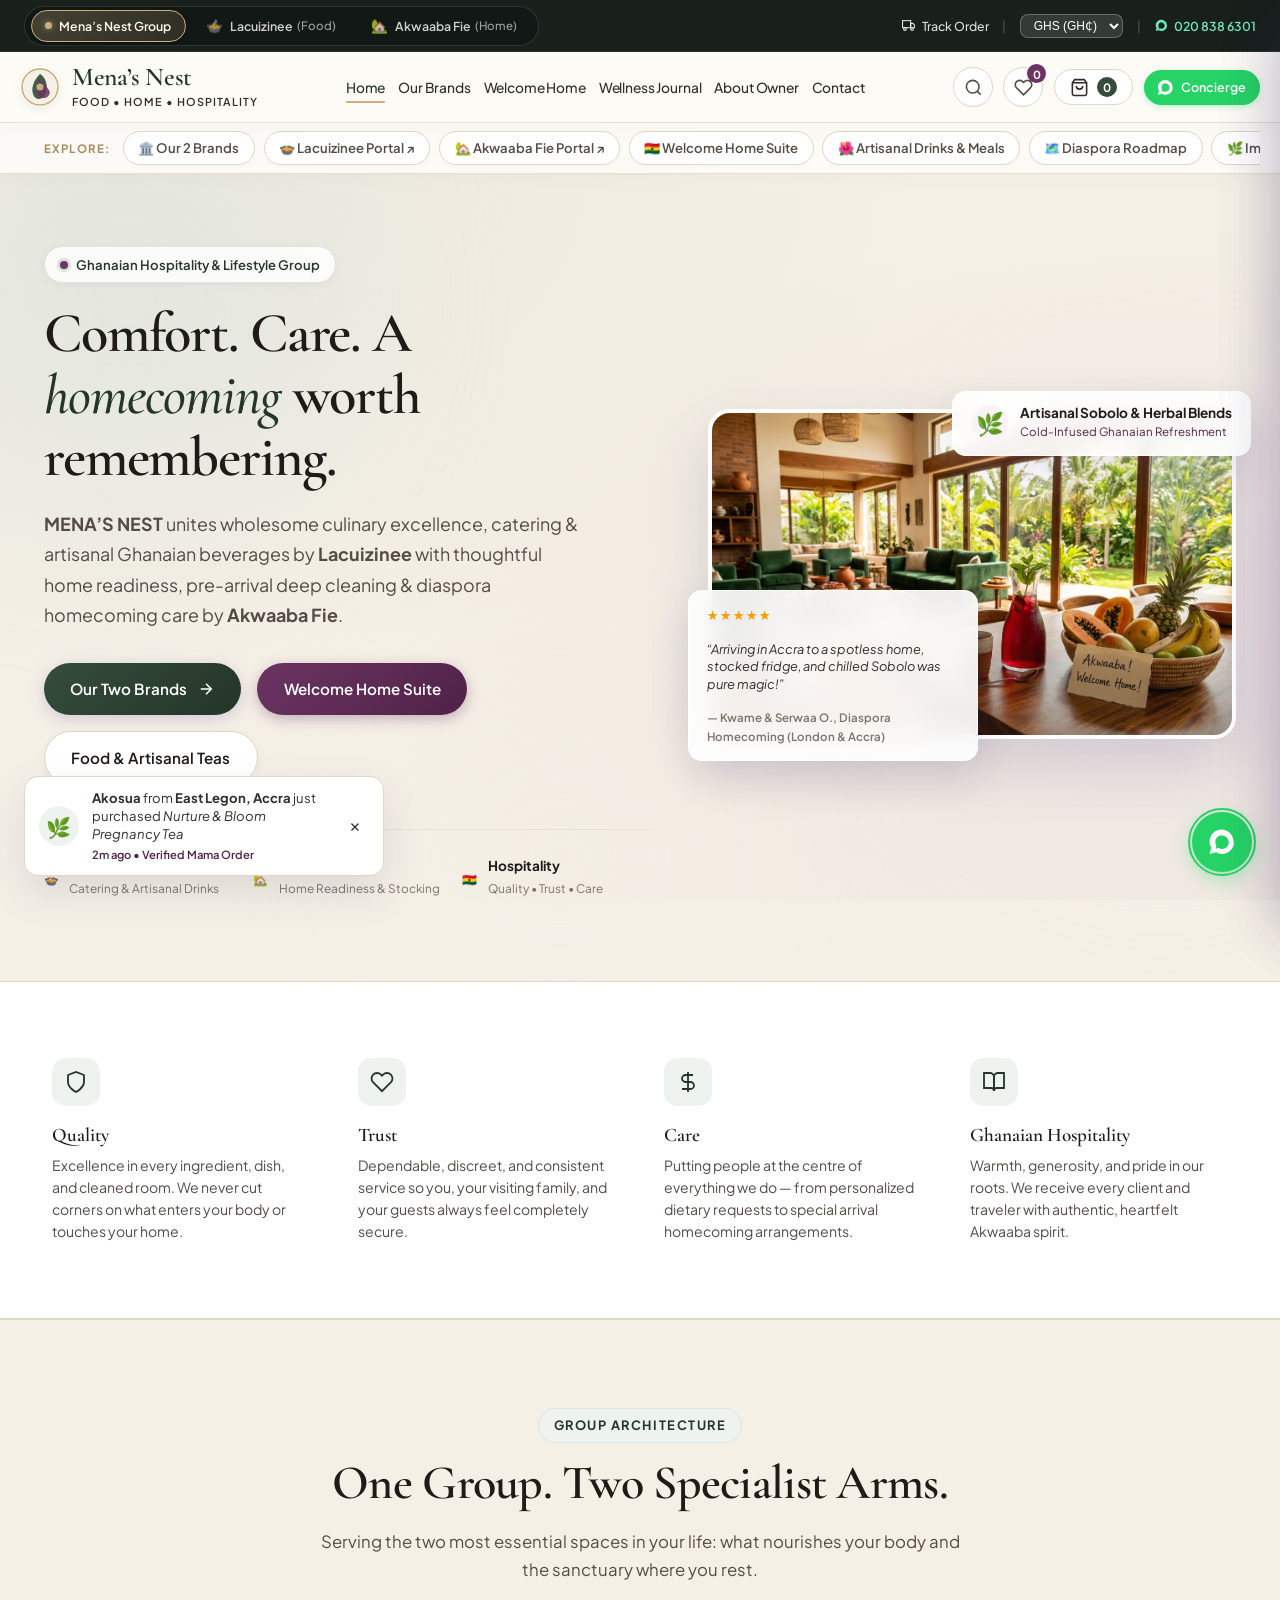
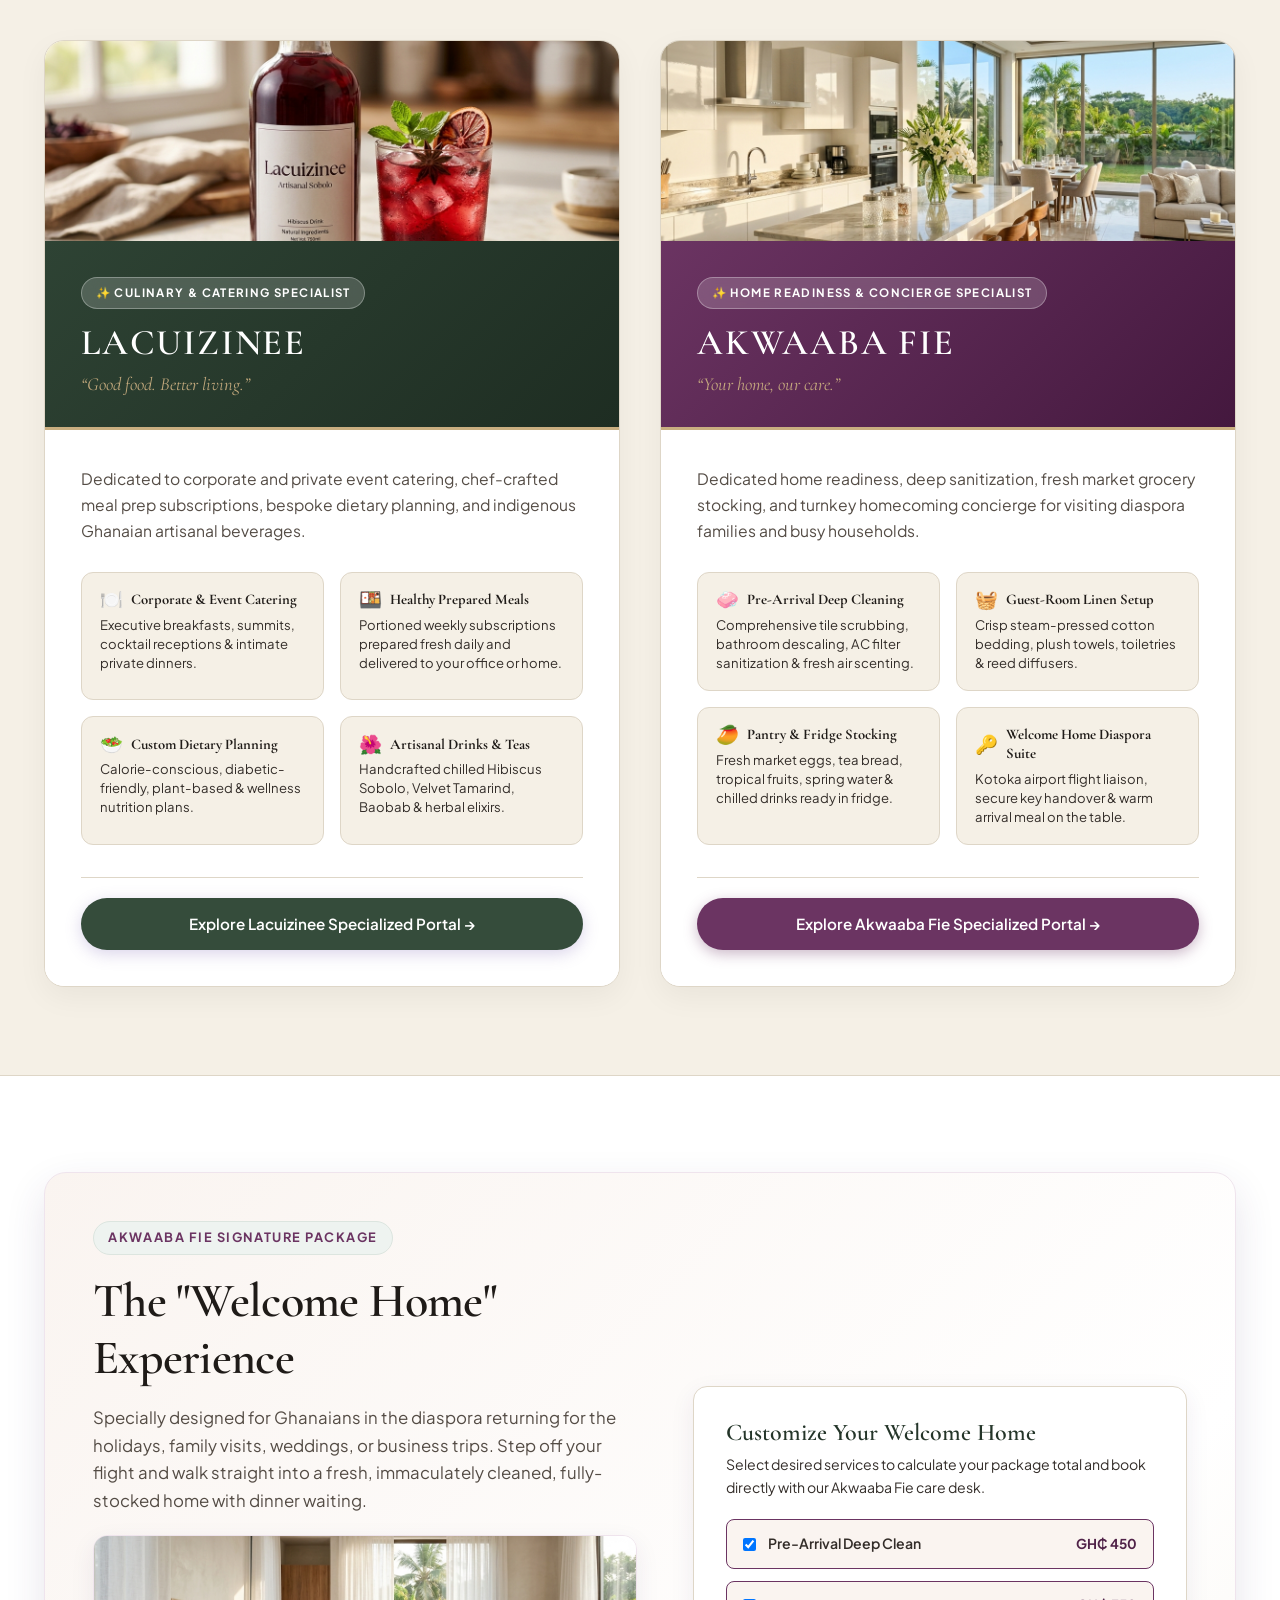
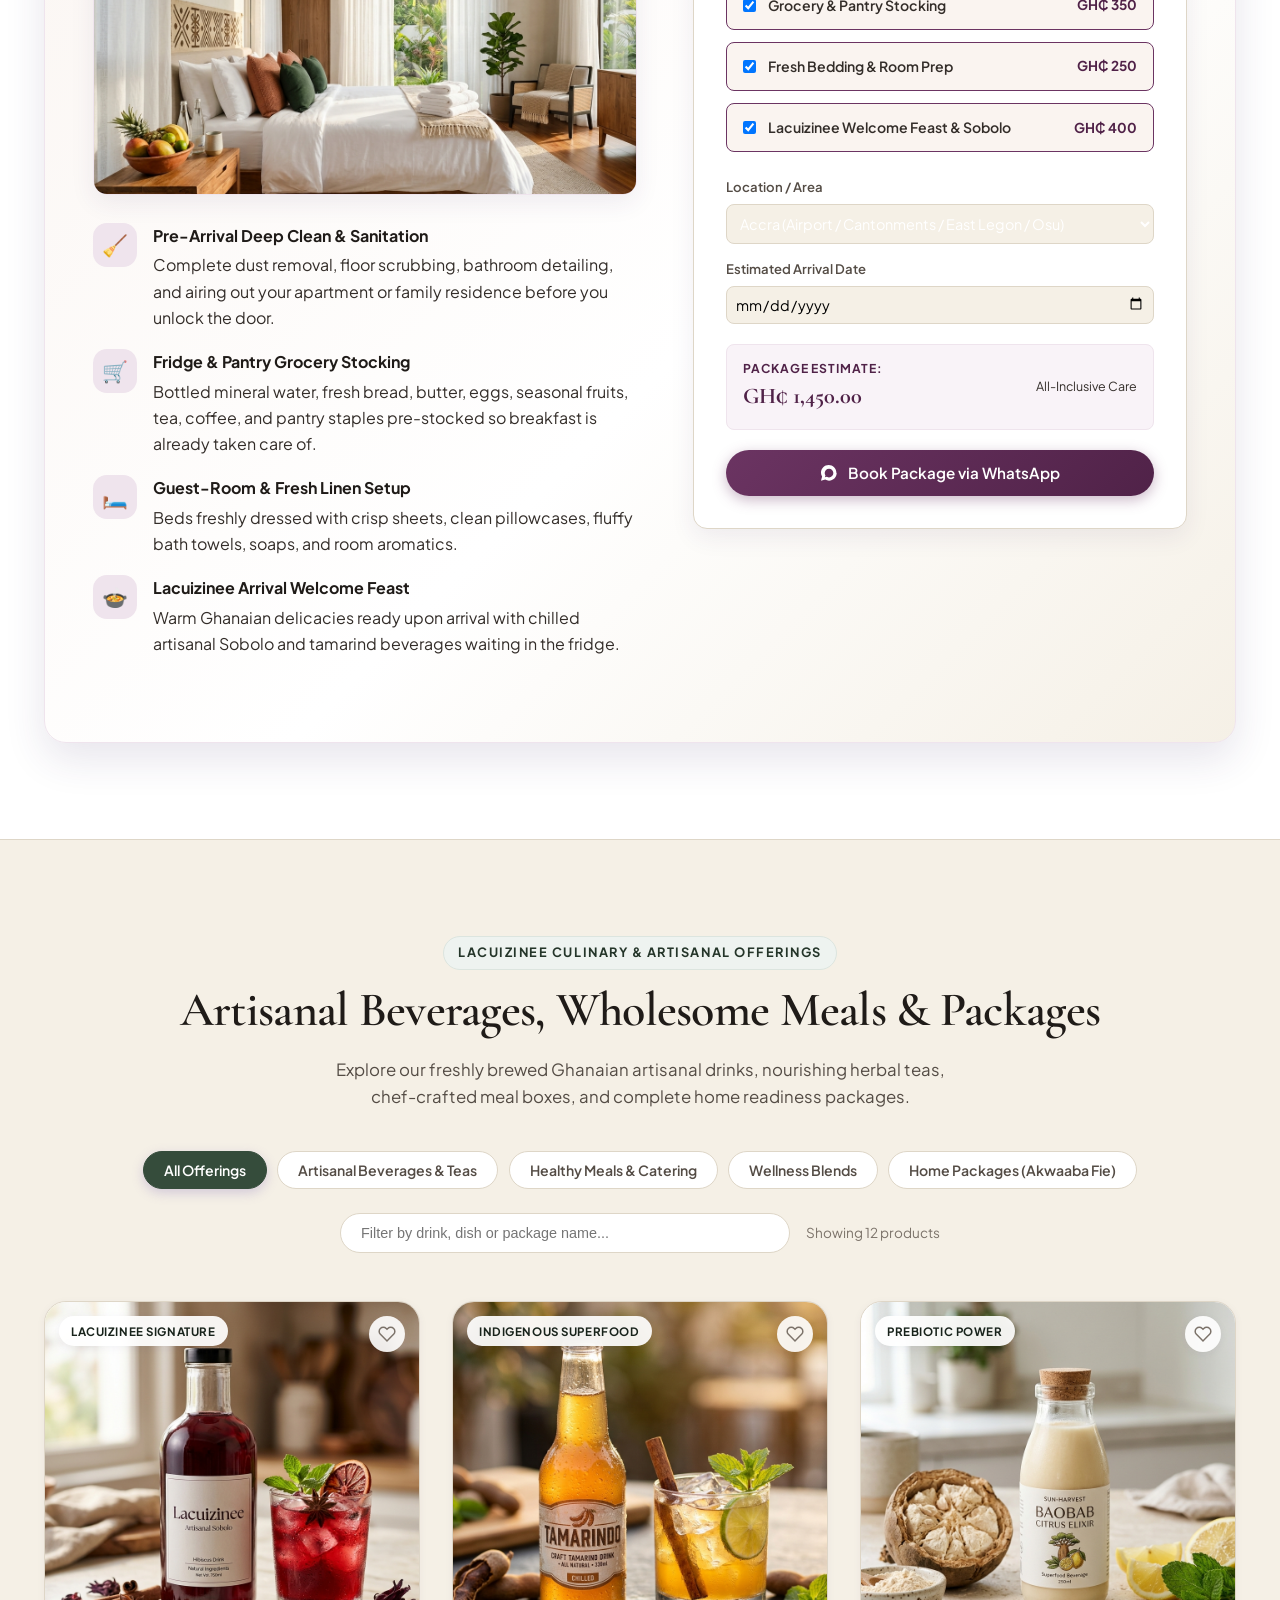
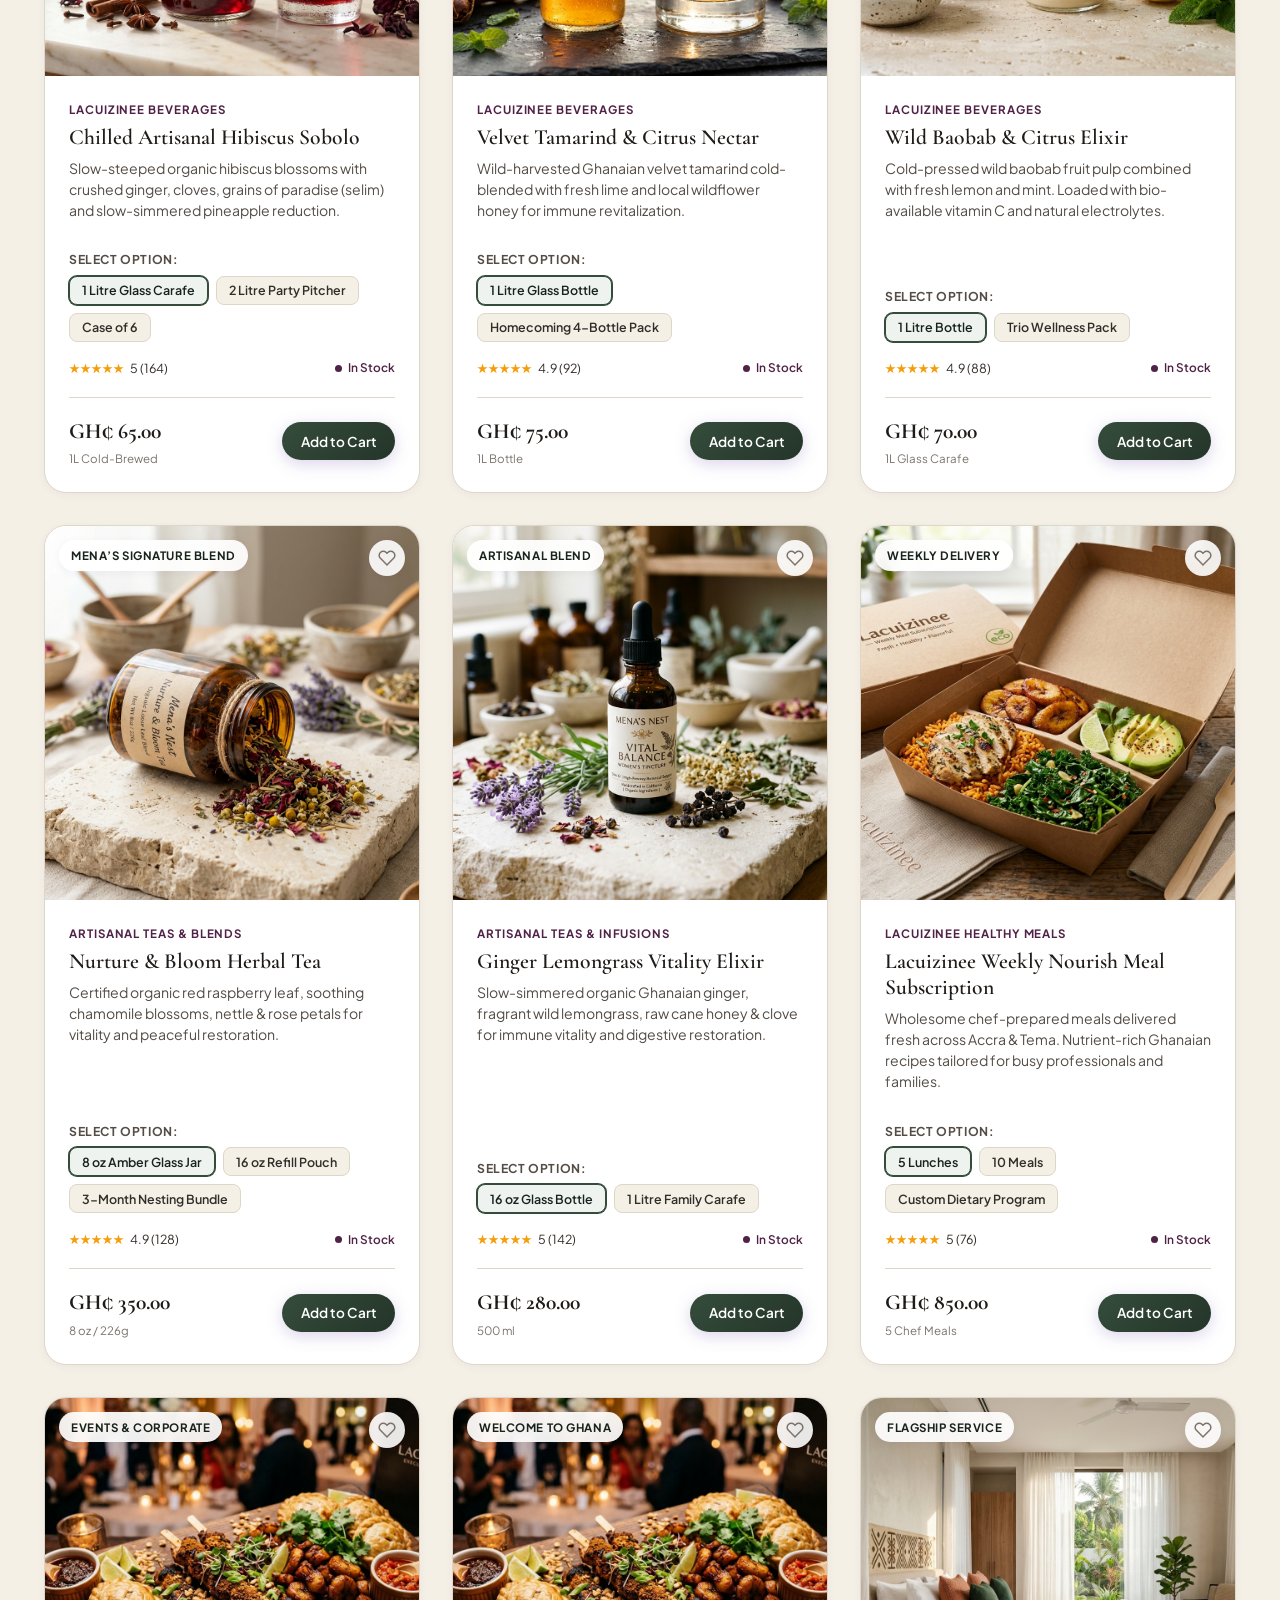
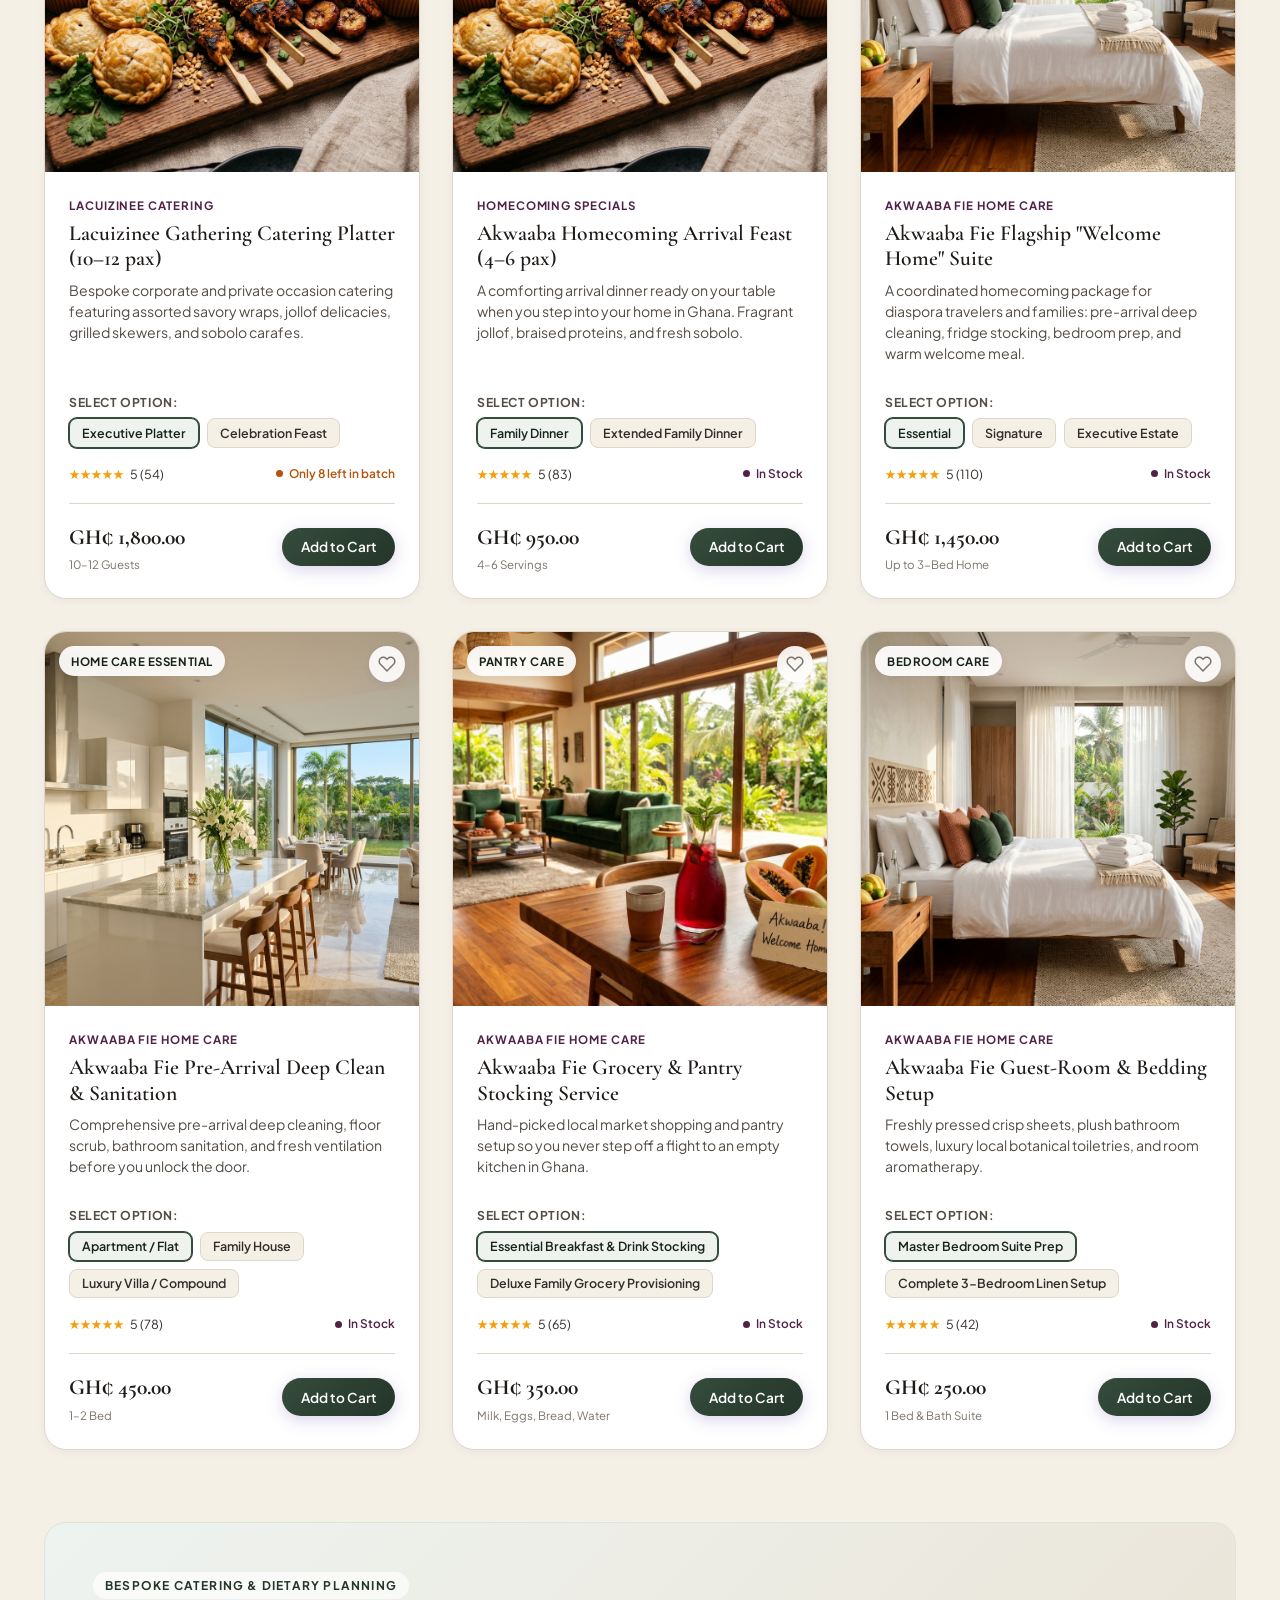
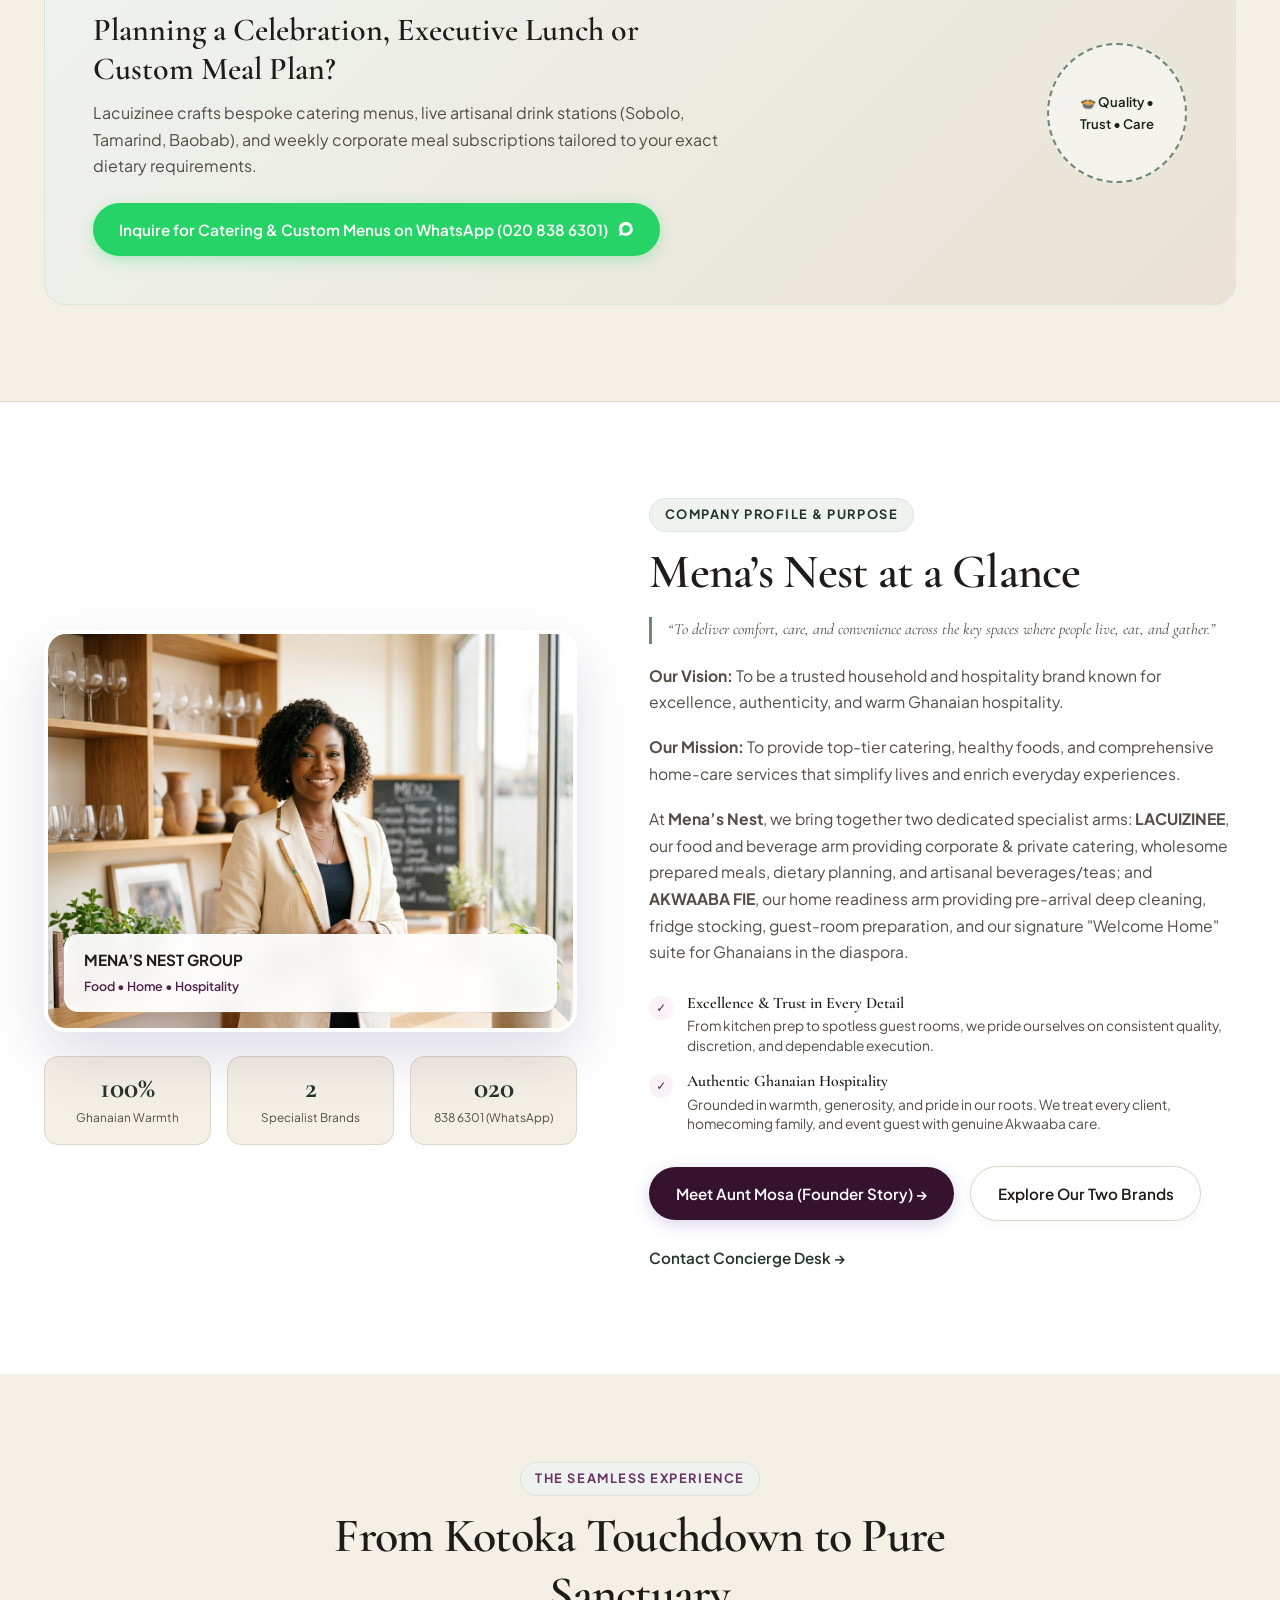
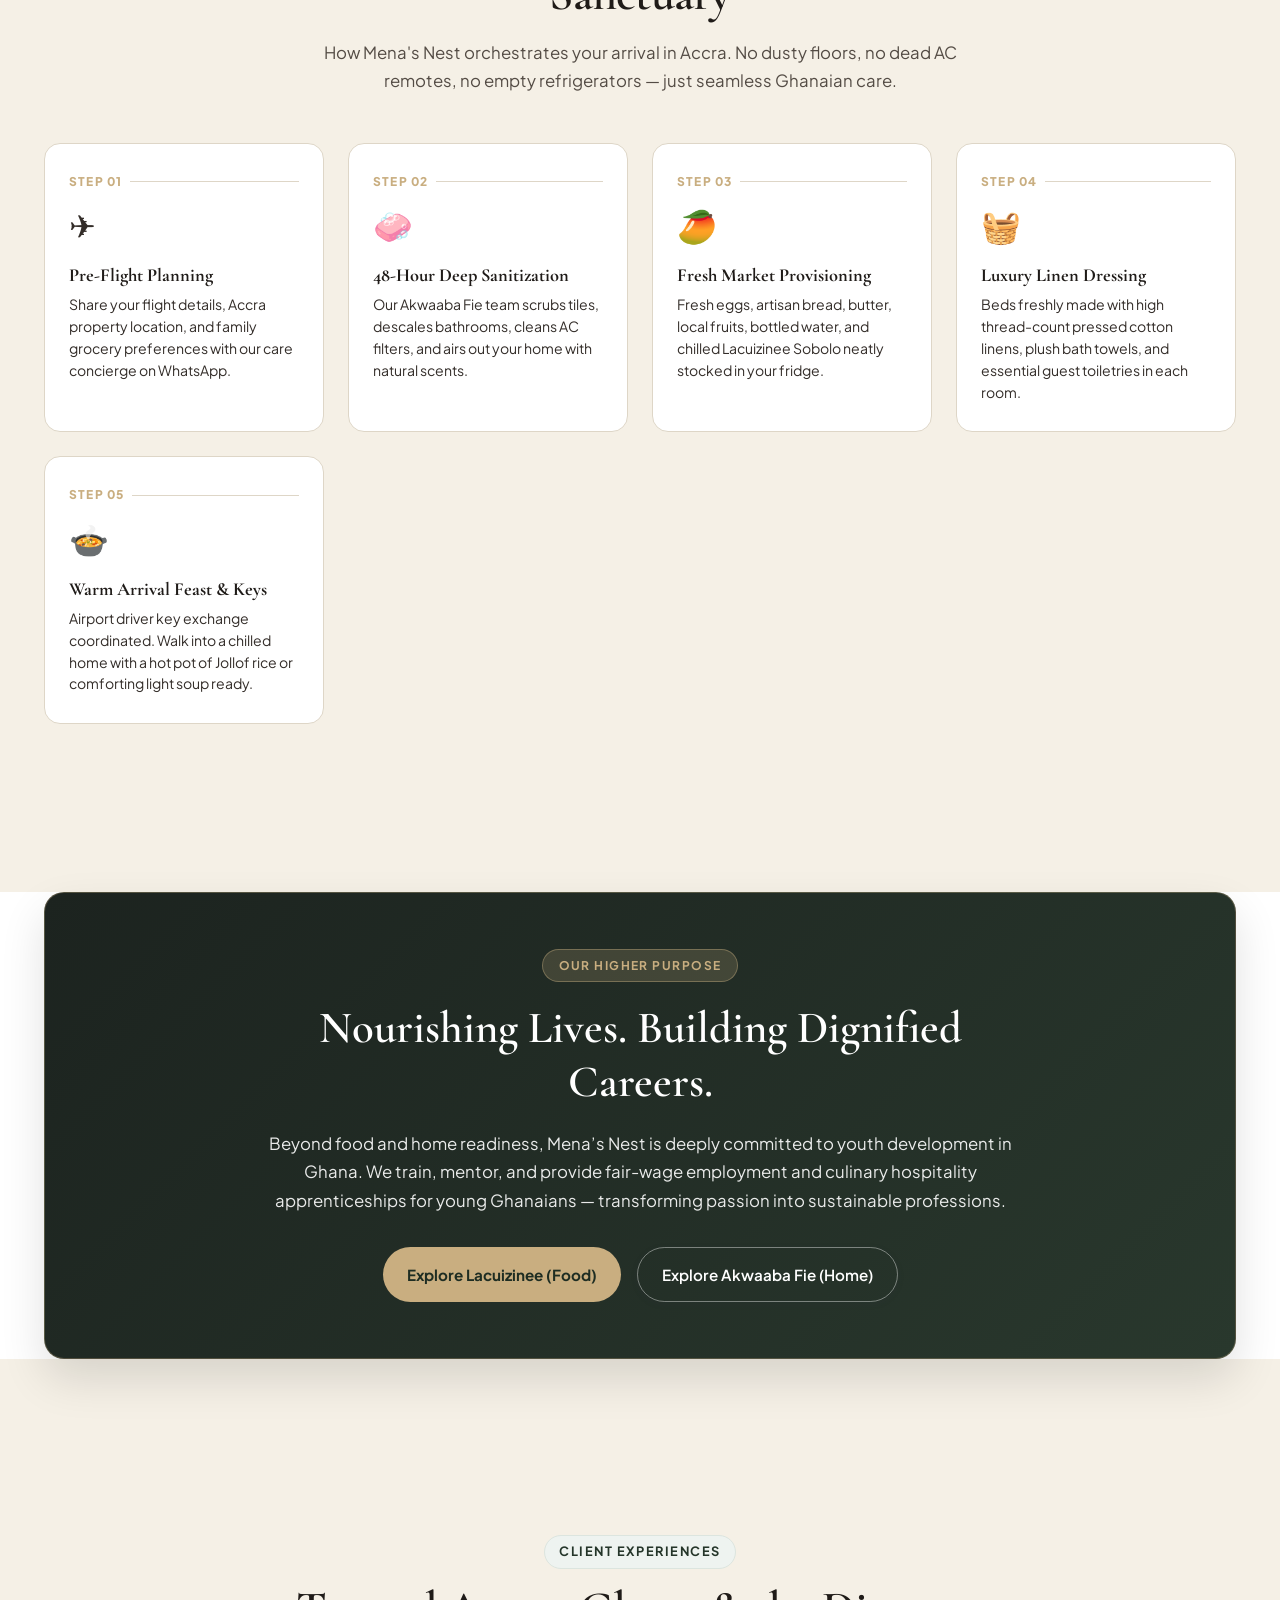
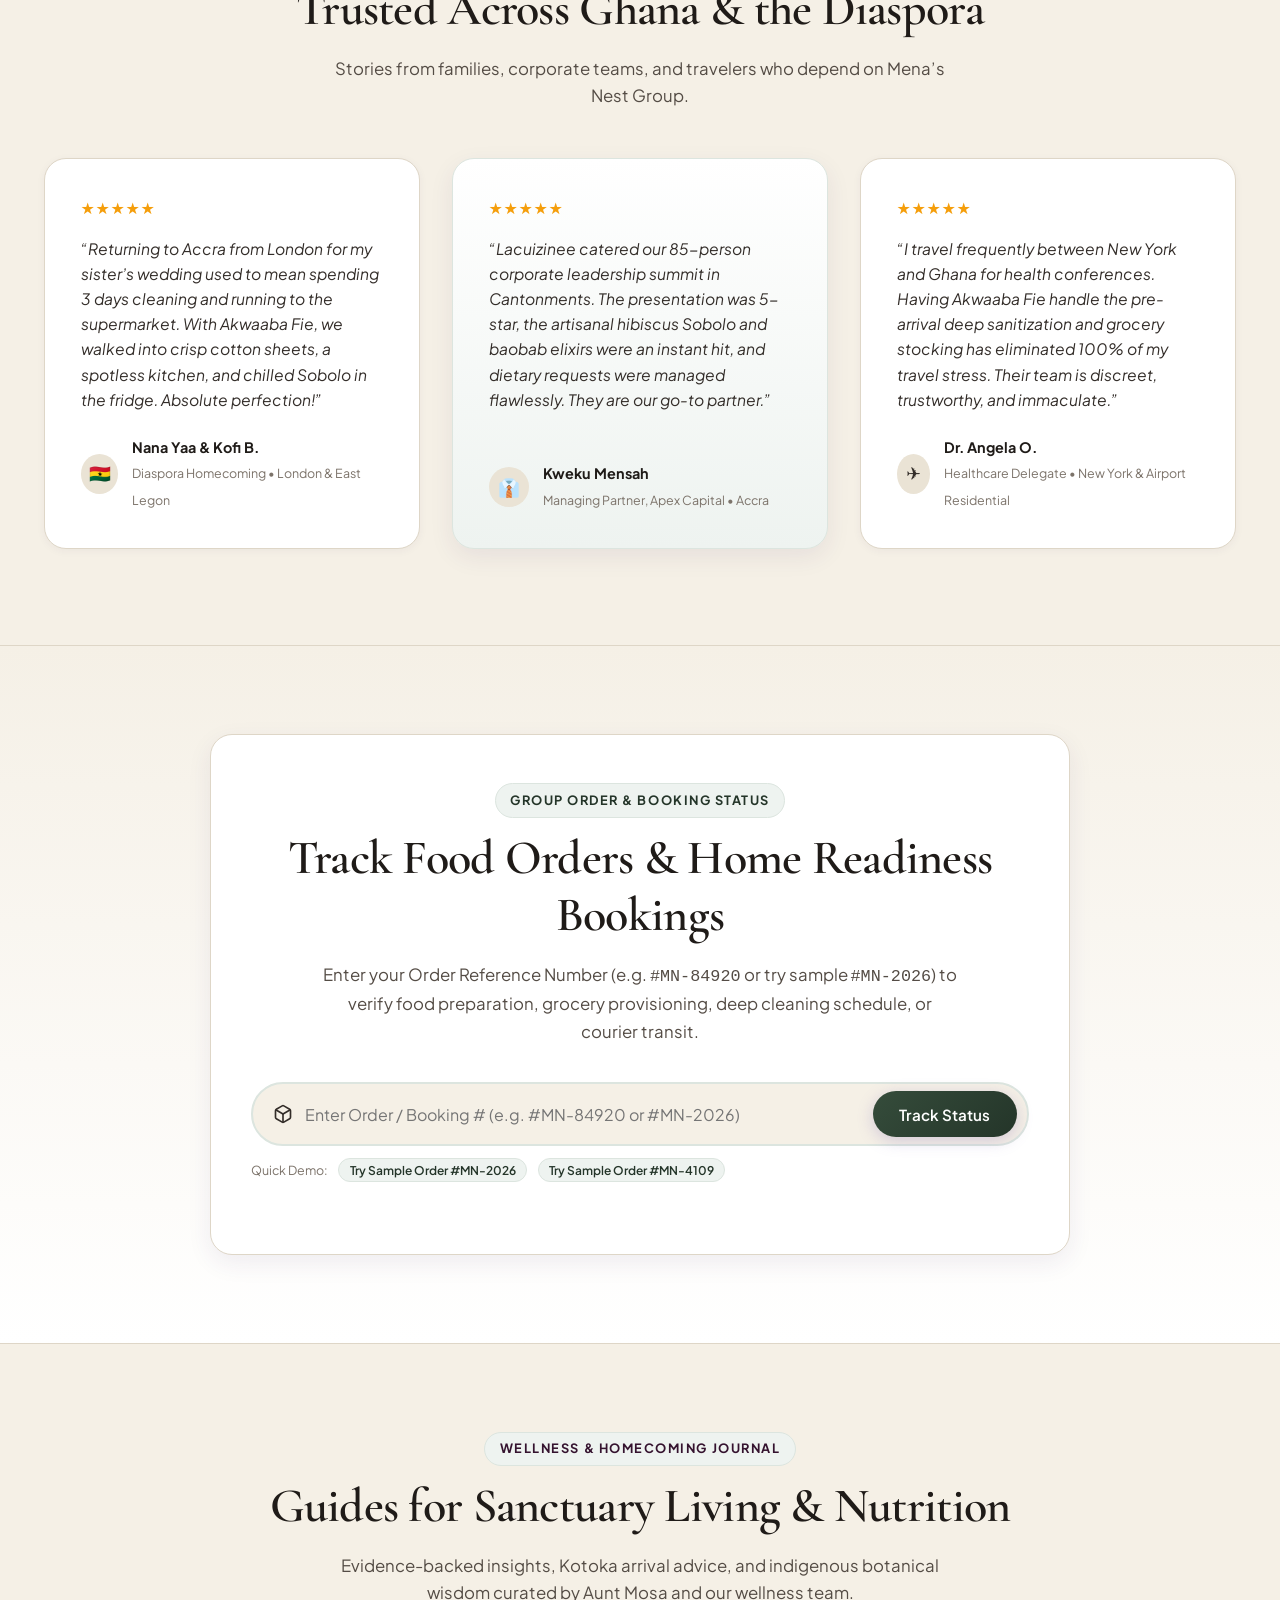
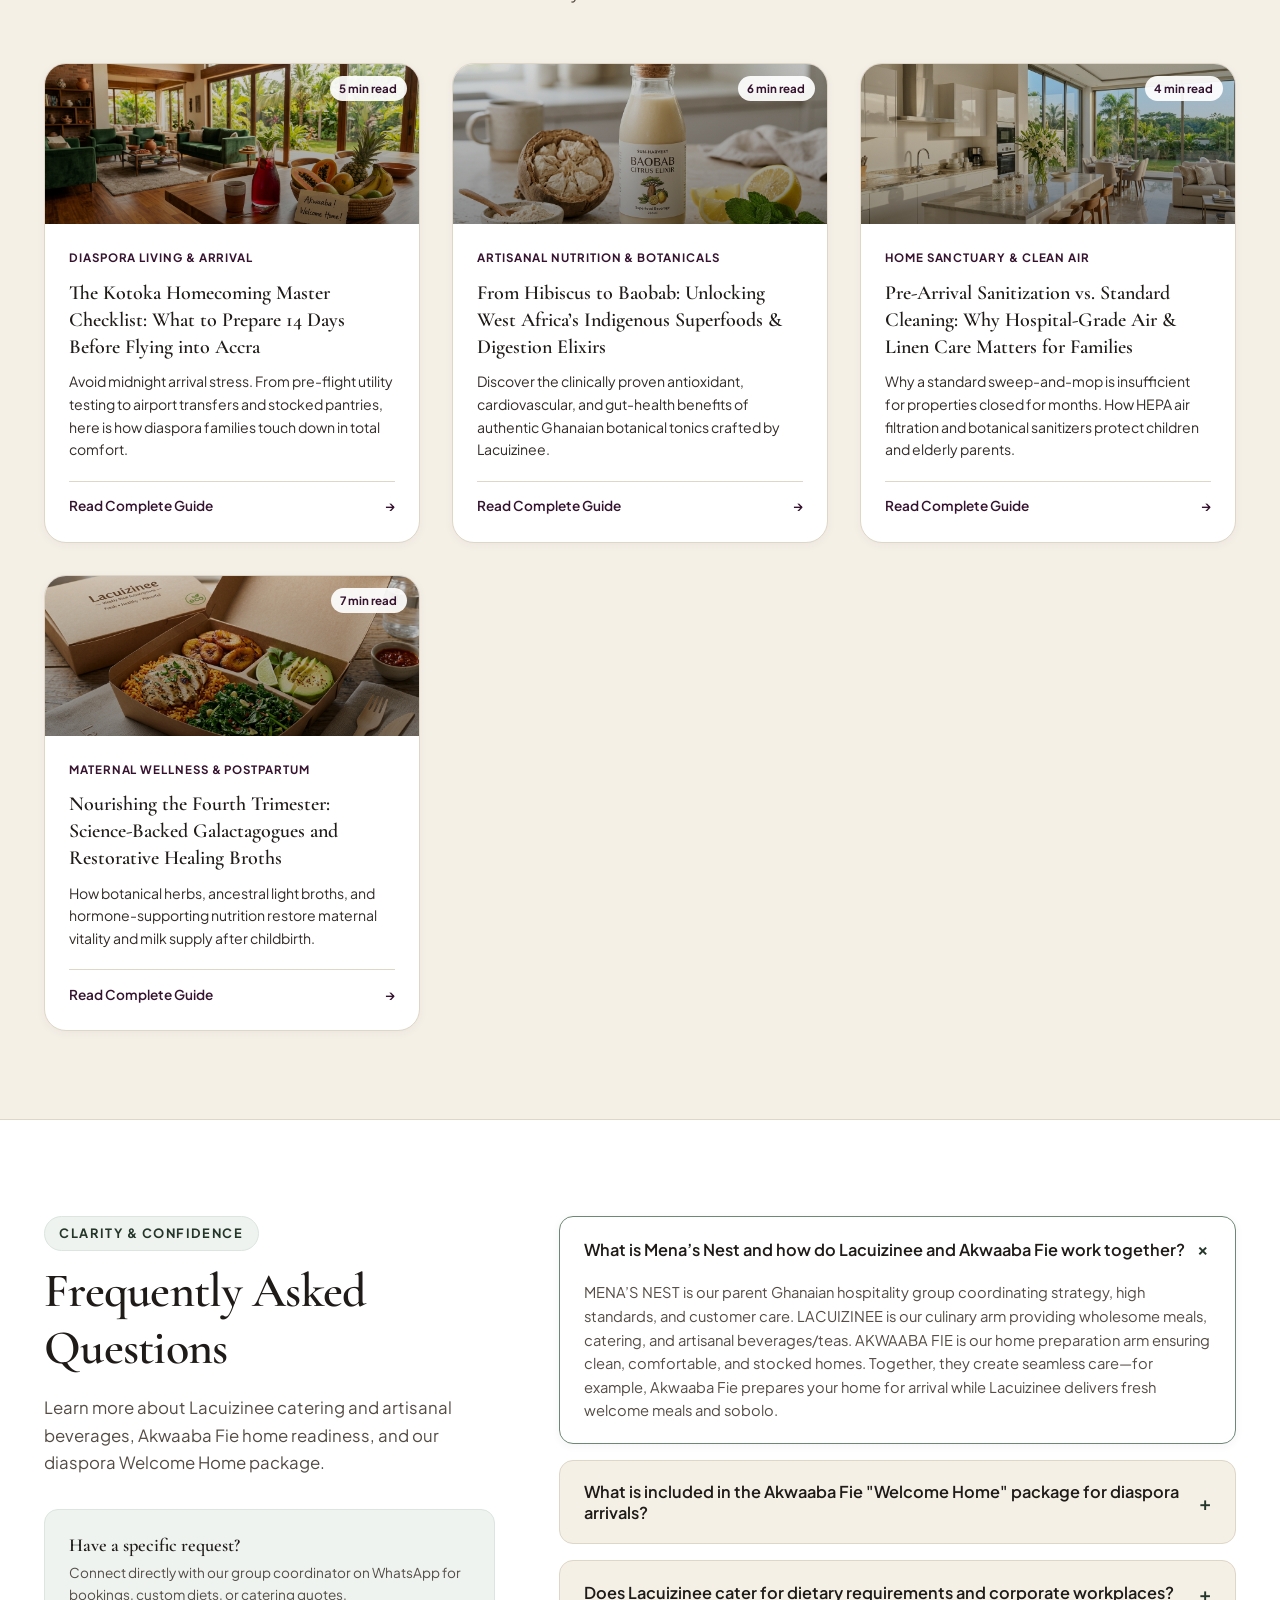
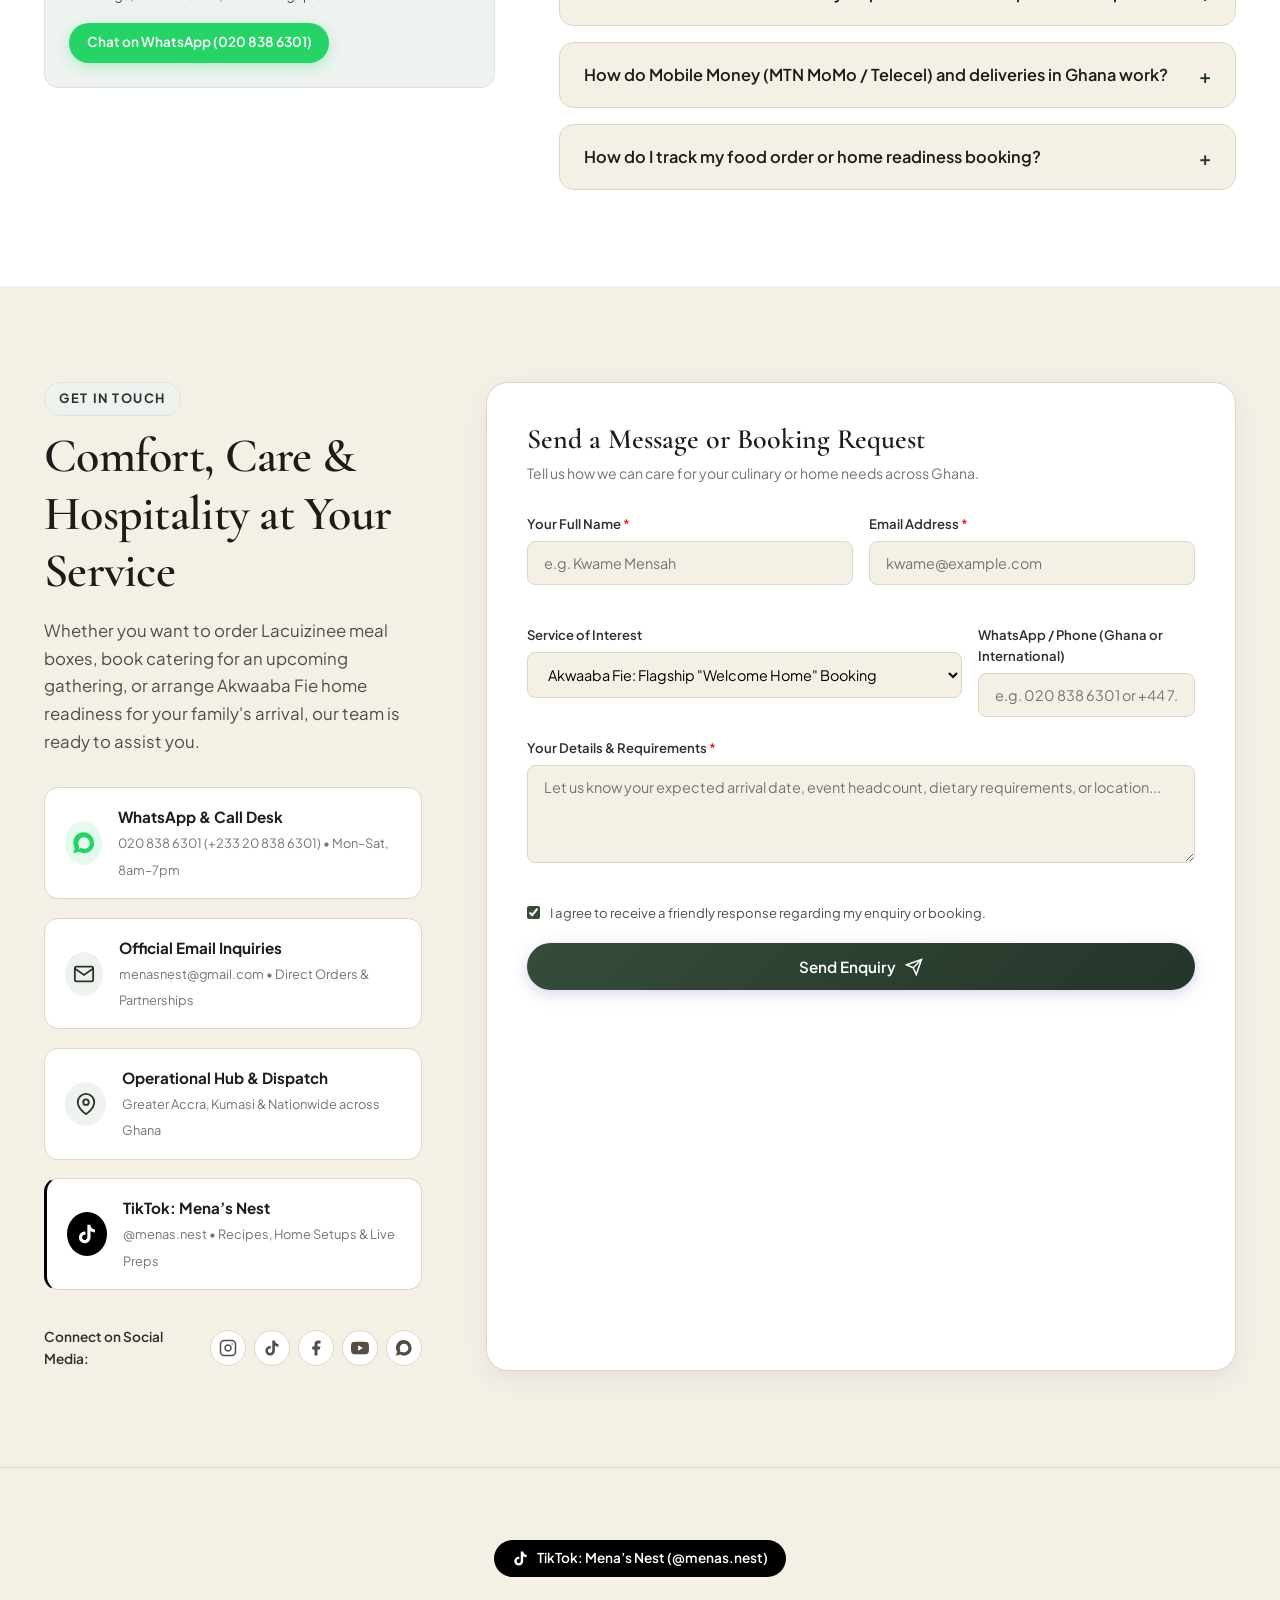
==== commit b2ca1cab: "feat: fix header cutoff, add about founder page, articles journal, newsletter management and promoti" ====
--- a/index.html
+++ b/index.html
@@ -106,8 +106,9 @@
         <ul class="nav-links">
           <li><a href="index.html#home" class="nav-link active">Home</a></li>
           <li><a href="#group-brands" class="nav-link">Our Brands</a></li>
-          <li><a href="#welcome-home" class="nav-link">Welcome Home Suite</a></li>
-          <li><a href="#about" class="nav-link">About Us</a></li>
+          <li><a href="#welcome-home" class="nav-link">Welcome Home</a></li>
+          <li><a href="#articles-journal" class="nav-link">Wellness Journal</a></li>
+          <li><a href="about.html" class="nav-link">About Owner</a></li>
           <li><a href="#contact" class="nav-link">Contact</a></li>
         </ul>
       </nav>
@@ -233,13 +234,13 @@
     <div class="mobile-nav-section-title">Quick Page Jump</div>
     <ul class="mobile-nav-list">
       <li><a href="#home" class="mobile-nav-item">🏠 Home Overview</a></li>
+      <li><a href="about.html" class="mobile-nav-item" style="color: var(--color-purple-deep); font-weight: 700;">🌿 About Aunt Mosa (Founder Story)</a></li>
       <li><a href="#group-brands" class="mobile-nav-item">🏛️ Our Two Specialized Arms</a></li>
       <li><a href="#welcome-home" class="mobile-nav-item">🇬🇭 Flagship "Welcome Home" Suite</a></li>
       <li><a href="#lacuizinee" class="mobile-nav-item">🌺 Artisanal Drinks & Meal Catalog</a></li>
+      <li><a href="#articles-journal" class="mobile-nav-item">📖 Wellness & Homecoming Journal</a></li>
       <li><a href="#roadmap" class="mobile-nav-item">🗺️ 5-Step Diaspora Journey</a></li>
-      <li><a href="#about" class="mobile-nav-item">🌿 Group Purpose & Apprenticeship</a></li>
-      <li><a href="#testimonials" class="mobile-nav-item">⭐ Client Reviews & Stories</a></li>
-      <li><a href="#order-tracker" class="mobile-nav-item">📦 Track Order or Home Booking</a></li>
+      <li><a href="admin.html" class="mobile-nav-item">⚙️ Operations & Management Hub</a></li>
       <li><a href="#faq" class="mobile-nav-item">❓ Frequently Asked Questions</a></li>
       <li><a href="#contact" class="mobile-nav-item">📞 Contact & Consult Desk</a></li>
     </ul>
@@ -843,9 +844,10 @@
             </div>
           </div>
 
-          <div class="about-actions">
+          <div class="about-actions" style="display: flex; gap: 1rem; flex-wrap: wrap;">
+            <a href="about.html" class="btn btn-primary" style="background: var(--color-purple-deep); border-color: var(--color-purple-deep);">Meet Aunt Mosa (Founder Story) →</a>
             <a href="#group-brands" class="btn btn-secondary">Explore Our Two Brands</a>
-            <a href="#contact" class="btn btn-text">Contact Mena's Nest Desk →</a>
+            <a href="#contact" class="btn btn-text">Contact Concierge Desk →</a>
           </div>
         </div>
       </div>
@@ -1080,6 +1082,23 @@
               <!-- Injected dynamically -->
             </div>
           </div>
+        </div>
+      </div>
+    </section>
+
+    <!-- WELLNESS JOURNAL & HOMECOMING GUIDES (BLOG / ARTICLES / VLOBS) -->
+    <section class="journal-section" id="articles-journal" style="padding: 5.5rem 1rem; background: var(--color-warm-ivory); border-top: 1px solid var(--color-cream-border);">
+      <div class="container">
+        <div class="section-header text-center" style="max-width: 760px; margin: 0 auto 3.5rem;">
+          <span class="section-eyebrow" style="color: var(--color-purple-deep);">Wellness & Homecoming Journal</span>
+          <h2 class="section-title">Guides for Sanctuary Living & Nutrition</h2>
+          <p class="section-desc">
+            Evidence-backed insights, Kotoka arrival advice, and indigenous botanical wisdom curated by Aunt Mosa and our wellness team.
+          </p>
+        </div>
+
+        <div class="articles-grid" id="articles-grid">
+          <!-- Dynamically populated from ARTICLES via app.js -->
         </div>
       </div>
     </section>
@@ -1458,7 +1477,9 @@
           <li><a href="#akwaaba-fie">Pre-Arrival Deep Cleaning</a></li>
           <li><a href="#akwaaba-fie">Pantry & Grocery Stocking</a></li>
           <li><a href="#akwaaba-fie">Guest-Room Bedding Setup</a></li>
-          <li><a href="#about">About Mena's Nest Group</a></li>
+          <li><a href="about.html">About Aunt Mosa (Founder Story)</a></li>
+          <li><a href="#articles-journal">Wellness Journal & Homecoming Guides</a></li>
+          <li><a href="admin.html">Operations & Management Portal</a></li>
         </ul>
       </div>
 
--- a/styles.css
+++ b/styles.css
@@ -481,13 +481,14 @@
 }
 
 .nav-container {
-  max-width: var(--max-width);
+  max-width: 1360px;
+  width: 100%;
   margin: 0 auto;
-  padding: 0.85rem 1.5rem;
+  padding: 0.8rem clamp(1rem, 2vw, 1.75rem);
   display: flex;
   align-items: center;
   justify-content: space-between;
-  gap: 1.5rem;
+  gap: clamp(0.75rem, 1.5vw, 1.5rem);
 }
 
 .brand-logo {
@@ -535,12 +536,13 @@
   align-items: center;
   justify-content: center;
   flex: 1;
+  min-width: 0;
 }
 
 .nav-links {
   display: flex;
   align-items: center;
-  gap: 2rem;
+  gap: clamp(0.75rem, 1.4vw, 1.75rem);
   margin: 0;
   padding: 0;
   list-style: none;
@@ -687,6 +689,7 @@
   transition: all var(--transition-fast);
   box-shadow: 0 2px 6px rgba(37, 211, 102, 0.25);
   white-space: nowrap !important;
+  flex-shrink: 0;
 }
 
 .whatsapp-nav-btn:hover {
@@ -4673,10 +4676,16 @@
   }
 }
 
-/* Medium Laptops & Desktops (993px - 1200px) */
-@media (max-width: 1200px) and (min-width: 993px) {
+/* Medium Laptops & Desktops (1041px - 1300px) */
+/* Header Responsive Adaptive Sizing (Laptops 1121px - 1360px) */
+@media (max-width: 1360px) and (min-width: 1121px) {
+  .nav-container {
+    padding: 0.7rem 1.25rem;
+    gap: 0.85rem;
+  }
+
   .nav-links {
-    gap: 1.25rem;
+    gap: clamp(0.55rem, 1vw, 1.15rem);
   }
 
   .nav-link {
@@ -4684,17 +4693,59 @@
   }
 
   .cart-btn-label {
-    display: none;
+    display: none !important;
   }
 
   .whatsapp-nav-btn {
-    padding: 0.45rem 0.8rem;
+    padding: 0.45rem 0.85rem;
     font-size: 0.78rem;
   }
 }
 
-/* Tablets & Mobile Landscape (<= 992px) */
-@media (max-width: 992px) {
+@media (max-width: 1240px) and (min-width: 1121px) {
+  .nav-container {
+    padding: 0.65rem 1rem;
+    gap: 0.65rem;
+  }
+
+  .brand-name {
+    font-size: 1.35rem;
+  }
+
+  .brand-tagline {
+    display: none !important;
+  }
+
+  .nav-links {
+    gap: 0.55rem;
+  }
+
+  .nav-link {
+    font-size: 0.82rem;
+  }
+
+  /* Transform Concierge to sleek circular action button to prevent header cutoff */
+  .whatsapp-btn-text {
+    display: none !important;
+  }
+
+  .whatsapp-nav-btn {
+    width: 40px !important;
+    height: 40px !important;
+    padding: 0 !important;
+    border-radius: 50% !important;
+    justify-content: center !important;
+    flex-shrink: 0 !important;
+  }
+
+  .whatsapp-nav-btn svg {
+    width: 20px;
+    height: 20px;
+  }
+}
+
+/* Tablets & Mobile Landscape (<= 1120px) */
+@media (max-width: 1120px) {
 
   .main-nav,
   .whatsapp-nav-btn {
@@ -6188,4 +6239,66 @@
 .mobile-nav-item:hover {
   background: var(--color-cream-warm);
   color: var(--color-forest-green-dark);
-}+}
+
+/* ---------- Layout, Visibility & Contrast Polish ---------- */
+
+/* Calculator radio label interaction and active state */
+.calc-radio-label {
+  transition: all var(--transition-fast);
+  user-select: none;
+}
+
+.calc-radio-label:hover {
+  border-color: var(--color-purple) !important;
+  background: var(--color-purple-subtle) !important;
+}
+
+.calc-radio-label:has(input:checked) {
+  border-color: var(--color-purple) !important;
+  background: var(--color-purple-subtle) !important;
+  box-shadow: 0 4px 12px rgba(107, 52, 98, 0.12);
+}
+
+/* Ensure calculator total display is sharp and high-contrast */
+#welcome-home-total-display {
+  color: var(--color-purple-dark) !important;
+  font-weight: 700;
+  letter-spacing: -0.01em;
+}
+
+#welcome-home-total-disp {
+  color: var(--color-purple-dark) !important;
+  font-weight: 700;
+}
+
+/* Cross-Brand Sister Banners (High Contrast on Both Light & Dark) */
+.sister-brand-banner .sister-title {
+  color: #FFFFFF !important;
+}
+
+.sister-brand-banner .sister-desc {
+  color: rgba(255, 255, 255, 0.92) !important;
+}
+
+.sister-brand-banner .sister-badge {
+  display: inline-block;
+  color: #F7E7CE !important;
+}
+
+/* Smooth anchor scrolling offset accounting for sticky navigation */
+html {
+  scroll-behavior: smooth;
+  scroll-padding-top: 130px;
+}
+
+/* WhatsApp Floating & Inline Action Badges */
+.btn-whatsapp {
+  background: #25D366;
+  color: #FFFFFF !important;
+}
+
+.btn-whatsapp:hover {
+  background: #20BA5C;
+  color: #FFFFFF !important;
+}
